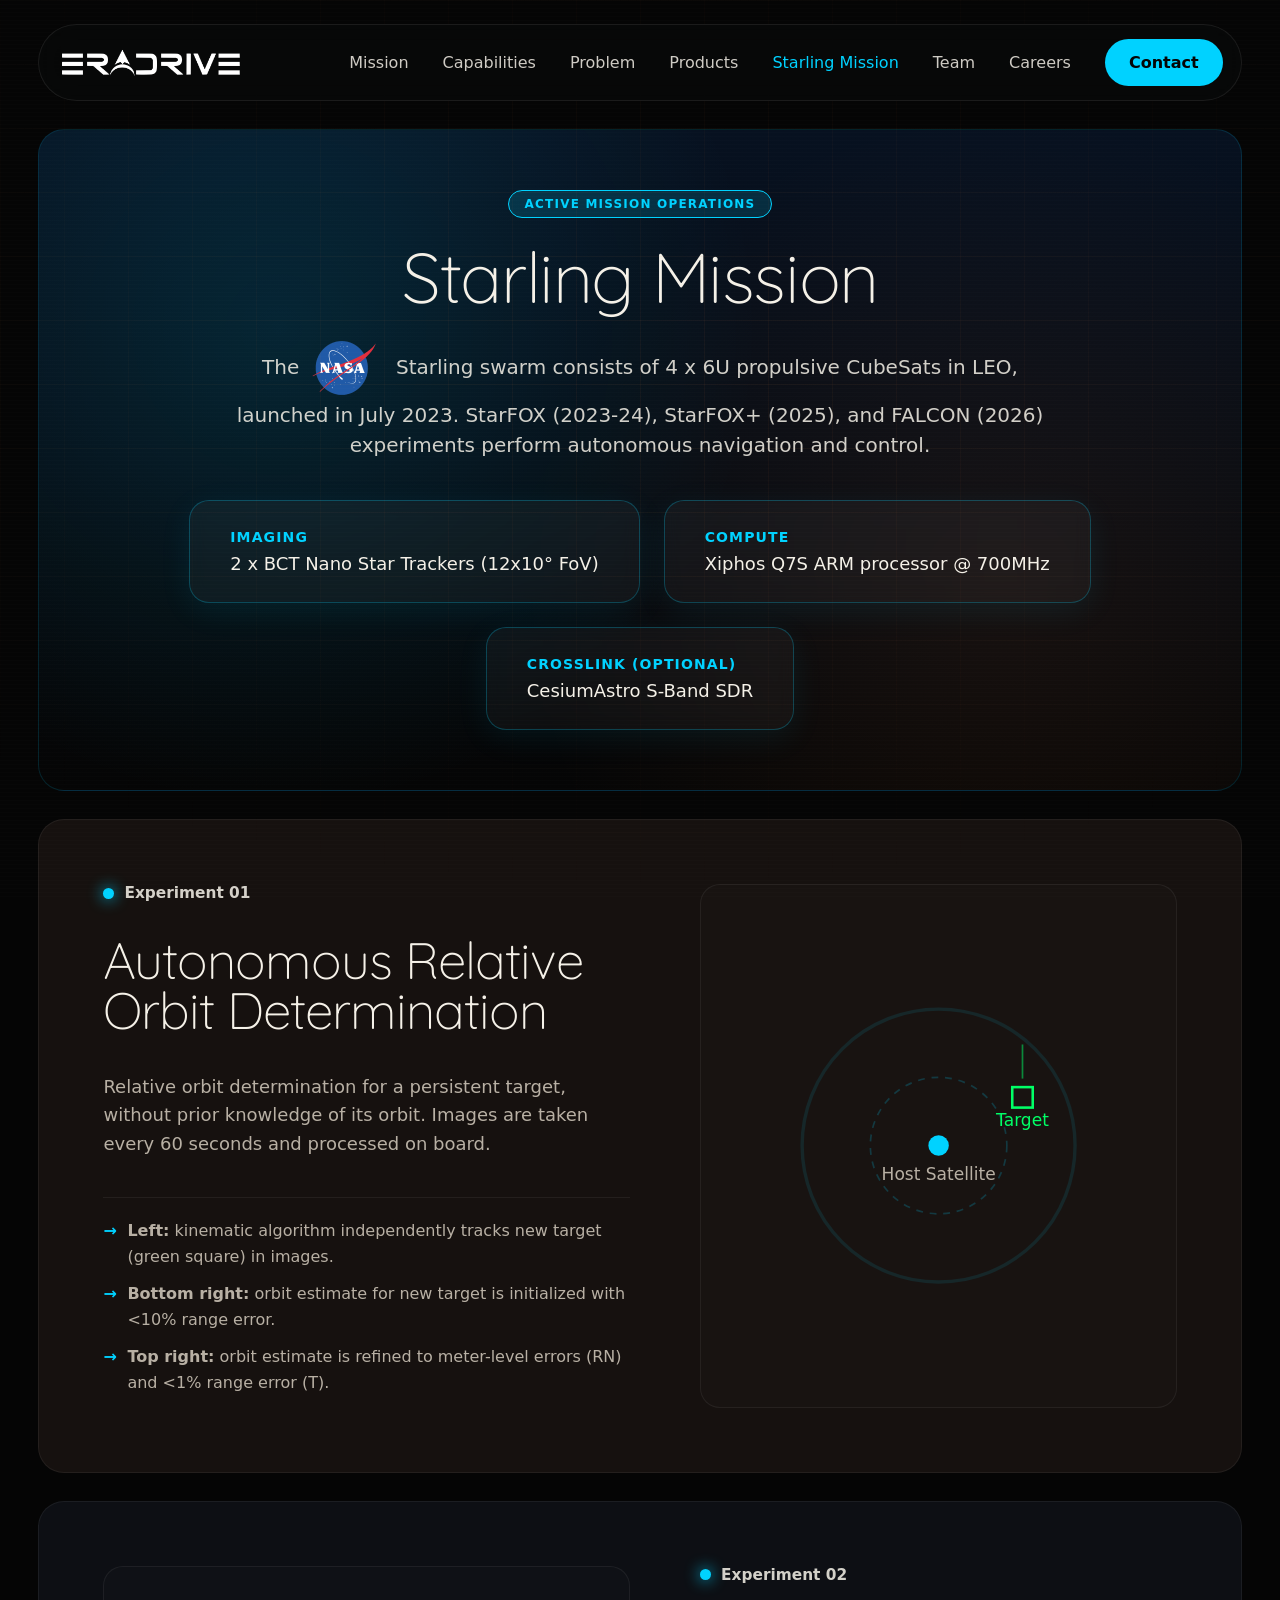
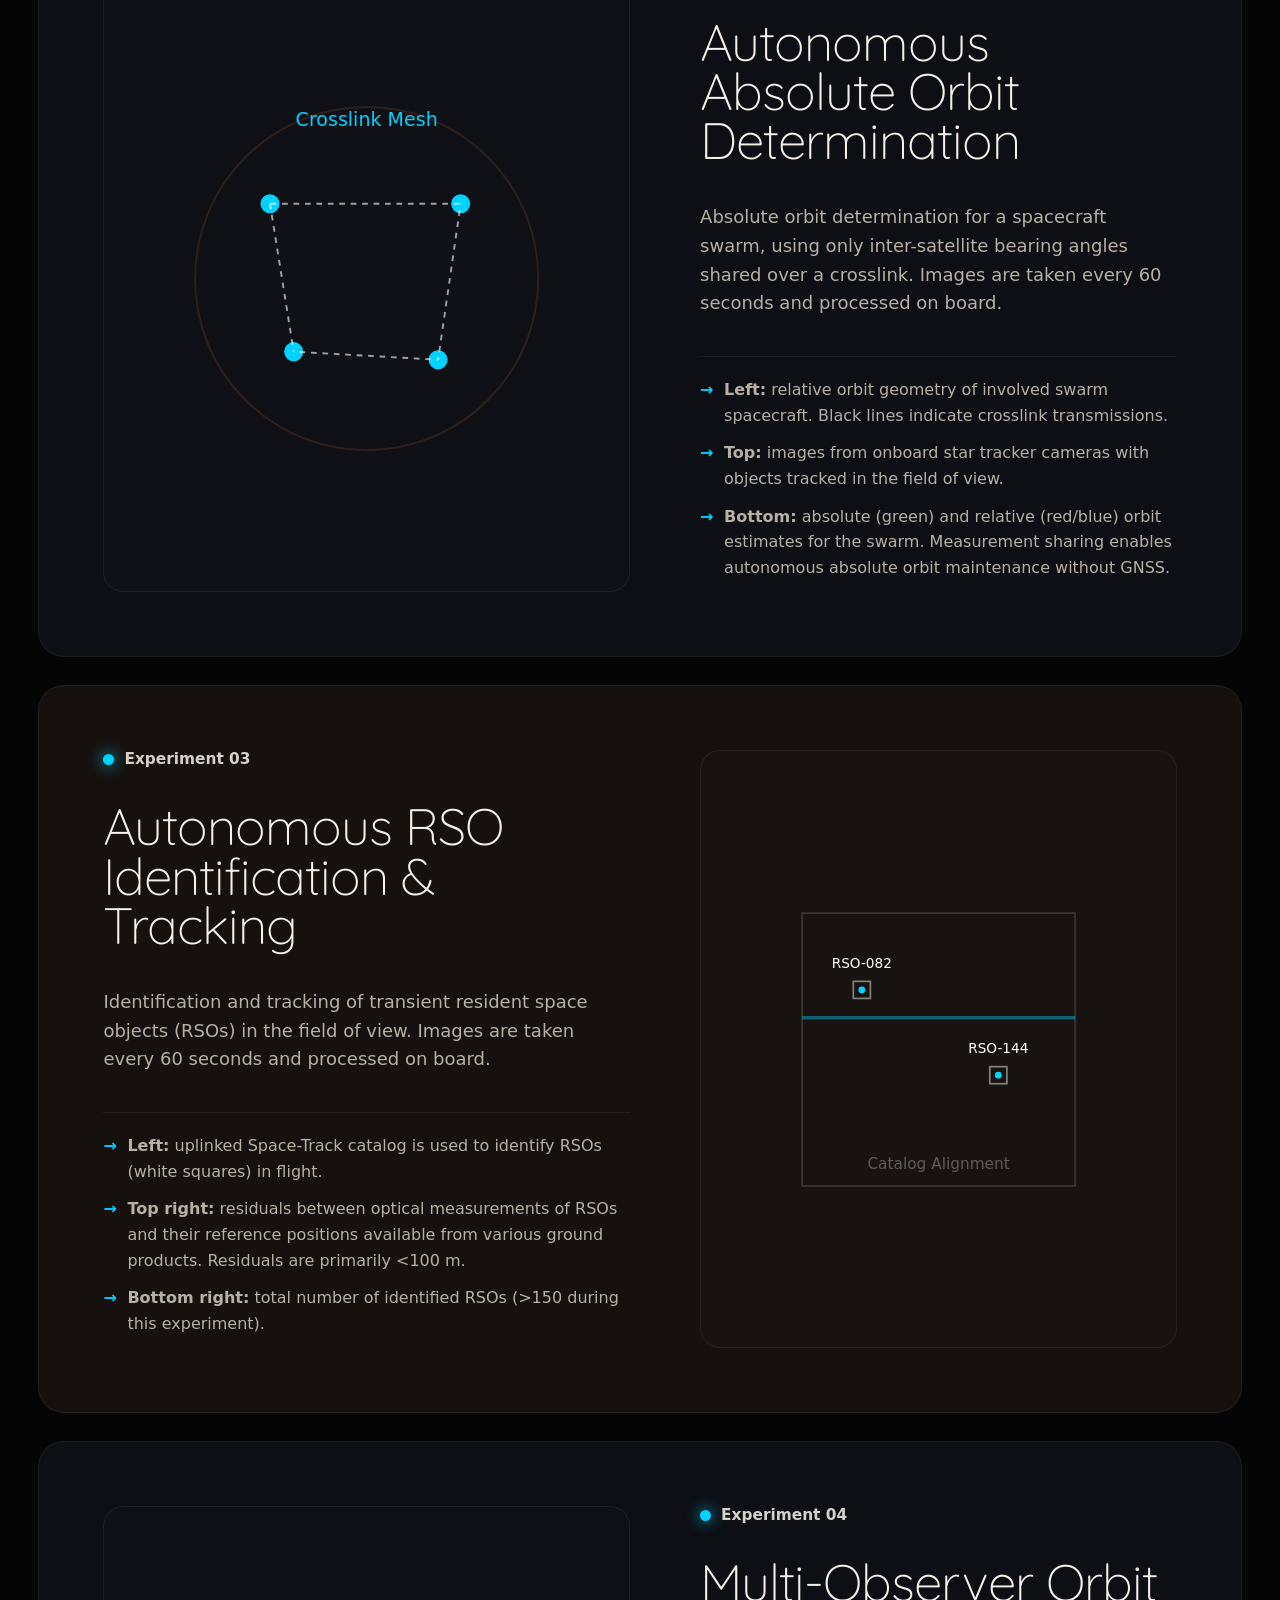
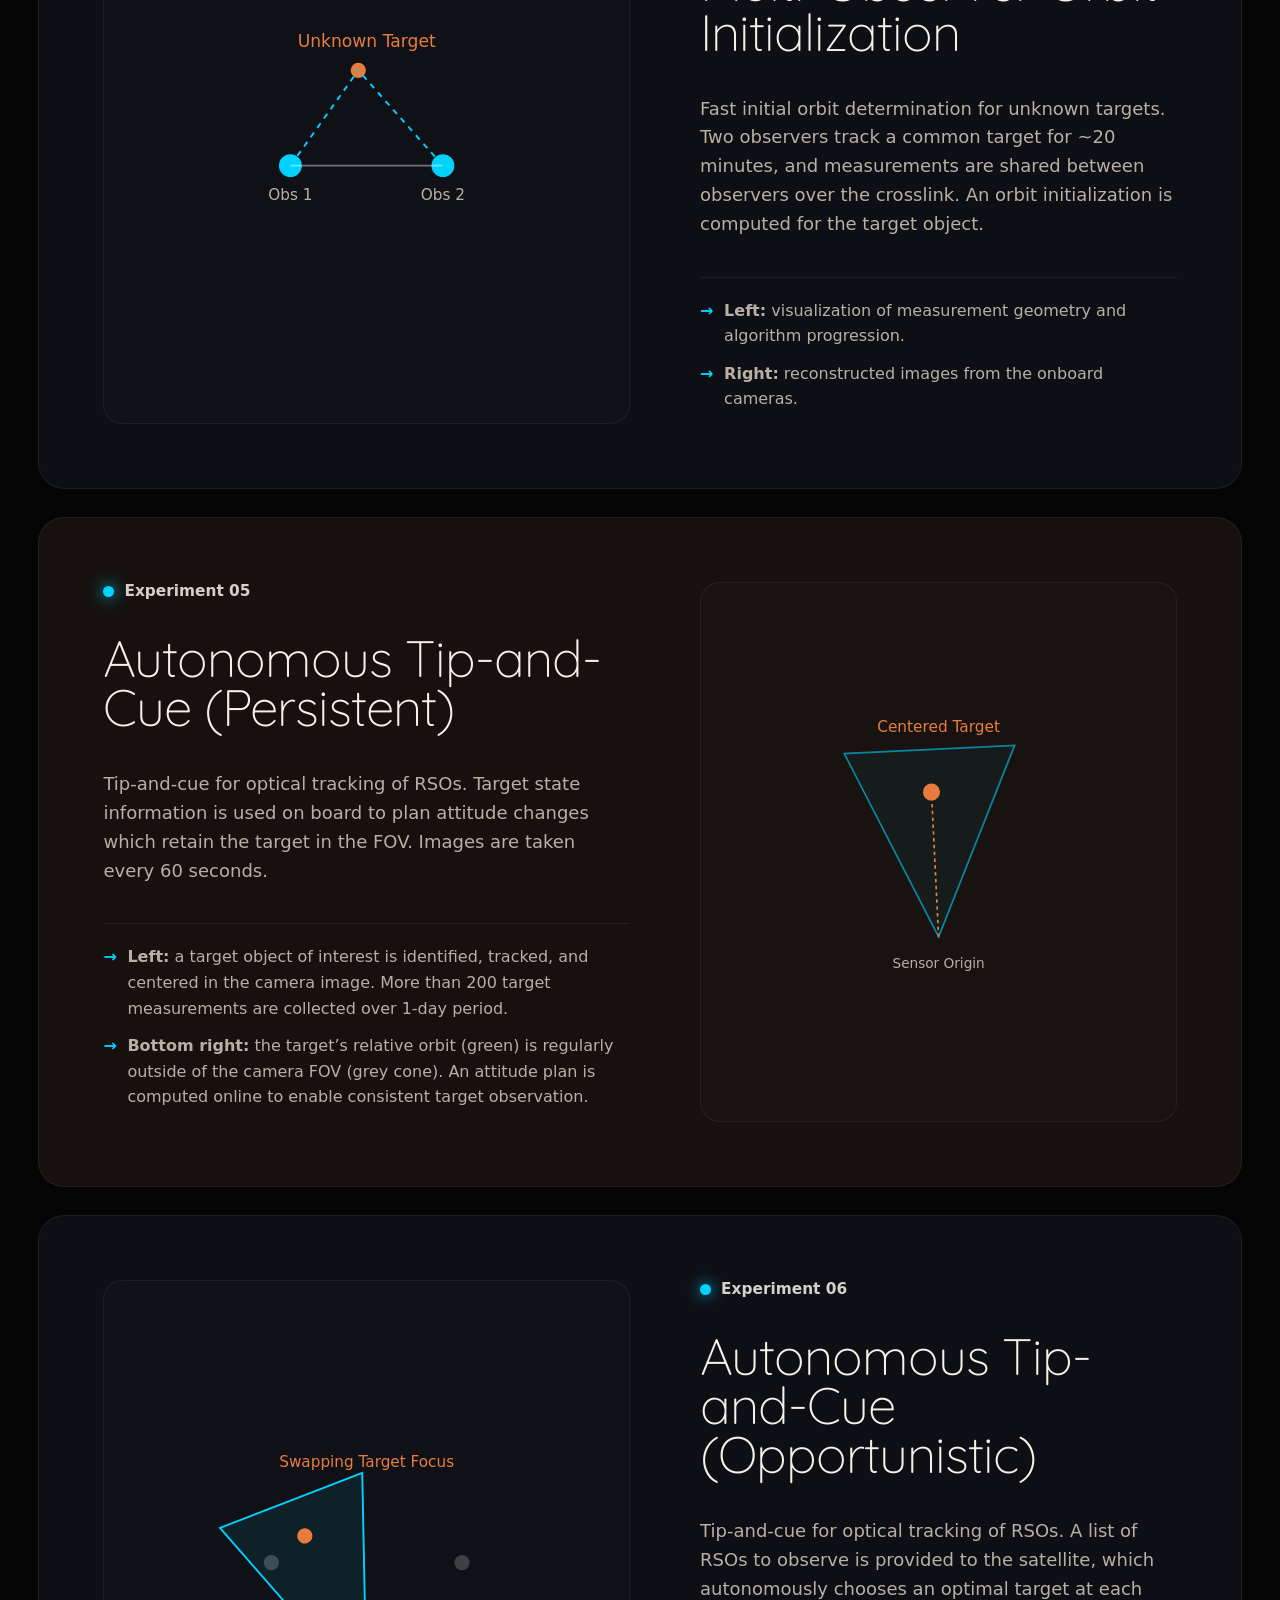
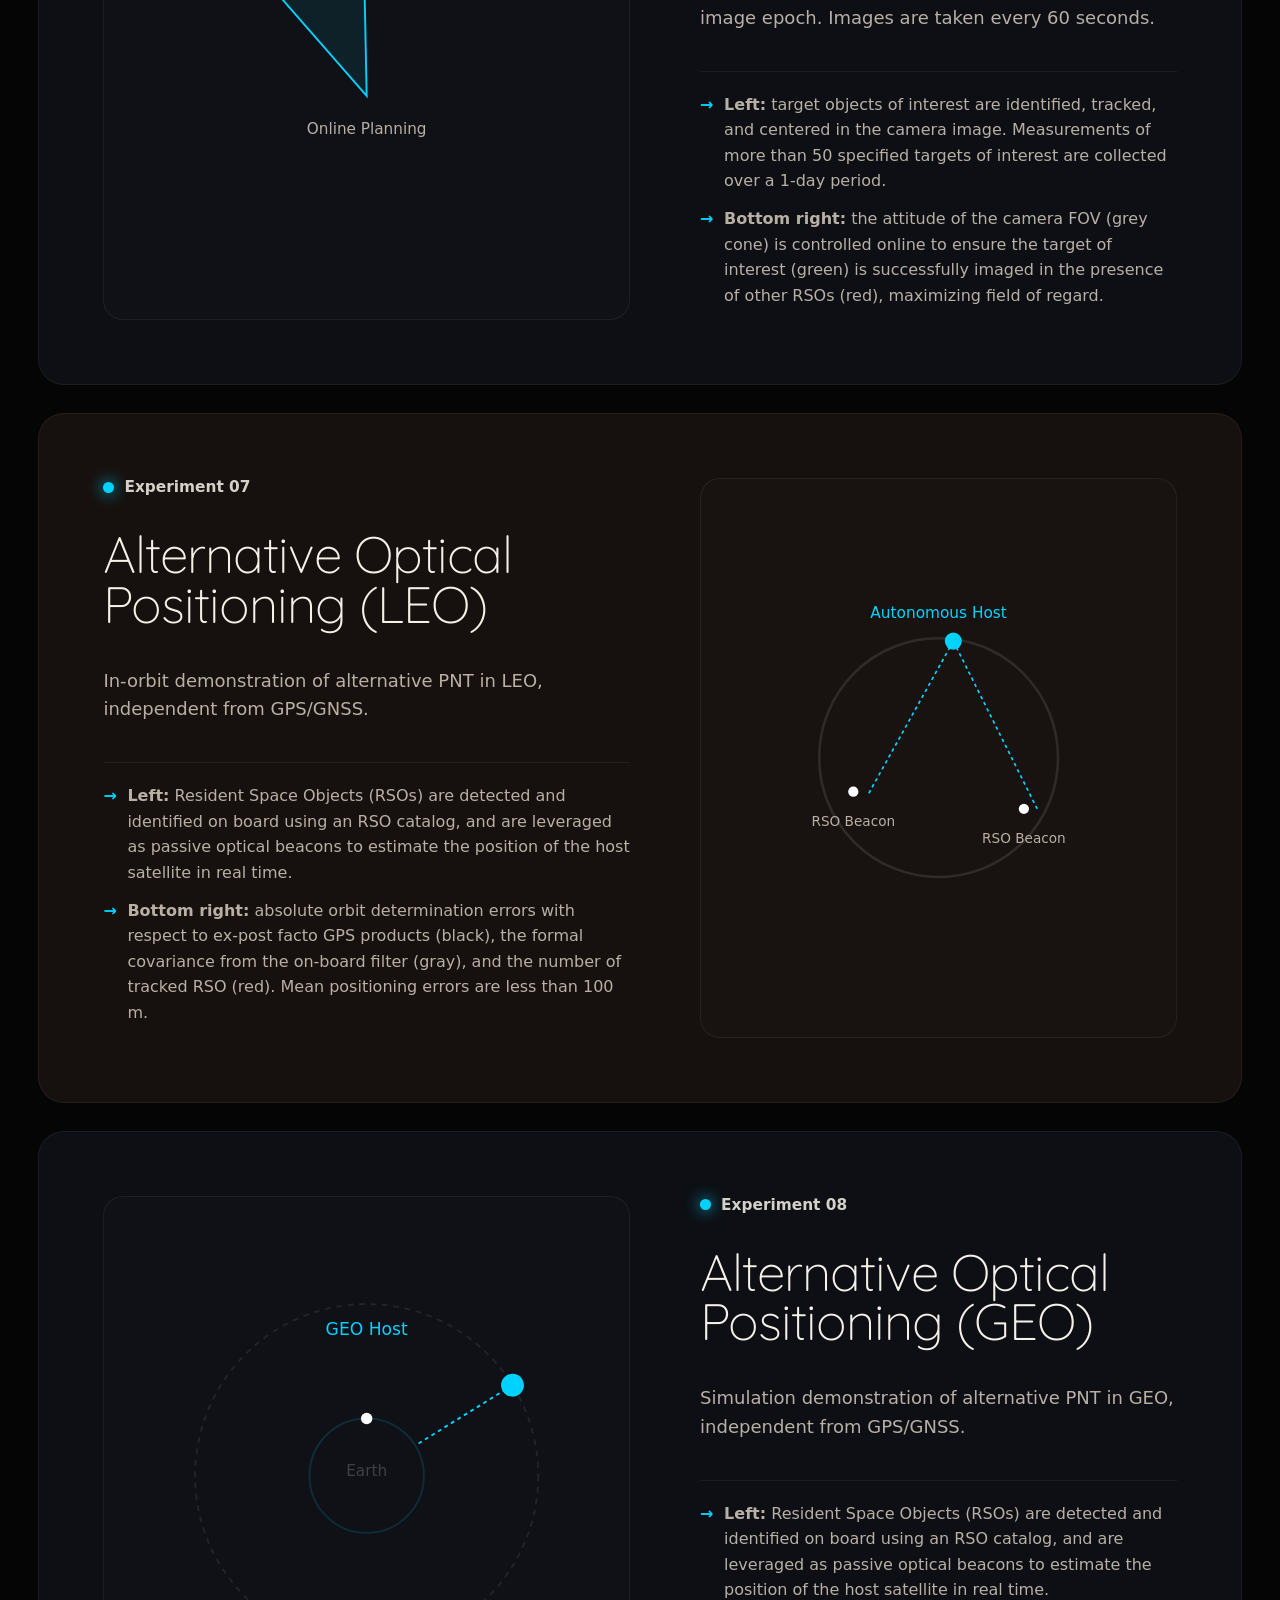
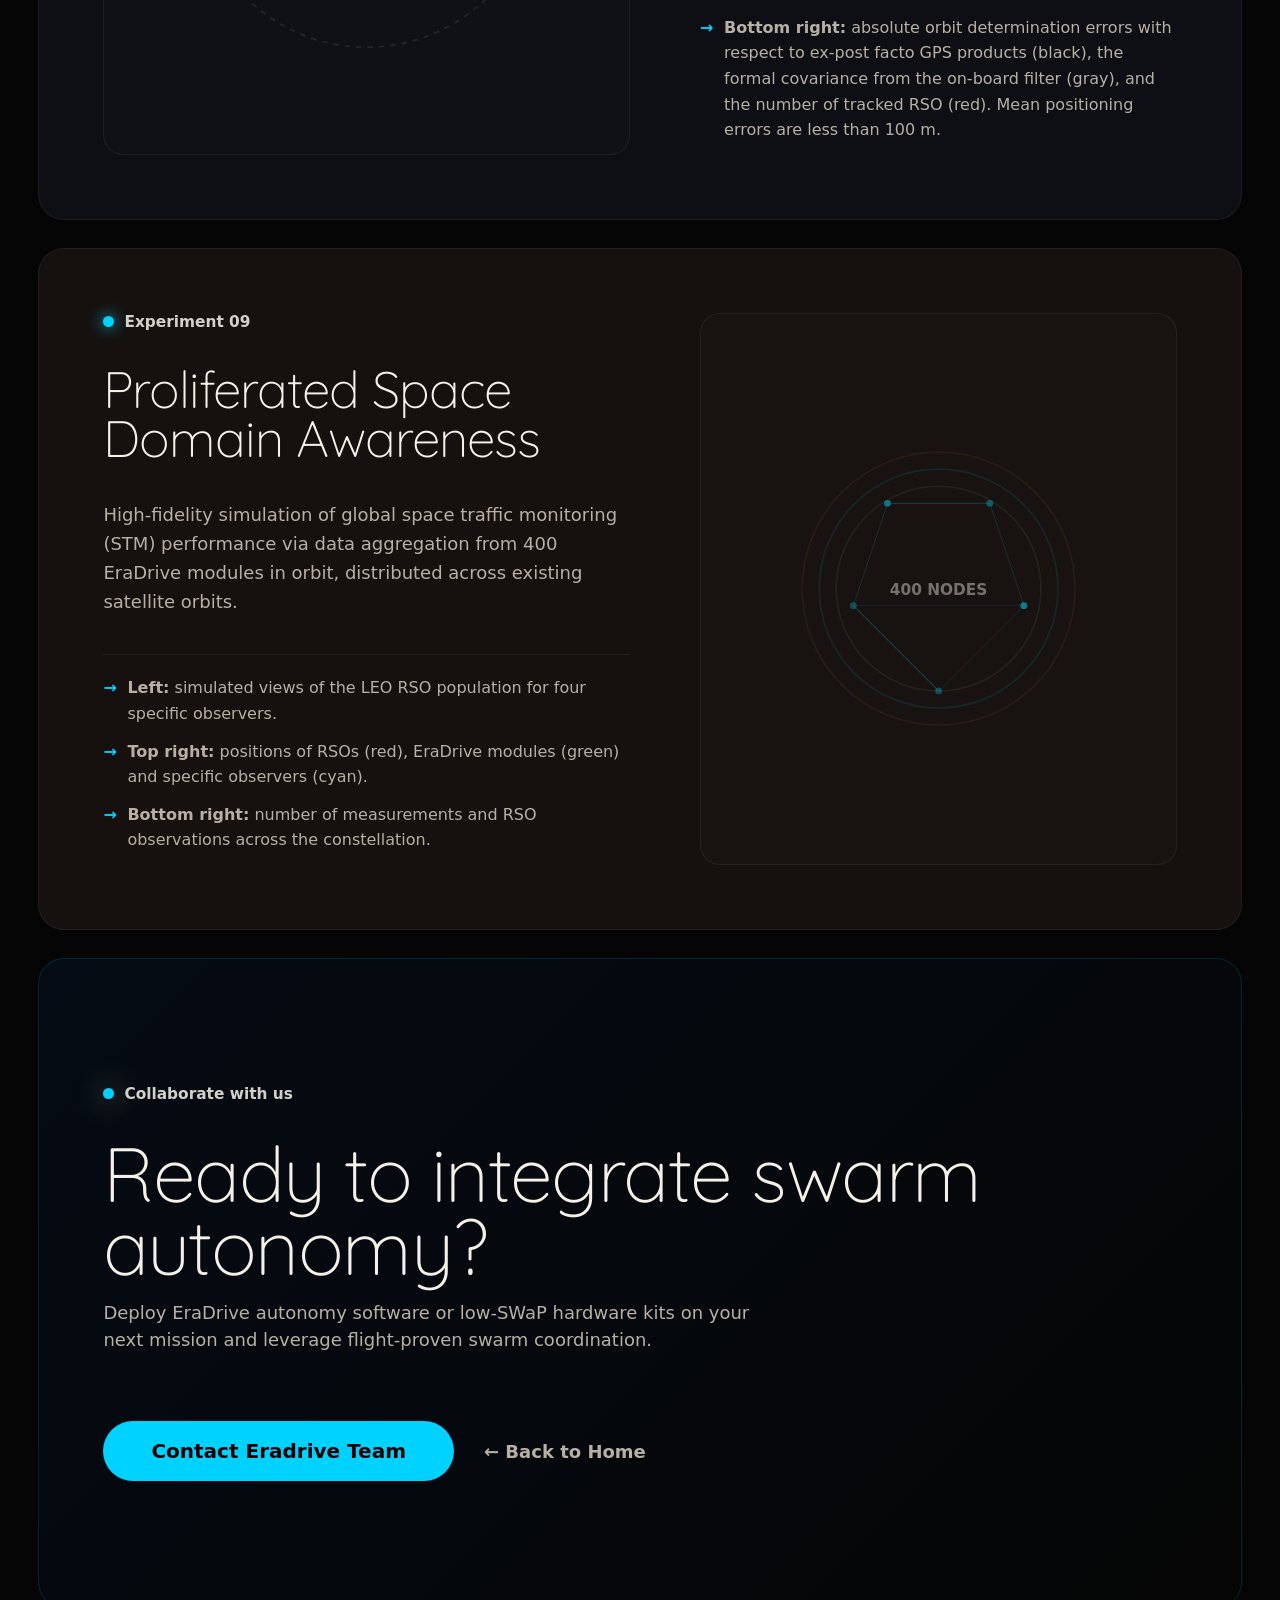
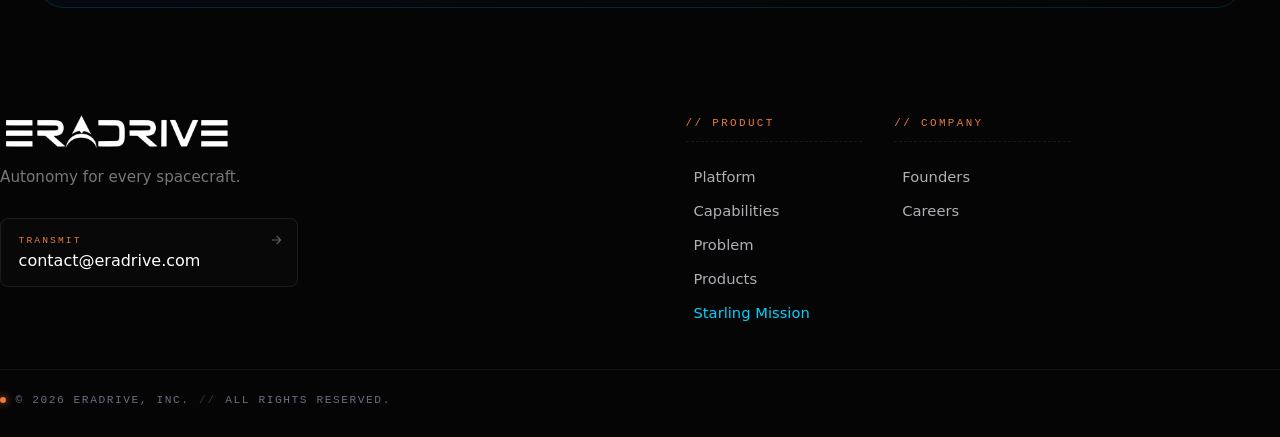
==== html/starling_mission.html @ fcd1969d "feat: Add Starling Mission section and page with animated SVGs and NASA logo" ====
<!doctype html>
<html lang="it">
<head>
  <meta charset="utf-8" />
  <meta name="viewport" content="width=device-width, initial-scale=1" />
  <title>Starling Mission — EraDrive</title>
  <link rel="stylesheet" href="../style.css" />
  <style>
    :root {
      --starling-cyan: #00d2ff;
      --starling-glow: rgba(0, 210, 255, 0.15);
      --accent-orange: #e87c3e;
      --card-bg: rgba(255, 255, 255, 0.02);
      --card-border: rgba(255, 255, 255, 0.05);
    }
    
    .starling-hero {
      min-height: 500px;
      position: relative;
      display: grid;
      place-items: center;
      isolation: isolate;
      background: linear-gradient(180deg, #071120 0%, #050505 100%);
      border-radius: 26px;
      overflow: hidden;
      border: 1px solid rgba(0, 210, 255, 0.15);
      margin-top: 28px;
    }
    
    .starling-hero::before {
      content: '';
      position: absolute;
      inset: 0;
      background-image: 
        radial-gradient(circle at 20% 30%, rgba(0, 210, 255, 0.12) 0%, transparent 45%),
        radial-gradient(circle at 80% 70%, rgba(232, 124, 62, 0.08) 0%, transparent 45%);
      pointer-events: none;
      z-index: 1;
    }

    .badge-starling {
      background: var(--starling-glow);
      color: var(--starling-cyan);
      border: 1px solid var(--starling-cyan);
      padding: 6px 16px;
      border-radius: 999px;
      font-size: 12px;
      font-weight: 600;
      letter-spacing: 0.1em;
      text-transform: uppercase;
      display: inline-block;
      margin-bottom: 24px;
    }

    .hardware-spec-list {
      display: flex;
      flex-wrap: wrap;
      gap: 24px;
      margin-top: 40px;
      justify-content: center;
    }

    .hw-badge {
      background: rgba(255, 255, 255, 0.04);
      border: 1px solid rgba(0, 210, 255, 0.25);
      padding: 28px 40px;
      border-radius: 20px;
      font-size: 18px;
      text-align: left;
      font-family: var(--sans);
      min-width: 280px;
      box-shadow: 0 8px 32px rgba(0, 210, 255, 0.08);
      backdrop-filter: blur(8px);
      transition: all 0.3s ease;
    }

    .hw-badge:hover {
      border-color: var(--starling-cyan);
      background: rgba(255, 255, 255, 0.06);
      transform: translateY(-2px);
      box-shadow: 0 12px 40px rgba(0, 210, 255, 0.15);
    }

    .hw-badge strong {
      color: var(--starling-cyan);
      display: block;
      margin-bottom: 8px;
      font-size: 14px;
      letter-spacing: 0.08em;
      text-transform: uppercase;
    }

    .exp-bullets {
      border-top: 1px solid rgba(255, 255, 255, 0.06);
      padding-top: 20px;
      margin-top: 20px;
    }

    .exp-bullet {
      font-size: 16px;
      line-height: 1.6;
      color: var(--muted);
      margin-bottom: 12px;
      position: relative;
      padding-left: 24px;
    }

    .exp-bullet::before {
      content: '→';
      position: absolute;
      left: 0;
      color: var(--starling-cyan);
      font-weight: bold;
    }

    .exp-visual-box {
      border-radius: 20px;
      border: 1px solid rgba(255, 255, 255, 0.06);
      background: rgba(255, 255, 255, 0.01);
      display: flex;
      align-items: center;
      justify-content: center;
      min-height: 280px;
      padding: 24px;
      position: relative;
      overflow: hidden;
    }
    
    /* Scroll Reveal & Page load transitions */
    .reveal {
      opacity: 0;
      transform: translateY(20px);
      transition: opacity 0.8s cubic-bezier(0.16, 1, 0.3, 1), transform 0.8s cubic-bezier(0.16, 1, 0.3, 1);
    }
    .reveal.active {
      opacity: 1;
      transform: translateY(0);
    }
  </style>
</head>
<body>
  <header class="site-header">
    <a class="brand" href="../index.html">
      <img src="../data/logo.png" alt="EraDrive Logo" style="height: 32px; width: auto; display: block;">
    </a>
    <button class="menu-toggle" aria-label="Toggle Menu">
      <span></span>
      <span></span>
      <span></span>
    </button>
    <nav class="nav" aria-label="Main Navigation">
      <a href="../index.html#intro">Mission</a>
      <a href="../index.html#sistema">Capabilities</a>
      <a href="../index.html#lavorazioni">Problem</a>
      <a href="../index.html#products">Products</a>
      <a href="#" class="active" style="color: var(--starling-cyan);">Starling Mission</a>
      <a href="../index.html#team">Team</a>
      <a href="../index.html#careers">Careers</a>
      <a href="../index.html#contatti" class="nav-cta" style="background: var(--starling-cyan);">Contact</a>
    </nav>
  </header>

  <main>
    <!-- HERO -->
    <section class="starling-hero">
      <div class="hero-content" style="position: relative; z-index: 2; max-width: 1000px; padding: 60px 24px;">
        <span class="badge-starling">Active Mission Operations</span>
        <h1 style="color: var(--text); font-family: 'Quicksand', sans-serif;">Starling Mission</h1>
        <p class="hero-text" style="color: rgba(245,241,232,0.85); font-size: 20px; max-width: 820px; margin: 24px auto 0; line-height: 1.5;">
          The <img src="../data/nasa.png" alt="NASA" style="height: 64px; vertical-align: middle; margin: 0 14px 0 6px; display: inline-block;"> Starling swarm consists of 4 x 6U propulsive CubeSats in LEO, launched in July 2023. StarFOX (2023-24), StarFOX+ (2025), and FALCON (2026) experiments perform autonomous navigation and control.
        </p>
        
        <div class="hardware-spec-list">
          <div class="hw-badge">
            <strong>Imaging</strong>
            2 x BCT Nano Star Trackers (12x10° FoV)
          </div>
          <div class="hw-badge">
            <strong>Compute</strong>
            Xiphos Q7S ARM processor @ 700MHz
          </div>
          <div class="hw-badge">
            <strong>Crosslink (optional)</strong>
            CesiumAstro S-Band SDR
          </div>
        </div>
      </div>
    </section>

    <!-- SECTION 1: Relative Orbit Determination -->
    <section class="split-card section-card" style="background: var(--panel); margin-top: 28px;">
      <div style="display: flex; flex-direction: column; justify-content: center;">
        <p class="eyebrow"><span style="background: var(--starling-cyan); box-shadow: 0 0 15px var(--starling-cyan);"></span>Experiment 01</p>
        <h2 style="font-size: clamp(32px, 4vw, 54px); margin-bottom: 20px;">Autonomous Relative Orbit Determination</h2>
        <p style="font-size: 18px; color: var(--muted); line-height: 1.6;">
          Relative orbit determination for a persistent target, without prior knowledge of its orbit. Images are taken every 60 seconds and processed on board.
        </p>
        <div class="exp-bullets">
          <div class="exp-bullet"><strong>Left:</strong> kinematic algorithm independently tracks new target (green square) in images.</div>
          <div class="exp-bullet"><strong>Bottom right:</strong> orbit estimate for new target is initialized with &lt;10% range error.</div>
          <div class="exp-bullet"><strong>Top right:</strong> orbit estimate is refined to meter-level errors (RN) and &lt;1% range error (T).</div>
        </div>
      </div>
      <div class="exp-visual-box">
        <svg viewBox="0 0 200 200" style="width: 80%; height: auto;">
          <circle cx="100" cy="100" r="80" fill="none" stroke="rgba(0,210,255,0.1)" stroke-width="2"/>
          <circle cx="100" cy="100" r="40" fill="none" stroke="rgba(0,210,255,0.2)" stroke-dasharray="4,4"/>
          <!-- Target Tracker Graphic (Animated drift) -->
          <g>
            <animateTransform attributeName="transform" type="translate" values="0,0; 12,-8; -6,-14; 0,0" dur="8s" repeatCount="indefinite"/>
            <rect x="135" y="75" width="12" height="12" fill="none" stroke="#00ff66" stroke-width="1.5" />
            <line x1="141" y1="50" x2="141" y2="70" stroke="#00ff66" stroke-width="1" opacity="0.5"/>
            <text x="141" y="98" fill="#00ff66" font-size="10" text-anchor="middle">Target</text>
          </g>
          <circle cx="100" cy="100" r="6" fill="var(--starling-cyan)"/>
          <text x="100" y="120" fill="var(--muted)" font-size="10" text-anchor="middle">Host Satellite</text>
        </svg>
      </div>
    </section>

    <!-- SECTION 2: Absolute Orbit Determination -->
    <section class="split-card section-card" style="background: #0d0f14; margin-top: 28px;">
      <div class="exp-visual-box">
        <svg viewBox="0 0 200 200" style="width: 80%; height: auto;">
          <!-- 4 Swarm Satellites sharing paths (Animated drift and crosslinks) -->
          <g>
            <!-- Satellites -->
            <circle cx="50" cy="60" r="5" fill="var(--starling-cyan)">
              <animate attributeName="cx" values="50;53;47;50" dur="6s" repeatCount="indefinite"/>
              <animate attributeName="cy" values="60;57;63;60" dur="6s" repeatCount="indefinite"/>
            </circle>
            <circle cx="150" cy="60" r="5" fill="var(--starling-cyan)">
              <animate attributeName="cx" values="150;147;153;150" dur="7s" repeatCount="indefinite"/>
              <animate attributeName="cy" values="60;63;57;60" dur="7s" repeatCount="indefinite"/>
            </circle>
            <circle cx="60" cy="140" r="5" fill="var(--starling-cyan)">
              <animate attributeName="cx" values="60;63;57;60" dur="8s" repeatCount="indefinite"/>
              <animate attributeName="cy" values="140;137;143;140" dur="8s" repeatCount="indefinite"/>
            </circle>
            <circle cx="140" cy="140" r="5" fill="var(--starling-cyan)">
              <animate attributeName="cx" values="140;137;143;140" dur="9s" repeatCount="indefinite"/>
              <animate attributeName="cy" values="140;143;137;140" dur="9s" repeatCount="indefinite"/>
            </circle>
            
            <!-- Crosslinks with data flow -->
            <line x1="50" y1="60" x2="150" y2="60" stroke="#fff" stroke-width="1" stroke-dasharray="3,3" opacity="0.6">
              <animate attributeName="x1" values="50;53;47;50" dur="6s" repeatCount="indefinite"/>
              <animate attributeName="y1" values="60;57;63;60" dur="6s" repeatCount="indefinite"/>
              <animate attributeName="x2" values="150;147;153;150" dur="7s" repeatCount="indefinite"/>
              <animate attributeName="y2" values="60;63;57;60" dur="7s" repeatCount="indefinite"/>
              <animate attributeName="stroke-dashoffset" values="0;-20" dur="2s" repeatCount="indefinite"/>
            </line>
            <line x1="50" y1="60" x2="60" y2="140" stroke="#fff" stroke-width="1" stroke-dasharray="3,3" opacity="0.6">
              <animate attributeName="x1" values="50;53;47;50" dur="6s" repeatCount="indefinite"/>
              <animate attributeName="y1" values="60;57;63;60" dur="6s" repeatCount="indefinite"/>
              <animate attributeName="x2" values="60;63;57;60" dur="8s" repeatCount="indefinite"/>
              <animate attributeName="y2" values="140;137;143;140" dur="8s" repeatCount="indefinite"/>
              <animate attributeName="stroke-dashoffset" values="0;-20" dur="2.5s" repeatCount="indefinite"/>
            </line>
            <line x1="150" y1="60" x2="140" y2="140" stroke="#fff" stroke-width="1" stroke-dasharray="3,3" opacity="0.6">
              <animate attributeName="x1" values="150;147;153;150" dur="7s" repeatCount="indefinite"/>
              <animate attributeName="y1" values="60;63;57;60" dur="7s" repeatCount="indefinite"/>
              <animate attributeName="x2" values="140;137;143;140" dur="9s" repeatCount="indefinite"/>
              <animate attributeName="y2" values="140;143;137;140" dur="9s" repeatCount="indefinite"/>
              <animate attributeName="stroke-dashoffset" values="0;-20" dur="2.2s" repeatCount="indefinite"/>
            </line>
            <line x1="60" y1="140" x2="140" y2="140" stroke="#fff" stroke-width="1" stroke-dasharray="3,3" opacity="0.6">
              <animate attributeName="x1" values="60;63;57;60" dur="8s" repeatCount="indefinite"/>
              <animate attributeName="y1" values="140;137;143;140" dur="8s" repeatCount="indefinite"/>
              <animate attributeName="x2" values="140;137;143;140" dur="9s" repeatCount="indefinite"/>
              <animate attributeName="y2" values="140;143;137;140" dur="9s" repeatCount="indefinite"/>
              <animate attributeName="stroke-dashoffset" values="0;-20" dur="2.8s" repeatCount="indefinite"/>
            </line>
            
            <circle cx="100" cy="100" r="90" fill="none" stroke="rgba(232, 124, 62, 0.15)" stroke-width="1"/>
          </g>
          <text x="100" y="20" fill="var(--starling-cyan)" font-size="10" text-anchor="middle">Crosslink Mesh</text>
        </svg>
      </div>
      <div style="display: flex; flex-direction: column; justify-content: center;">
        <p class="eyebrow"><span style="background: var(--starling-cyan); box-shadow: 0 0 15px var(--starling-cyan);"></span>Experiment 02</p>
        <h2 style="font-size: clamp(32px, 4vw, 54px); margin-bottom: 20px;">Autonomous Absolute Orbit Determination</h2>
        <p style="font-size: 18px; color: var(--muted); line-height: 1.6;">
          Absolute orbit determination for a spacecraft swarm, using only inter-satellite bearing angles shared over a crosslink. Images are taken every 60 seconds and processed on board.
        </p>
        <div class="exp-bullets">
          <div class="exp-bullet"><strong>Left:</strong> relative orbit geometry of involved swarm spacecraft. Black lines indicate crosslink transmissions.</div>
          <div class="exp-bullet"><strong>Top:</strong> images from onboard star tracker cameras with objects tracked in the field of view.</div>
          <div class="exp-bullet"><strong>Bottom:</strong> absolute (green) and relative (red/blue) orbit estimates for the swarm. Measurement sharing enables autonomous absolute orbit maintenance without GNSS.</div>
        </div>
      </div>
    </section>

    <!-- SECTION 3: RSO Identification & Tracking -->
    <section class="split-card section-card" style="background: var(--panel); margin-top: 28px;">
      <div style="display: flex; flex-direction: column; justify-content: center;">
        <p class="eyebrow"><span style="background: var(--starling-cyan); box-shadow: 0 0 15px var(--starling-cyan);"></span>Experiment 03</p>
        <h2 style="font-size: clamp(32px, 4vw, 54px); margin-bottom: 20px;">Autonomous RSO Identification & Tracking</h2>
        <p style="font-size: 18px; color: var(--muted); line-height: 1.6;">
          Identification and tracking of transient resident space objects (RSOs) in the field of view. Images are taken every 60 seconds and processed on board.
        </p>
        <div class="exp-bullets">
          <div class="exp-bullet"><strong>Left:</strong> uplinked Space-Track catalog is used to identify RSOs (white squares) in flight.</div>
          <div class="exp-bullet"><strong>Top right:</strong> residuals between optical measurements of RSOs and their reference positions available from various ground products. Residuals are primarily &lt;100 m.</div>
          <div class="exp-bullet"><strong>Bottom right:</strong> total number of identified RSOs (&gt;150 during this experiment).</div>
        </div>
      </div>
      <div class="exp-visual-box">
        <svg viewBox="0 0 200 200" style="width: 80%; height: auto;">
          <!-- Camera Feed representation -->
          <rect x="20" y="20" width="160" height="160" fill="none" stroke="rgba(255,255,255,0.15)" stroke-width="1"/>
          
          <!-- Scanning Sweep line -->
          <line x1="20" y1="20" x2="180" y2="20" stroke="rgba(0, 210, 255, 0.4)" stroke-width="2">
            <animate attributeName="y1" values="20;180;20" dur="4s" repeatCount="indefinite"/>
            <animate attributeName="y2" values="20;180;20" dur="4s" repeatCount="indefinite"/>
          </line>
          
          <!-- RSO highlights (Blinking) -->
          <g>
            <animate attributeName="opacity" values="1;0.3;1" dur="2s" repeatCount="indefinite"/>
            <rect x="50" y="60" width="10" height="10" fill="none" stroke="#fff" stroke-width="1"/>
            <rect x="130" y="110" width="10" height="10" fill="none" stroke="#fff" stroke-width="1"/>
          </g>
          <circle cx="55" cy="65" r="2" fill="var(--starling-cyan)"/>
          <circle cx="135" cy="115" r="2" fill="var(--starling-cyan)"/>
          
          <text x="55" y="52" fill="#fff" font-size="8" text-anchor="middle">RSO-082</text>
          <text x="135" y="102" fill="#fff" font-size="8" text-anchor="middle">RSO-144</text>
          <text x="100" y="170" fill="rgba(255,255,255,0.3)" font-size="9" text-anchor="middle">Catalog Alignment</text>
        </svg>
      </div>
    </section>

    <!-- SECTION 4: Multi-Observer Orbit Initialization -->
    <section class="split-card section-card" style="background: #0d0f14; margin-top: 28px;">
      <div class="exp-visual-box">
        <svg viewBox="0 0 200 200" style="width: 80%; height: auto;">
          <circle cx="60" cy="100" r="6" fill="var(--starling-cyan)"/>
          <circle cx="140" cy="100" r="6" fill="var(--starling-cyan)"/>
          <!-- target drifting -->
          <circle cx="100" cy="50" r="4" fill="var(--accent-orange)">
            <animate attributeName="cx" values="100;105;95;100" dur="5s" repeatCount="indefinite"/>
          </circle>
          
          <!-- Sight lines tracking -->
          <line x1="60" y1="100" x2="100" y2="50" stroke="var(--starling-cyan)" stroke-width="1" stroke-dasharray="3,3">
            <animate attributeName="x2" values="100;105;95;100" dur="5s" repeatCount="indefinite"/>
            <animate attributeName="stroke-dashoffset" values="0;-20" dur="2s" repeatCount="indefinite"/>
          </line>
          <line x1="140" y1="100" x2="100" y2="50" stroke="var(--starling-cyan)" stroke-width="1" stroke-dasharray="3,3">
            <animate attributeName="x2" values="100;105;95;100" dur="5s" repeatCount="indefinite"/>
            <animate attributeName="stroke-dashoffset" values="0;-20" dur="2s" repeatCount="indefinite"/>
          </line>
          <line x1="60" y1="100" x2="140" y2="100" stroke="#fff" stroke-width="1" opacity="0.4">
            <animate attributeName="stroke-dashoffset" values="0;20" stroke-dasharray="2,2" dur="3s" repeatCount="indefinite"/>
          </line>
          
          <text x="100" y="38" fill="var(--accent-orange)" font-size="9" text-anchor="middle">Unknown Target</text>
          <text x="60" y="118" fill="var(--muted)" font-size="8" text-anchor="middle">Obs 1</text>
          <text x="140" y="118" fill="var(--muted)" font-size="8" text-anchor="middle">Obs 2</text>
        </svg>
      </div>
      <div style="display: flex; flex-direction: column; justify-content: center;">
        <p class="eyebrow"><span style="background: var(--starling-cyan); box-shadow: 0 0 15px var(--starling-cyan);"></span>Experiment 04</p>
        <h2 style="font-size: clamp(32px, 4vw, 54px); margin-bottom: 20px;">Multi-Observer Orbit Initialization</h2>
        <p style="font-size: 18px; color: var(--muted); line-height: 1.6;">
          Fast initial orbit determination for unknown targets. Two observers track a common target for ~20 minutes, and measurements are shared between observers over the crosslink. An orbit initialization is computed for the target object.
        </p>
        <div class="exp-bullets">
          <div class="exp-bullet"><strong>Left:</strong> visualization of measurement geometry and algorithm progression.</div>
          <div class="exp-bullet"><strong>Right:</strong> reconstructed images from the onboard cameras.</div>
        </div>
      </div>
    </section>

    <!-- SECTION 5: Tip-and-Cue (Persistent) -->
    <section class="split-card section-card" style="background: var(--panel); margin-top: 28px;">
      <div style="display: flex; flex-direction: column; justify-content: center;">
        <p class="eyebrow"><span style="background: var(--starling-cyan); box-shadow: 0 0 15px var(--starling-cyan);"></span>Experiment 05</p>
        <h2 style="font-size: clamp(32px, 4vw, 54px); margin-bottom: 20px;">Autonomous Tip-and-Cue (Persistent)</h2>
        <p style="font-size: 18px; color: var(--muted); line-height: 1.6;">
          Tip-and-cue for optical tracking of RSOs. Target state information is used on board to plan attitude changes which retain the target in the FOV. Images are taken every 60 seconds.
        </p>
        <div class="exp-bullets">
          <div class="exp-bullet"><strong>Left:</strong> a target object of interest is identified, tracked, and centered in the camera image. More than 200 target measurements are collected over 1-day period.</div>
          <div class="exp-bullet"><strong>Bottom right:</strong> the target’s relative orbit (green) is regularly outside of the camera FOV (grey cone). An attitude plan is computed online to enable consistent target observation.</div>
        </div>
      </div>
      <div class="exp-visual-box">
        <svg viewBox="0 0 200 200" style="width: 80%; height: auto;">
          <!-- Field of View Cone (Sweeping left and right) -->
          <g>
            <animateTransform attributeName="transform" type="rotate" values="0 100 150; 12 100 150; -12 100 150; 0 100 150" dur="6s" repeatCount="indefinite"/>
            <path d="M 100 150 L 50 40 L 150 40 Z" fill="rgba(0, 210, 255, 0.08)" stroke="var(--starling-cyan)" stroke-width="1" opacity="0.6"/>
            <circle cx="100" cy="65" r="5" fill="var(--accent-orange)"/>
            <line x1="100" y1="150" x2="100" y2="65" stroke="var(--accent-orange)" stroke-width="1" stroke-dasharray="2,2"/>
          </g>
          <text x="100" y="30" fill="var(--accent-orange)" font-size="9" text-anchor="middle">Centered Target</text>
          <text x="100" y="168" fill="var(--muted)" font-size="8" text-anchor="middle">Sensor Origin</text>
        </svg>
      </div>
    </section>

    <!-- SECTION 6: Tip-and-Cue (Opportunistic) -->
    <section class="split-card section-card" style="background: #0d0f14; margin-top: 28px;">
      <div class="exp-visual-box">
        <svg viewBox="0 0 200 200" style="width: 80%; height: auto;">
          <!-- Cone switches targets dynamically -->
          <g>
            <animateTransform attributeName="transform" type="rotate" values="0 100 150; -25 100 150; 25 100 150; 0 100 150" dur="9s" repeatCount="indefinite"/>
            <path d="M 100 150 L 60 40 L 140 40 Z" fill="rgba(0, 210, 255, 0.08)" stroke="var(--starling-cyan)" stroke-width="1"/>
            <circle cx="100" cy="60" r="4" fill="var(--accent-orange)"/>
          </g>
          <circle cx="50" cy="80" r="4" fill="rgba(255,255,255,0.2)"/>
          <circle cx="150" cy="80" r="4" fill="rgba(255,255,255,0.2)"/>
          <text x="100" y="30" fill="var(--accent-orange)" font-size="8" text-anchor="middle">Swapping Target Focus</text>
          <text x="100" y="170" fill="var(--muted)" font-size="8" text-anchor="middle">Online Planning</text>
        </svg>
      </div>
      <div style="display: flex; flex-direction: column; justify-content: center;">
        <p class="eyebrow"><span style="background: var(--starling-cyan); box-shadow: 0 0 15px var(--starling-cyan);"></span>Experiment 06</p>
        <h2 style="font-size: clamp(32px, 4vw, 54px); margin-bottom: 20px;">Autonomous Tip-and-Cue (Opportunistic)</h2>
        <p style="font-size: 18px; color: var(--muted); line-height: 1.6;">
          Tip-and-cue for optical tracking of RSOs. A list of RSOs to observe is provided to the satellite, which autonomously chooses an optimal target at each image epoch. Images are taken every 60 seconds.
        </p>
        <div class="exp-bullets">
          <div class="exp-bullet"><strong>Left:</strong> target objects of interest are identified, tracked, and centered in the camera image. Measurements of more than 50 specified targets of interest are collected over a 1-day period.</div>
          <div class="exp-bullet"><strong>Bottom right:</strong> the attitude of the camera FOV (grey cone) is controlled online to ensure the target of interest (green) is successfully imaged in the presence of other RSOs (red), maximizing field of regard.</div>
        </div>
      </div>
    </section>

    <!-- SECTION 7: Alternative Optical Positioning (LEO) -->
    <section class="split-card section-card" style="background: var(--panel); margin-top: 28px;">
      <div style="display: flex; flex-direction: column; justify-content: center;">
        <p class="eyebrow"><span style="background: var(--starling-cyan); box-shadow: 0 0 15px var(--starling-cyan);"></span>Experiment 07</p>
        <h2 style="font-size: clamp(32px, 4vw, 54px); margin-bottom: 20px;">Alternative Optical Positioning (LEO)</h2>
        <p style="font-size: 18px; color: var(--muted); line-height: 1.6;">
          In-orbit demonstration of alternative PNT in LEO, independent from GPS/GNSS.
        </p>
        <div class="exp-bullets">
          <div class="exp-bullet"><strong>Left:</strong> Resident Space Objects (RSOs) are detected and identified on board using an RSO catalog, and are leveraged as passive optical beacons to estimate the position of the host satellite in real time.</div>
          <div class="exp-bullet"><strong>Bottom right:</strong> absolute orbit determination errors with respect to ex-post facto GPS products (black), the formal covariance from the on-board filter (gray), and the number of tracked RSO (red). Mean positioning errors are less than 100 m.</div>
        </div>
      </div>
      <div class="exp-visual-box">
        <svg viewBox="0 0 200 200" style="width: 80%; height: auto;">
          <circle cx="100" cy="100" r="70" fill="none" stroke="rgba(255,255,255,0.1)" stroke-width="1.5"/>
          <!-- Satellite in orbit using stars/RSOs as beacons (Drifting host) -->
          <g>
            <animateTransform attributeName="transform" type="translate" values="0,0; 15,3; -15,-3; 0,0" dur="8s" repeatCount="indefinite"/>
            <circle cx="100" cy="30" r="5" fill="var(--starling-cyan)"/>
            <line x1="100" y1="30" x2="50" y2="120" stroke="var(--starling-cyan)" stroke-width="1" stroke-dasharray="2,2"/>
            <line x1="100" y1="30" x2="150" y2="130" stroke="var(--starling-cyan)" stroke-width="1" stroke-dasharray="2,2"/>
          </g>
          <circle cx="50" cy="120" r="3" fill="#fff"/>
          <circle cx="150" cy="130" r="3" fill="#fff"/>
          <text x="50" y="140" fill="var(--muted)" font-size="8" text-anchor="middle">RSO Beacon</text>
          <text x="150" y="150" fill="var(--muted)" font-size="8" text-anchor="middle">RSO Beacon</text>
          <text x="100" y="18" fill="var(--starling-cyan)" font-size="9" text-anchor="middle">Autonomous Host</text>
        </svg>
      </div>
    </section>

    <!-- SECTION 8: Alternative Optical Positioning (GEO) -->
    <section class="split-card section-card" style="background: #0d0f14; margin-top: 28px;">
      <div class="exp-visual-box">
        <svg viewBox="0 0 200 200" style="width: 80%; height: auto;">
          <circle cx="100" cy="100" r="90" fill="none" stroke="rgba(255,255,255,0.08)" stroke-dasharray="3,3"/>
          <circle cx="100" cy="100" r="30" fill="none" stroke="rgba(0, 210, 255, 0.15)"/>
          
          <!-- GEO Position rotating around the Earth -->
          <g>
            <animateTransform attributeName="transform" type="rotate" from="0 100 100" to="360 100 100" dur="20s" repeatCount="indefinite"/>
            <circle cx="100" cy="10" r="6" fill="var(--starling-cyan)"/>
            <line x1="100" y1="10" x2="100" y2="70" stroke="var(--starling-cyan)" stroke-width="1" stroke-dasharray="2,2"/>
          </g>
          <circle cx="100" cy="70" r="3" fill="#fff"/>
          <text x="100" y="100" fill="rgba(255,255,255,0.2)" font-size="8" text-anchor="middle">Earth</text>
          <text x="100" y="26" fill="var(--starling-cyan)" font-size="9" text-anchor="middle">GEO Host</text>
        </svg>
      </div>
      <div style="display: flex; flex-direction: column; justify-content: center;">
        <p class="eyebrow"><span style="background: var(--starling-cyan); box-shadow: 0 0 15px var(--starling-cyan);"></span>Experiment 08</p>
        <h2 style="font-size: clamp(32px, 4vw, 54px); margin-bottom: 20px;">Alternative Optical Positioning (GEO)</h2>
        <p style="font-size: 18px; color: var(--muted); line-height: 1.6;">
          Simulation demonstration of alternative PNT in GEO, independent from GPS/GNSS.
        </p>
        <div class="exp-bullets">
          <div class="exp-bullet"><strong>Left:</strong> Resident Space Objects (RSOs) are detected and identified on board using an RSO catalog, and are leveraged as passive optical beacons to estimate the position of the host satellite in real time.</div>
          <div class="exp-bullet"><strong>Bottom right:</strong> absolute orbit determination errors with respect to ex-post facto GPS products (black), the formal covariance from the on-board filter (gray), and the number of tracked RSO (red). Mean positioning errors are less than 100 m.</div>
        </div>
      </div>
    </section>

    <!-- SECTION 9: Proliferated Space Domain Awareness -->
    <section class="split-card section-card" style="background: var(--panel); margin-top: 28px;">
      <div style="display: flex; flex-direction: column; justify-content: center;">
        <p class="eyebrow"><span style="background: var(--starling-cyan); box-shadow: 0 0 15px var(--starling-cyan);"></span>Experiment 09</p>
        <h2 style="font-size: clamp(32px, 4vw, 54px); margin-bottom: 20px;">Proliferated Space Domain Awareness</h2>
        <p style="font-size: 18px; color: var(--muted); line-height: 1.6;">
          High-fidelity simulation of global space traffic monitoring (STM) performance via data aggregation from 400 EraDrive modules in orbit, distributed across existing satellite orbits.
        </p>
        <div class="exp-bullets">
          <div class="exp-bullet"><strong>Left:</strong> simulated views of the LEO RSO population for four specific observers.</div>
          <div class="exp-bullet"><strong>Top right:</strong> positions of RSOs (red), EraDrive modules (green) and specific observers (cyan).</div>
          <div class="exp-bullet"><strong>Bottom right:</strong> number of measurements and RSO observations across the constellation.</div>
        </div>
      </div>
      <div class="exp-visual-box">
        <svg viewBox="0 0 200 200" style="width: 80%; height: auto;">
          <circle cx="100" cy="100" r="60" fill="none" stroke="rgba(255,255,255,0.06)"/>
          <circle cx="100" cy="100" r="70" fill="none" stroke="rgba(0, 210, 255, 0.1)"/>
          <circle cx="100" cy="100" r="80" fill="none" stroke="rgba(232, 124, 62, 0.08)"/>
          
          <!-- Flashing Network mesh -->
          <g opacity="0.6">
            <circle cx="70" cy="50" r="2" fill="var(--starling-cyan)">
              <animate attributeName="opacity" values="0.3;1;0.3" dur="2s" repeatCount="indefinite"/>
            </circle>
            <circle cx="130" cy="50" r="2" fill="var(--starling-cyan)">
              <animate attributeName="opacity" values="1;0.3;1" dur="2.5s" repeatCount="indefinite"/>
            </circle>
            <circle cx="50" cy="110" r="2" fill="var(--starling-cyan)">
              <animate attributeName="opacity" values="0.4;1;0.4" dur="3s" repeatCount="indefinite"/>
            </circle>
            <circle cx="150" cy="110" r="2" fill="var(--starling-cyan)">
              <animate attributeName="opacity" values="1;0.4;1" dur="3.5s" repeatCount="indefinite"/>
            </circle>
            <circle cx="100" cy="160" r="2" fill="var(--starling-cyan)">
              <animate attributeName="opacity" values="0.2;1;0.2" dur="4s" repeatCount="indefinite"/>
            </circle>
            
            <!-- Dynamic pulsing connection paths -->
            <line x1="70" y1="50" x2="130" y2="50" stroke="var(--starling-cyan)" stroke-width="0.5" opacity="0.3">
              <animate attributeName="opacity" values="0.1;0.6;0.1" dur="2s" repeatCount="indefinite"/>
            </line>
            <line x1="50" y1="110" x2="150" y2="110" stroke="var(--starling-cyan)" stroke-width="0.5" opacity="0.3">
              <animate attributeName="opacity" values="0.1;0.6;0.1" dur="3s" repeatCount="indefinite"/>
            </line>
            <line x1="70" y1="50" x2="50" y2="110" stroke="var(--starling-cyan)" stroke-width="0.5" opacity="0.3">
              <animate attributeName="opacity" values="0.6;0.1;0.6" dur="2.5s" repeatCount="indefinite"/>
            </line>
            <line x1="130" y1="50" x2="150" y2="110" stroke="var(--starling-cyan)" stroke-width="0.5" opacity="0.3">
              <animate attributeName="opacity" values="0.1;0.7;0.1" dur="2.8s" repeatCount="indefinite"/>
            </line>
            <line x1="50" y1="110" x2="100" y2="160" stroke="var(--starling-cyan)" stroke-width="0.5" opacity="0.3">
              <animate attributeName="opacity" values="0.7;0.1;0.7" dur="3.2s" repeatCount="indefinite"/>
            </line>
            <line x1="150" y1="110" x2="100" y2="160" stroke="var(--starling-cyan)" stroke-width="0.5" opacity="0.3">
              <animate attributeName="opacity" values="0.1;0.7;0.1" dur="3.6s" repeatCount="indefinite"/>
            </line>
          </g>
          <text x="100" y="104" fill="rgba(255,255,255,0.4)" font-size="9" text-anchor="middle" font-weight="bold">400 NODES</text>
        </svg>
      </div>
    </section>

    <!-- CALL TO ACTION -->
    <section class="minimal-section section-card" style="margin-top: 28px; background: linear-gradient(135deg, #050b14 0%, #050505 100%); border: 1px solid rgba(0, 210, 255, 0.15);">
      <p class="eyebrow"><span style="background: var(--starling-cyan);"></span>Collaborate with us</p>
      <h2>Ready to integrate swarm autonomy?</h2>
      <p style="margin-top: 15px; font-size: 18px; color: var(--muted); max-width: 650px; line-height: 1.5;">
        Deploy EraDrive autonomy software or low-SWaP hardware kits on your next mission and leverage flight-proven swarm coordination.
      </p>
      <div class="cta-actions-wrap" style="margin-top: 50px; display: flex; align-items: center; gap: 30px; flex-wrap: wrap;">
        <a href="https://calendly.com/sumant-eradrive/30min" target="_blank" class="button" style="margin: 0; padding: 18px 48px; border-radius: 999px; background: var(--starling-cyan); color: #000;">Contact Eradrive Team</a>
        <a href="../index.html" style="font-family: var(--sans); font-size: 18px; color: var(--muted); font-weight: 600;">&larr; Back to Home</a>
      </div>
    </section>
  </main>

  <!-- ══ FOOTER ══ -->
  <footer id="footer">
    <div class="footer-bg-grid" aria-hidden="true"></div>
    <div class="footer-scanline" aria-hidden="true"></div>

    <div class="footer-main">
      <div class="footer-mark">
        <div class="footer-logo-wrap" style="margin: 0rem 0 1rem; text-align: left;">
          <img src="../data/logo.png" alt="EraDrive Logo" style="height: 40px; width: auto; display: block;">
        </div>
        <p class="mark-tag">Autonomy for every spacecraft.</p>
        <div class="mark-contact">
          <a href="mailto:contact@eradrive.com" class="contact-card">
            <span class="cc-label">TRANSMIT</span>
            <span class="cc-value">contact@eradrive.com</span>
            <svg width="14" height="14" viewBox="0 0 24 24" fill="none" stroke="currentColor" stroke-width="2"><path d="M5 12h14M13 5l7 7-7 7"/></svg>
          </a>
        </div>
      </div>
      <div class="footer-nav-wrap">
        <nav class="fnav-col" aria-label="Product">
          <h4>// PRODUCT</h4>
          <ul>
            <li><a href="../index.html#intro">Platform</a></li>
            <li><a href="../index.html#sistema">Capabilities</a></li>
            <li><a href="../index.html#lavorazioni">Problem</a></li>
            <li><a href="../index.html#products">Products</a></li>
            <li><a href="#" class="active" style="color: var(--starling-cyan);">Starling Mission</a></li>
          </ul>
        </nav>
        <nav class="fnav-col" aria-label="Company">
          <h4>// COMPANY</h4>
          <ul>
            <li><a href="../index.html#team">Founders</a></li>
            <li><a href="../index.html#careers">Careers</a></li>
          </ul>
        </nav>
      </div>
    </div>
    <div class="footer-bottom">
      <div class="fb-left">
        <span class="fb-logo-dot"></span>
        <span>&copy; 2026 ERADRIVE, INC.</span>
        <span class="fb-sep">//</span>
        <span>All rights reserved.</span>
      </div>
    </div>
  </footer>

  <script src="../main.js"></script>
  <script>
    document.addEventListener('DOMContentLoaded', () => {
      // 1. Structure the reveal classes dynamically
      const heroContent = document.querySelector('.hero-content');
      if (heroContent) {
        // Stagger child elements of hero
        Array.from(heroContent.children).forEach((child, index) => {
          child.classList.add('reveal');
          child.style.transitionDelay = `${index * 0.15}s`;
        });
      }

      const hwBadges = document.querySelectorAll('.hw-badge');
      hwBadges.forEach((badge, index) => {
        badge.classList.add('reveal');
        badge.style.transitionDelay = `${(index + 3) * 0.15}s`;
      });

      const sections = document.querySelectorAll('main > section:not(.starling-hero)');
      sections.forEach((section) => {
        // Stagger elements inside each section
        const leftCol = section.children[0];
        const rightCol = section.children[1];
        if (leftCol) {
          Array.from(leftCol.children).forEach((child, index) => {
            child.classList.add('reveal');
            child.style.transition = 'opacity 0.8s cubic-bezier(0.16, 1, 0.3, 1), transform 0.8s cubic-bezier(0.16, 1, 0.3, 1)';
            child.style.transitionDelay = `${index * 0.1}s`;
          });
        }
        if (rightCol) {
          rightCol.classList.add('reveal');
          rightCol.style.transition = 'opacity 0.8s cubic-bezier(0.16, 1, 0.3, 1), transform 0.8s cubic-bezier(0.16, 1, 0.3, 1)';
          rightCol.style.transitionDelay = '0.2s';
        }
      });

      // 2. Setup Intersection Observer to animate them
      const observer = new IntersectionObserver((entries) => {
        entries.forEach(entry => {
          if (entry.isIntersecting) {
            entry.target.classList.add('active');
            observer.unobserve(entry.target);
          }
        });
      }, {
        threshold: 0.15,
        rootMargin: '0px 0px -50px 0px'
      });

      document.querySelectorAll('.reveal').forEach(el => {
        observer.observe(el);
      });
    });
  </script>
</body>
</html>
---- style.css ----
@import url('https://fonts.googleapis.com/css2?family=Quicksand:wght@300;400;500&display=swap');

:root {
  --black: #050505;
  --charcoal: #0f0d0c;
  --deep: #1a1210;
  --panel: #16110f;
  --panel-soft: #231a17;
  --cream: #f5ece3;
  --muted: #b8b0a4;
  --line: rgba(245,236,227,.12);
  --acid: #e87c3e;
  --text: #f5f1e8;
  --serif: Georgia, 'Times New Roman', serif;
  --sans: Inter, ui-sans-serif, system-ui, -apple-system, BlinkMacSystemFont, 'Segoe UI', sans-serif;
}

* { box-sizing: border-box; }
html { scroll-behavior: smooth; }
body {
  margin: 0;
  background: var(--black);
  color: var(--text);
  font-family: var(--sans);
  -webkit-font-smoothing: antialiased;
}

a { color: inherit; text-decoration: none; }

.site-header {
  position: sticky;
  top: 0;
  z-index: 20;
  display: flex;
  align-items: center;
  justify-content: space-between;
  margin: 24px auto 0;
  width: min(94vw, 1680px);
  padding: 14px 18px;
  border: 1px solid rgba(255,255,255,.08);
  border-radius: 999px;
  background: rgba(8, 10, 10, .78);
  backdrop-filter: blur(18px);
}

.brand {
  display: inline-flex;
  align-items: center;
  gap: 12px;
  font-size: 26px;
  font-weight: 650;
  letter-spacing: -.04em;
}

.brand-mark {
  width: 32px;
  height: 32px;
  display: grid;
  grid-template-columns: repeat(3, 1fr);
  gap: 4px;
}
.brand-mark span {
  width: 5px;
  height: 5px;
  border-radius: 50%;
  background: var(--acid);
  opacity: .95;
}
.brand-mark span:nth-child(odd) { background: var(--cream); opacity: .75; }

.nav { display: flex; align-items: center; gap: 34px; font-size: 16px; color: rgba(245,241,232,.84); }
.nav a:not(.nav-cta):hover { color: var(--acid); }
.nav-cta {
  padding: 14px 24px;
  border-radius: 999px;
  color: var(--black);
  background: var(--acid);
  font-weight: 650;
}

main { width: min(94vw, 1680px); margin: 18px auto 0; }
.section-card, .feature-section, .cards-section, .mission-banner {
  border-radius: 26px;
  overflow: hidden;
  border: 1px solid rgba(255,255,255,.06);
}

.hero {
  min-height: 780px;
  position: relative;
  display: grid;
  place-items: center;
  isolation: isolate;
  background: #111;
}
.hero-bg {
  position: absolute;
  inset: 0;
  background:
    linear-gradient(to bottom, rgba(5,6,6,.08), rgba(5,6,6,.35) 45%, rgba(5,6,6,.8)),
    radial-gradient(circle at 76% 13%, rgba(232,124,62,.55), transparent 10%),
    linear-gradient(135deg, #191412 0%, #382824 48%, #100d0c 100%);
}
.hero-bg::after {
  content: '';
  position: absolute;
  inset: 0;
  background-image:
    radial-gradient(circle at 20% 28%, rgba(255,255,255,.28) 0 1px, transparent 2px),
    radial-gradient(circle at 70% 20%, rgba(232,124,62,.25) 0 1px, transparent 2px),
    radial-gradient(circle at 48% 68%, rgba(255,255,255,.22) 0 1px, transparent 2px);
  background-size: 70px 70px, 120px 120px, 90px 90px;
  opacity: .45;
}
.hero-content {
  position: relative;
  text-align: center;
  max-width: 1120px;
  padding: 110px 24px;
}
.eyebrow {
  display: flex;
  align-items: center;
  gap: 10px;
  margin: 0 0 34px;
  color: rgba(245,241,232,.86);
  font-size: clamp(15px, 1.2vw, 21px);
  font-weight: 560;
}
.hero .eyebrow { justify-content: center; }
.eyebrow span {
  width: 11px;
  height: 11px;
  border-radius: 50%;
  background: var(--acid);
  box-shadow: 0 0 30px rgba(223,255,188,.75);
}
h1, h2, h3 { margin: 0; font-family: 'Quicksand', sans-serif; font-weight: 300; letter-spacing: -.02em; }
h1 { font-size: clamp(54px, 5.5vw, 110px); line-height: 1.0; }
h2 { font-size: clamp(50px, 6vw, 104px); line-height: .96; }
h3 { font-size: clamp(42px, 3.8vw, 72px); line-height: .96; }
.hero-text {
  width: min(820px, 90vw);
  margin: 34px auto 0;
  color: rgba(245,241,232,.82);
  font-size: clamp(20px, 1.7vw, 30px);
  line-height: 1.38;
}
.scroll-dot {
  position: absolute;
  bottom: 28px;
  left: 50%;
  transform: translateX(-50%);
  width: 42px;
  height: 42px;
  display: grid;
  place-items: center;
  border-radius: 50%;
  background: rgba(255,255,255,.10);
  color: var(--acid);
}

.split-card {
  position: relative;
  min-height: 430px;
  margin-top: 28px;
  padding: clamp(36px, 5vw, 78px);
  display: grid;
  grid-template-columns: 1.05fr .95fr;
  gap: 70px;
  background: var(--panel);
}
.text-columns {
  display: grid;
  gap: 44px;
  align-content: center;
  font-size: clamp(22px, 1.7vw, 30px);
  line-height: 1.48;
  color: rgba(245,241,232,.82);
}
.glow {
  position: absolute;
  width: 380px;
  height: 190px;
  border-radius: 50%;
  background: radial-gradient(circle, rgba(232,124,62,.4), transparent 65%);
  filter: blur(24px);
  pointer-events: none;
}
.glow-left { left: -50px; bottom: -80px; }

/* Founders Section */
.founders-section {
  padding: 100px 0;
  border-bottom: 1px solid var(--border-color);
}

.founders-intro {
  margin-bottom: 50px;
  max-width: 800px;
}

.founders-grid {
  display: grid;
  grid-template-columns: repeat(3, 1fr);
  gap: 24px;
}

.founder-card {
  position: relative;
  aspect-ratio: 0.95 / 1.1;
  border-radius: 24px;
  overflow: hidden;
  border: 1px solid var(--border-color);
  display: flex;
  flex-direction: column;
  justify-content: flex-end;
  transition: transform 0.6s cubic-bezier(0.16, 1, 0.3, 1), border-color 0.4s ease, box-shadow 0.6s ease;
  cursor: pointer;
  background-color: var(--charcoal);
}

.founder-img {
  position: absolute;
  inset: -15%;
  background-size: cover;
  background-position: center;
  z-index: 0;
  transition: transform 0.15s ease-out;
  will-change: transform;
}

.founder-card::before {
  content: '';
  position: absolute;
  inset: 0;
  background: linear-gradient(to top, rgba(0, 0, 0, 0.92) 0%, rgba(0, 0, 0, 0.3) 55%, rgba(0, 0, 0, 0) 100%);
  z-index: 1;
  transition: opacity 0.4s ease;
}

.founder-card:hover {
  border-color: var(--border-highlight);
  transform: translateY(-14px);
  box-shadow: 0 20px 40px rgba(232, 124, 62, 0.22);
}

.founder-card-content {
  position: relative;
  z-index: 2;
  padding: 32px;
  display: flex;
  justify-content: space-between;
  align-items: flex-end;
  width: 100%;
}

.founder-meta {
  max-width: 75%;
}

.founder-card h3 {
  font-size: clamp(20px, 1.8vw, 28px);
  color: var(--text);
  margin: 0 0 6px 0;
  letter-spacing: -0.03em;
  font-style: normal;
}

.founder-card p {
  font-family: var(--sans);
  font-size: 15px;
  color: var(--muted);
  margin: 0;
  line-height: 1.4;
}

.founder-plus-btn {
  width: 44px;
  height: 44px;
  border-radius: 50%;
  background-color: var(--text);
  color: var(--black);
  display: grid;
  place-items: center;
  font-size: 24px;
  font-weight: 300;
  transition: var(--transition-smooth);
}

.founder-card:hover .founder-plus-btn {
  background-color: var(--acid);
  color: var(--black);
  transform: rotate(90deg);
}

.feature-section {
  margin-top: 28px;
  padding: clamp(36px, 5vw, 78px);
  display: grid;
  grid-template-columns: .95fr 1fr;
  gap: 90px;
  background: #0a0c0c;
}
.accordion-list { margin-top: 40px; }
.accordion-item {
  border-bottom: 1px solid var(--line);
}
.accordion-trigger {
  width: 100%;
  display: flex;
  justify-content: space-between;
  align-items: center;
  padding: 24px 0;
  border: 0;
  background: transparent;
  color: var(--text);
  font: 500 clamp(18px, 1.4vw, 24px)/1.2 var(--sans);
  text-align: left;
  cursor: pointer;
  outline: none;
  transition: color 0.3s ease;
}
.accordion-trigger:hover {
  color: var(--acid);
}
.accordion-icon {
  width: 36px;
  height: 36px;
  display: grid;
  place-items: center;
  border-radius: 50%;
  background: rgba(245,241,232,.08);
  color: var(--acid);
  font-size: 24px;
  font-weight: 300;
  transition: all 0.3s ease;
}
.accordion-content {
  max-height: 0;
  overflow: hidden;
  transition: max-height 0.4s cubic-bezier(0.16, 1, 0.3, 1), opacity 0.3s ease;
  opacity: 0;
}
.accordion-item.active .accordion-content {
  max-height: 120px;
  opacity: 1;
  padding-bottom: 24px;
}
.accordion-content p {
  color: var(--muted);
  font-size: 16px;
  line-height: 1.5;
  margin: 0;
}
.media-card {
  margin: 0;
  border-radius: 24px;
  overflow: hidden;
  background: #f7f2e8;
  align-self: start;
}
.media-placeholder {
  aspect-ratio: 1.12 / .78;
  display: grid;
  place-items: center;
  background:
    radial-gradient(circle at 28% 35%, rgba(223,255,188,.25), transparent 22%),
    linear-gradient(145deg, #171b1c, #314448 48%, #0c0f0f 100%);
  color: rgba(245,241,232,.74);
  font-family: var(--serif);
  font-size: clamp(50px, 6vw, 98px);
  letter-spacing: -.06em;
}
.media-card figcaption {
  padding: 12px 18px 16px;
  color: #0b2428;
  font-size: 15px;
}

.cards-section {
  margin-top: 28px;
  padding: clamp(36px, 5vw, 78px);
  background: var(--deep);
}
.section-lead {
  max-width: 760px;
  margin: 28px 0 82px;
  font-size: clamp(20px, 1.5vw, 28px);
  line-height: 1.42;
  color: rgba(245,241,232,.78);
}
.cards-grid {
  display: grid;
  grid-template-columns: repeat(3, 1fr);
  gap: 18px;
}
.service-card {
  min-height: 420px;
  position: relative;
  padding: 42px;
  border-radius: 18px;
  background: rgba(245,241,232,.10);
  border: 1px solid rgba(245,241,232,.08);
}
.card-number { color: rgba(245,241,232,.8); font-size: 20px; font-weight: 700; }
.service-card h3 { margin-top: 122px; }
.service-card p { color: rgba(245,241,232,.76); font-size: 18px; line-height: 1.46; max-width: 390px; }

.product-badge {
  position: absolute;
  top: 42px;
  right: 42px;
  font-family: var(--sans);
  font-size: 14px;
  font-weight: 600;
  color: var(--acid);
  letter-spacing: 0.1em;
  text-transform: uppercase;
}

.service-card.offboard-card {
  background: var(--cream);
  border-color: rgba(3, 6, 14, 0.12);
  color: var(--black);
}
.service-card.offboard-card .card-number {
  color: rgba(3, 6, 14, 0.55);
}
.service-card.offboard-card h3 {
  color: var(--black);
}
.service-card.offboard-card p {
  color: rgba(3, 6, 14, 0.7);
}
.service-card.offboard-card .product-badge {
  color: var(--black);
}
.line-icon {
  position: absolute;
  top: 50px;
  right: 42px;
  width: 120px;
  height: 120px;
  opacity: .85;
}
.atom {
  animation: pulseIcon 3s ease-in-out infinite;
}
.atom::before, .rings::before, .nodes::before {
  content: '';
  position: absolute;
  inset: 12px;
  border: 1px solid rgba(245,241,232,.72);
  border-radius: 50%;
}
.atom::after {
  content: '';
  position: absolute;
  inset: 34px;
  border-radius: 50%;
  background: var(--acid);
  box-shadow: 0 0 0 12px rgba(255,255,255,.75) inset;
}
.rings::before { 
  box-shadow: 0 0 0 8px rgba(245,241,232,.18), 0 0 0 18px rgba(245,241,232,.14), 0 0 0 30px rgba(245,241,232,.10);
  animation: cycleRings 4s linear infinite;
}
.rings::after {
  content: '';
  position: absolute;
  inset: 46px;
  border-radius: 50%;
  background: var(--acid);
}
.nodes::after {
  content: '';
  position: absolute;
  width: 18px;
  height: 18px;
  border-radius: 50%;
  background: var(--cream);
  box-shadow: 78px 52px 0 var(--cream), 20px 92px 0 var(--cream);
  animation: moveDots 6s ease-in-out infinite;
}

@keyframes pulseIcon {
  0%, 100% { transform: scale(1); filter: brightness(1); }
  50% { transform: scale(1.08); filter: brightness(1.2); }
}

@keyframes cycleRings {
  0% {
    box-shadow: 0 0 0 8px rgba(245,241,232,.18), 0 0 0 18px rgba(245,241,232,.14), 0 0 0 30px rgba(245,241,232,.10);
  }
  33% {
    box-shadow: 0 0 0 12px rgba(245,241,232,.10), 0 0 0 22px rgba(245,241,232,.18), 0 0 0 34px rgba(245,241,232,.14);
  }
  66% {
    box-shadow: 0 0 0 16px rgba(245,241,232,.14), 0 0 0 26px rgba(245,241,232,.10), 0 0 0 38px rgba(245,241,232,.18);
  }
  100% {
    box-shadow: 0 0 0 8px rgba(245,241,232,.18), 0 0 0 18px rgba(245,241,232,.14), 0 0 0 30px rgba(245,241,232,.10);
  }
}

@keyframes moveDots {
  0%, 100% {
    transform: translate(0, 0);
    box-shadow: 78px 52px 0 var(--cream), 20px 92px 0 var(--cream);
  }
  33% {
    transform: translate(3px, -2px);
    box-shadow: 74px 54px 0 var(--cream), 22px 90px 0 var(--cream);
  }
  66% {
    transform: translate(-2px, 3px);
    box-shadow: 80px 50px 0 var(--cream), 18px 94px 0 var(--cream);
  }
}

.minimal-section {
  min-height: 650px;
  margin-top: 28px;
  position: relative;
  padding: clamp(36px, 5vw, 78px);
  display: flex;
  flex-direction: column;
  justify-content: center;
  background: #0b0b0b;
}
.minimal-section h2 { max-width: 900px; }
.orb {
  position: absolute;
  right: 10%;
  top: 50%;
  transform: translateY(-50%);
  width: 260px;
  height: 260px;
  border-radius: 50%;
  background: radial-gradient(circle, rgba(232,124,62,.22), rgba(232,124,62,.06) 58%, transparent 70%);
  box-shadow: 0 0 90px rgba(232,124,62,.22);
}

.mission-banner {
  min-height: 430px;
  margin-top: 28px;
  position: relative;
  display: grid;
  grid-template-columns: .35fr .65fr;
  gap: 40px;
  padding: clamp(36px, 5vw, 78px);
  background: var(--deep);
}
.mission-copy { position: relative; z-index: 2; }
.mission-copy h2 { font-size: clamp(42px, 4.4vw, 78px); max-width: 980px; }
.button {
  display: inline-flex;
  margin-top: 84px;
  padding: 22px 54px;
  border-radius: 999px;
  background: var(--acid);
  color: #091416;
  font-weight: 650;
  font-size: 20px;
}
.moon-shape {
  position: absolute;
  left: -95px;
  bottom: -140px;
  width: 360px;
  height: 360px;
  border-radius: 50%;
  background: rgba(245,241,232,.08);
  box-shadow: 0 0 120px rgba(245,241,232,.08);
}

.footer {
  width: min(94vw, 1680px);
  margin: 38px auto;
  display: flex;
  justify-content: space-between;
  gap: 24px;
  color: rgba(245,241,232,.64);
}
.footer a { color: var(--acid); }

.careers-grid-new {
  display: grid;
  grid-template-columns: repeat(3, 1fr);
  gap: 24px;
}

/* Mobile Menu Toggle Button */
.menu-toggle {
  display: none;
  flex-direction: column;
  justify-content: space-between;
  width: 26px;
  height: 18px;
  background: transparent;
  border: none;
  cursor: pointer;
  padding: 0;
  z-index: 30;
}
.menu-toggle span {
  width: 100%;
  height: 2px;
  background-color: var(--text);
  transition: all 0.3s ease;
  border-radius: 2px;
}

@media (max-width: 980px) {
  .menu-toggle {
    display: flex;
  }
  
  .nav {
    display: none;
    position: absolute;
    top: 100%;
    left: 0;
    right: 0;
    margin-top: 12px;
    background: rgba(8, 10, 10, 0.94);
    backdrop-filter: blur(20px);
    border: 1px solid rgba(255, 255, 255, 0.08);
    border-radius: 20px;
    padding: 24px;
    flex-direction: column;
    align-items: center;
    gap: 20px;
    z-index: 25;
  }
  
  .nav.active {
    display: flex;
  }

  .nav a:not(.nav-cta) {
    display: block !important;
    font-size: 18px;
    font-weight: 550;
    color: var(--text);
  }
  
  .nav-cta {
    width: 100%;
    text-align: center;
  }
  
  .menu-toggle.active span:nth-child(1) {
    transform: translateY(8px) rotate(45deg);
  }
  .menu-toggle.active span:nth-child(2) {
    opacity: 0;
  }
  .menu-toggle.active span:nth-child(3) {
    transform: translateY(-8px) rotate(-45deg);
  }

  .hero { min-height: 640px; }
  .split-card, .feature-section, .mission-banner { grid-template-columns: 1fr; }
  .cards-grid, .founders-grid, .careers-grid-new { grid-template-columns: 1fr; }
  .service-card h3 { margin-top: 90px; }
  .orb { opacity: .4; right: -60px; }
  .text-columns { font-size: 17px !important; line-height: 1.55 !important; gap: 24px !important; }
}

@media (max-width: 640px) {
  .site-header { margin-top: 12px; width: 94vw; padding: 10px 14px; }
  .brand { font-size: 18px; }
  .brand img { height: 22px !important; }
  .nav-cta { padding: 8px 14px; font-size: 13px; }
  h1 { font-size: clamp(28px, 8vw, 38px) !important; line-height: 1.1 !important; }
  h2 { font-size: 46px; }
  .text-columns { font-size: 14px !important; line-height: 1.5 !important; gap: 14px !important; }
  .hero { min-height: 500px; }
  .hero-content { padding: 60px 16px !important; }
  .hero-logo-wrap { margin-bottom: 1.5rem !important; }
  .hero-logo-wrap img { height: 45px !important; width: auto !important; }
  .hero .button { font-size: 15px !important; padding: 14px 32px !important; margin-top: 2rem !important; }
  .split-card, .feature-section, .cards-section, .minimal-section, .mission-banner { padding: 30px 22px; border-radius: 18px; }
  .service-card { padding: 24px !important; }
  .footer { flex-direction: column; }
  .cta-actions-wrap { flex-direction: column !important; justify-content: center !important; align-items: center !important; text-align: center; gap: 20px !important; }
  .linkedin-cta-link { width: 70px !important; height: 70px !important; }
  .linkedin-cta-link svg { width: 34px !important; height: 34px !important; }
}

/* Lighter Careers Styling */
.careers-section {
  padding: 60px 0;
}
.jobs-list {
  display: flex;
  flex-direction: column;
  gap: 12px;
  margin-top: 30px;
}
.job-row {
  display: flex;
  justify-content: space-between;
  align-items: center;
  padding: 18px 24px;
  border-radius: 16px;
  background: rgba(255, 255, 255, 0.015);
  border: 1px solid rgba(255, 255, 255, 0.03);
  text-decoration: none;
  color: inherit;
  transition: all 0.35s cubic-bezier(0.16, 1, 0.3, 1);
}
.job-row:hover {
  background: rgba(232, 124, 62, 0.03);
  border-color: rgba(232, 124, 62, 0.2);
  transform: translateY(-2px);
}
.job-info {
  display: flex;
  align-items: center;
  gap: 30px;
  flex-wrap: wrap;
}
.job-title {
  font-family: var(--sans);
  font-size: 17px;
  font-weight: 550;
  margin: 0;
  color: var(--text);
  transition: color 0.3s ease;
}
.job-row:hover .job-title {
  color: var(--acid);
}
.job-meta {
  font-family: var(--sans);
  font-size: 14px;
  color: var(--muted);
}
.job-arrow {
  font-size: 18px;
  color: var(--muted);
  transition: all 0.3s ease;
}
.job-row:hover .job-arrow {
  transform: translateX(4px);
  color: var(--acid);
}

/* Product Suite Scroll Container & Custom Scrollbar */
.products-scroll-container {
  scrollbar-color: rgba(232, 124, 62, 0.4) rgba(255, 255, 255, 0.02);
}

.products-scroll-container::-webkit-scrollbar {
  height: 8px;
}

.products-scroll-container::-webkit-scrollbar-track {
  background: rgba(255, 255, 255, 0.02);
  border-radius: 10px;
}

.products-scroll-container::-webkit-scrollbar-thumb {
  background: rgba(232, 124, 62, 0.35);
  border-radius: 10px;
  border: 1px solid rgba(0, 0, 0, 0.2);
  transition: background 0.3s ease;
}

.products-scroll-container::-webkit-scrollbar-thumb:hover {
  background: rgba(232, 124, 62, 0.7);
}

/* ── LATEST NEWS (MISSION LOG) ── */
#news-large {
  position: relative;
  width: 100%;
  background: #000000;
  border-top: 1px solid rgba(255, 255, 255, 0.06);
  padding: 80px 0;
  overflow: hidden;
}

.news-bg-grid {
  position: absolute;
  inset: 0;
  background-image:
    linear-gradient(rgba(232, 124, 62, 0.05) 1px, transparent 1px),
    linear-gradient(90deg, rgba(232, 124, 62, 0.05) 1px, transparent 1px);
  background-size: 72px 72px;
  mask-image: radial-gradient(ellipse 70% 60% at 50% 30%, #000 0%, #000 45%, transparent 100%);
  -webkit-mask-image: radial-gradient(ellipse 70% 60% at 50% 30%, #000 0%, #000 45%, transparent 100%);
  pointer-events: none;
  z-index: 0;
}

.news-inner {
  position: relative;
  z-index: 1;
  max-width: 1400px;
  margin: 0 auto;
}

.news-header { margin-bottom: 3rem; }

.news-eyebrow {
  display: inline-flex;
  align-items: center;
  gap: 0.9rem;
  margin-bottom: 1rem;
}

#news-large .section-title {
  font-size: clamp(2.2rem, 4vw, 3.2rem);
  font-weight: 700;
  letter-spacing: -0.02em;
  color: var(--text);
  margin: 0;
}

.news-index {
  font-family: 'JetBrains Mono', ui-monospace, monospace;
  font-size: 0.75rem;
  letter-spacing: 0.2em;
  color: var(--acid);
  text-decoration: none;
  padding: 0.7rem 1.1rem;
  border: 1px solid rgba(232, 124, 62, 0.3);
  border-radius: 4px;
  transition: all 0.3s ease;
}
.news-index:hover {
  background: rgba(232, 124, 62, 0.08);
  border-color: var(--acid);
}
.news-index span { margin-left: 0.4rem; transition: transform 0.3s; display: inline-block; }
.news-index:hover span { transform: translateX(4px); }

/* Grid — 3 equal columns for editorial look */
.news-grid {
  display: grid;
  grid-template-columns: repeat(3, 1fr);
  gap: 2.2rem;
  align-items: stretch;
}

.ncard {
  display: flex;
  flex-direction: column;
  background: transparent !important;
  border: none !important;
  border-radius: 14px !important;
  box-shadow: none !important;
  text-decoration: none;
  color: inherit;
  transition: transform 0.4s cubic-bezier(0.16, 1, 0.3, 1);
  overflow: hidden;
}

.ncard:hover {
  transform: translateY(-4px);
}

/* Media - perfectly square image! */
.ncard-media {
  position: relative;
  aspect-ratio: 1 / 1 !important;
  overflow: hidden;
  background: #000;
  width: 100%;
  border-radius: 14px;
}

.ncard-img {
  position: absolute;
  inset: -15%;
  background-size: cover;
  background-position: center;
  transition: transform 0.15s ease-out;
  will-change: transform;
}

.ncard:hover .ncard-img {
  /* scale is combined in js or handled directly */
}

/* Body */
.ncard-body {
  padding: 1.2rem 0 0 0 !important;
  display: flex;
  flex-direction: column;
  gap: 0.6rem;
  flex: 1;
}

.ncard-body::before {
  display: none !important;
}

.ncard-meta-row {
  display: flex;
  align-items: center;
  gap: 0.5rem;
  font-family: 'JetBrains Mono', monospace;
  font-size: 0.72rem;
  font-weight: 600;
  letter-spacing: 0.08em;
  color: var(--muted);
  margin-bottom: 0.2rem;
}

.ncard-meta-tag {
  color: #fff;
  opacity: 0.85;
}

.ncard-meta-dot {
  width: 6px;
  height: 6px;
  background-color: var(--acid); /* Orange square! */
  display: inline-block;
  flex-shrink: 0;
}

.ncard-meta-date {
  color: var(--muted);
}

.ncard h3 {
  font-size: 1.3rem !important;
  font-weight: 300;
  color: var(--text);
  line-height: 1.3;
  letter-spacing: -0.015em;
  margin: 0;
  transition: color 0.3s;
}

.ncard:hover h3 {
  color: var(--acid) !important;
}

.ncard-body p {
  font-size: 0.92rem;
  color: rgba(255, 255, 255, 0.6);
  line-height: 1.55;
  margin: 0;
  display: -webkit-box;
  -webkit-line-clamp: 2;
  -webkit-box-orient: vertical;
  overflow: hidden;
  text-overflow: ellipsis;
}

@media (max-width: 1000px) {
  .news-grid {
    grid-template-columns: 1fr !important;
    gap: 3rem !important;
  }
}

@media (max-width: 980px) {
  #news-large {
    padding: 4rem 0 !important;
  }
  #news-large .news-inner {
    padding: 0 20px !important;
    max-width: 100% !important;
    width: 100% !important;
  }
  .news-grid {
    grid-template-columns: 1fr !important;
    gap: 20px !important;
  }
  .ncard {
    width: 100% !important;
    max-width: 100% !important;
    margin: 0 !important;
  }
}

/* ── NEWS MODAL POPUP (Cosmic Mode) ── */
.news-modal {
  position: fixed;
  inset: 0;
  z-index: 1000;
  display: flex;
  align-items: center;
  justify-content: center;
  opacity: 0;
  pointer-events: none;
  transition: opacity 0.4s cubic-bezier(0.16, 1, 0.3, 1);
}

.news-modal.active {
  opacity: 1;
  pointer-events: auto;
}

.news-modal-overlay {
  position: absolute;
  inset: 0;
  background: rgba(4, 5, 8, 0.85);
  backdrop-filter: blur(16px);
  -webkit-backdrop-filter: blur(16px);
}

.news-modal-container {
  position: relative;
  width: 90%;
  max-width: 680px;
  background: #0b0d16;
  border: 1px solid rgba(255, 255, 255, 0.08);
  border-radius: 20px;
  overflow: hidden;
  z-index: 2;
  transform: scale(0.95) translateY(20px);
  transition: transform 0.4s cubic-bezier(0.16, 1, 0.3, 1);
  box-shadow: 0 30px 80px rgba(0, 0, 0, 0.75), inset 0 1px 0 rgba(255, 255, 255, 0.05);
}

.news-modal.active .news-modal-container {
  transform: scale(1) translateY(0);
}

.news-modal-close {
  position: absolute;
  top: 1.25rem;
  right: 1.25rem;
  background: rgba(13, 16, 27, 0.7);
  border: 1px solid rgba(255, 255, 255, 0.1);
  color: var(--muted);
  width: 34px;
  height: 34px;
  border-radius: 50%;
  font-size: 1.6rem;
  display: flex;
  align-items: center;
  justify-content: center;
  cursor: pointer;
  z-index: 10;
  transition: all 0.3s cubic-bezier(0.16, 1, 0.3, 1);
  line-height: 1;
  padding-bottom: 3px;
}

.news-modal-close:hover {
  color: #fff;
  border-color: var(--acid);
  background: rgba(232, 124, 62, 0.12);
  transform: rotate(90deg);
}

.news-modal-media {
  width: 100%;
  aspect-ratio: 16 / 9;
  background: #000;
  overflow: hidden;
  position: relative;
  border-bottom: 1px solid rgba(255, 255, 255, 0.05);
}

.news-modal-img {
  width: 100%;
  height: 100%;
  background-size: cover;
  background-position: center;
}

.news-modal-body {
  padding: 2.5rem;
  max-height: 45vh;
  overflow-y: auto;
}

.news-modal-body::-webkit-scrollbar {
  width: 5px;
}
.news-modal-body::-webkit-scrollbar-track {
  background: transparent;
}
.news-modal-body::-webkit-scrollbar-thumb {
  background: rgba(255, 255, 255, 0.08);
  border-radius: 3px;
}

.news-modal-meta {
  display: flex;
  align-items: center;
  gap: 0.5rem;
  font-family: 'JetBrains Mono', monospace;
  font-size: 0.72rem;
  font-weight: 600;
  letter-spacing: 0.08em;
  margin-bottom: 1rem;
}

.news-modal-tag {
  color: var(--text);
  opacity: 0.85;
}

.news-modal-dot {
  width: 6px;
  height: 6px;
  background-color: var(--acid);
}

.news-modal-date {
  color: var(--muted);
}

.news-modal-title {
  font-size: 1.55rem;
  font-weight: 700;
  color: #fff;
  line-height: 1.35;
  letter-spacing: -0.01em;
  margin: 0 0 1.2rem;
}

.news-modal-text {
  font-size: 0.95rem;
  line-height: 1.6;
  color: rgba(255, 255, 255, 0.65);
  margin: 0;
}

/* ── LINKEDIN SECTION ── */
#linkedin {
  padding: 80px 0;
  border-top: 1px solid rgba(255, 255, 255, 0.06);
  position: relative;
  overflow: hidden;
}

.linkedin-inner {
  max-width: 1400px;
  margin: 0 auto;
}

/* ── NEWS CAROUSEL (LINKEDIN EMBEDS) ── */
.news-carousel-viewport {
  overflow: hidden;
  width: 100%;
  position: relative;
  margin-top: 2rem;
}

.news-carousel-track {
  display: flex;
  gap: 24px;
  transition: transform 0.6s cubic-bezier(0.16, 1, 0.3, 1);
  will-change: transform;
}

.news-slide {
  flex: 0 0 calc((100% - 48px) / 3);
  box-sizing: border-box;
  height: 560px;
  background: #ffffff;
  border: 1px solid rgba(255, 255, 255, 0.1);
  border-radius: 20px;
  overflow: hidden;
  box-shadow: 0 20px 45px rgba(0, 0, 0, 0.3);
  transition: transform 0.3s cubic-bezier(0.16, 1, 0.3, 1), border-color 0.3s ease;
}

.news-slide:hover {
  transform: translateY(-3px);
  border-color: var(--acid);
}

.news-slide iframe {
  width: 100% !important;
  height: 100% !important;
  border: none;
  display: block;
}

.carousel-controls {
  display: flex;
  align-items: center;
  justify-content: center;
  gap: 1.5rem;
  margin-top: 2.5rem;
}

.carousel-btn {
  width: 44px;
  height: 44px;
  border-radius: 50%;
  background: rgba(255, 255, 255, 0.02);
  border: 1px solid rgba(255, 255, 255, 0.08);
  color: var(--text);
  font-size: 1.5rem;
  display: flex;
  align-items: center;
  justify-content: center;
  cursor: pointer;
  transition: all 0.3s cubic-bezier(0.16, 1, 0.3, 1);
  line-height: 1;
  padding-bottom: 3px;
}

.carousel-btn:hover {
  background: rgba(232, 124, 62, 0.12);
  border-color: var(--acid);
  color: var(--acid);
  transform: scale(1.05);
}

.carousel-indicators {
  display: flex;
  gap: 8px;
  align-items: center;
}

.carousel-dot {
  width: 8px;
  height: 8px;
  border-radius: 50%;
  background: rgba(255, 255, 255, 0.2);
  border: none;
  padding: 0;
  cursor: pointer;
  transition: width 0.3s, background 0.3s, border-radius 0.3s;
}

.carousel-dot.active {
  width: 22px;
  border-radius: 4px;
  background: var(--acid);
}

@media (max-width: 1024px) {
  .news-slide {
    flex: 0 0 calc((100% - 24px) / 2);
  }
}

@media (max-width: 768px) {
  .news-slide {
    flex: 0 0 100%;
  }
}

}

/* ── COSMIC FOOTER ── */
#footer {
  position: relative;
  background: #000;
  border-top: 1px solid rgba(255, 255, 255, 0.05);
  padding: 0 2rem;
  overflow: hidden;
}

.footer-bg-grid {
  position: absolute;
  inset: 0;
  background-image:
    linear-gradient(rgba(232, 124, 62, 0.06) 1px, transparent 1px),
    linear-gradient(90deg, rgba(232, 124, 62, 0.06) 1px, transparent 1px);
  background-size: 64px 64px;
  mask-image: radial-gradient(ellipse 80% 60% at 50% 40%, #000 0%, transparent 100%);
  -webkit-mask-image: radial-gradient(ellipse 80% 60% at 50% 40%, #000 0%, transparent 100%);
  pointer-events: none;
  z-index: 0;
}
.footer-scanline {
  position: absolute;
  inset: 0;
  background: repeating-linear-gradient(
    0deg,
    transparent 0,
    transparent 3px,
    rgba(255,255,255,0.01) 3px,
    rgba(255,255,255,0.01) 4px
  );
  pointer-events: none;
  z-index: 0;
}

/* Top telemetry strip */
.footer-telem {
  position: relative;
  z-index: 1;
  display: flex;
  flex-wrap: wrap;
  gap: 2rem;
  padding: 1rem 0;
  border-bottom: 1px solid rgba(255,255,255,0.05);
  font-family: 'JetBrains Mono', ui-monospace, monospace;
  font-size: 0.68rem;
  letter-spacing: 0.14em;
  max-width: 1400px;
  margin: 0 auto;
}
.telem-item { display: inline-flex; align-items: center; gap: 0.6rem; }
.telem-push { margin-left: auto; }
.telem-k { color: rgba(122, 128, 153, 0.8); }
.telem-v { color: #ffffff; }
.telem-dot {
  width: 7px; height: 7px;
  border-radius: 50%;
  background: #7dd3a7;
  box-shadow: 0 0 8px #7dd3a7, 0 0 0 3px rgba(125, 211, 167, 0.15);
  animation: telemPulse 2s ease-in-out infinite;
}
@keyframes telemPulse {
  0%, 100% { opacity: 1; }
  50% { opacity: 0.4; }
}

/* Main grid */
.footer-main {
  position: relative;
  z-index: 1;
  max-width: 1400px;
  margin: 0 auto;
  padding: 6.5rem 0 3rem;
  display: grid;
  grid-template-columns: 1.15fr 1.1fr;
  gap: 4rem;
}

/* Brand mark column */
.mark-eyebrow {
  display: inline-flex;
  align-items: center;
  gap: 0.9rem;
  font-family: 'JetBrains Mono', ui-monospace, monospace;
  font-size: 0.68rem;
  letter-spacing: 0.22em;
  color: var(--acid);
  margin-bottom: 1rem;
}

.mark-word {
  display: grid;
  grid-template-columns: repeat(8, minmax(0,1fr));
  gap: 2px;
  margin: 0 0 1.2rem;
  font-family: 'JetBrains Mono', ui-monospace, monospace;
  font-weight: 700;
  line-height: 0.95;
  letter-spacing: 0;
  font-size: clamp(2.8rem, 6.2vw, 5.4rem);
  color: #ffffff;
}
.mark-word span {
  display: grid;
  place-items: center;
  padding: 0.25em 0;
  border: 1px solid rgba(255,255,255,0.06);
  border-radius: 2px;
  background:
    linear-gradient(180deg, rgba(232, 124, 62,0.04), transparent 60%),
    rgba(255,255,255,0.015);
  transition: background 0.4s, color 0.4s, border-color 0.4s, transform 0.4s;
}
.mark-word span:hover {
  color: var(--acid);
  border-color: rgba(232, 124, 62,0.4);
  background: rgba(232, 124, 62,0.08);
  transform: translateY(-2px);
}

.mark-tag {
  font-size: 0.95rem;
  color: rgba(232, 234, 240, 0.5);
  margin: 0 0 2rem;
  max-width: 40ch;
}

.mark-contact {
  display: grid;
  grid-template-columns: 1.2fr 1fr;
  gap: 0.8rem;
  max-width: 560px;
}
.contact-card {
  position: relative;
  display: flex;
  flex-direction: column;
  gap: 0.35rem;
  padding: 1rem 1.1rem;
  border: 1px solid rgba(255,255,255,0.08);
  border-radius: 8px;
  background: rgba(255,255,255,0.015);
  text-decoration: none;
  transition: border-color 0.3s, background 0.3s, transform 0.3s;
}
a.contact-card:hover {
  border-color: rgba(232, 124, 62,0.4);
  background: rgba(232, 124, 62,0.04);
}
.contact-card .cc-label {
  font-family: 'JetBrains Mono', ui-monospace, monospace;
  font-size: 0.6rem;
  letter-spacing: 0.22em;
  color: var(--acid);
}
.contact-card .cc-value {
  font-size: 1rem;
  font-weight: 500;
  color: #ffffff;
}
.contact-card .cc-sub {
  font-family: 'JetBrains Mono', ui-monospace, monospace;
  font-size: 0.6rem;
  letter-spacing: 0.16em;
  color: rgba(122, 128, 153, 0.8);
}
.contact-card svg {
  position: absolute;
  top: 0.9rem;
  right: 0.9rem;
  color: rgba(232, 234, 240, 0.4);
  transition: transform 0.3s, color 0.3s;
}
a.contact-card:hover svg { transform: translate(2px,-2px); color: var(--acid); }

/* Nav grid */
.footer-nav-wrap {
  display: grid;
  grid-template-columns: repeat(3, 1fr);
  gap: 2rem;
  padding-top: 0.3rem;
}
.fnav-col h4 {
  font-family: 'JetBrains Mono', ui-monospace, monospace;
  font-size: 0.68rem;
  letter-spacing: 0.22em;
  color: var(--acid);
  margin: 0 0 1.2rem;
  padding-bottom: 0.8rem;
  border-bottom: 1px dashed rgba(255,255,255,0.08);
  font-weight: 500;
}
.fnav-col ul { list-style: none; padding: 0; margin: 0; display: flex; flex-direction: column; gap: 0.7rem; }
.fnav-col a {
  display: inline-flex;
  align-items: center;
  gap: 0.5rem;
  font-size: 0.92rem;
  color: rgba(232, 234, 240, 0.75);
  text-decoration: none;
  transition: color 0.25s, transform 0.25s, padding-left 0.25s;
  position: relative;
}
.fnav-col a::before {
  content: '';
  width: 0;
  height: 1px;
  background: var(--acid);
  transition: width 0.3s ease;
}
.fnav-col a:hover { color: #ffffff; }
.fnav-col a:hover::before { width: 14px; margin-right: 0.1rem; }
.fnav-col a i, .fnav-col a em {
  font-style: normal;
  font-family: 'JetBrains Mono', ui-monospace, monospace;
  font-size: 0.58rem;
  letter-spacing: 0.12em;
  padding: 0.15rem 0.4rem;
  border-radius: 3px;
  background: rgba(232, 124, 62, 0.1);
  color: var(--acid);
  border: 1px solid rgba(232, 124, 62, 0.25);
}
.fnav-col a em {
  background: rgba(125, 211, 167, 0.1);
  color: #7dd3a7;
  border-color: rgba(125, 211, 167, 0.25);
}
.fnav-col a .ext {
  font-family: 'JetBrains Mono', ui-monospace, monospace;
  font-size: 0.75rem;
  color: rgba(122, 128, 153, 0.6);
  margin-left: 0.2rem;
  transition: transform 0.3s, color 0.3s;
}
.fnav-col a:hover .ext { transform: translate(2px,-2px); color: var(--acid); }

/* Giant wordmark separator */
.footer-wordmark {
  position: relative;
  z-index: 1;
  max-width: 1400px;
  margin: 0 auto;
  padding: 0.5rem 0 0;
  opacity: 0.8;
  line-height: 0;
}
.footer-wordmark svg {
  width: 100%;
  height: auto;
  display: block;
}

/* Bottom */
.footer-bottom {
  position: relative;
  z-index: 1;
  max-width: 1400px;
  margin: 0 auto;
  padding: 1.5rem 0 1.8rem;
  display: flex;
  justify-content: space-between;
  align-items: center;
  gap: 1rem;
  border-top: 1px solid rgba(255,255,255,0.05);
  font-family: 'JetBrains Mono', ui-monospace, monospace;
  font-size: 0.7rem;
  letter-spacing: 0.14em;
  color: rgba(122, 128, 153, 0.85);
  text-transform: uppercase;
  flex-wrap: wrap;
}
.fb-left, .fb-right { display: inline-flex; align-items: center; gap: 0.6rem; flex-wrap: wrap; }
.fb-sep { color: rgba(122, 128, 153, 0.4); }
.fb-logo-dot {
  width: 6px; height: 6px;
  border-radius: 50%;
  background: var(--acid);
  box-shadow: 0 0 8px var(--acid);
}
.footer-bottom a {
  color: rgba(232, 234, 240, 0.7);
  text-decoration: none;
  transition: color 0.2s;
}
.footer-bottom a:hover { color: var(--acid); }

@media (max-width: 1000px) {
  #footer { padding: 0 1.5rem; }
  .footer-main { grid-template-columns: 1fr; gap: 3rem; padding: 3rem 0 2rem; }
  .footer-nav-wrap { grid-template-columns: repeat(3, 1fr); }
  .mark-contact { grid-template-columns: 1fr; }
  .footer-telem { gap: 1.2rem; font-size: 0.6rem; }
  .telem-push { margin-left: 0; }
}

@media (max-width: 768px) {
  .footer-logo-wrap {
    display: block !important;
    visibility: visible !important;
    opacity: 1 !important;
    text-align: center !important;
    margin: 2rem 0 !important;
    width: 100% !important;
  }
  .footer-logo-wrap img {
    margin: 0 auto !important;
    max-width: 180px !important;
    height: auto !important;
    display: block !important;
  }
  .footer-main {
    display: flex !important;
    flex-direction: column !important;
    align-items: center !important;
    text-align: center !important;
    gap: 3rem !important;
    width: 100% !important;
  }
  .footer-mark {
    width: 100% !important;
    display: flex !important;
    flex-direction: column !important;
    align-items: center !important;
    text-align: center !important;
  }
  .mark-contact {
    width: 100% !important;
    align-items: center !important;
  }
  .contact-card {
    width: 100% !important;
    max-width: 320px !important;
  }
  .footer-nav-wrap {
    width: 100% !important;
    display: grid !important;
    grid-template-columns: repeat(3, 1fr) !important;
    gap: 1rem !important;
    text-align: center !important;
  }
}

@media (max-width: 640px) {
  .footer-nav-wrap { grid-template-columns: repeat(3, 1fr) !important; gap: 0.5rem !important; }
  .footer-bottom { flex-direction: column; align-items: flex-start; font-size: 0.62rem; }
}

#intro {
  padding-bottom: clamp(100px, 12vw, 160px) !important;
}
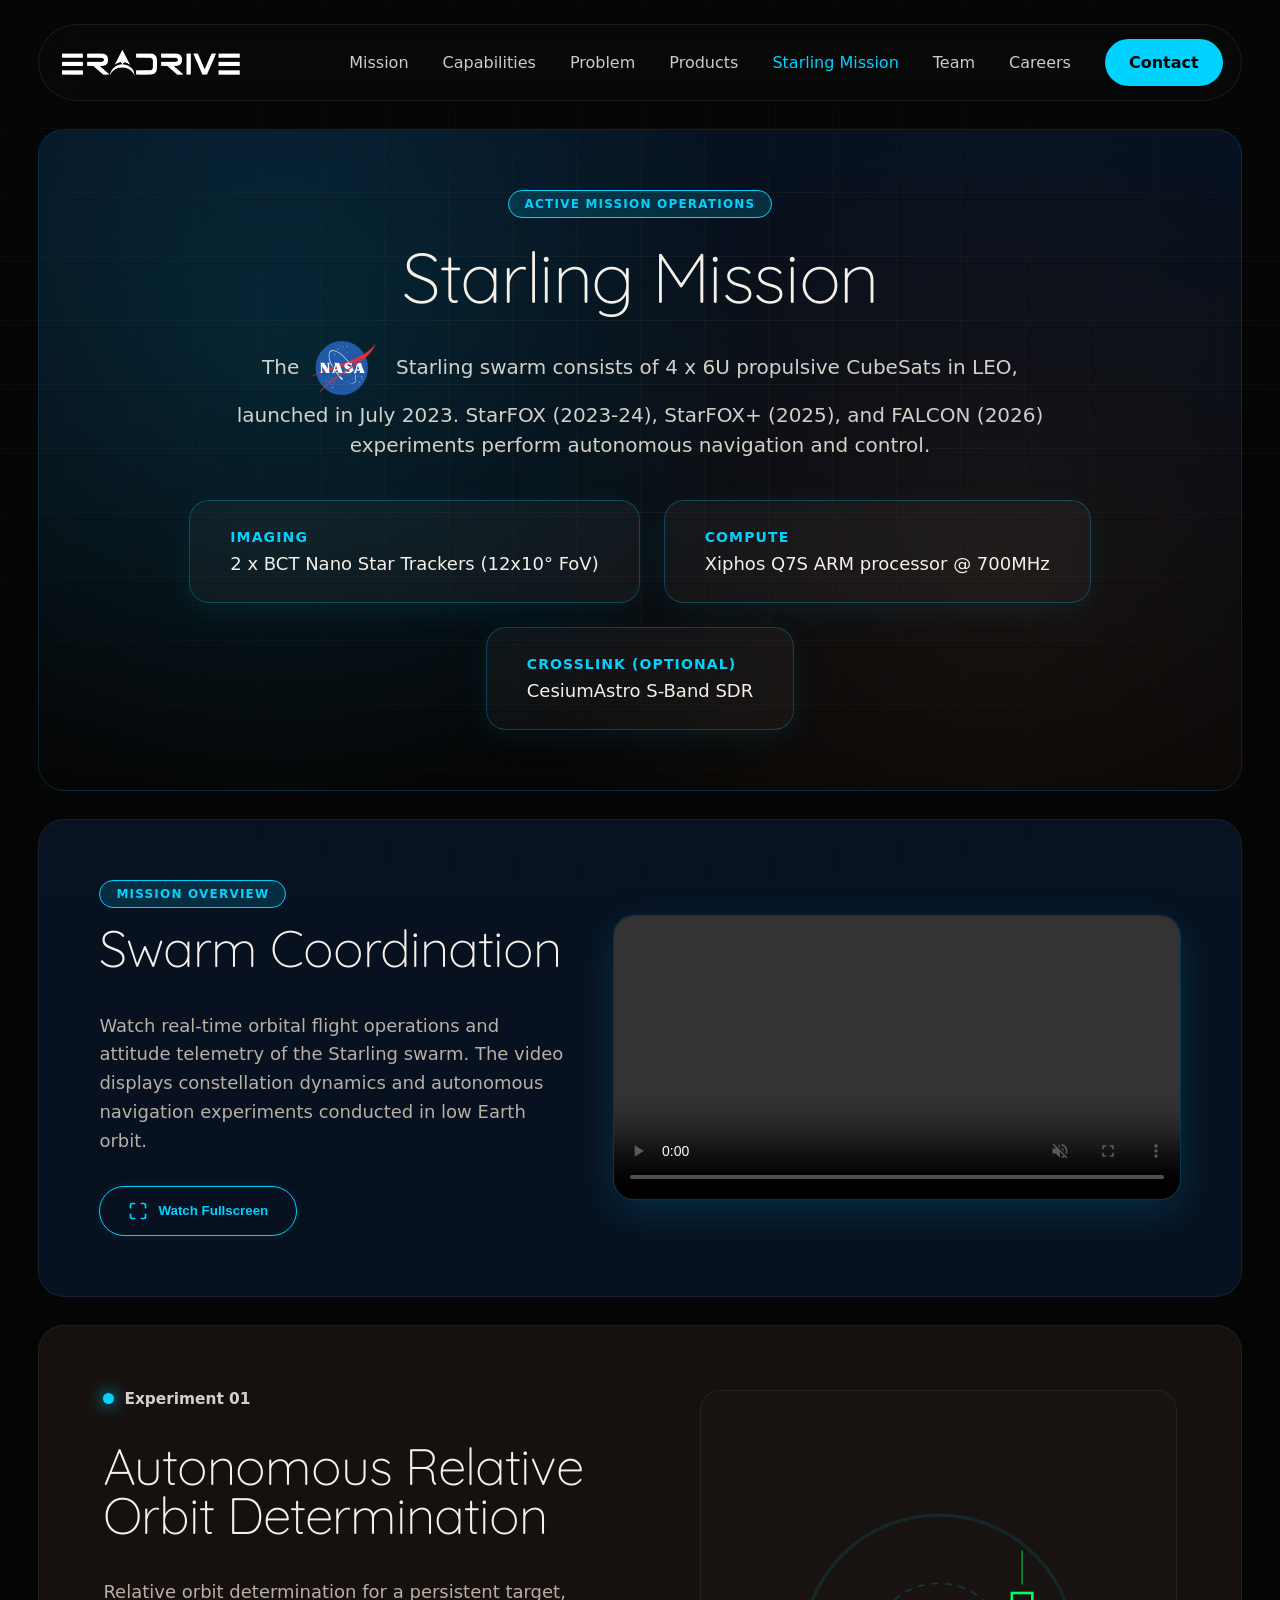
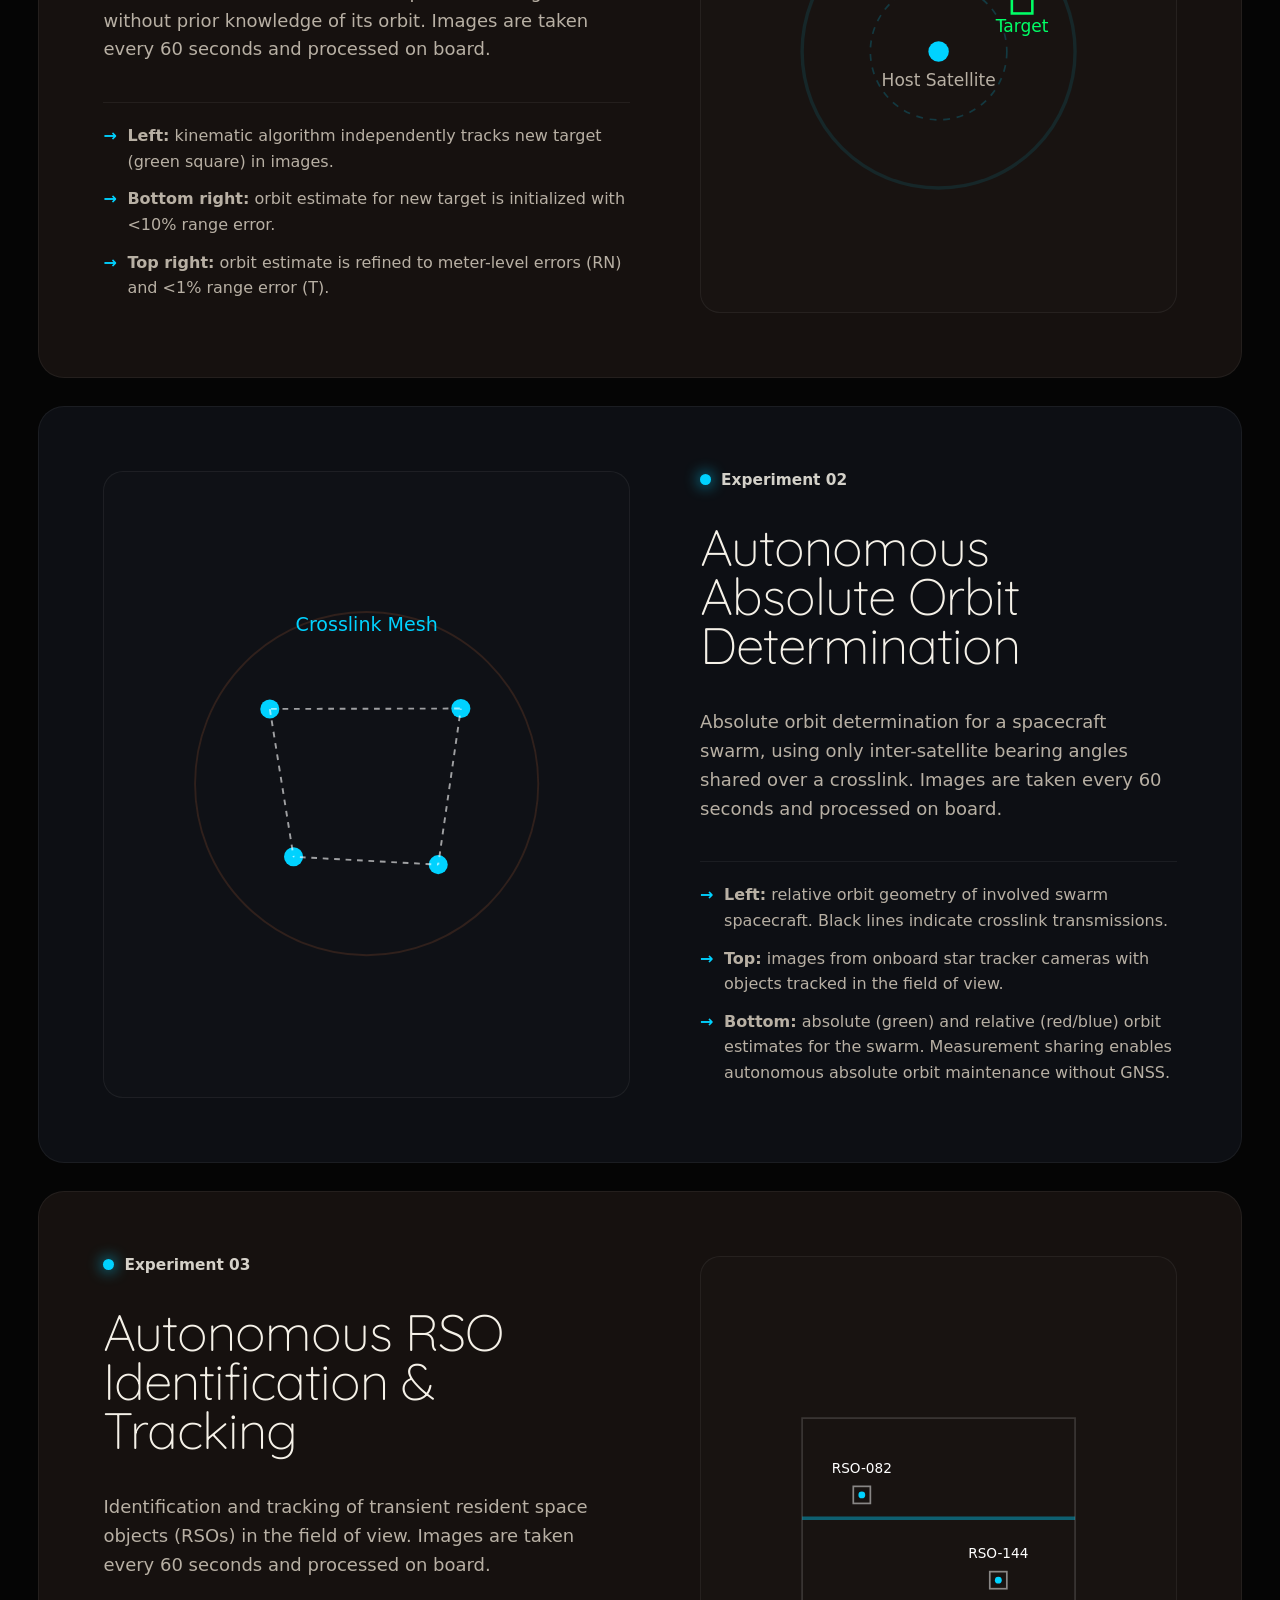
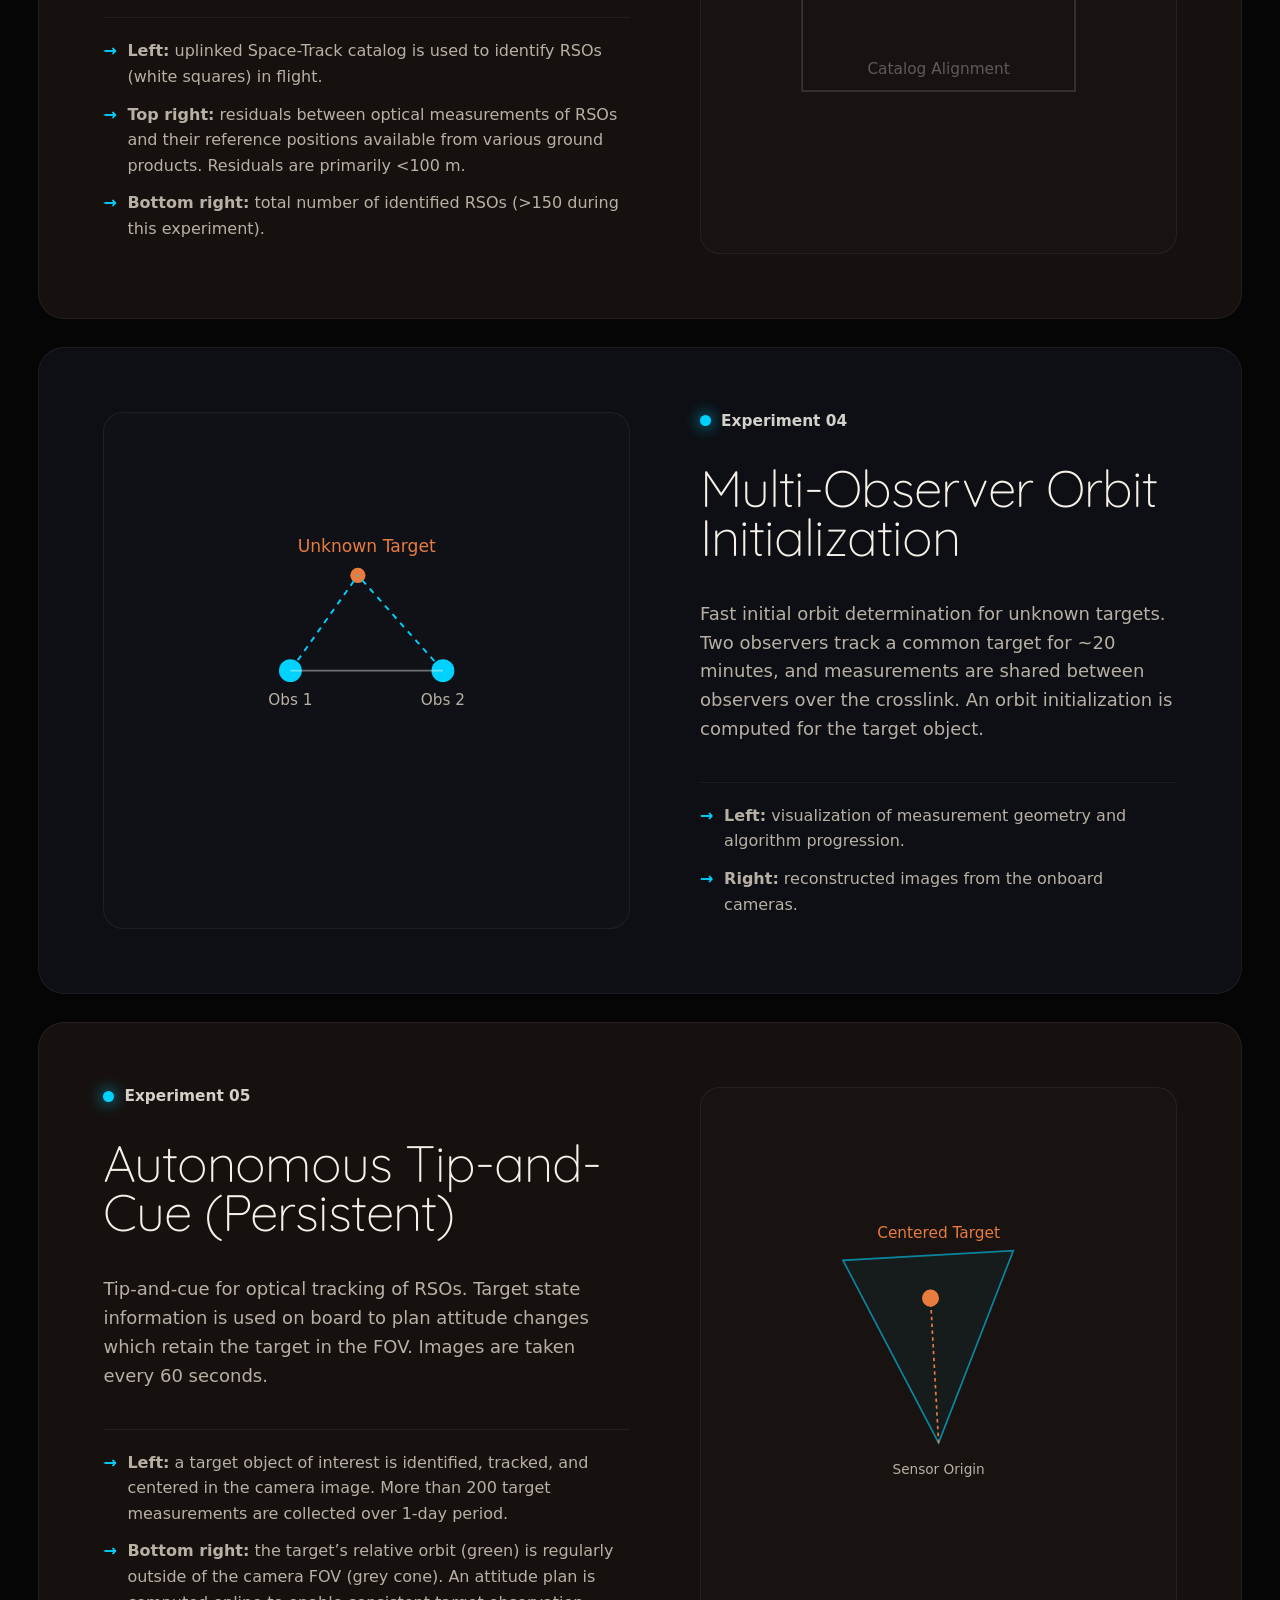
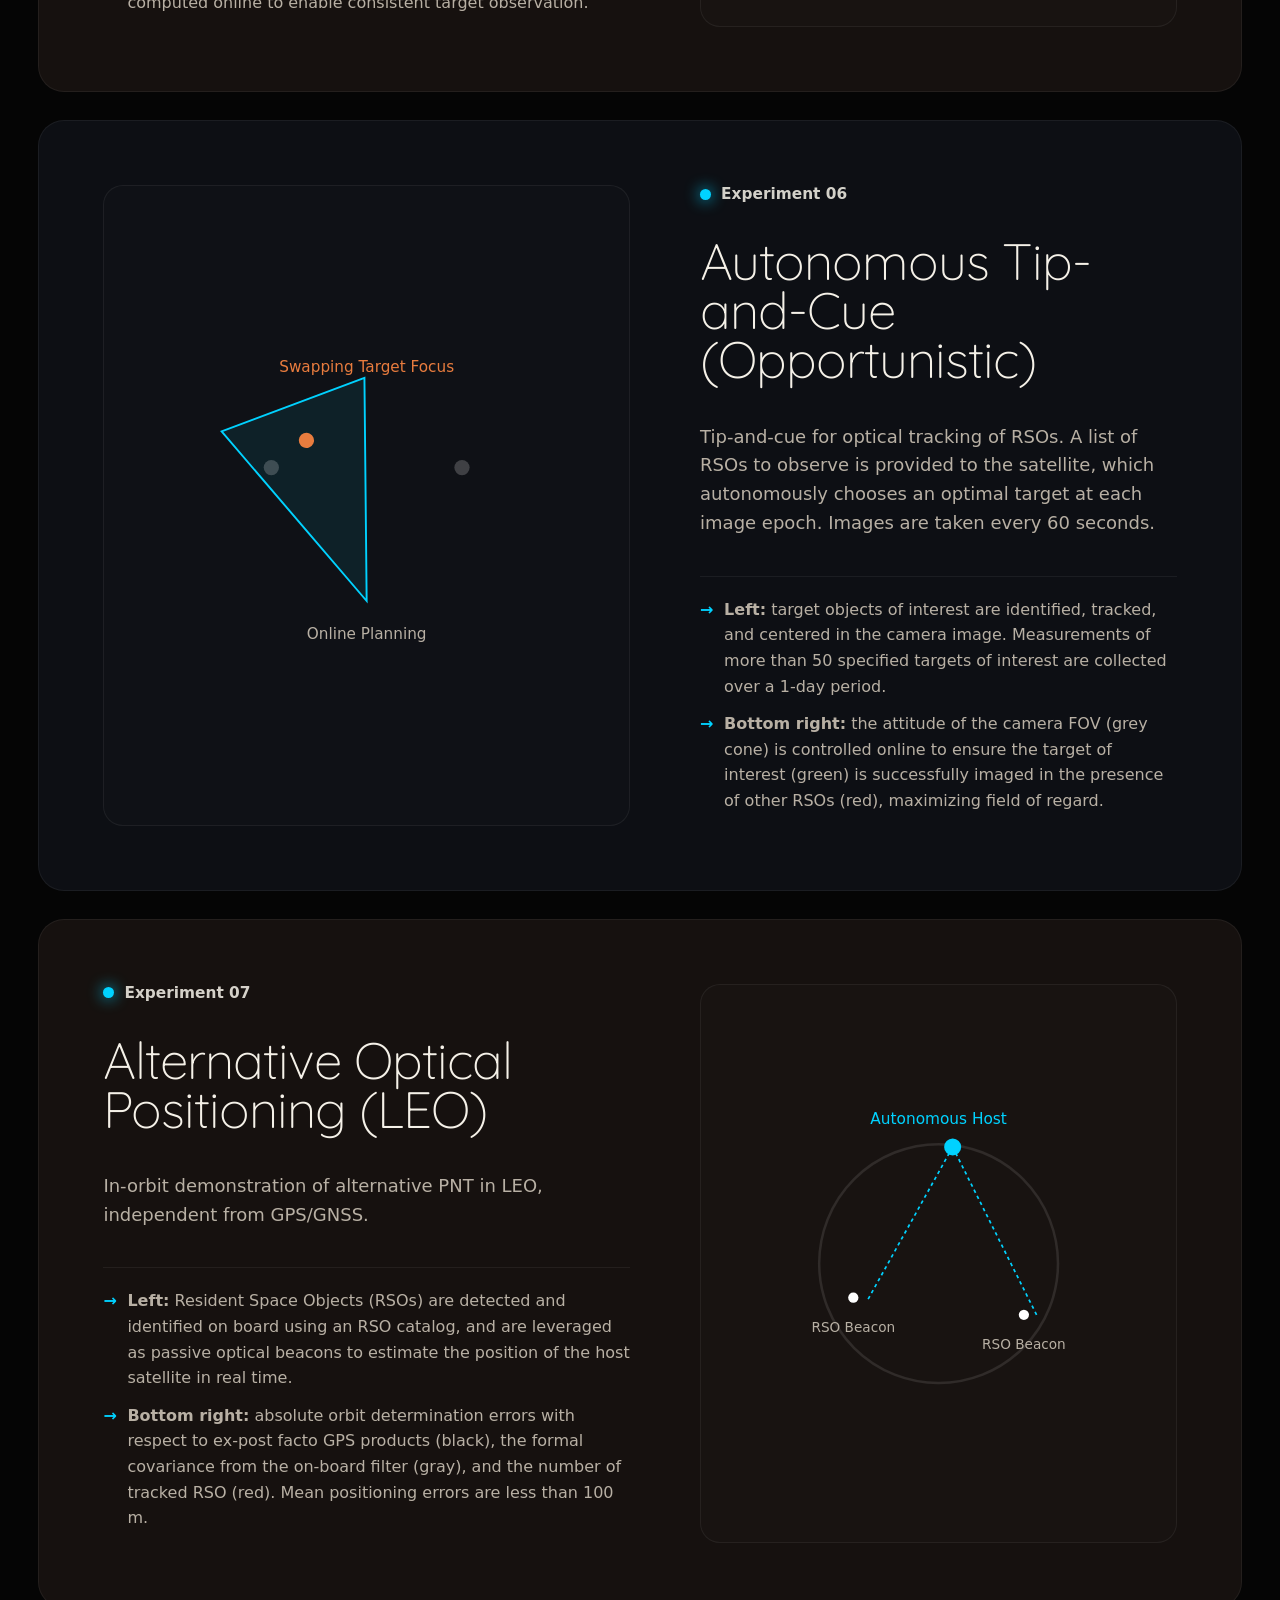
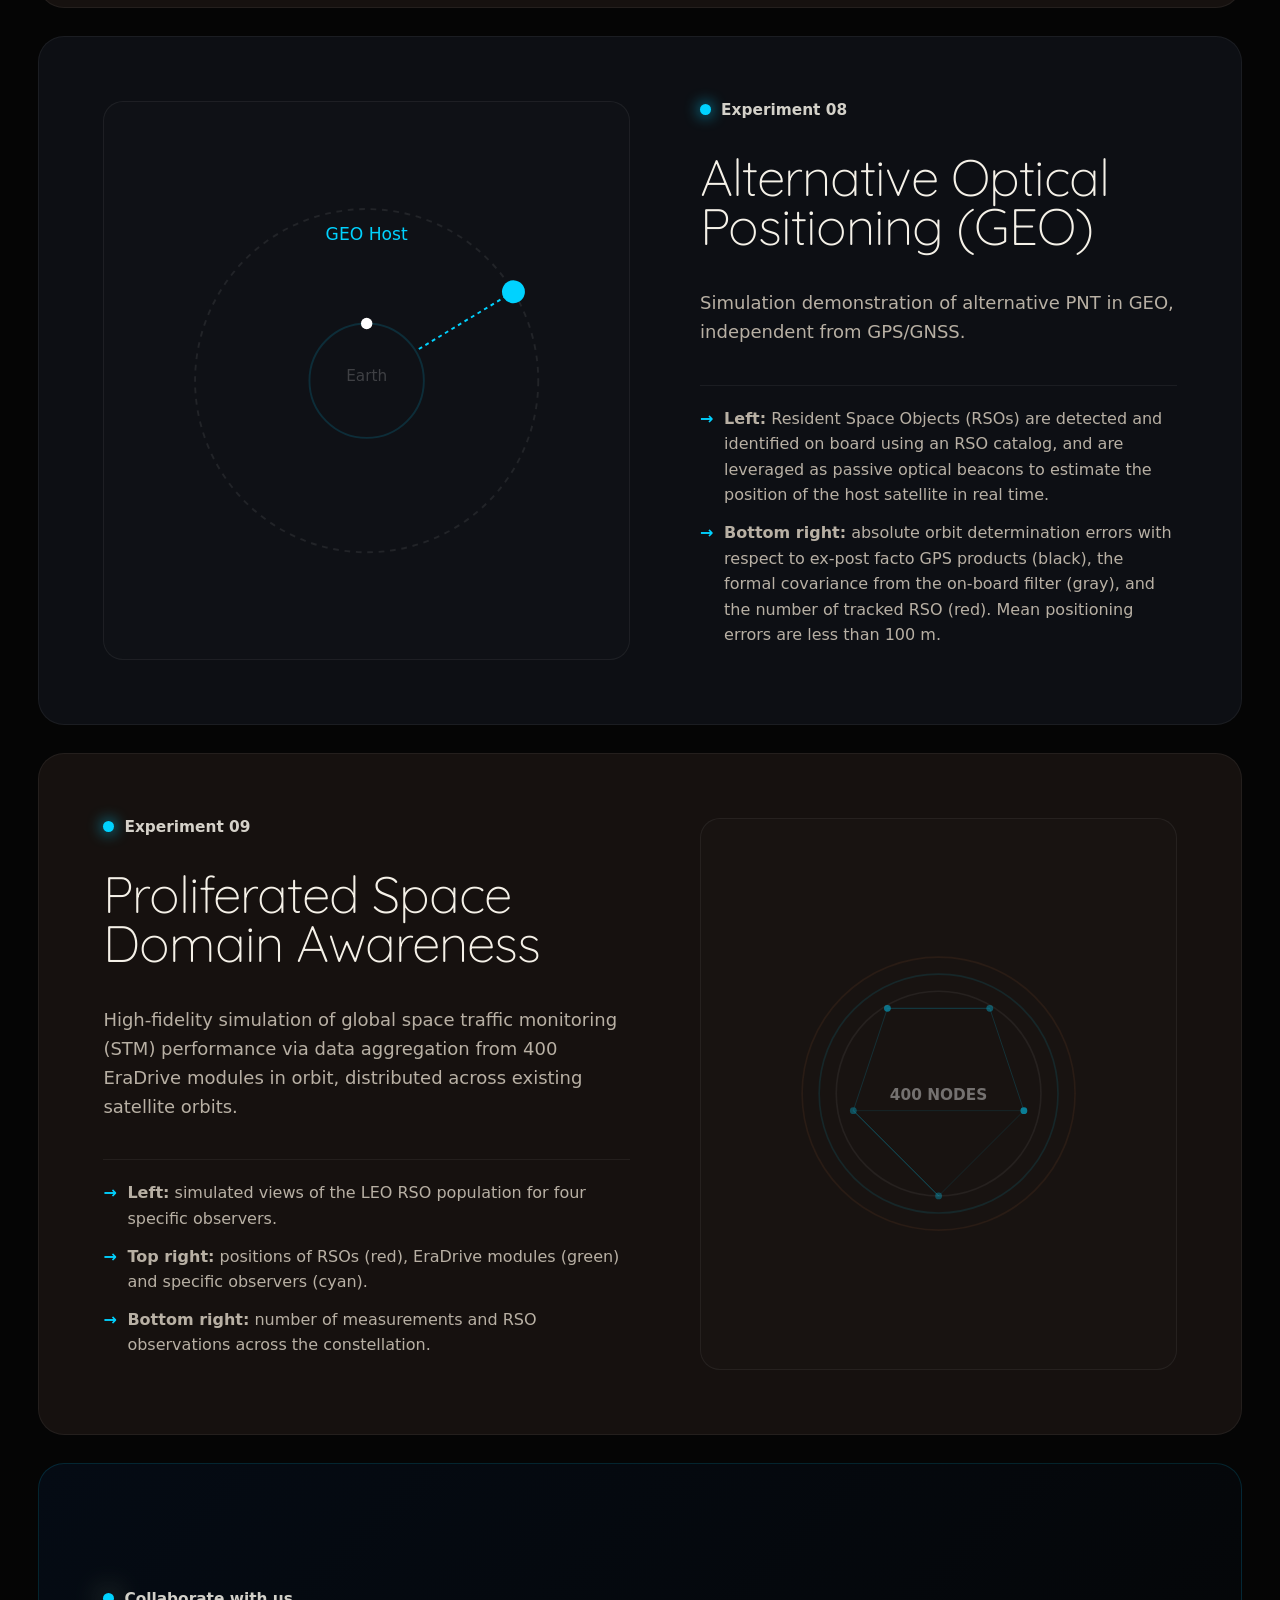
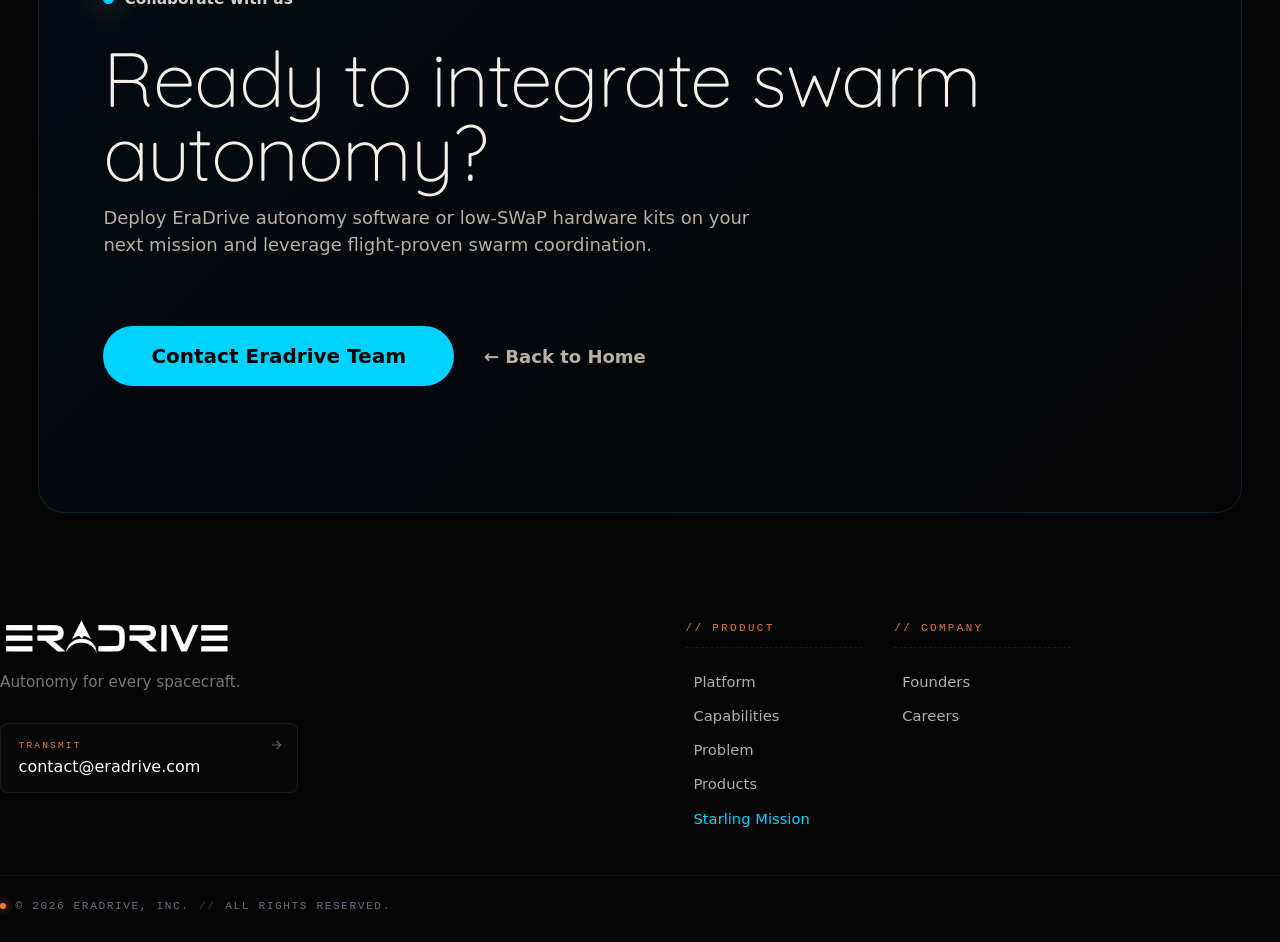
==== commit b478bbfa: "Add starling_mid video section to starling mission page" ====
--- a/html/starling_mission.html
+++ b/html/starling_mission.html
@@ -135,6 +135,56 @@
     .reveal.active {
       opacity: 1;
       transform: translateY(0);
+    }
+
+    .starling-video-card {
+      background: #071120;
+      margin-top: 28px;
+      position: relative;
+      padding: clamp(30px, 5vw, 60px);
+      display: grid;
+      grid-template-columns: 1fr 1.2fr;
+      gap: 40px;
+      align-items: center;
+    }
+    
+    .video-cta-btn {
+      background: transparent;
+      border: 1px solid var(--starling-cyan);
+      color: var(--starling-cyan);
+      padding: 14px 28px;
+      border-radius: 999px;
+      font-weight: 600;
+      cursor: pointer;
+      display: inline-flex;
+      align-items: center;
+      gap: 10px;
+      width: fit-content;
+      transition: all 0.3s ease;
+      box-shadow: 0 0 10px rgba(0, 210, 255, 0.1);
+    }
+    
+    .video-cta-btn:hover {
+      background: var(--starling-cyan);
+      color: #000;
+      box-shadow: 0 0 20px var(--starling-cyan);
+      transform: translateY(-2px);
+    }
+    
+    .video-container {
+      position: relative;
+      border-radius: 20px;
+      overflow: hidden;
+      border: 1px solid rgba(0, 210, 255, 0.2);
+      box-shadow: 0 12px 40px rgba(0, 210, 255, 0.15);
+      line-height: 0;
+    }
+
+    @media (max-width: 980px) {
+      .starling-video-card {
+        grid-template-columns: 1fr;
+        gap: 30px;
+      }
     }
   </style>
 </head>
@@ -187,6 +237,29 @@
       </div>
     </section>
 
+    <!-- VIDEO SECTION -->
+    <section class="section-card starling-video-card">
+      <div style="display: flex; flex-direction: column; justify-content: center; z-index: 2;">
+        <span class="badge-starling" style="margin-bottom: 16px; width: fit-content;">Mission Overview</span>
+        <h2 style="font-size: clamp(32px, 4vw, 54px); margin-bottom: 20px; color: var(--text);">Swarm Coordination</h2>
+        <p style="font-size: 18px; color: var(--muted); line-height: 1.6; margin-bottom: 30px;">
+          Watch real-time orbital flight operations and attitude telemetry of the Starling swarm. The video displays constellation dynamics and autonomous navigation experiments conducted in low Earth orbit.
+        </p>
+        <button id="fullscreen-video-btn" class="video-cta-btn">
+          <svg width="20" height="20" viewBox="0 0 24 24" fill="none" stroke="currentColor" stroke-width="2" stroke-linecap="round" stroke-linejoin="round">
+            <path d="M8 3H5a2 2 0 0 0-2 2v3m18 0V5a2 2 0 0 0-2-2h-3m0 18h3a2 2 0 0 0 2-2v-3M3 16v3a2 2 0 0 0 2 2h3"/>
+          </svg>
+          Watch Fullscreen
+        </button>
+      </div>
+      <div class="video-container">
+        <video id="starling-video" autoplay loop muted playsinline controls style="width: 100%; height: auto; display: block; border-radius: 20px; object-fit: cover;">
+          <source src="../data/starling_mid.mp4" type="video/mp4">
+          Your browser does not support the video tag.
+        </video>
+      </div>
+    </section>
+
     <!-- SECTION 1: Relative Orbit Determination -->
     <section class="split-card section-card" style="background: var(--panel); margin-top: 28px;">
       <div style="display: flex; flex-direction: column; justify-content: center;">
@@ -674,6 +747,21 @@
       document.querySelectorAll('.reveal').forEach(el => {
         observer.observe(el);
       });
+
+      // 3. Fullscreen video handler
+      const videoBtn = document.getElementById('fullscreen-video-btn');
+      const videoEl = document.getElementById('starling-video');
+      if (videoBtn && videoEl) {
+        videoBtn.addEventListener('click', () => {
+          if (videoEl.requestFullscreen) {
+            videoEl.requestFullscreen();
+          } else if (videoEl.webkitRequestFullscreen) { /* Safari */
+            videoEl.webkitRequestFullscreen();
+          } else if (videoEl.msRequestFullscreen) { /* IE11 */
+            videoEl.msRequestFullscreen();
+          }
+        });
+      }
     });
   </script>
 </body>
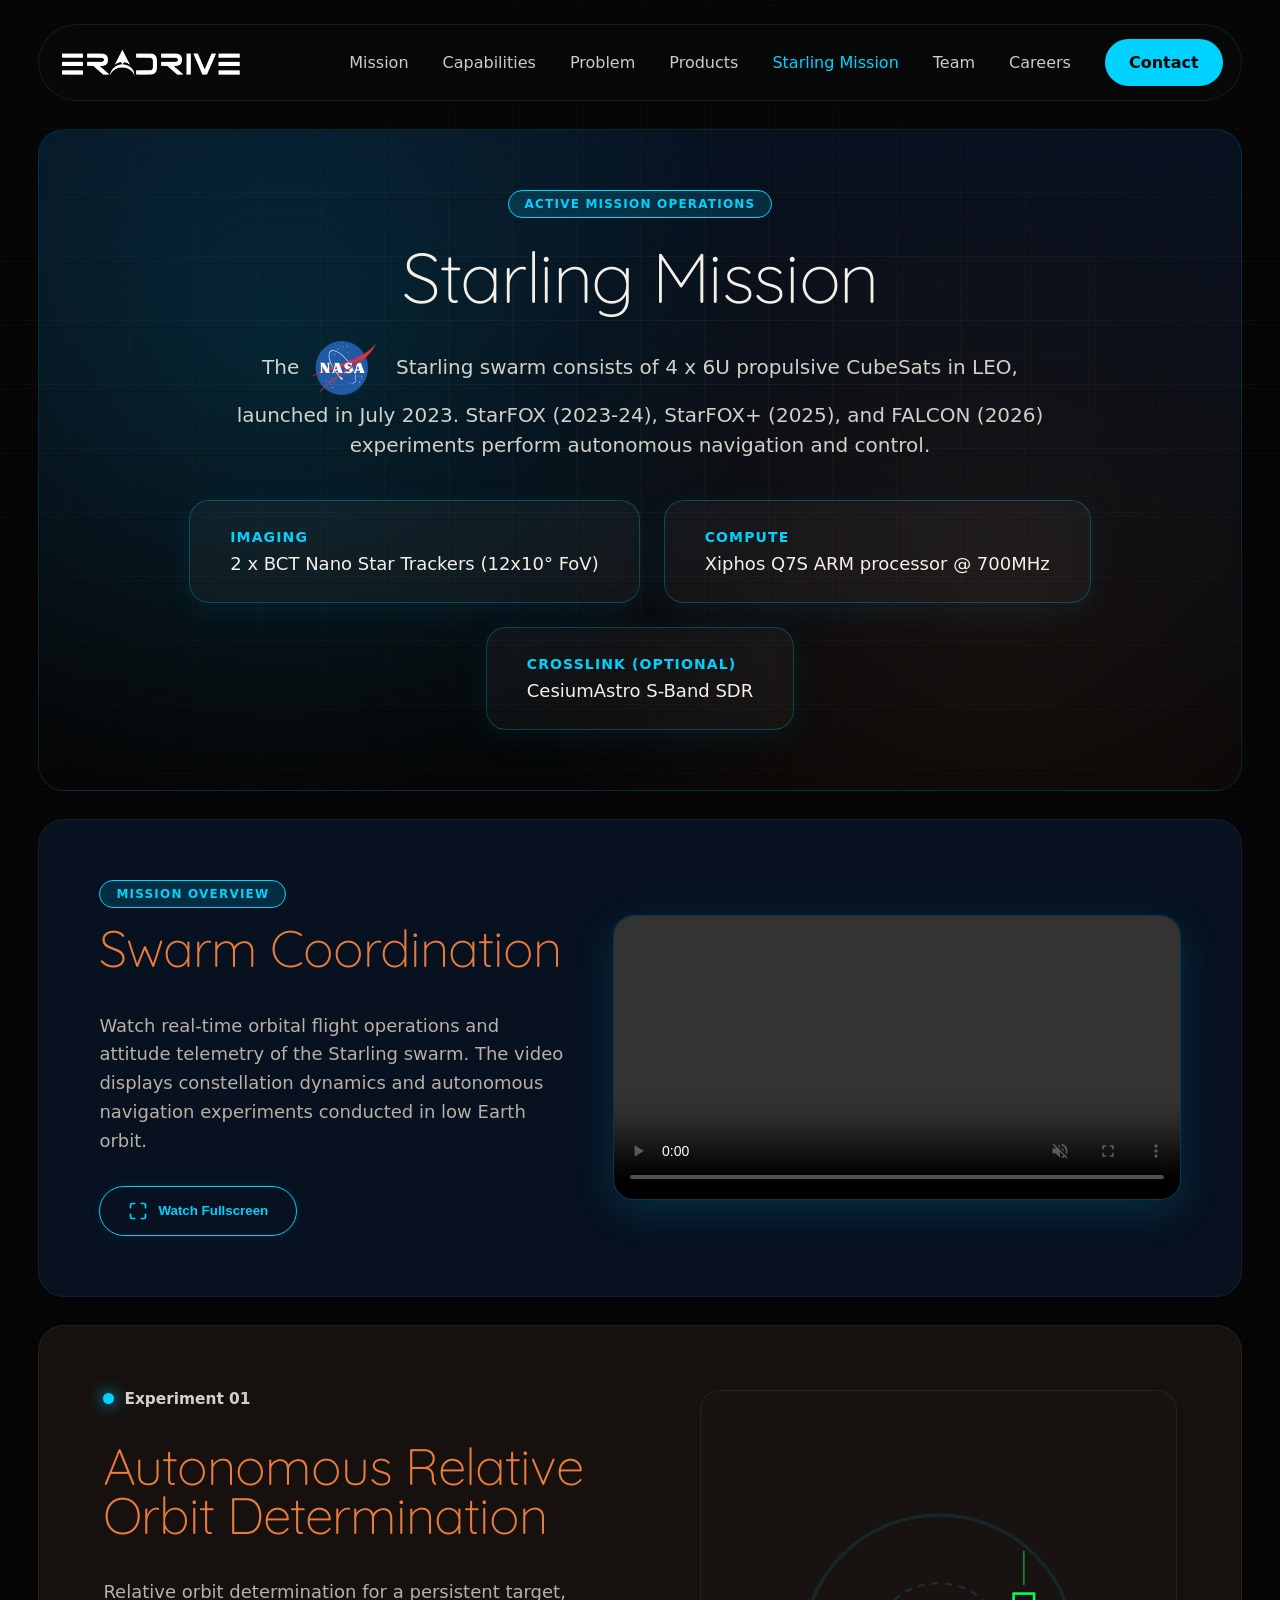
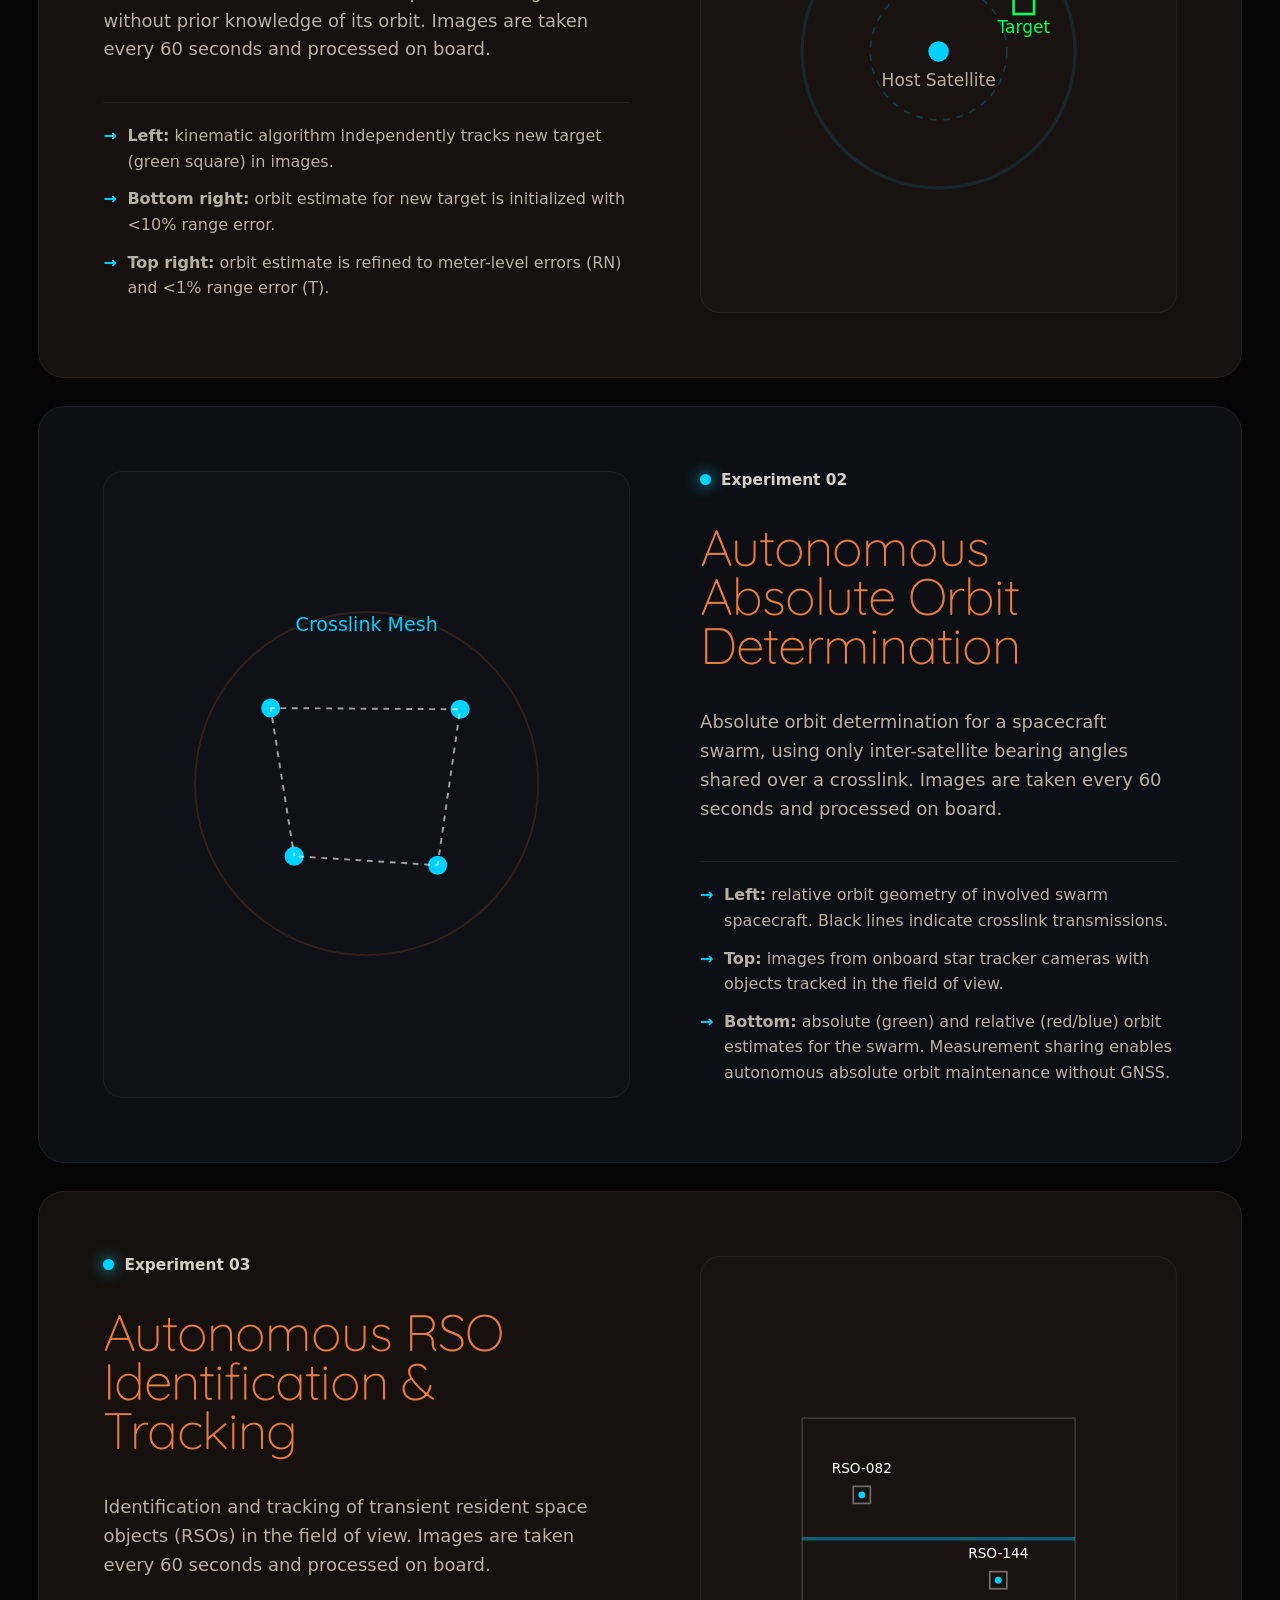
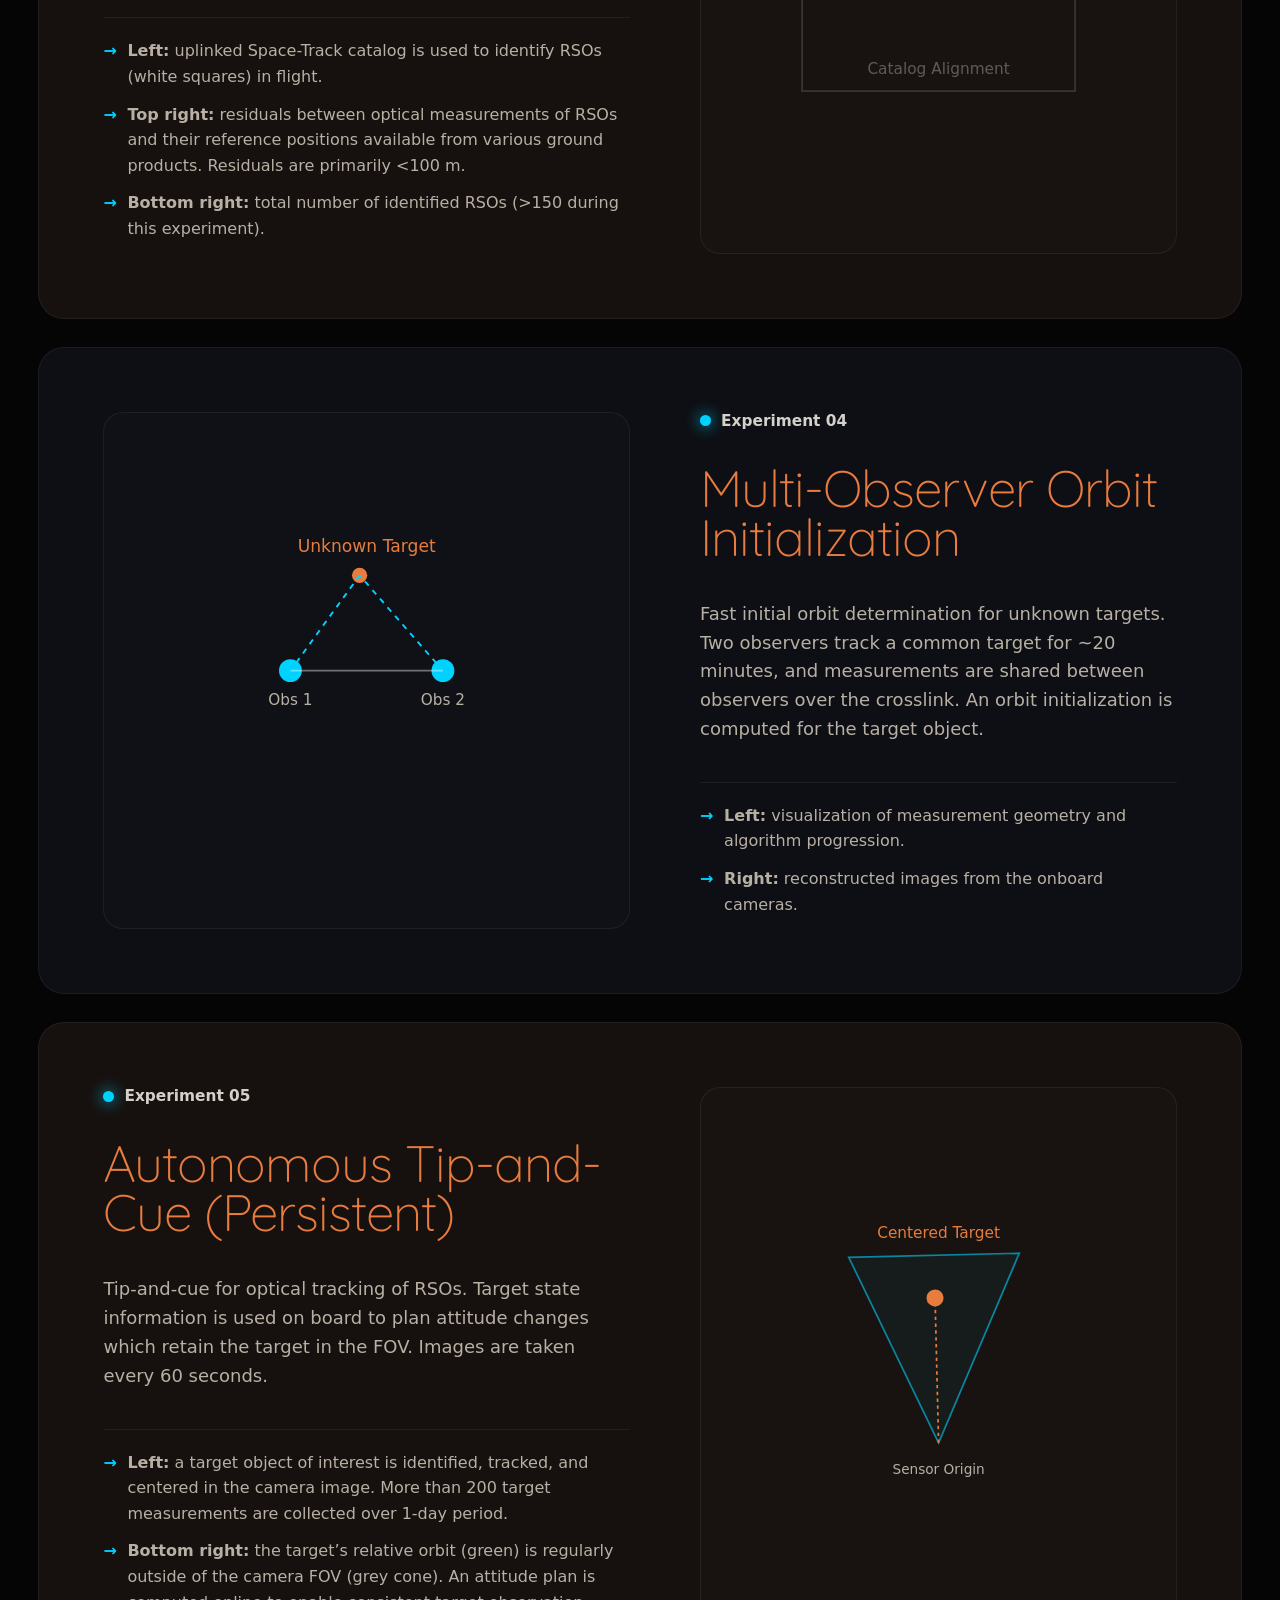
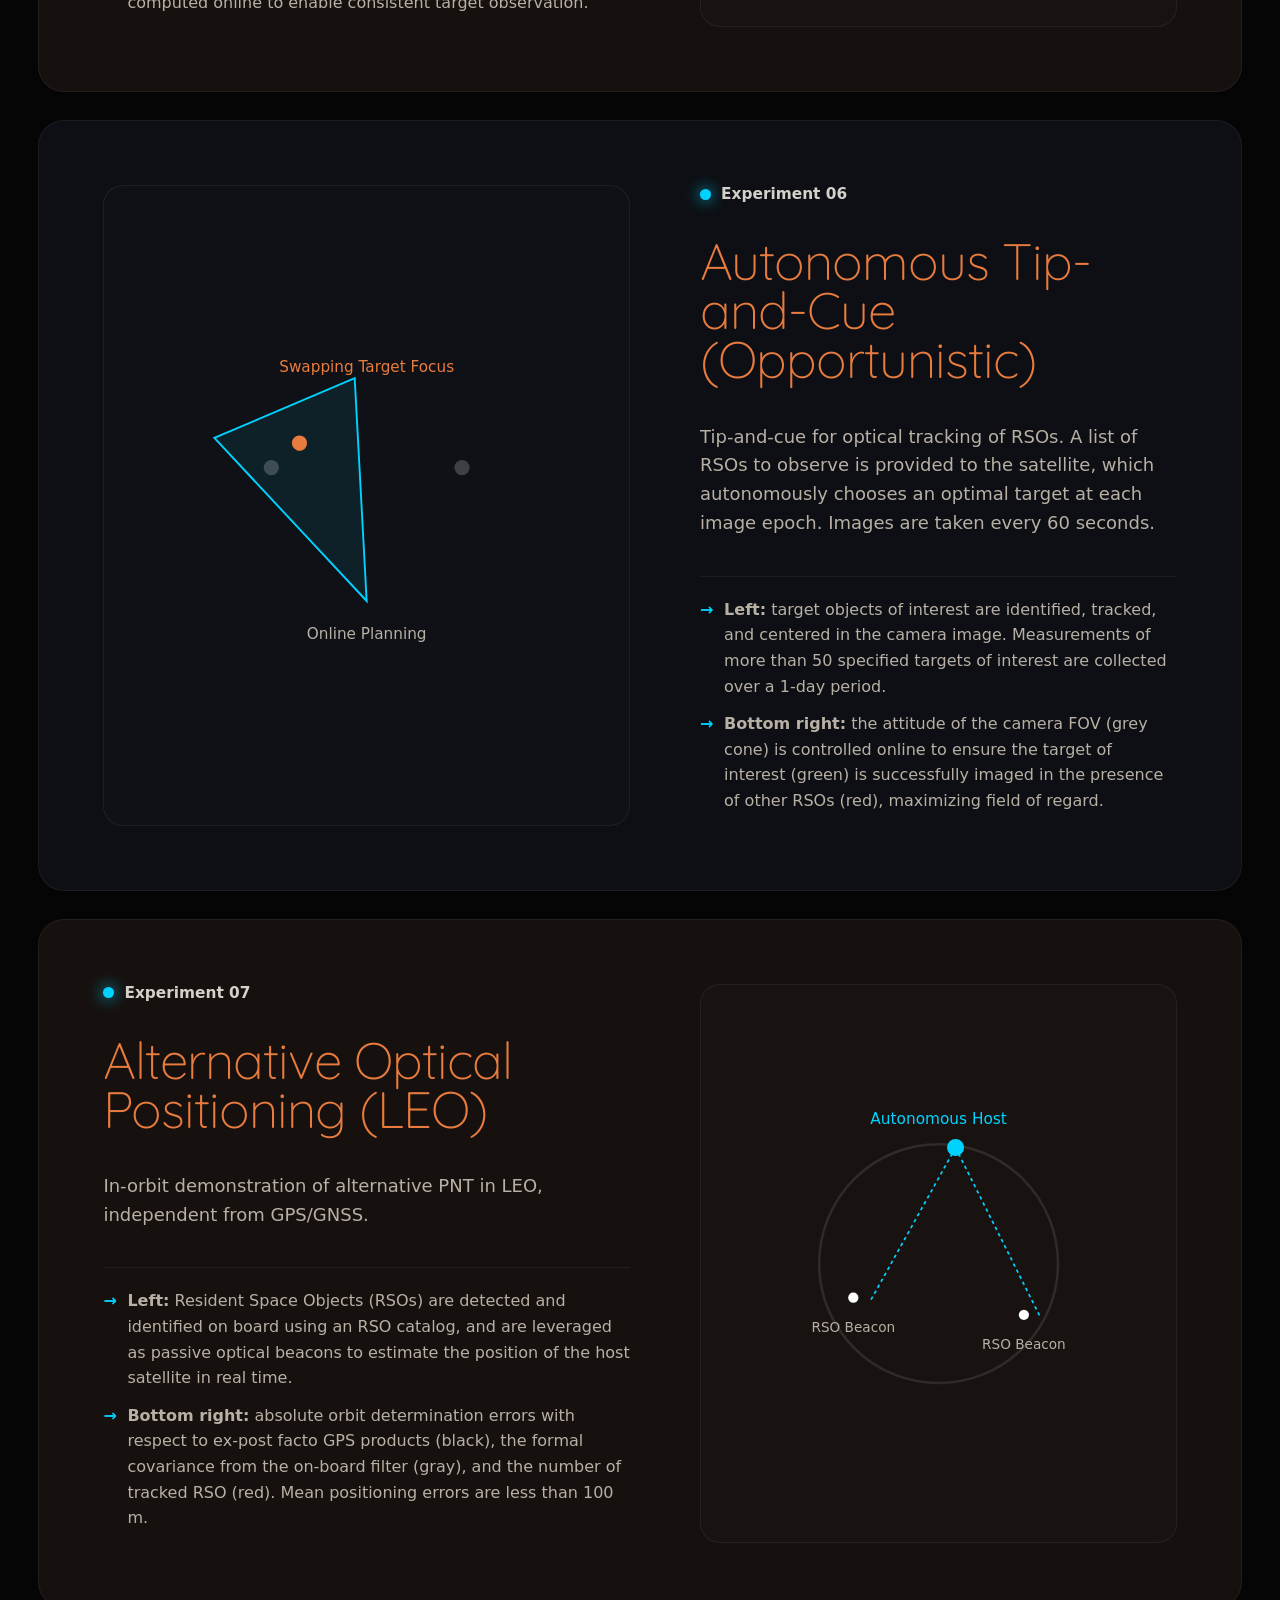
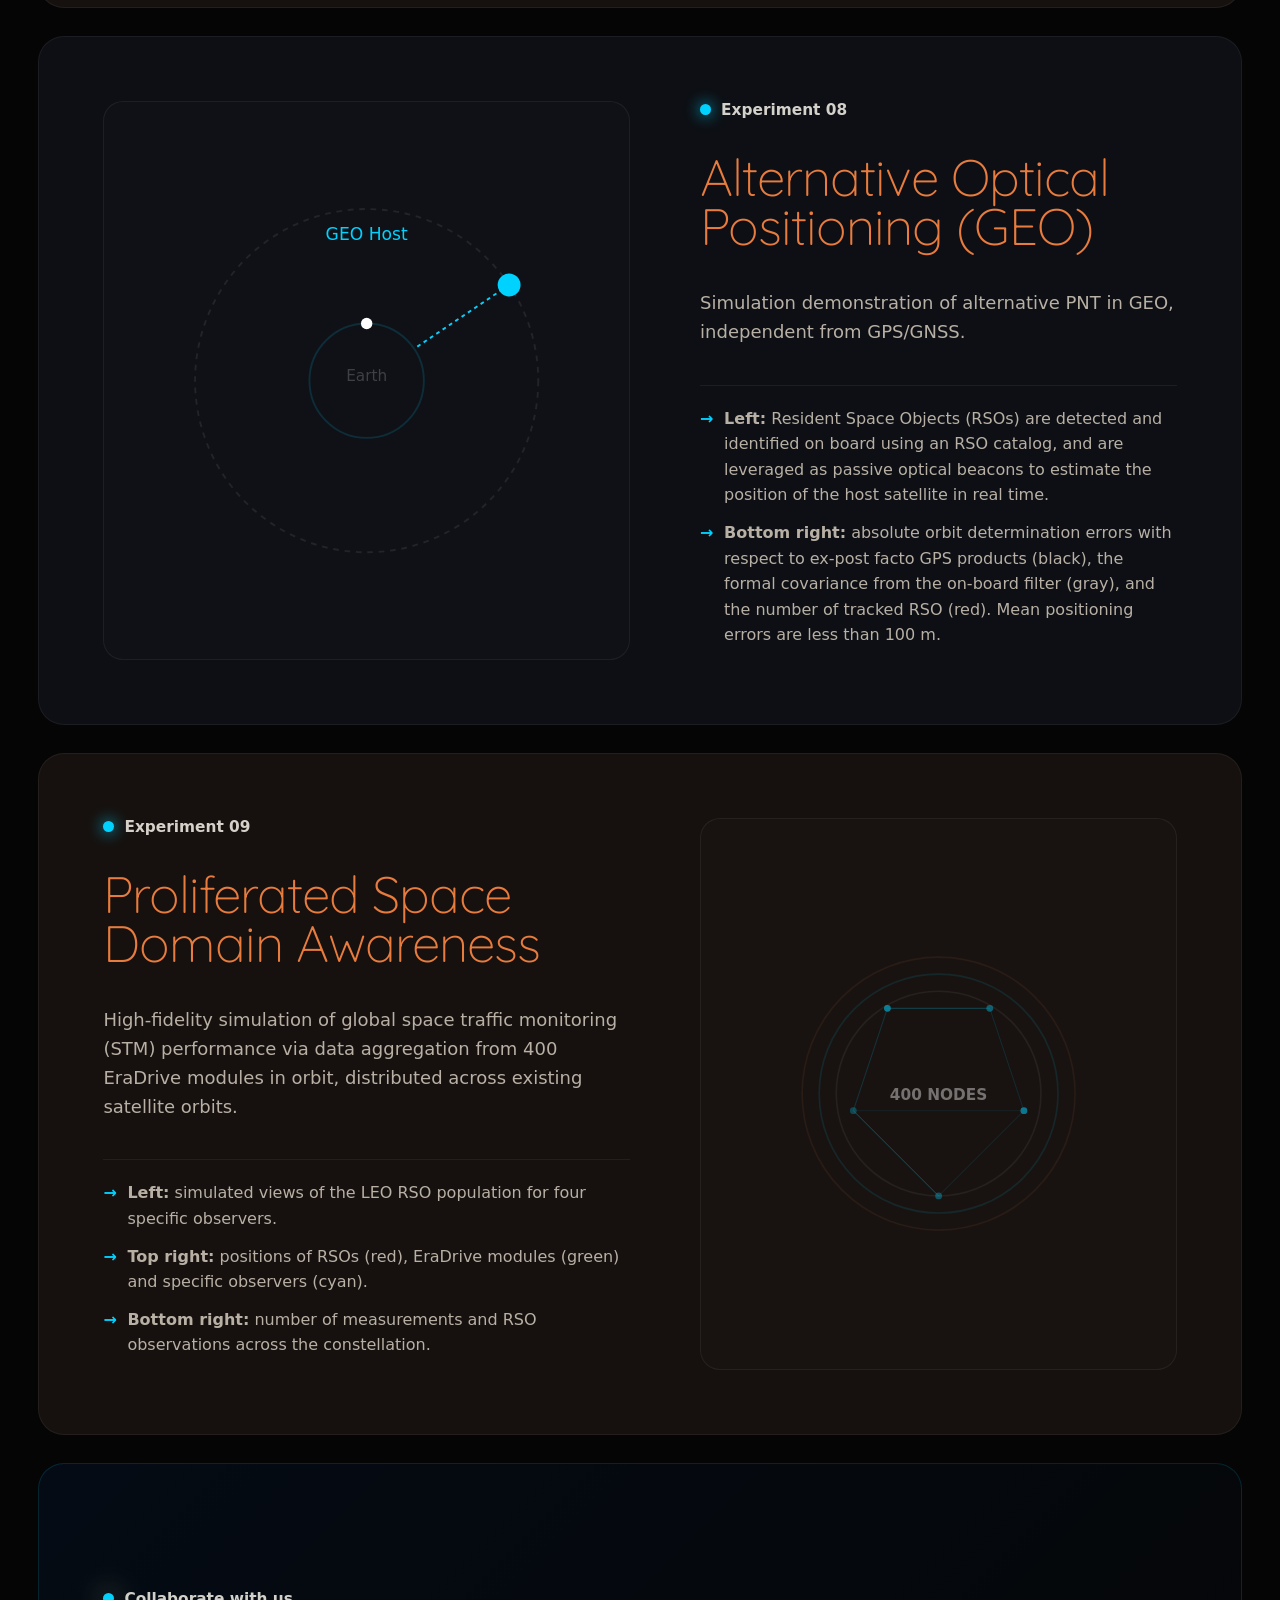
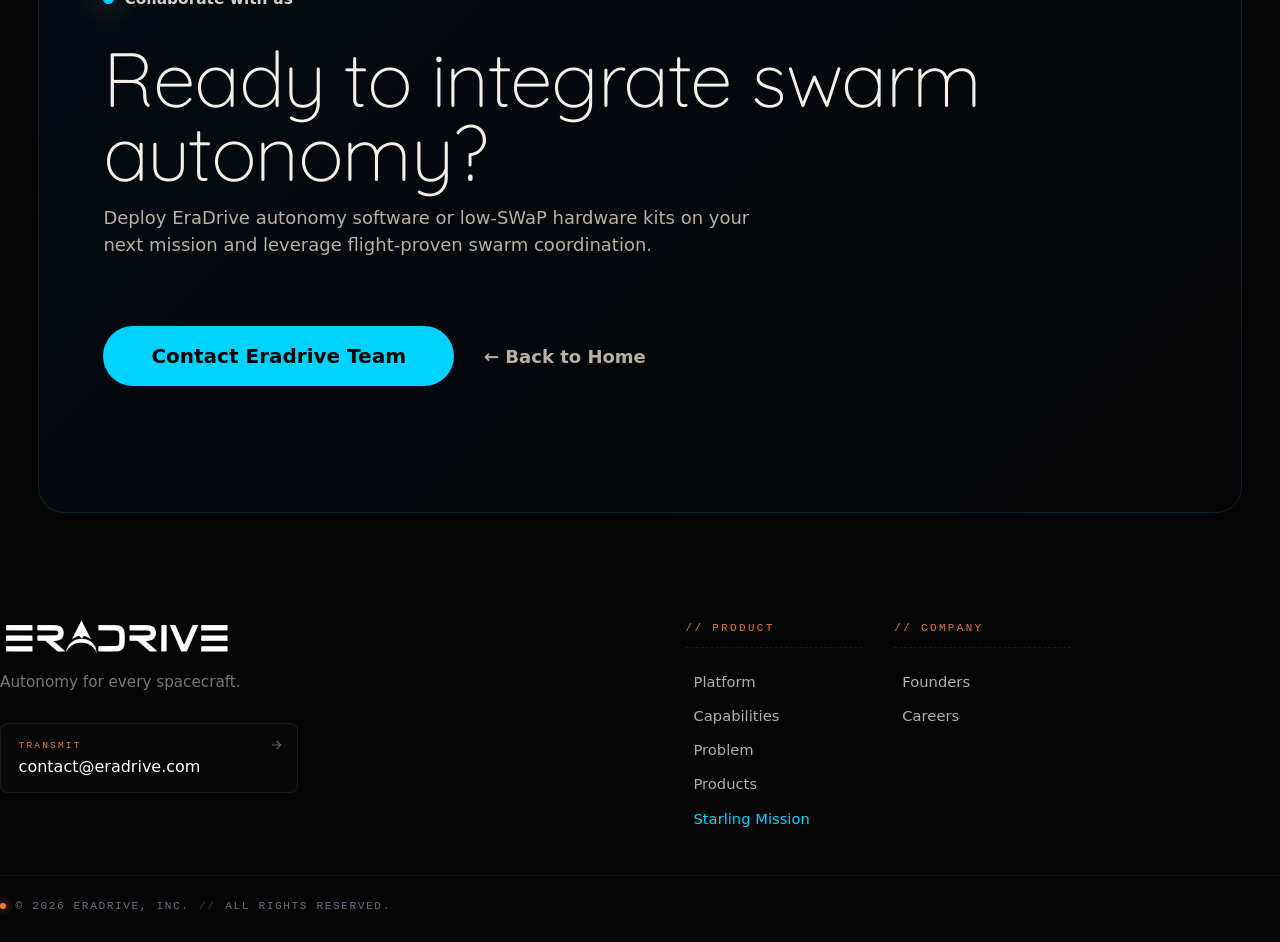
==== commit 563edfbd: "Style section h2 headings orange on starling page" ====
--- a/html/starling_mission.html
+++ b/html/starling_mission.html
@@ -185,6 +185,13 @@
         grid-template-columns: 1fr;
         gap: 30px;
       }
+    }
+
+    main section h2 {
+      color: var(--accent-orange);
+    }
+    main section.minimal-section h2 {
+      color: var(--text);
     }
   </style>
 </head>
@@ -241,7 +248,7 @@
     <section class="section-card starling-video-card">
       <div style="display: flex; flex-direction: column; justify-content: center; z-index: 2;">
         <span class="badge-starling" style="margin-bottom: 16px; width: fit-content;">Mission Overview</span>
-        <h2 style="font-size: clamp(32px, 4vw, 54px); margin-bottom: 20px; color: var(--text);">Swarm Coordination</h2>
+        <h2 style="font-size: clamp(32px, 4vw, 54px); margin-bottom: 20px;">Swarm Coordination</h2>
         <p style="font-size: 18px; color: var(--muted); line-height: 1.6; margin-bottom: 30px;">
           Watch real-time orbital flight operations and attitude telemetry of the Starling swarm. The video displays constellation dynamics and autonomous navigation experiments conducted in low Earth orbit.
         </p>
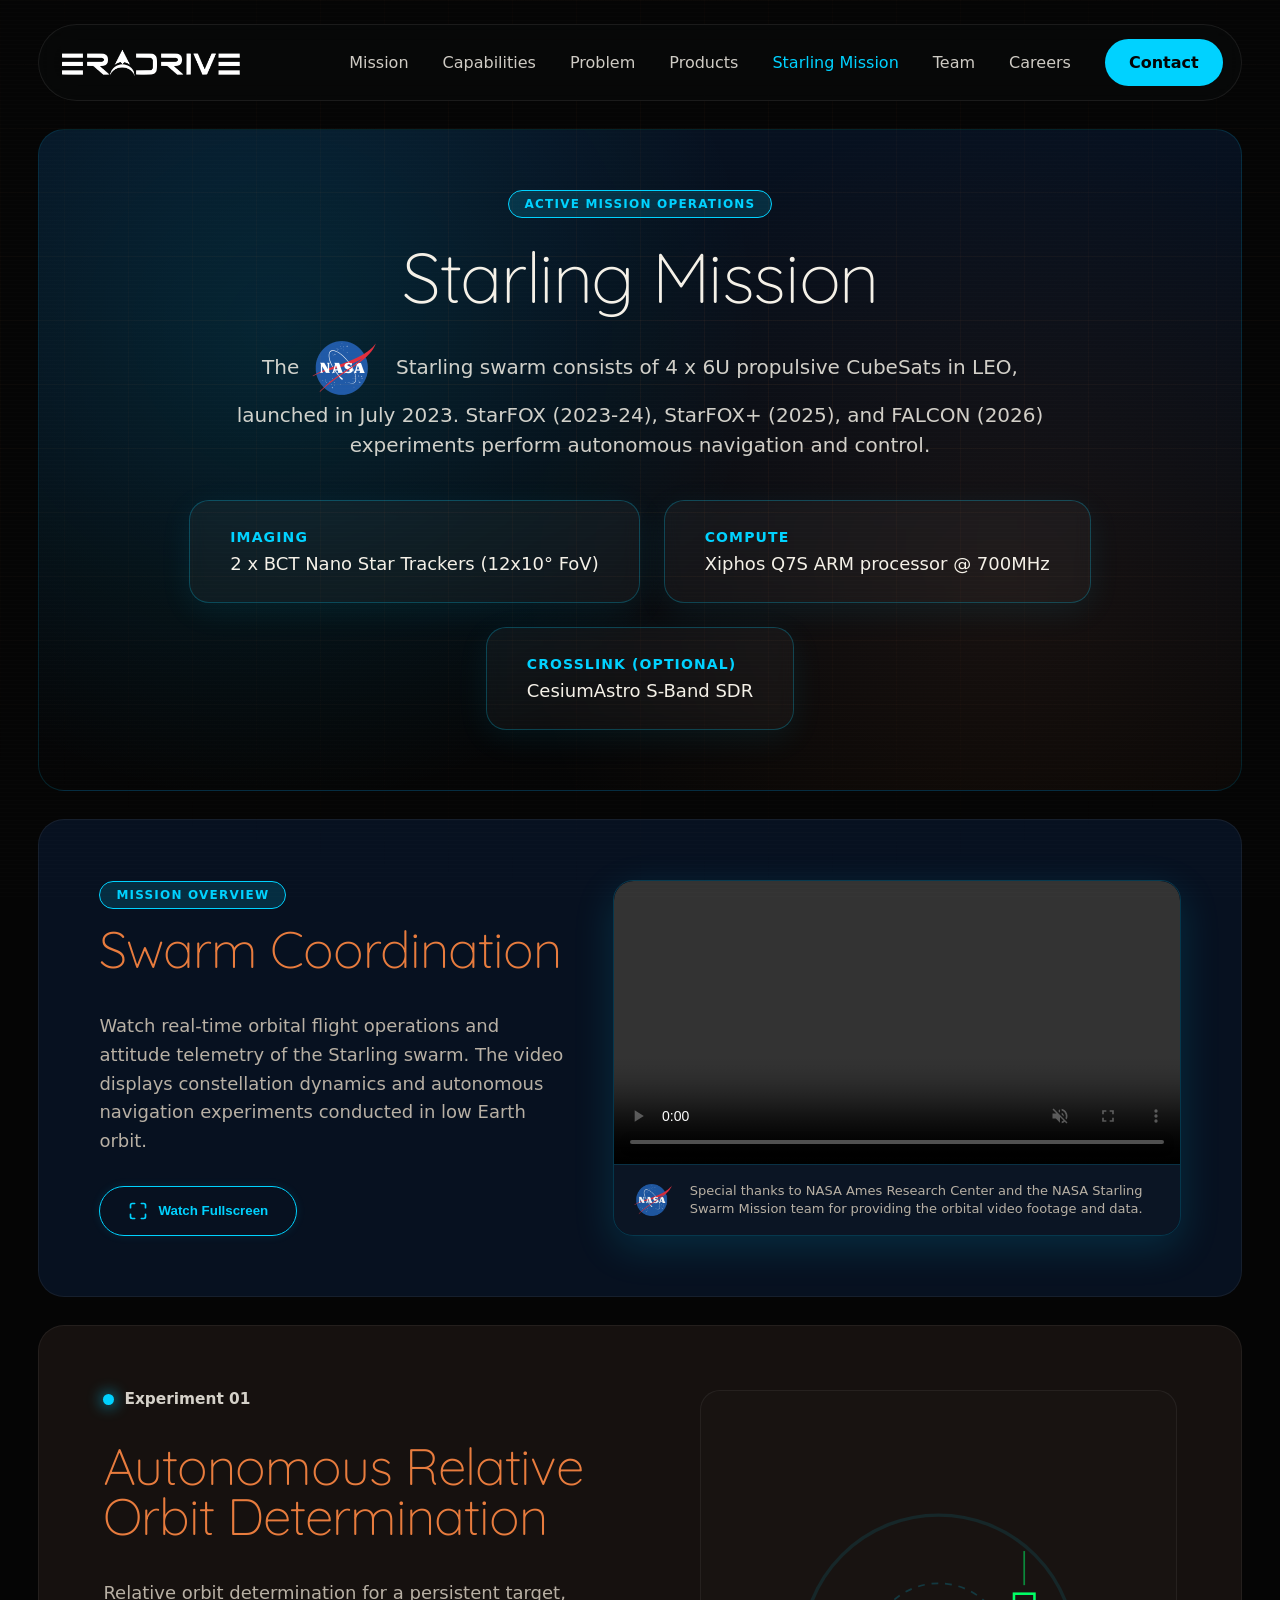
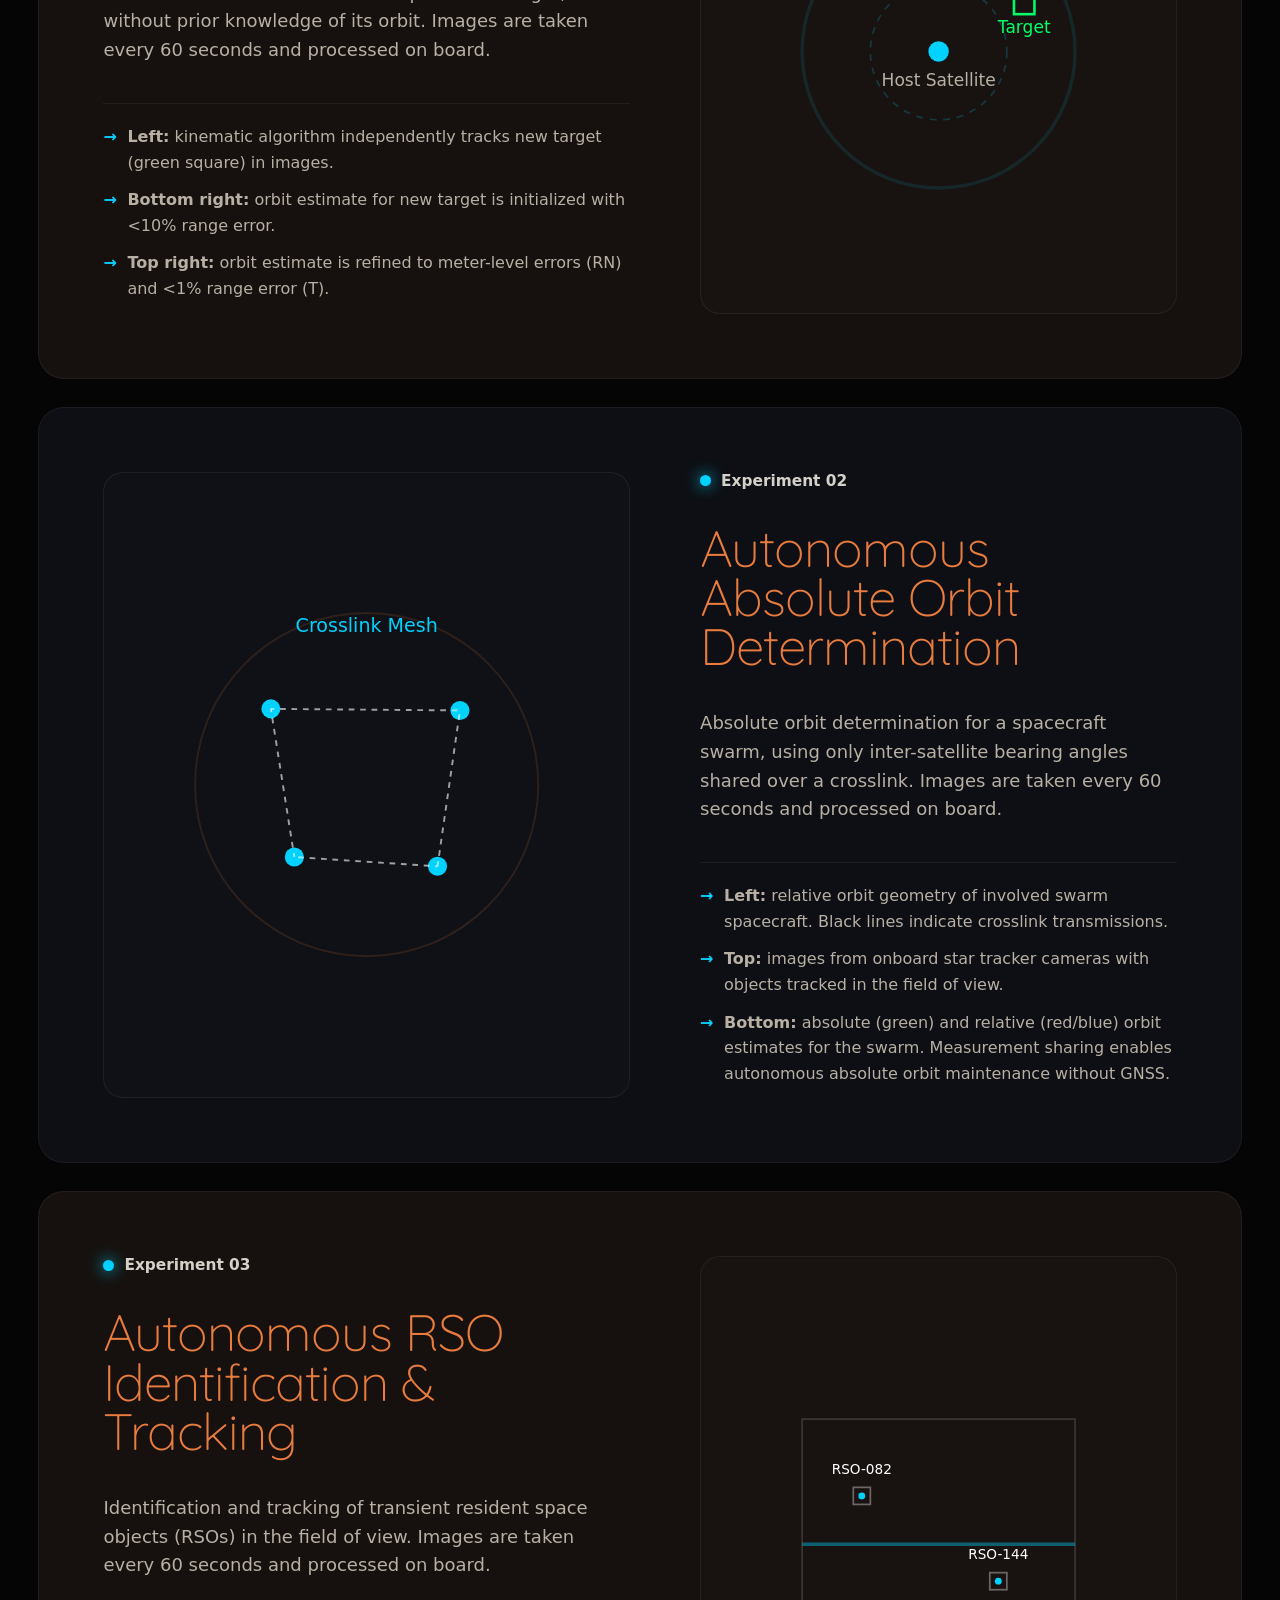
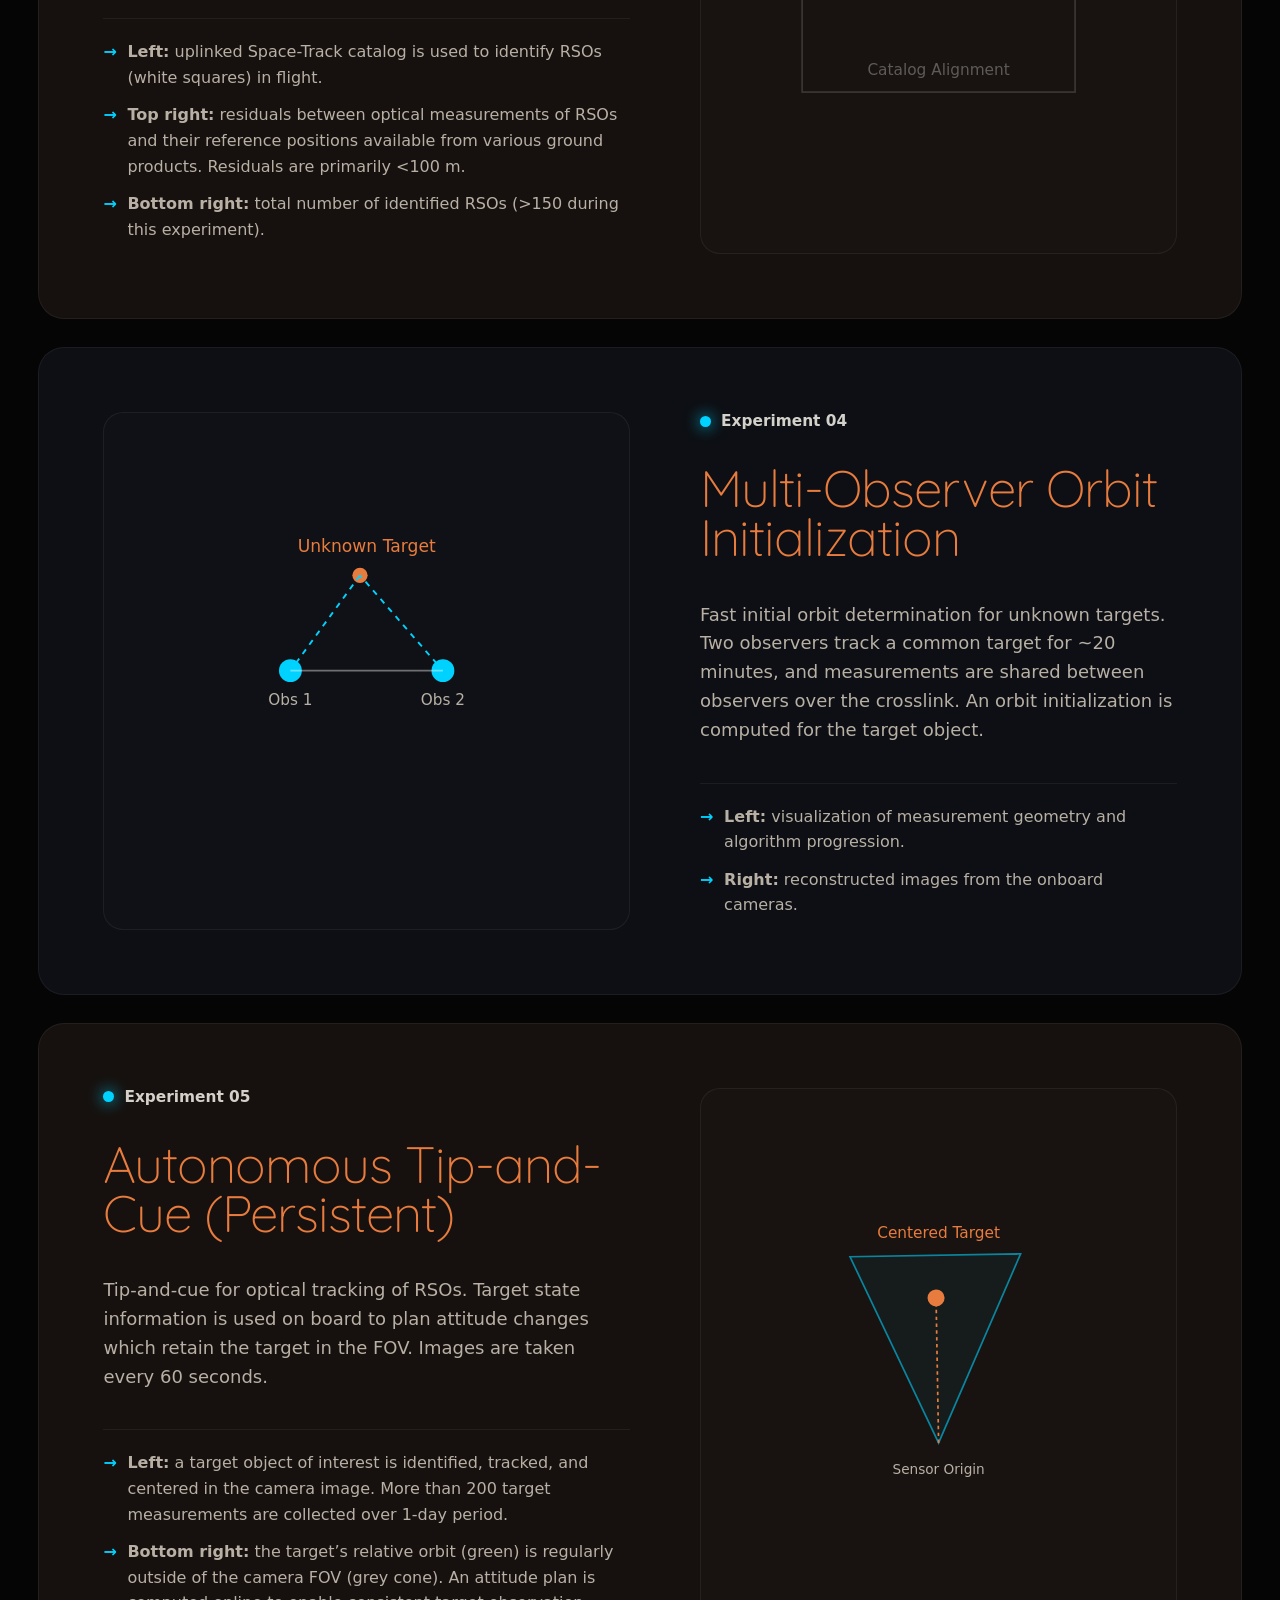
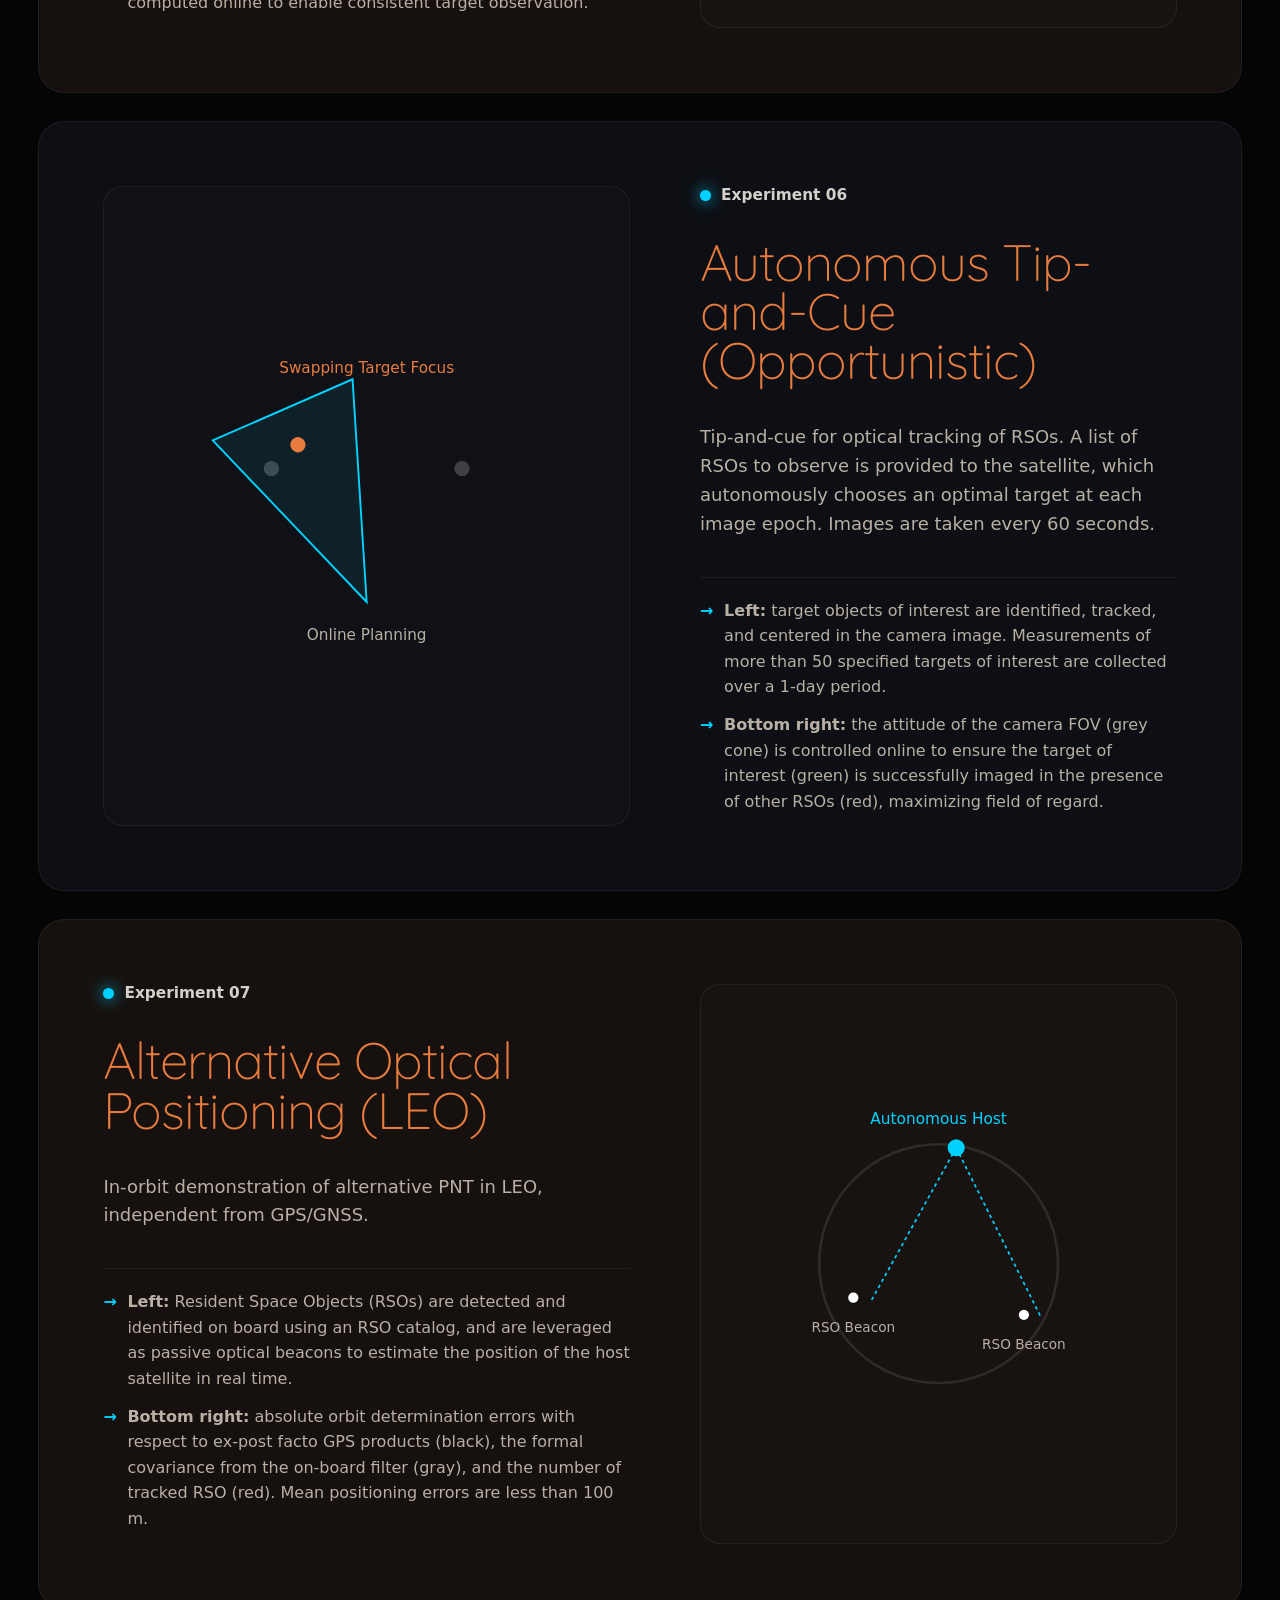
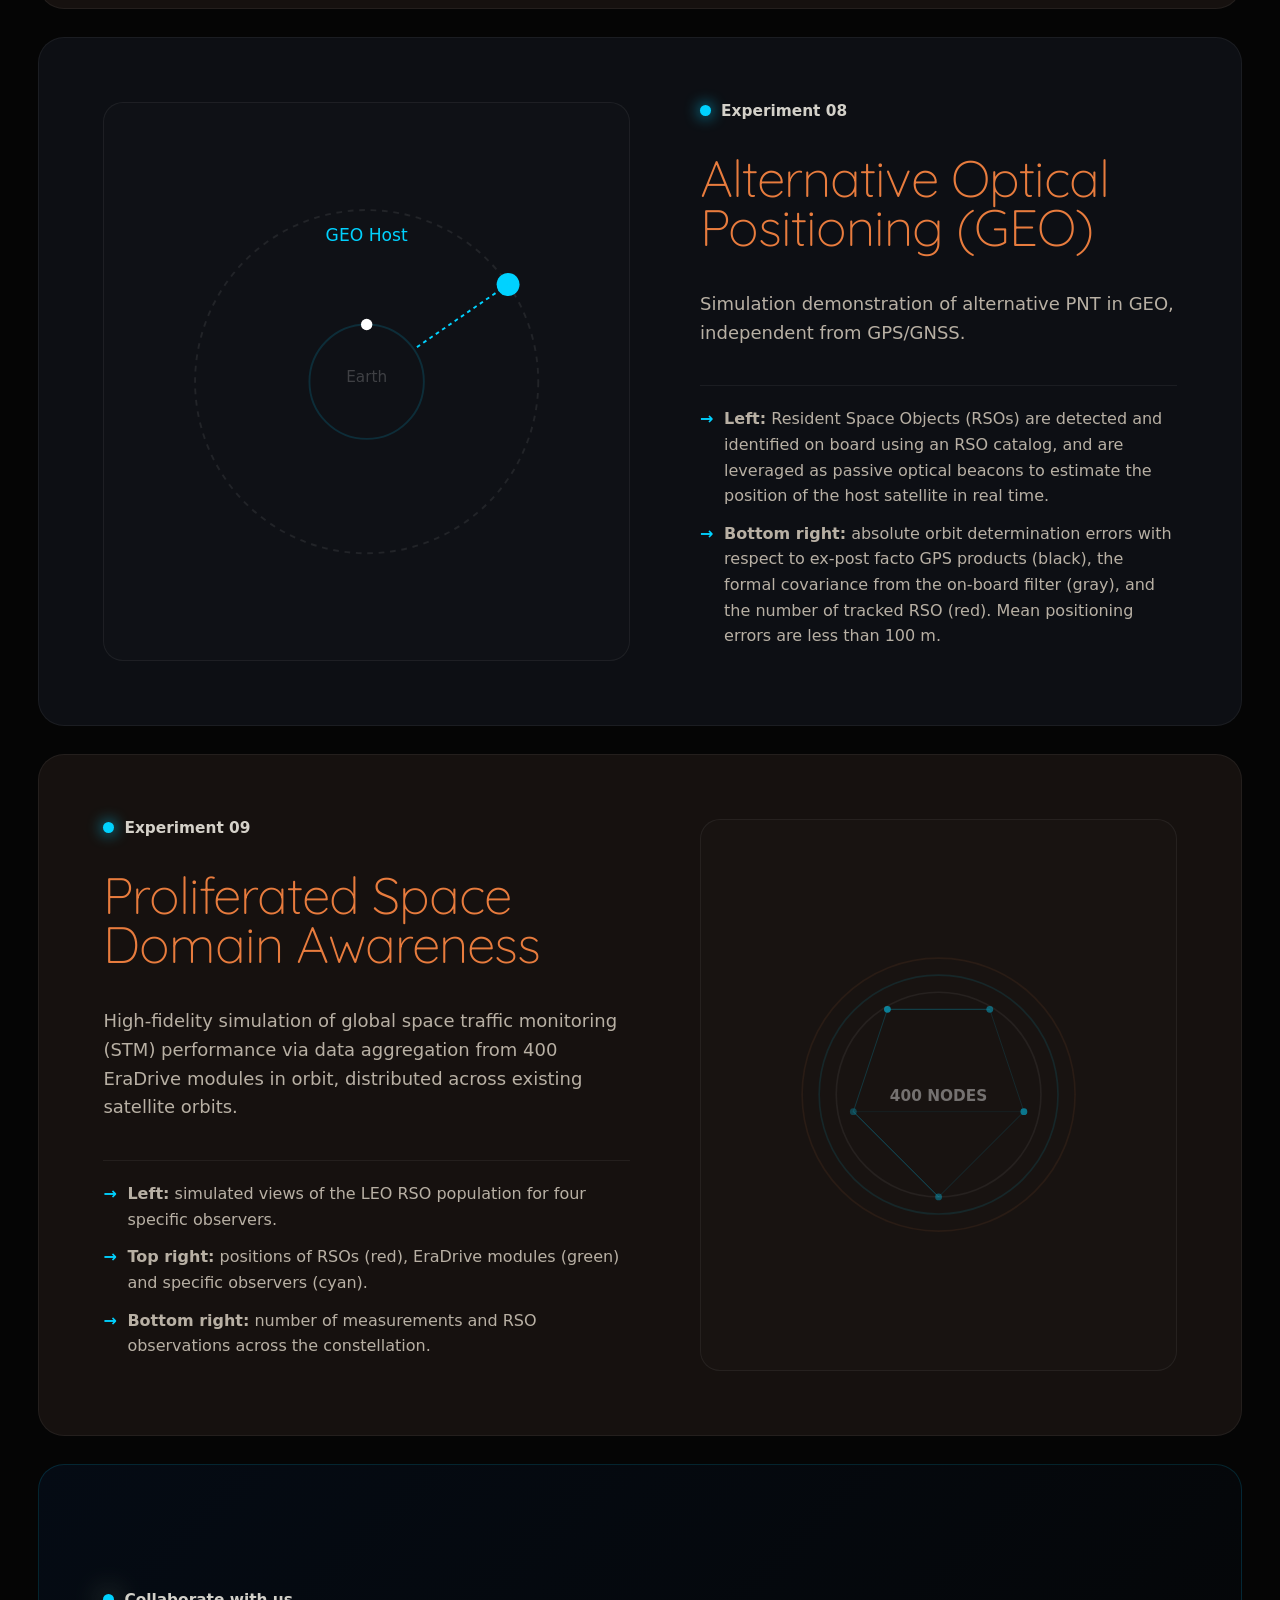
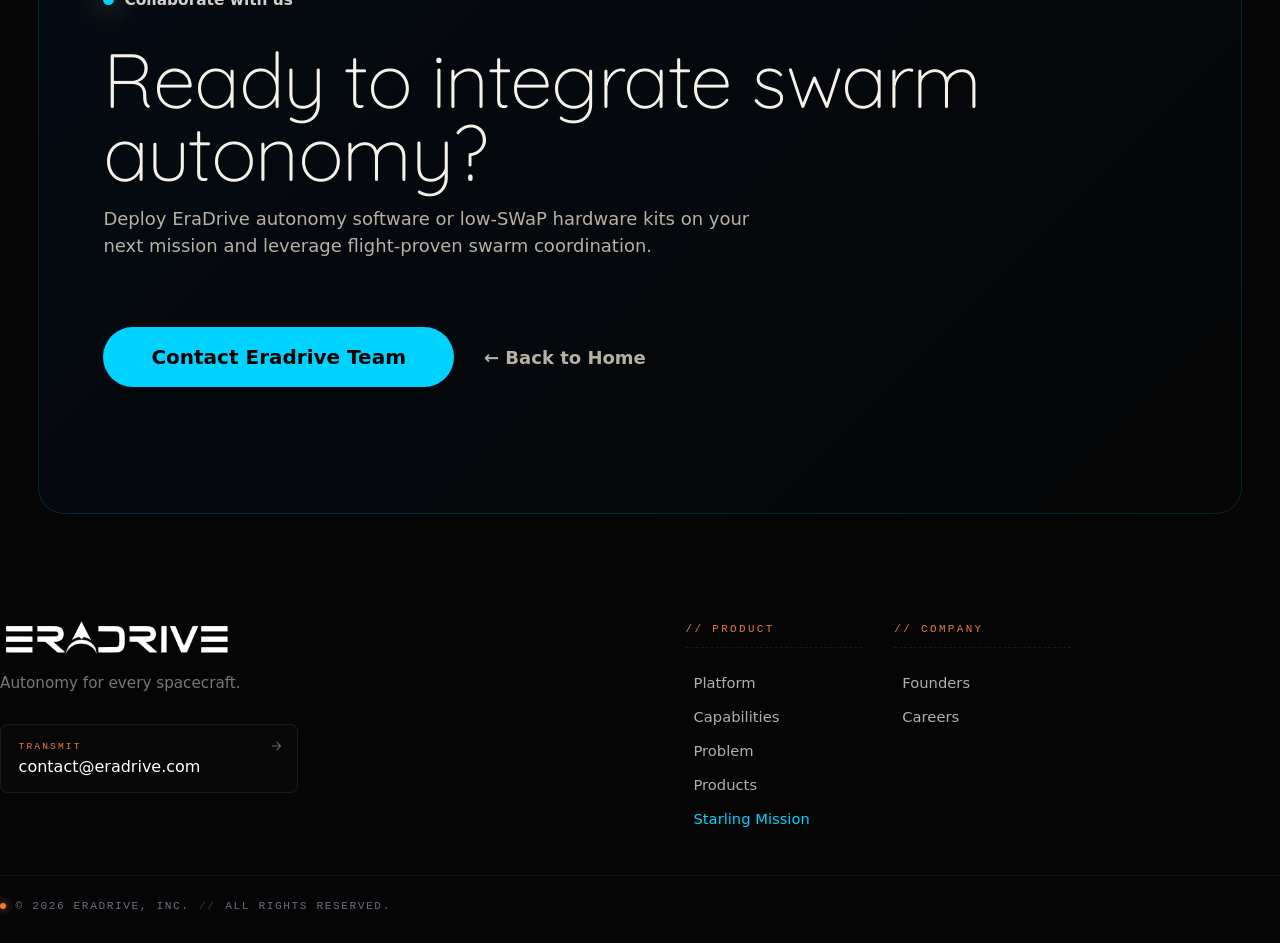
==== commit 1cb4eecd: "Add NASA logo and credits under the starling video player" ====
--- a/html/starling_mission.html
+++ b/html/starling_mission.html
@@ -260,10 +260,16 @@
         </button>
       </div>
       <div class="video-container">
-        <video id="starling-video" autoplay loop muted playsinline controls style="width: 100%; height: auto; display: block; border-radius: 20px; object-fit: cover;">
+        <video id="starling-video" autoplay loop muted playsinline controls style="width: 100%; height: auto; display: block; border-radius: 20px 20px 0 0; object-fit: cover;">
           <source src="../data/starling_mid.mp4" type="video/mp4">
           Your browser does not support the video tag.
         </video>
+        <div class="video-credit" style="background: rgba(255, 255, 255, 0.015); padding: 16px 20px; display: flex; align-items: center; gap: 18px; border-top: 1px solid rgba(0, 210, 255, 0.15);">
+          <img src="../data/nasa.png" alt="NASA Logo" style="height: 38px; width: auto; opacity: 0.95; flex-shrink: 0;">
+          <p style="margin: 0; font-size: 13px; color: var(--muted); line-height: 1.45; font-family: var(--sans);">
+            Special thanks to NASA Ames Research Center and the NASA Starling Swarm Mission team for providing the orbital video footage and data.
+          </p>
+        </div>
       </div>
     </section>
 
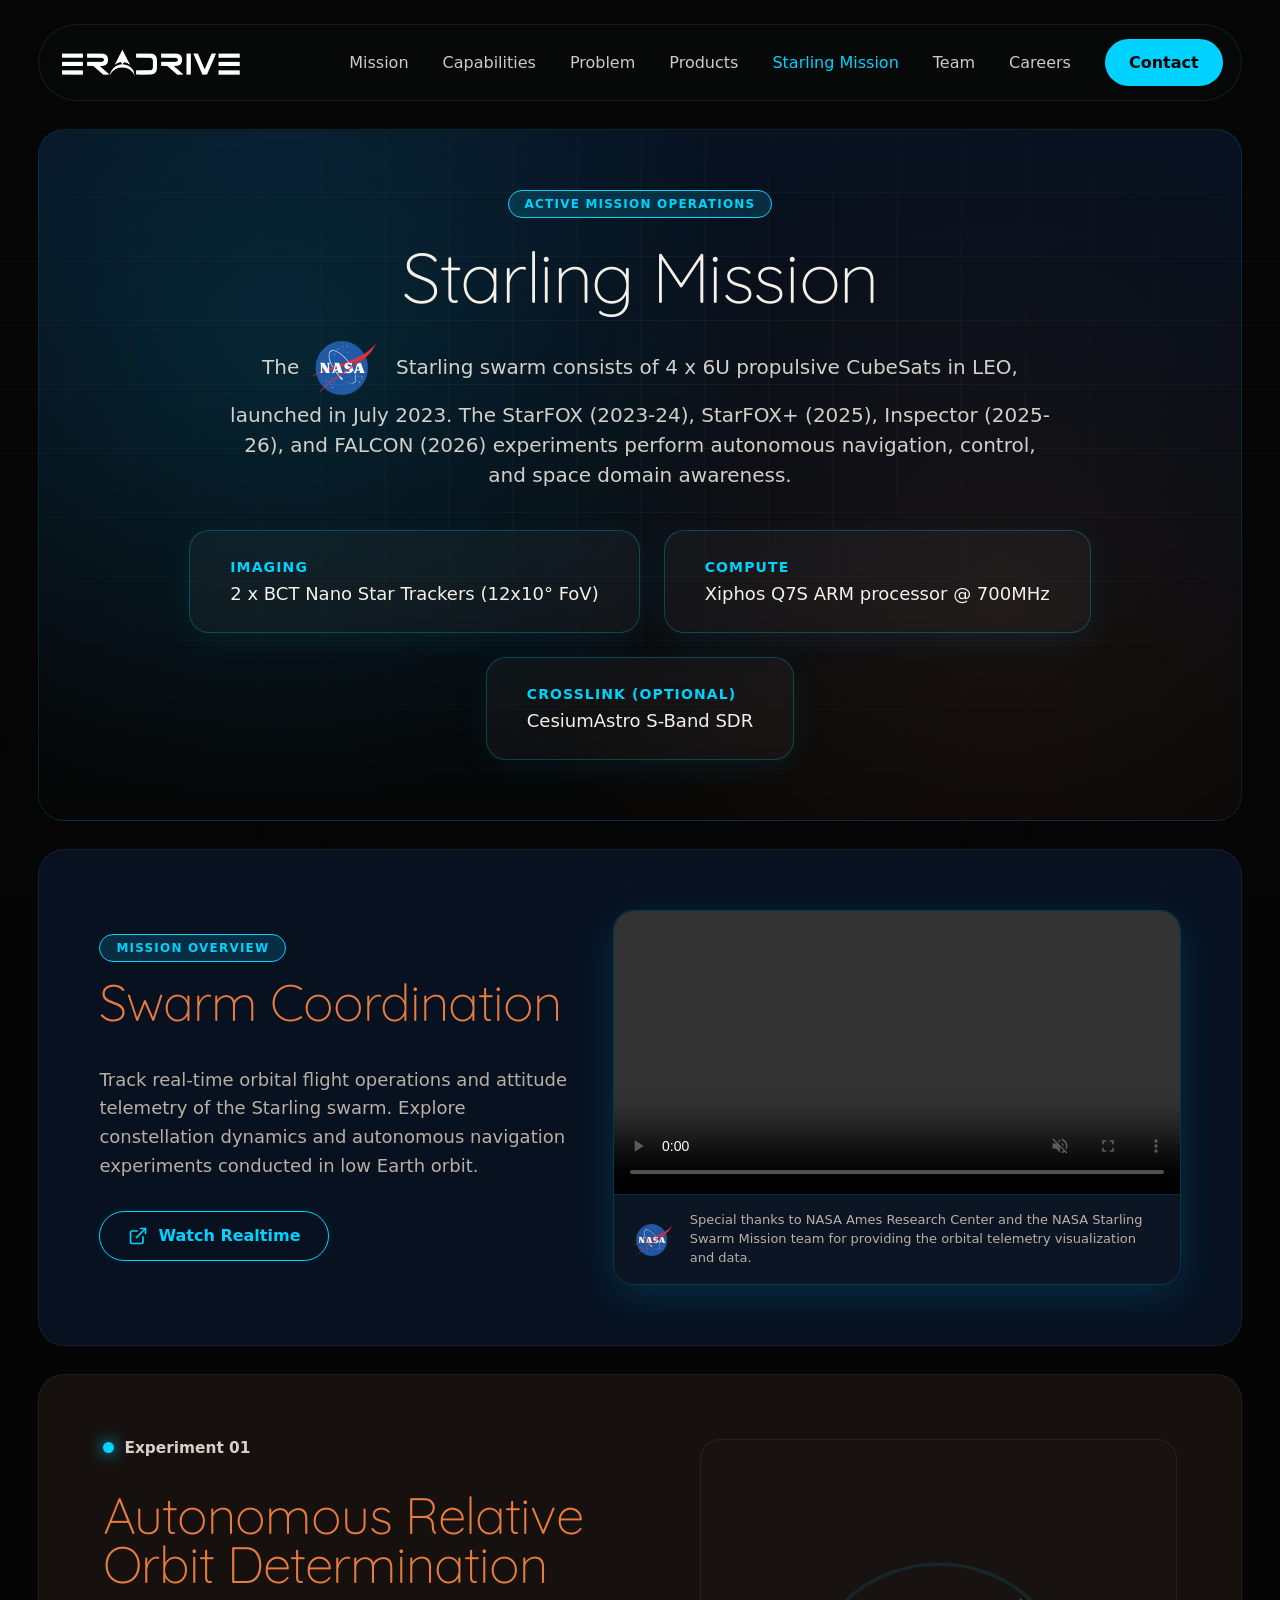
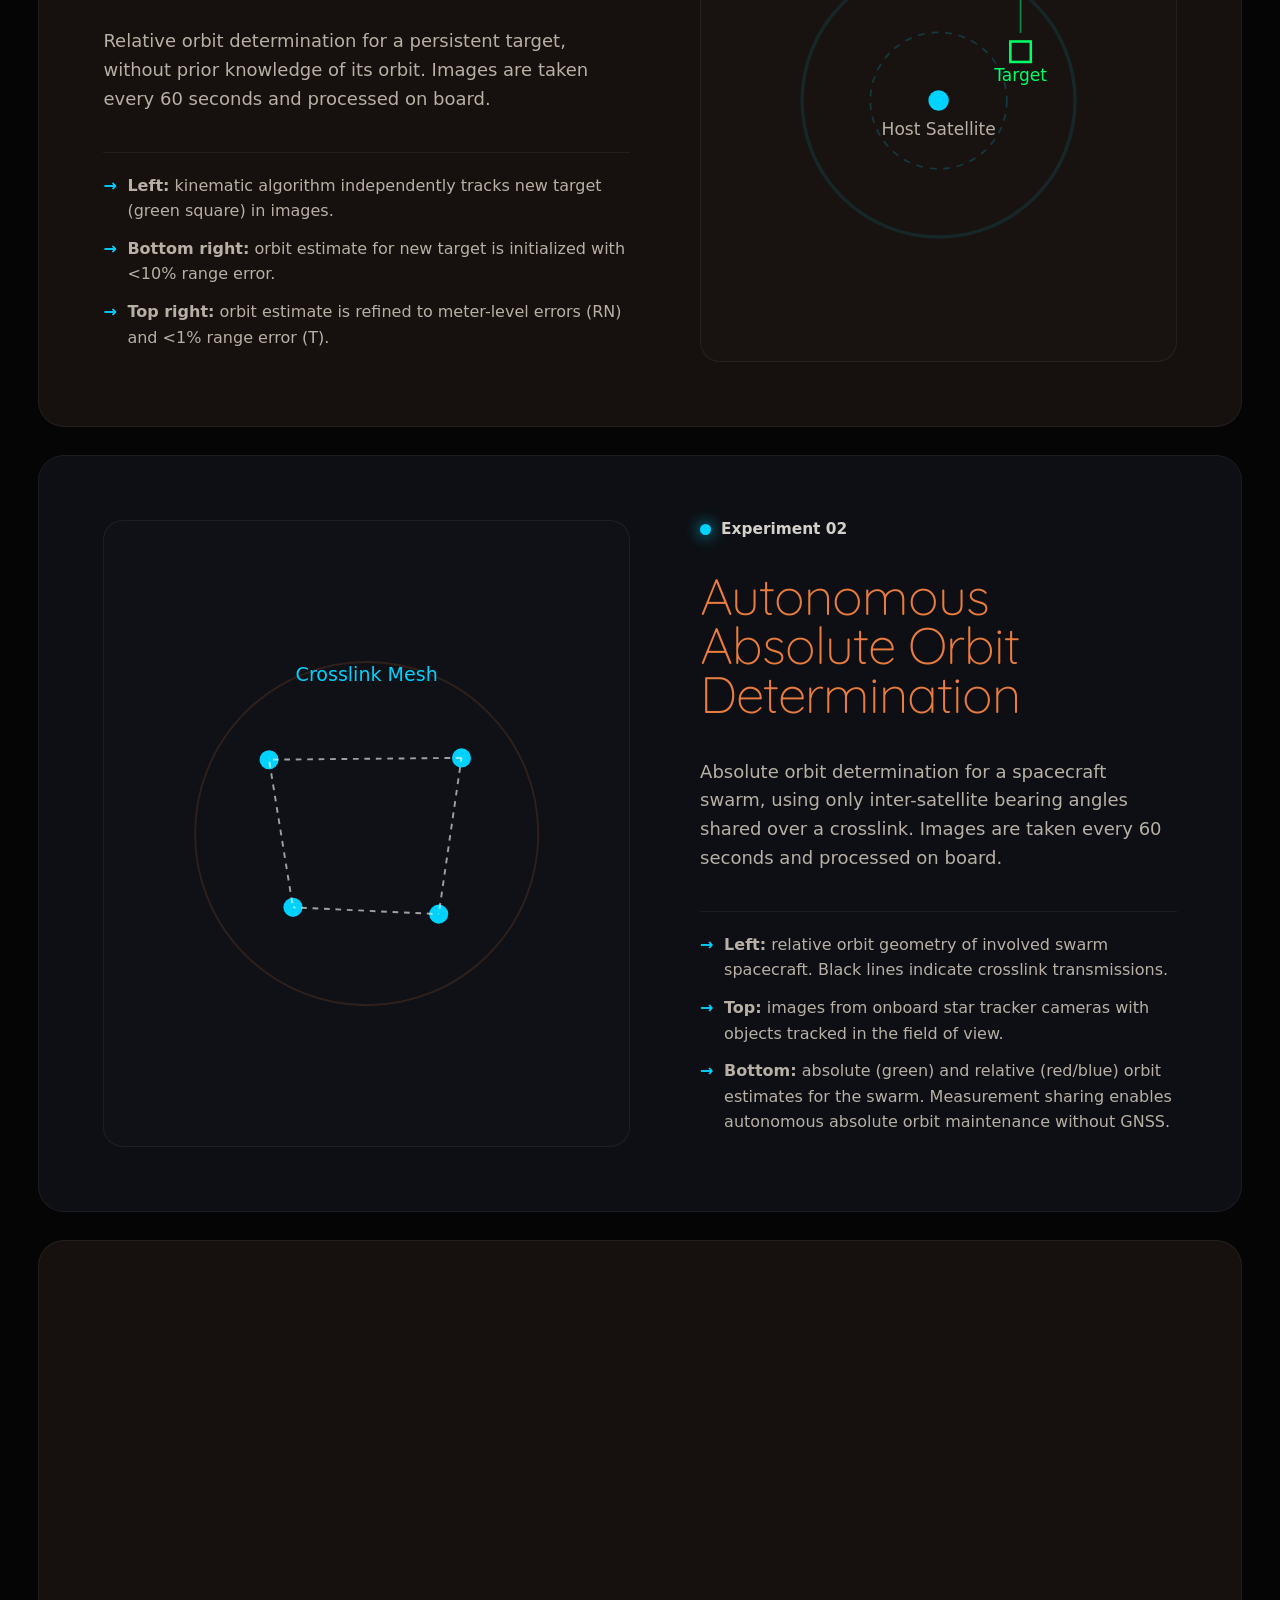
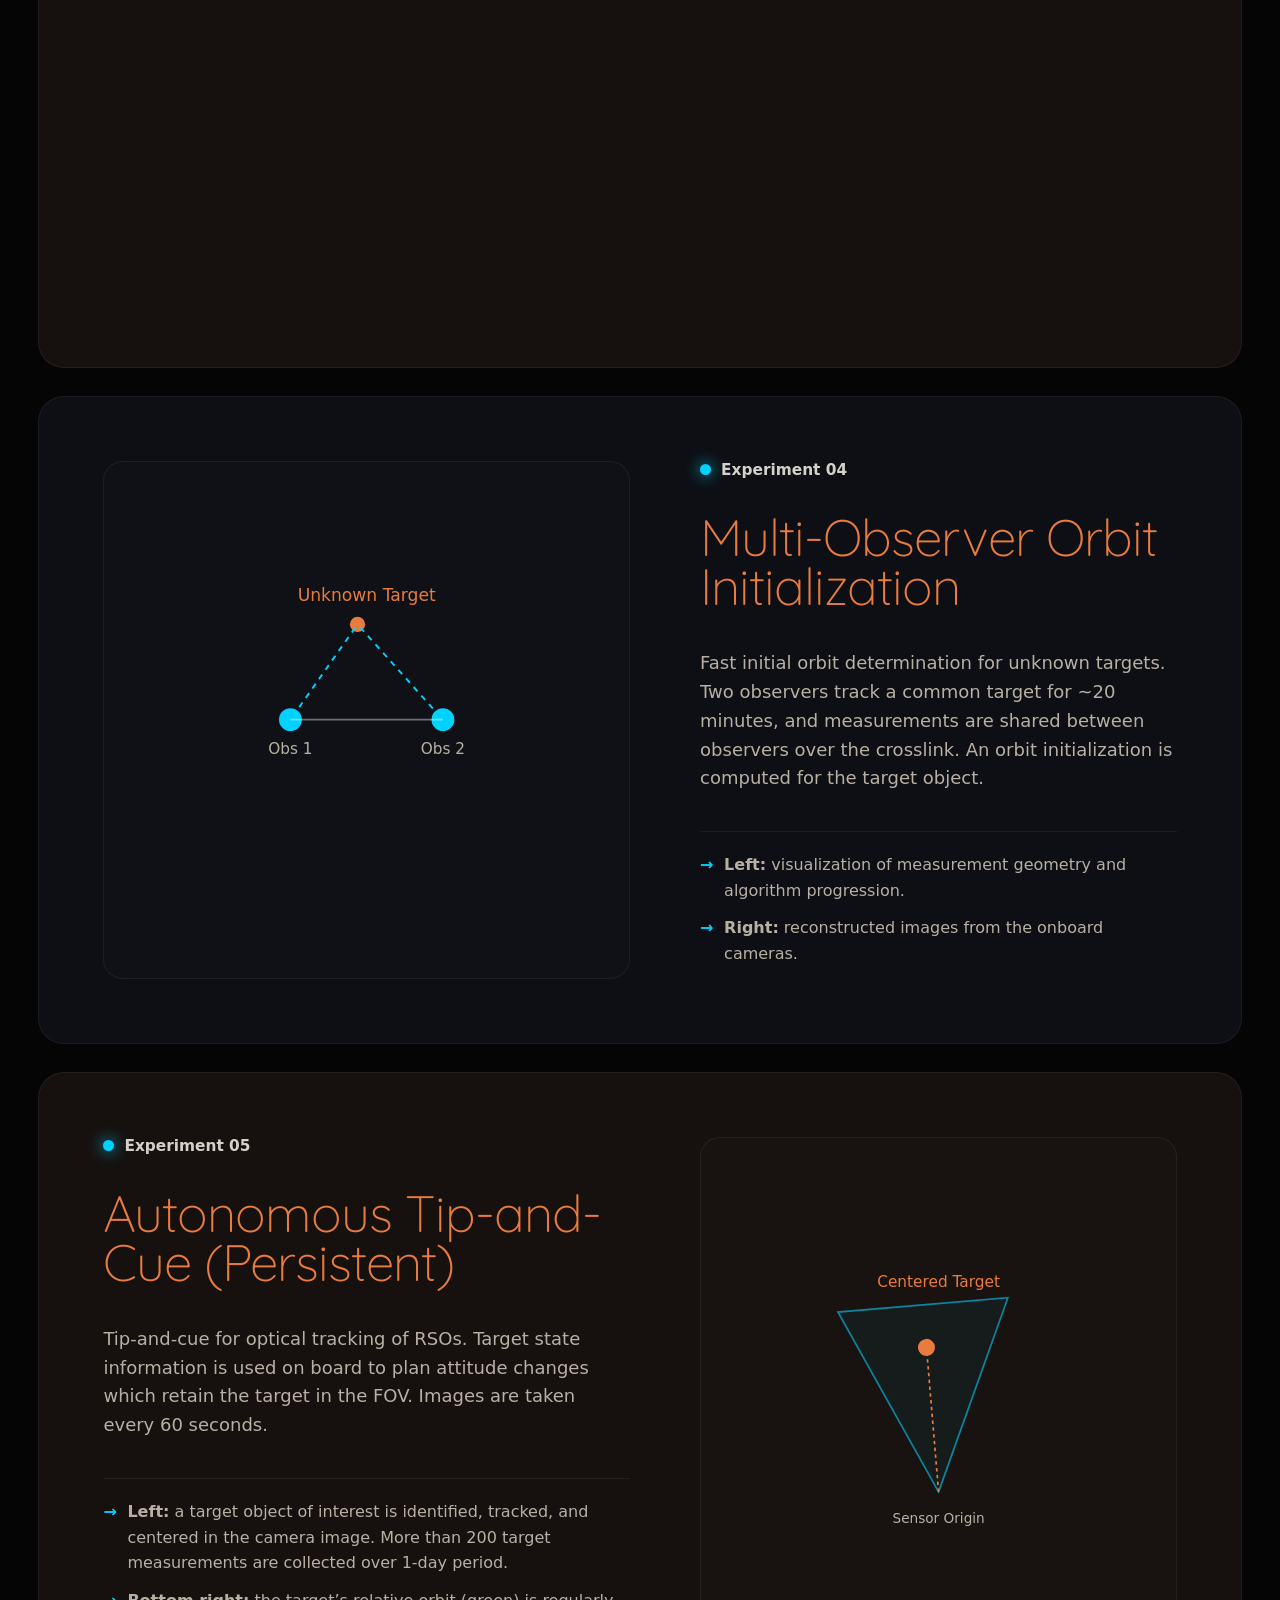
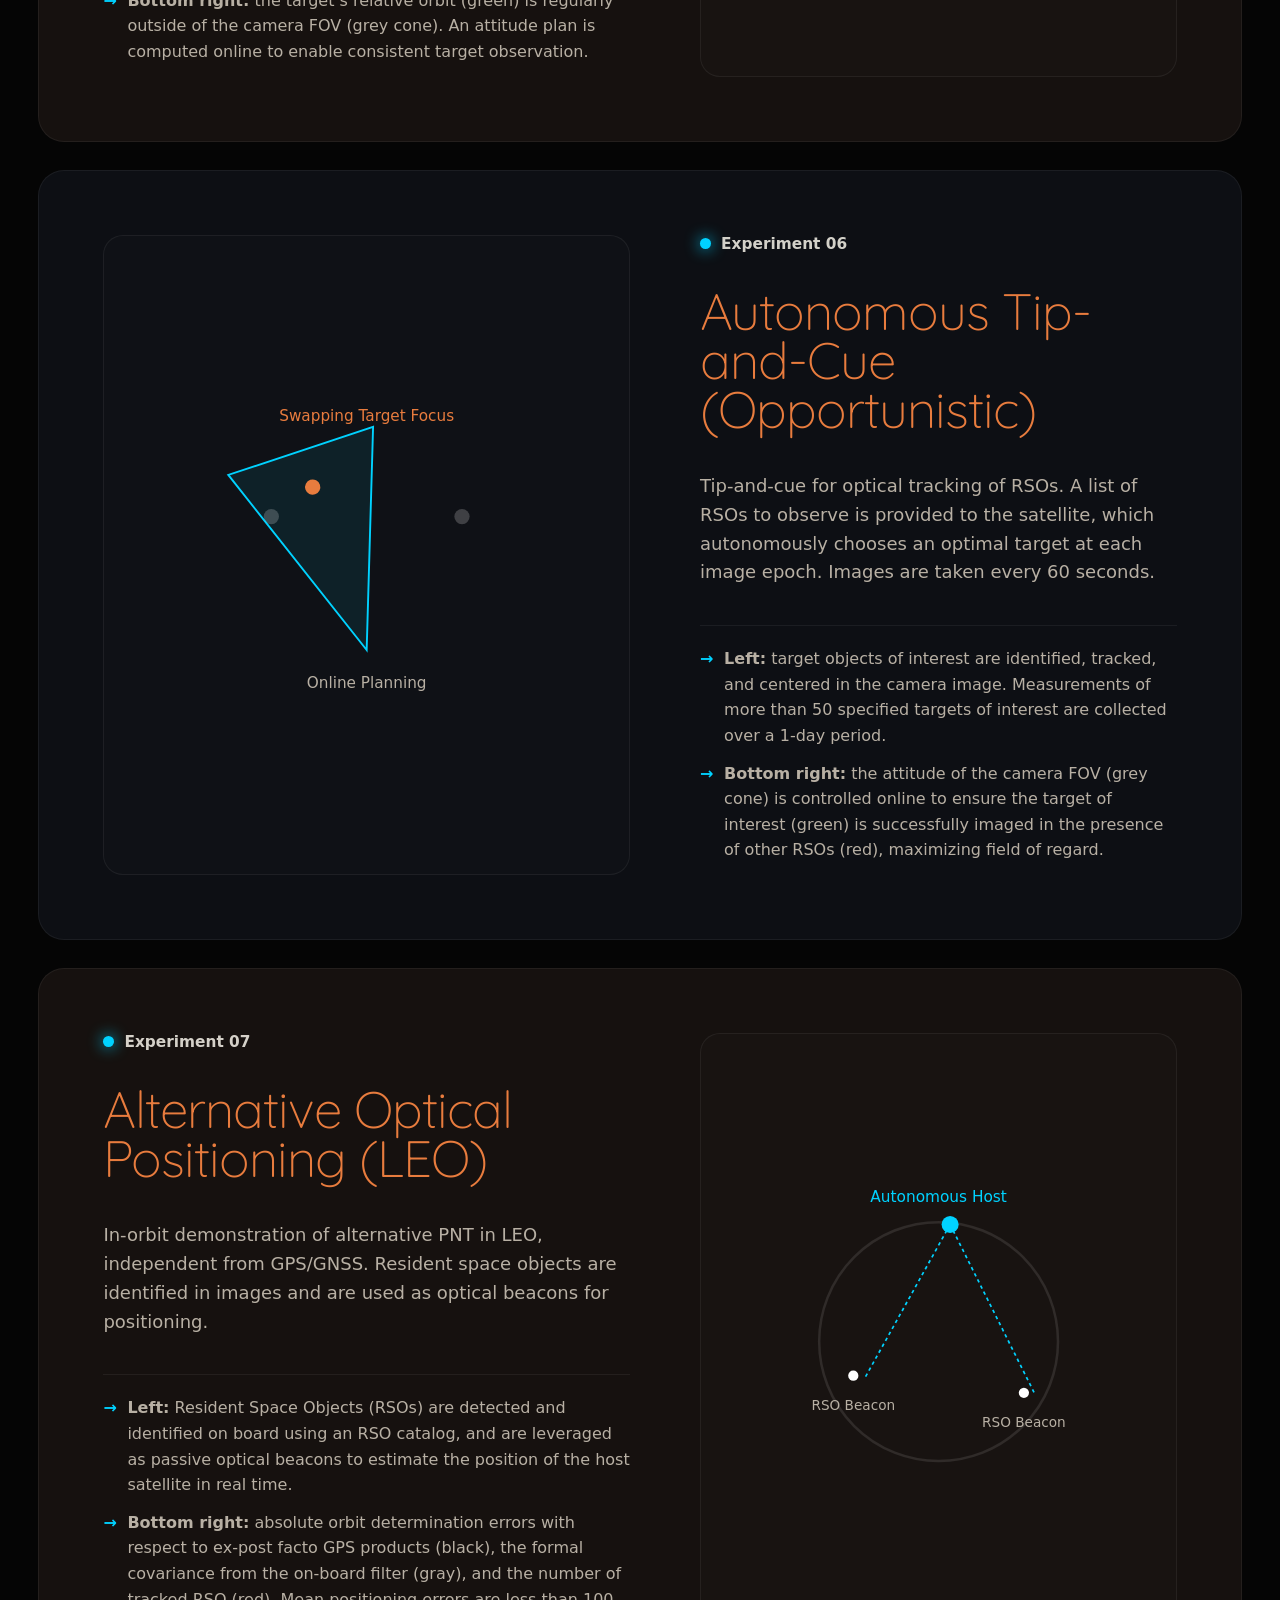
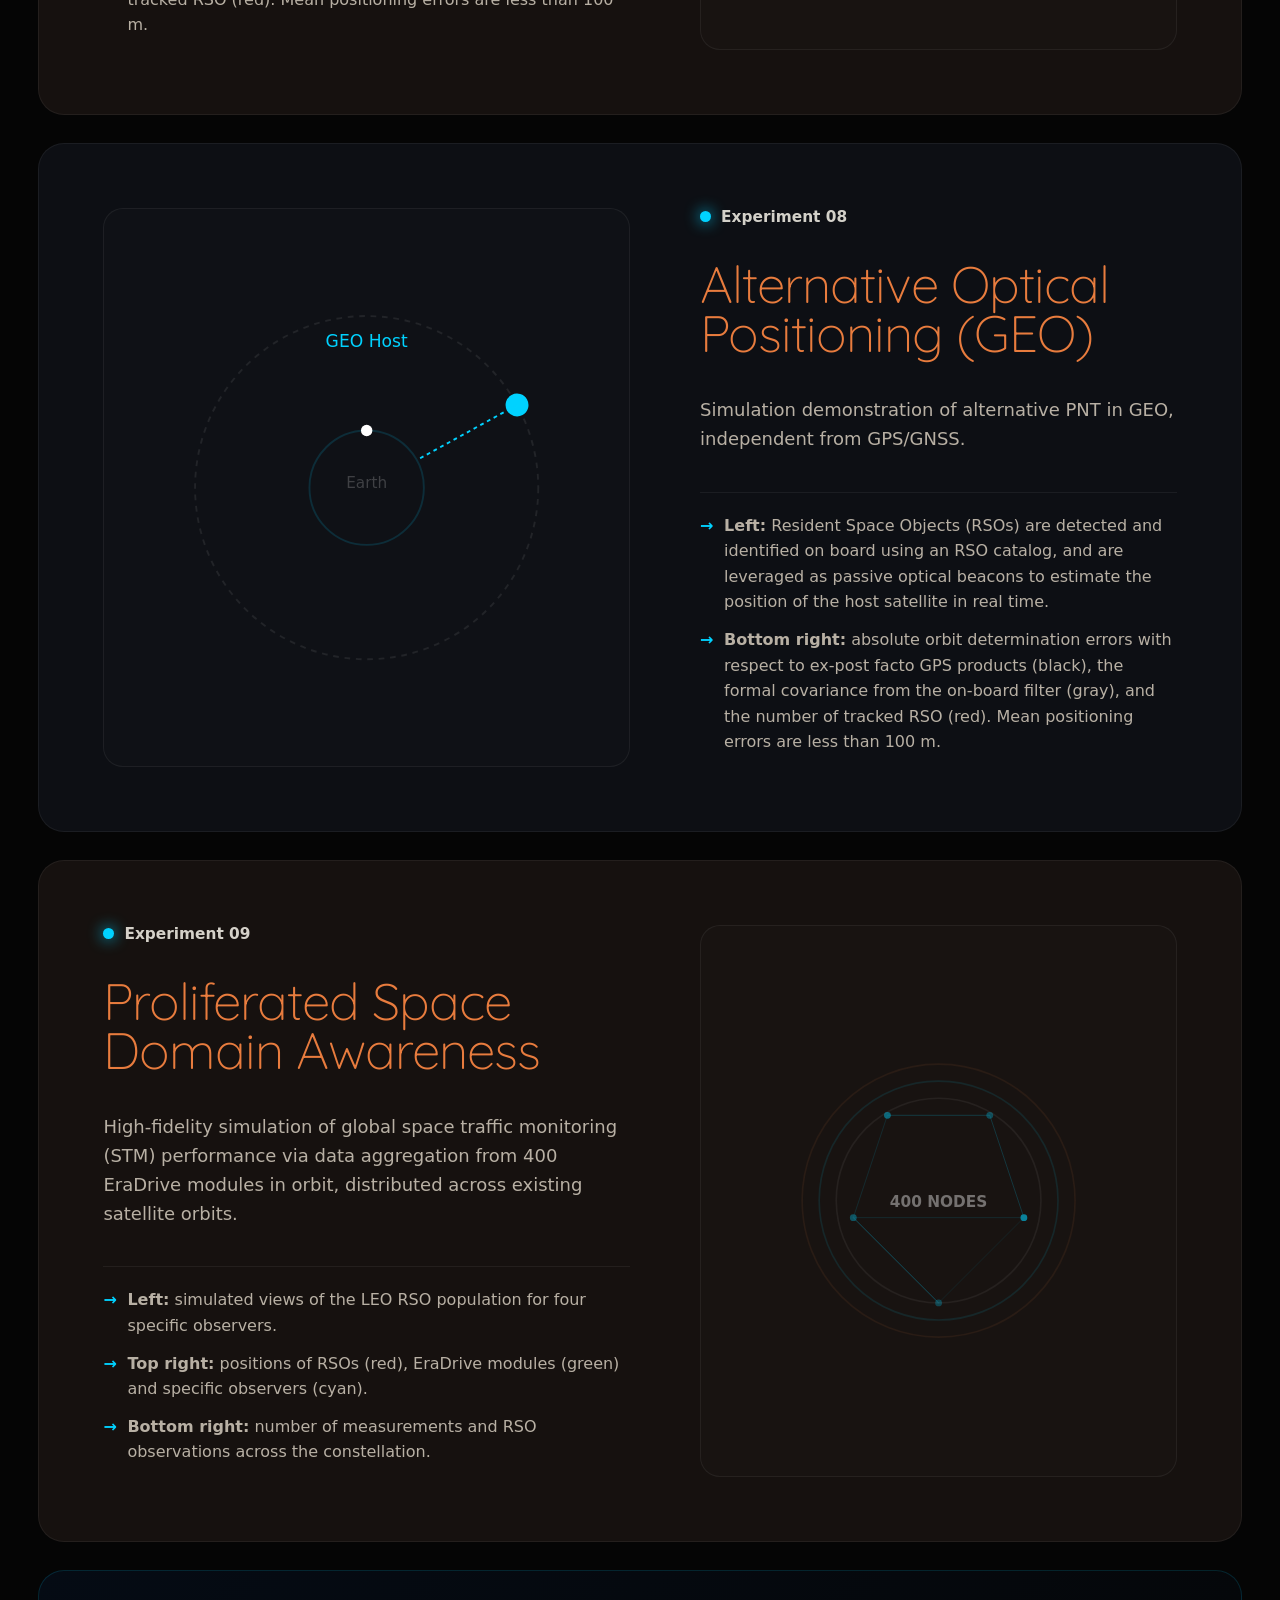
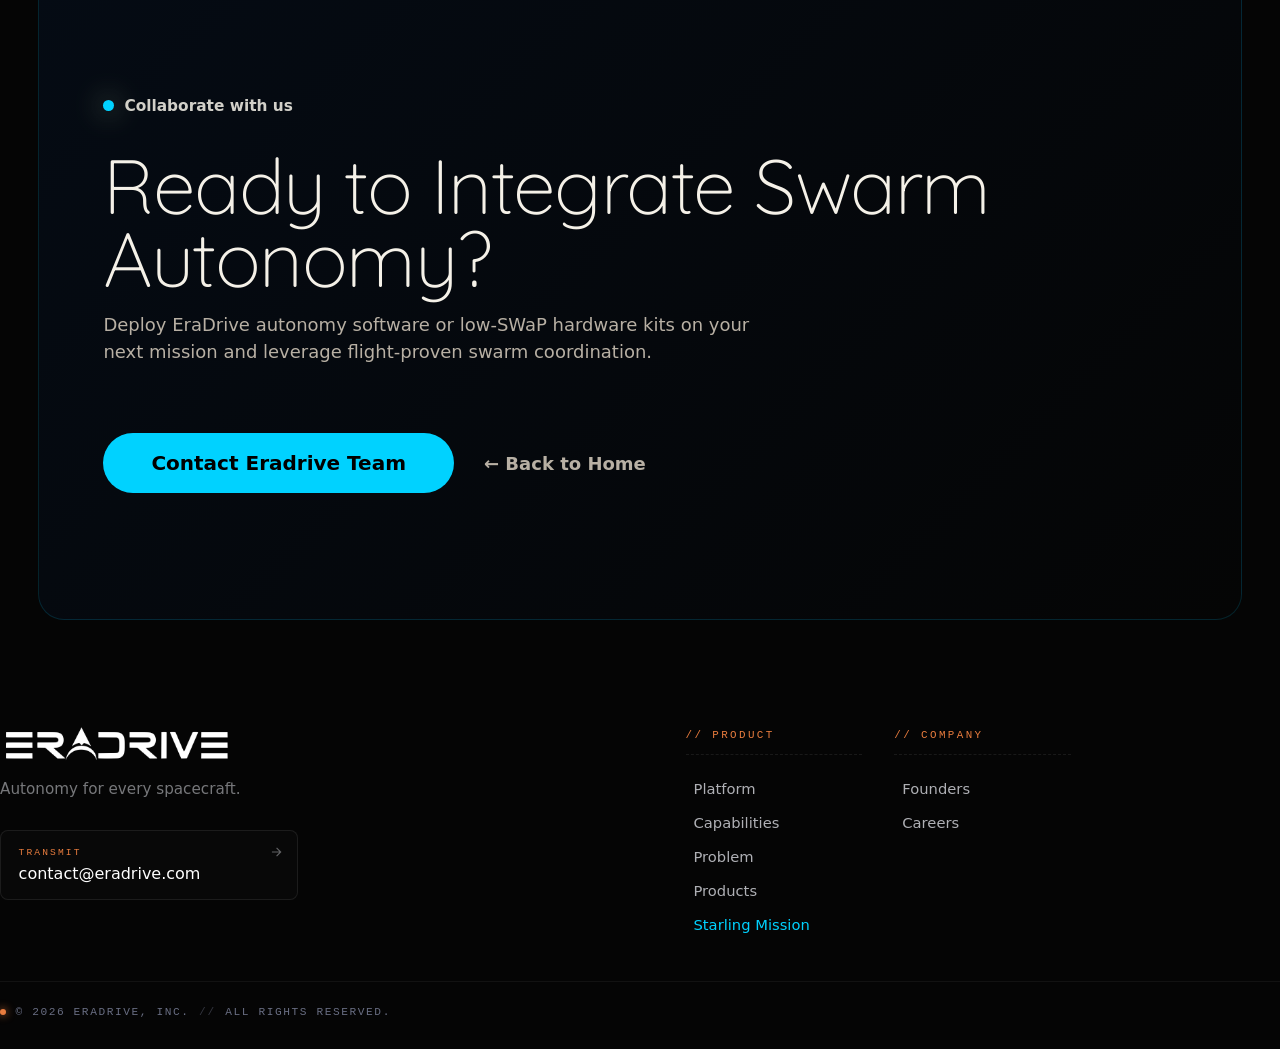
==== commit fbe488bf: "Update website content and photos" ====
--- a/html/starling_mission.html
+++ b/html/starling_mission.html
@@ -1,781 +1,770 @@
-<!doctype html>
-<html lang="it">
-<head>
-  <meta charset="utf-8" />
-  <meta name="viewport" content="width=device-width, initial-scale=1" />
-  <title>Starling Mission — EraDrive</title>
-  <link rel="stylesheet" href="../style.css" />
-  <style>
-    :root {
-      --starling-cyan: #00d2ff;
-      --starling-glow: rgba(0, 210, 255, 0.15);
-      --accent-orange: #e87c3e;
-      --card-bg: rgba(255, 255, 255, 0.02);
-      --card-border: rgba(255, 255, 255, 0.05);
-    }
-    
-    .starling-hero {
-      min-height: 500px;
-      position: relative;
-      display: grid;
-      place-items: center;
-      isolation: isolate;
-      background: linear-gradient(180deg, #071120 0%, #050505 100%);
-      border-radius: 26px;
-      overflow: hidden;
-      border: 1px solid rgba(0, 210, 255, 0.15);
-      margin-top: 28px;
-    }
-    
-    .starling-hero::before {
-      content: '';
-      position: absolute;
-      inset: 0;
-      background-image: 
-        radial-gradient(circle at 20% 30%, rgba(0, 210, 255, 0.12) 0%, transparent 45%),
-        radial-gradient(circle at 80% 70%, rgba(232, 124, 62, 0.08) 0%, transparent 45%);
-      pointer-events: none;
-      z-index: 1;
-    }
-
-    .badge-starling {
-      background: var(--starling-glow);
-      color: var(--starling-cyan);
-      border: 1px solid var(--starling-cyan);
-      padding: 6px 16px;
-      border-radius: 999px;
-      font-size: 12px;
-      font-weight: 600;
-      letter-spacing: 0.1em;
-      text-transform: uppercase;
-      display: inline-block;
-      margin-bottom: 24px;
-    }
-
-    .hardware-spec-list {
-      display: flex;
-      flex-wrap: wrap;
-      gap: 24px;
-      margin-top: 40px;
-      justify-content: center;
-    }
-
-    .hw-badge {
-      background: rgba(255, 255, 255, 0.04);
-      border: 1px solid rgba(0, 210, 255, 0.25);
-      padding: 28px 40px;
-      border-radius: 20px;
-      font-size: 18px;
-      text-align: left;
-      font-family: var(--sans);
-      min-width: 280px;
-      box-shadow: 0 8px 32px rgba(0, 210, 255, 0.08);
-      backdrop-filter: blur(8px);
-      transition: all 0.3s ease;
-    }
-
-    .hw-badge:hover {
-      border-color: var(--starling-cyan);
-      background: rgba(255, 255, 255, 0.06);
-      transform: translateY(-2px);
-      box-shadow: 0 12px 40px rgba(0, 210, 255, 0.15);
-    }
-
-    .hw-badge strong {
-      color: var(--starling-cyan);
-      display: block;
-      margin-bottom: 8px;
-      font-size: 14px;
-      letter-spacing: 0.08em;
-      text-transform: uppercase;
-    }
-
-    .exp-bullets {
-      border-top: 1px solid rgba(255, 255, 255, 0.06);
-      padding-top: 20px;
-      margin-top: 20px;
-    }
-
-    .exp-bullet {
-      font-size: 16px;
-      line-height: 1.6;
-      color: var(--muted);
-      margin-bottom: 12px;
-      position: relative;
-      padding-left: 24px;
-    }
-
-    .exp-bullet::before {
-      content: '→';
-      position: absolute;
-      left: 0;
-      color: var(--starling-cyan);
-      font-weight: bold;
-    }
-
-    .exp-visual-box {
-      border-radius: 20px;
-      border: 1px solid rgba(255, 255, 255, 0.06);
-      background: rgba(255, 255, 255, 0.01);
-      display: flex;
-      align-items: center;
-      justify-content: center;
-      min-height: 280px;
-      padding: 24px;
-      position: relative;
-      overflow: hidden;
-    }
-    
-    /* Scroll Reveal & Page load transitions */
-    .reveal {
-      opacity: 0;
-      transform: translateY(20px);
-      transition: opacity 0.8s cubic-bezier(0.16, 1, 0.3, 1), transform 0.8s cubic-bezier(0.16, 1, 0.3, 1);
-    }
-    .reveal.active {
-      opacity: 1;
-      transform: translateY(0);
-    }
-
-    .starling-video-card {
-      background: #071120;
-      margin-top: 28px;
-      position: relative;
-      padding: clamp(30px, 5vw, 60px);
-      display: grid;
-      grid-template-columns: 1fr 1.2fr;
-      gap: 40px;
-      align-items: center;
-    }
-    
-    .video-cta-btn {
-      background: transparent;
-      border: 1px solid var(--starling-cyan);
-      color: var(--starling-cyan);
-      padding: 14px 28px;
-      border-radius: 999px;
-      font-weight: 600;
-      cursor: pointer;
-      display: inline-flex;
-      align-items: center;
-      gap: 10px;
-      width: fit-content;
-      transition: all 0.3s ease;
-      box-shadow: 0 0 10px rgba(0, 210, 255, 0.1);
-    }
-    
-    .video-cta-btn:hover {
-      background: var(--starling-cyan);
-      color: #000;
-      box-shadow: 0 0 20px var(--starling-cyan);
-      transform: translateY(-2px);
-    }
-    
-    .video-container {
-      position: relative;
-      border-radius: 20px;
-      overflow: hidden;
-      border: 1px solid rgba(0, 210, 255, 0.2);
-      box-shadow: 0 12px 40px rgba(0, 210, 255, 0.15);
-      line-height: 0;
-    }
-
-    @media (max-width: 980px) {
-      .starling-video-card {
-        grid-template-columns: 1fr;
-        gap: 30px;
-      }
-    }
-
-    main section h2 {
-      color: var(--accent-orange);
-    }
-    main section.minimal-section h2 {
-      color: var(--text);
-    }
-  </style>
-</head>
-<body>
-  <header class="site-header">
-    <a class="brand" href="../index.html">
-      <img src="../data/logo.png" alt="EraDrive Logo" style="height: 32px; width: auto; display: block;">
-    </a>
-    <button class="menu-toggle" aria-label="Toggle Menu">
-      <span></span>
-      <span></span>
-      <span></span>
-    </button>
-    <nav class="nav" aria-label="Main Navigation">
-      <a href="../index.html#intro">Mission</a>
-      <a href="../index.html#sistema">Capabilities</a>
-      <a href="../index.html#lavorazioni">Problem</a>
-      <a href="../index.html#products">Products</a>
-      <a href="#" class="active" style="color: var(--starling-cyan);">Starling Mission</a>
-      <a href="../index.html#team">Team</a>
-      <a href="../index.html#careers">Careers</a>
-      <a href="../index.html#contatti" class="nav-cta" style="background: var(--starling-cyan);">Contact</a>
-    </nav>
-  </header>
-
-  <main>
-    <!-- HERO -->
-    <section class="starling-hero">
-      <div class="hero-content" style="position: relative; z-index: 2; max-width: 1000px; padding: 60px 24px;">
-        <span class="badge-starling">Active Mission Operations</span>
-        <h1 style="color: var(--text); font-family: 'Quicksand', sans-serif;">Starling Mission</h1>
-        <p class="hero-text" style="color: rgba(245,241,232,0.85); font-size: 20px; max-width: 820px; margin: 24px auto 0; line-height: 1.5;">
-          The <img src="../data/nasa.png" alt="NASA" style="height: 64px; vertical-align: middle; margin: 0 14px 0 6px; display: inline-block;"> Starling swarm consists of 4 x 6U propulsive CubeSats in LEO, launched in July 2023. StarFOX (2023-24), StarFOX+ (2025), and FALCON (2026) experiments perform autonomous navigation and control.
-        </p>
-        
-        <div class="hardware-spec-list">
-          <div class="hw-badge">
-            <strong>Imaging</strong>
-            2 x BCT Nano Star Trackers (12x10° FoV)
-          </div>
-          <div class="hw-badge">
-            <strong>Compute</strong>
-            Xiphos Q7S ARM processor @ 700MHz
-          </div>
-          <div class="hw-badge">
-            <strong>Crosslink (optional)</strong>
-            CesiumAstro S-Band SDR
-          </div>
-        </div>
-      </div>
-    </section>
-
-    <!-- VIDEO SECTION -->
-    <section class="section-card starling-video-card">
-      <div style="display: flex; flex-direction: column; justify-content: center; z-index: 2;">
-        <span class="badge-starling" style="margin-bottom: 16px; width: fit-content;">Mission Overview</span>
-        <h2 style="font-size: clamp(32px, 4vw, 54px); margin-bottom: 20px;">Swarm Coordination</h2>
-        <p style="font-size: 18px; color: var(--muted); line-height: 1.6; margin-bottom: 30px;">
-          Watch real-time orbital flight operations and attitude telemetry of the Starling swarm. The video displays constellation dynamics and autonomous navigation experiments conducted in low Earth orbit.
-        </p>
-        <button id="fullscreen-video-btn" class="video-cta-btn">
-          <svg width="20" height="20" viewBox="0 0 24 24" fill="none" stroke="currentColor" stroke-width="2" stroke-linecap="round" stroke-linejoin="round">
-            <path d="M8 3H5a2 2 0 0 0-2 2v3m18 0V5a2 2 0 0 0-2-2h-3m0 18h3a2 2 0 0 0 2-2v-3M3 16v3a2 2 0 0 0 2 2h3"/>
-          </svg>
-          Watch Fullscreen
-        </button>
-      </div>
-      <div class="video-container">
-        <video id="starling-video" autoplay loop muted playsinline controls style="width: 100%; height: auto; display: block; border-radius: 20px 20px 0 0; object-fit: cover;">
-          <source src="../data/starling_mid.mp4" type="video/mp4">
-          Your browser does not support the video tag.
-        </video>
-        <div class="video-credit" style="background: rgba(255, 255, 255, 0.015); padding: 16px 20px; display: flex; align-items: center; gap: 18px; border-top: 1px solid rgba(0, 210, 255, 0.15);">
-          <img src="../data/nasa.png" alt="NASA Logo" style="height: 38px; width: auto; opacity: 0.95; flex-shrink: 0;">
-          <p style="margin: 0; font-size: 13px; color: var(--muted); line-height: 1.45; font-family: var(--sans);">
-            Special thanks to NASA Ames Research Center and the NASA Starling Swarm Mission team for providing the orbital video footage and data.
-          </p>
-        </div>
-      </div>
-    </section>
-
-    <!-- SECTION 1: Relative Orbit Determination -->
-    <section class="split-card section-card" style="background: var(--panel); margin-top: 28px;">
-      <div style="display: flex; flex-direction: column; justify-content: center;">
-        <p class="eyebrow"><span style="background: var(--starling-cyan); box-shadow: 0 0 15px var(--starling-cyan);"></span>Experiment 01</p>
-        <h2 style="font-size: clamp(32px, 4vw, 54px); margin-bottom: 20px;">Autonomous Relative Orbit Determination</h2>
-        <p style="font-size: 18px; color: var(--muted); line-height: 1.6;">
-          Relative orbit determination for a persistent target, without prior knowledge of its orbit. Images are taken every 60 seconds and processed on board.
-        </p>
-        <div class="exp-bullets">
-          <div class="exp-bullet"><strong>Left:</strong> kinematic algorithm independently tracks new target (green square) in images.</div>
-          <div class="exp-bullet"><strong>Bottom right:</strong> orbit estimate for new target is initialized with &lt;10% range error.</div>
-          <div class="exp-bullet"><strong>Top right:</strong> orbit estimate is refined to meter-level errors (RN) and &lt;1% range error (T).</div>
-        </div>
-      </div>
-      <div class="exp-visual-box">
-        <svg viewBox="0 0 200 200" style="width: 80%; height: auto;">
-          <circle cx="100" cy="100" r="80" fill="none" stroke="rgba(0,210,255,0.1)" stroke-width="2"/>
-          <circle cx="100" cy="100" r="40" fill="none" stroke="rgba(0,210,255,0.2)" stroke-dasharray="4,4"/>
-          <!-- Target Tracker Graphic (Animated drift) -->
-          <g>
-            <animateTransform attributeName="transform" type="translate" values="0,0; 12,-8; -6,-14; 0,0" dur="8s" repeatCount="indefinite"/>
-            <rect x="135" y="75" width="12" height="12" fill="none" stroke="#00ff66" stroke-width="1.5" />
-            <line x1="141" y1="50" x2="141" y2="70" stroke="#00ff66" stroke-width="1" opacity="0.5"/>
-            <text x="141" y="98" fill="#00ff66" font-size="10" text-anchor="middle">Target</text>
-          </g>
-          <circle cx="100" cy="100" r="6" fill="var(--starling-cyan)"/>
-          <text x="100" y="120" fill="var(--muted)" font-size="10" text-anchor="middle">Host Satellite</text>
-        </svg>
-      </div>
-    </section>
-
-    <!-- SECTION 2: Absolute Orbit Determination -->
-    <section class="split-card section-card" style="background: #0d0f14; margin-top: 28px;">
-      <div class="exp-visual-box">
-        <svg viewBox="0 0 200 200" style="width: 80%; height: auto;">
-          <!-- 4 Swarm Satellites sharing paths (Animated drift and crosslinks) -->
-          <g>
-            <!-- Satellites -->
-            <circle cx="50" cy="60" r="5" fill="var(--starling-cyan)">
-              <animate attributeName="cx" values="50;53;47;50" dur="6s" repeatCount="indefinite"/>
-              <animate attributeName="cy" values="60;57;63;60" dur="6s" repeatCount="indefinite"/>
-            </circle>
-            <circle cx="150" cy="60" r="5" fill="var(--starling-cyan)">
-              <animate attributeName="cx" values="150;147;153;150" dur="7s" repeatCount="indefinite"/>
-              <animate attributeName="cy" values="60;63;57;60" dur="7s" repeatCount="indefinite"/>
-            </circle>
-            <circle cx="60" cy="140" r="5" fill="var(--starling-cyan)">
-              <animate attributeName="cx" values="60;63;57;60" dur="8s" repeatCount="indefinite"/>
-              <animate attributeName="cy" values="140;137;143;140" dur="8s" repeatCount="indefinite"/>
-            </circle>
-            <circle cx="140" cy="140" r="5" fill="var(--starling-cyan)">
-              <animate attributeName="cx" values="140;137;143;140" dur="9s" repeatCount="indefinite"/>
-              <animate attributeName="cy" values="140;143;137;140" dur="9s" repeatCount="indefinite"/>
-            </circle>
-            
-            <!-- Crosslinks with data flow -->
-            <line x1="50" y1="60" x2="150" y2="60" stroke="#fff" stroke-width="1" stroke-dasharray="3,3" opacity="0.6">
-              <animate attributeName="x1" values="50;53;47;50" dur="6s" repeatCount="indefinite"/>
-              <animate attributeName="y1" values="60;57;63;60" dur="6s" repeatCount="indefinite"/>
-              <animate attributeName="x2" values="150;147;153;150" dur="7s" repeatCount="indefinite"/>
-              <animate attributeName="y2" values="60;63;57;60" dur="7s" repeatCount="indefinite"/>
-              <animate attributeName="stroke-dashoffset" values="0;-20" dur="2s" repeatCount="indefinite"/>
-            </line>
-            <line x1="50" y1="60" x2="60" y2="140" stroke="#fff" stroke-width="1" stroke-dasharray="3,3" opacity="0.6">
-              <animate attributeName="x1" values="50;53;47;50" dur="6s" repeatCount="indefinite"/>
-              <animate attributeName="y1" values="60;57;63;60" dur="6s" repeatCount="indefinite"/>
-              <animate attributeName="x2" values="60;63;57;60" dur="8s" repeatCount="indefinite"/>
-              <animate attributeName="y2" values="140;137;143;140" dur="8s" repeatCount="indefinite"/>
-              <animate attributeName="stroke-dashoffset" values="0;-20" dur="2.5s" repeatCount="indefinite"/>
-            </line>
-            <line x1="150" y1="60" x2="140" y2="140" stroke="#fff" stroke-width="1" stroke-dasharray="3,3" opacity="0.6">
-              <animate attributeName="x1" values="150;147;153;150" dur="7s" repeatCount="indefinite"/>
-              <animate attributeName="y1" values="60;63;57;60" dur="7s" repeatCount="indefinite"/>
-              <animate attributeName="x2" values="140;137;143;140" dur="9s" repeatCount="indefinite"/>
-              <animate attributeName="y2" values="140;143;137;140" dur="9s" repeatCount="indefinite"/>
-              <animate attributeName="stroke-dashoffset" values="0;-20" dur="2.2s" repeatCount="indefinite"/>
-            </line>
-            <line x1="60" y1="140" x2="140" y2="140" stroke="#fff" stroke-width="1" stroke-dasharray="3,3" opacity="0.6">
-              <animate attributeName="x1" values="60;63;57;60" dur="8s" repeatCount="indefinite"/>
-              <animate attributeName="y1" values="140;137;143;140" dur="8s" repeatCount="indefinite"/>
-              <animate attributeName="x2" values="140;137;143;140" dur="9s" repeatCount="indefinite"/>
-              <animate attributeName="y2" values="140;143;137;140" dur="9s" repeatCount="indefinite"/>
-              <animate attributeName="stroke-dashoffset" values="0;-20" dur="2.8s" repeatCount="indefinite"/>
-            </line>
-            
-            <circle cx="100" cy="100" r="90" fill="none" stroke="rgba(232, 124, 62, 0.15)" stroke-width="1"/>
-          </g>
-          <text x="100" y="20" fill="var(--starling-cyan)" font-size="10" text-anchor="middle">Crosslink Mesh</text>
-        </svg>
-      </div>
-      <div style="display: flex; flex-direction: column; justify-content: center;">
-        <p class="eyebrow"><span style="background: var(--starling-cyan); box-shadow: 0 0 15px var(--starling-cyan);"></span>Experiment 02</p>
-        <h2 style="font-size: clamp(32px, 4vw, 54px); margin-bottom: 20px;">Autonomous Absolute Orbit Determination</h2>
-        <p style="font-size: 18px; color: var(--muted); line-height: 1.6;">
-          Absolute orbit determination for a spacecraft swarm, using only inter-satellite bearing angles shared over a crosslink. Images are taken every 60 seconds and processed on board.
-        </p>
-        <div class="exp-bullets">
-          <div class="exp-bullet"><strong>Left:</strong> relative orbit geometry of involved swarm spacecraft. Black lines indicate crosslink transmissions.</div>
-          <div class="exp-bullet"><strong>Top:</strong> images from onboard star tracker cameras with objects tracked in the field of view.</div>
-          <div class="exp-bullet"><strong>Bottom:</strong> absolute (green) and relative (red/blue) orbit estimates for the swarm. Measurement sharing enables autonomous absolute orbit maintenance without GNSS.</div>
-        </div>
-      </div>
-    </section>
-
-    <!-- SECTION 3: RSO Identification & Tracking -->
-    <section class="split-card section-card" style="background: var(--panel); margin-top: 28px;">
-      <div style="display: flex; flex-direction: column; justify-content: center;">
-        <p class="eyebrow"><span style="background: var(--starling-cyan); box-shadow: 0 0 15px var(--starling-cyan);"></span>Experiment 03</p>
-        <h2 style="font-size: clamp(32px, 4vw, 54px); margin-bottom: 20px;">Autonomous RSO Identification & Tracking</h2>
-        <p style="font-size: 18px; color: var(--muted); line-height: 1.6;">
-          Identification and tracking of transient resident space objects (RSOs) in the field of view. Images are taken every 60 seconds and processed on board.
-        </p>
-        <div class="exp-bullets">
-          <div class="exp-bullet"><strong>Left:</strong> uplinked Space-Track catalog is used to identify RSOs (white squares) in flight.</div>
-          <div class="exp-bullet"><strong>Top right:</strong> residuals between optical measurements of RSOs and their reference positions available from various ground products. Residuals are primarily &lt;100 m.</div>
-          <div class="exp-bullet"><strong>Bottom right:</strong> total number of identified RSOs (&gt;150 during this experiment).</div>
-        </div>
-      </div>
-      <div class="exp-visual-box">
-        <svg viewBox="0 0 200 200" style="width: 80%; height: auto;">
-          <!-- Camera Feed representation -->
-          <rect x="20" y="20" width="160" height="160" fill="none" stroke="rgba(255,255,255,0.15)" stroke-width="1"/>
-          
-          <!-- Scanning Sweep line -->
-          <line x1="20" y1="20" x2="180" y2="20" stroke="rgba(0, 210, 255, 0.4)" stroke-width="2">
-            <animate attributeName="y1" values="20;180;20" dur="4s" repeatCount="indefinite"/>
-            <animate attributeName="y2" values="20;180;20" dur="4s" repeatCount="indefinite"/>
-          </line>
-          
-          <!-- RSO highlights (Blinking) -->
-          <g>
-            <animate attributeName="opacity" values="1;0.3;1" dur="2s" repeatCount="indefinite"/>
-            <rect x="50" y="60" width="10" height="10" fill="none" stroke="#fff" stroke-width="1"/>
-            <rect x="130" y="110" width="10" height="10" fill="none" stroke="#fff" stroke-width="1"/>
-          </g>
-          <circle cx="55" cy="65" r="2" fill="var(--starling-cyan)"/>
-          <circle cx="135" cy="115" r="2" fill="var(--starling-cyan)"/>
-          
-          <text x="55" y="52" fill="#fff" font-size="8" text-anchor="middle">RSO-082</text>
-          <text x="135" y="102" fill="#fff" font-size="8" text-anchor="middle">RSO-144</text>
-          <text x="100" y="170" fill="rgba(255,255,255,0.3)" font-size="9" text-anchor="middle">Catalog Alignment</text>
-        </svg>
-      </div>
-    </section>
-
-    <!-- SECTION 4: Multi-Observer Orbit Initialization -->
-    <section class="split-card section-card" style="background: #0d0f14; margin-top: 28px;">
-      <div class="exp-visual-box">
-        <svg viewBox="0 0 200 200" style="width: 80%; height: auto;">
-          <circle cx="60" cy="100" r="6" fill="var(--starling-cyan)"/>
-          <circle cx="140" cy="100" r="6" fill="var(--starling-cyan)"/>
-          <!-- target drifting -->
-          <circle cx="100" cy="50" r="4" fill="var(--accent-orange)">
-            <animate attributeName="cx" values="100;105;95;100" dur="5s" repeatCount="indefinite"/>
-          </circle>
-          
-          <!-- Sight lines tracking -->
-          <line x1="60" y1="100" x2="100" y2="50" stroke="var(--starling-cyan)" stroke-width="1" stroke-dasharray="3,3">
-            <animate attributeName="x2" values="100;105;95;100" dur="5s" repeatCount="indefinite"/>
-            <animate attributeName="stroke-dashoffset" values="0;-20" dur="2s" repeatCount="indefinite"/>
-          </line>
-          <line x1="140" y1="100" x2="100" y2="50" stroke="var(--starling-cyan)" stroke-width="1" stroke-dasharray="3,3">
-            <animate attributeName="x2" values="100;105;95;100" dur="5s" repeatCount="indefinite"/>
-            <animate attributeName="stroke-dashoffset" values="0;-20" dur="2s" repeatCount="indefinite"/>
-          </line>
-          <line x1="60" y1="100" x2="140" y2="100" stroke="#fff" stroke-width="1" opacity="0.4">
-            <animate attributeName="stroke-dashoffset" values="0;20" stroke-dasharray="2,2" dur="3s" repeatCount="indefinite"/>
-          </line>
-          
-          <text x="100" y="38" fill="var(--accent-orange)" font-size="9" text-anchor="middle">Unknown Target</text>
-          <text x="60" y="118" fill="var(--muted)" font-size="8" text-anchor="middle">Obs 1</text>
-          <text x="140" y="118" fill="var(--muted)" font-size="8" text-anchor="middle">Obs 2</text>
-        </svg>
-      </div>
-      <div style="display: flex; flex-direction: column; justify-content: center;">
-        <p class="eyebrow"><span style="background: var(--starling-cyan); box-shadow: 0 0 15px var(--starling-cyan);"></span>Experiment 04</p>
-        <h2 style="font-size: clamp(32px, 4vw, 54px); margin-bottom: 20px;">Multi-Observer Orbit Initialization</h2>
-        <p style="font-size: 18px; color: var(--muted); line-height: 1.6;">
-          Fast initial orbit determination for unknown targets. Two observers track a common target for ~20 minutes, and measurements are shared between observers over the crosslink. An orbit initialization is computed for the target object.
-        </p>
-        <div class="exp-bullets">
-          <div class="exp-bullet"><strong>Left:</strong> visualization of measurement geometry and algorithm progression.</div>
-          <div class="exp-bullet"><strong>Right:</strong> reconstructed images from the onboard cameras.</div>
-        </div>
-      </div>
-    </section>
-
-    <!-- SECTION 5: Tip-and-Cue (Persistent) -->
-    <section class="split-card section-card" style="background: var(--panel); margin-top: 28px;">
-      <div style="display: flex; flex-direction: column; justify-content: center;">
-        <p class="eyebrow"><span style="background: var(--starling-cyan); box-shadow: 0 0 15px var(--starling-cyan);"></span>Experiment 05</p>
-        <h2 style="font-size: clamp(32px, 4vw, 54px); margin-bottom: 20px;">Autonomous Tip-and-Cue (Persistent)</h2>
-        <p style="font-size: 18px; color: var(--muted); line-height: 1.6;">
-          Tip-and-cue for optical tracking of RSOs. Target state information is used on board to plan attitude changes which retain the target in the FOV. Images are taken every 60 seconds.
-        </p>
-        <div class="exp-bullets">
-          <div class="exp-bullet"><strong>Left:</strong> a target object of interest is identified, tracked, and centered in the camera image. More than 200 target measurements are collected over 1-day period.</div>
-          <div class="exp-bullet"><strong>Bottom right:</strong> the target’s relative orbit (green) is regularly outside of the camera FOV (grey cone). An attitude plan is computed online to enable consistent target observation.</div>
-        </div>
-      </div>
-      <div class="exp-visual-box">
-        <svg viewBox="0 0 200 200" style="width: 80%; height: auto;">
-          <!-- Field of View Cone (Sweeping left and right) -->
-          <g>
-            <animateTransform attributeName="transform" type="rotate" values="0 100 150; 12 100 150; -12 100 150; 0 100 150" dur="6s" repeatCount="indefinite"/>
-            <path d="M 100 150 L 50 40 L 150 40 Z" fill="rgba(0, 210, 255, 0.08)" stroke="var(--starling-cyan)" stroke-width="1" opacity="0.6"/>
-            <circle cx="100" cy="65" r="5" fill="var(--accent-orange)"/>
-            <line x1="100" y1="150" x2="100" y2="65" stroke="var(--accent-orange)" stroke-width="1" stroke-dasharray="2,2"/>
-          </g>
-          <text x="100" y="30" fill="var(--accent-orange)" font-size="9" text-anchor="middle">Centered Target</text>
-          <text x="100" y="168" fill="var(--muted)" font-size="8" text-anchor="middle">Sensor Origin</text>
-        </svg>
-      </div>
-    </section>
-
-    <!-- SECTION 6: Tip-and-Cue (Opportunistic) -->
-    <section class="split-card section-card" style="background: #0d0f14; margin-top: 28px;">
-      <div class="exp-visual-box">
-        <svg viewBox="0 0 200 200" style="width: 80%; height: auto;">
-          <!-- Cone switches targets dynamically -->
-          <g>
-            <animateTransform attributeName="transform" type="rotate" values="0 100 150; -25 100 150; 25 100 150; 0 100 150" dur="9s" repeatCount="indefinite"/>
-            <path d="M 100 150 L 60 40 L 140 40 Z" fill="rgba(0, 210, 255, 0.08)" stroke="var(--starling-cyan)" stroke-width="1"/>
-            <circle cx="100" cy="60" r="4" fill="var(--accent-orange)"/>
-          </g>
-          <circle cx="50" cy="80" r="4" fill="rgba(255,255,255,0.2)"/>
-          <circle cx="150" cy="80" r="4" fill="rgba(255,255,255,0.2)"/>
-          <text x="100" y="30" fill="var(--accent-orange)" font-size="8" text-anchor="middle">Swapping Target Focus</text>
-          <text x="100" y="170" fill="var(--muted)" font-size="8" text-anchor="middle">Online Planning</text>
-        </svg>
-      </div>
-      <div style="display: flex; flex-direction: column; justify-content: center;">
-        <p class="eyebrow"><span style="background: var(--starling-cyan); box-shadow: 0 0 15px var(--starling-cyan);"></span>Experiment 06</p>
-        <h2 style="font-size: clamp(32px, 4vw, 54px); margin-bottom: 20px;">Autonomous Tip-and-Cue (Opportunistic)</h2>
-        <p style="font-size: 18px; color: var(--muted); line-height: 1.6;">
-          Tip-and-cue for optical tracking of RSOs. A list of RSOs to observe is provided to the satellite, which autonomously chooses an optimal target at each image epoch. Images are taken every 60 seconds.
-        </p>
-        <div class="exp-bullets">
-          <div class="exp-bullet"><strong>Left:</strong> target objects of interest are identified, tracked, and centered in the camera image. Measurements of more than 50 specified targets of interest are collected over a 1-day period.</div>
-          <div class="exp-bullet"><strong>Bottom right:</strong> the attitude of the camera FOV (grey cone) is controlled online to ensure the target of interest (green) is successfully imaged in the presence of other RSOs (red), maximizing field of regard.</div>
-        </div>
-      </div>
-    </section>
-
-    <!-- SECTION 7: Alternative Optical Positioning (LEO) -->
-    <section class="split-card section-card" style="background: var(--panel); margin-top: 28px;">
-      <div style="display: flex; flex-direction: column; justify-content: center;">
-        <p class="eyebrow"><span style="background: var(--starling-cyan); box-shadow: 0 0 15px var(--starling-cyan);"></span>Experiment 07</p>
-        <h2 style="font-size: clamp(32px, 4vw, 54px); margin-bottom: 20px;">Alternative Optical Positioning (LEO)</h2>
-        <p style="font-size: 18px; color: var(--muted); line-height: 1.6;">
-          In-orbit demonstration of alternative PNT in LEO, independent from GPS/GNSS.
-        </p>
-        <div class="exp-bullets">
-          <div class="exp-bullet"><strong>Left:</strong> Resident Space Objects (RSOs) are detected and identified on board using an RSO catalog, and are leveraged as passive optical beacons to estimate the position of the host satellite in real time.</div>
-          <div class="exp-bullet"><strong>Bottom right:</strong> absolute orbit determination errors with respect to ex-post facto GPS products (black), the formal covariance from the on-board filter (gray), and the number of tracked RSO (red). Mean positioning errors are less than 100 m.</div>
-        </div>
-      </div>
-      <div class="exp-visual-box">
-        <svg viewBox="0 0 200 200" style="width: 80%; height: auto;">
-          <circle cx="100" cy="100" r="70" fill="none" stroke="rgba(255,255,255,0.1)" stroke-width="1.5"/>
-          <!-- Satellite in orbit using stars/RSOs as beacons (Drifting host) -->
-          <g>
-            <animateTransform attributeName="transform" type="translate" values="0,0; 15,3; -15,-3; 0,0" dur="8s" repeatCount="indefinite"/>
-            <circle cx="100" cy="30" r="5" fill="var(--starling-cyan)"/>
-            <line x1="100" y1="30" x2="50" y2="120" stroke="var(--starling-cyan)" stroke-width="1" stroke-dasharray="2,2"/>
-            <line x1="100" y1="30" x2="150" y2="130" stroke="var(--starling-cyan)" stroke-width="1" stroke-dasharray="2,2"/>
-          </g>
-          <circle cx="50" cy="120" r="3" fill="#fff"/>
-          <circle cx="150" cy="130" r="3" fill="#fff"/>
-          <text x="50" y="140" fill="var(--muted)" font-size="8" text-anchor="middle">RSO Beacon</text>
-          <text x="150" y="150" fill="var(--muted)" font-size="8" text-anchor="middle">RSO Beacon</text>
-          <text x="100" y="18" fill="var(--starling-cyan)" font-size="9" text-anchor="middle">Autonomous Host</text>
-        </svg>
-      </div>
-    </section>
-
-    <!-- SECTION 8: Alternative Optical Positioning (GEO) -->
-    <section class="split-card section-card" style="background: #0d0f14; margin-top: 28px;">
-      <div class="exp-visual-box">
-        <svg viewBox="0 0 200 200" style="width: 80%; height: auto;">
-          <circle cx="100" cy="100" r="90" fill="none" stroke="rgba(255,255,255,0.08)" stroke-dasharray="3,3"/>
-          <circle cx="100" cy="100" r="30" fill="none" stroke="rgba(0, 210, 255, 0.15)"/>
-          
-          <!-- GEO Position rotating around the Earth -->
-          <g>
-            <animateTransform attributeName="transform" type="rotate" from="0 100 100" to="360 100 100" dur="20s" repeatCount="indefinite"/>
-            <circle cx="100" cy="10" r="6" fill="var(--starling-cyan)"/>
-            <line x1="100" y1="10" x2="100" y2="70" stroke="var(--starling-cyan)" stroke-width="1" stroke-dasharray="2,2"/>
-          </g>
-          <circle cx="100" cy="70" r="3" fill="#fff"/>
-          <text x="100" y="100" fill="rgba(255,255,255,0.2)" font-size="8" text-anchor="middle">Earth</text>
-          <text x="100" y="26" fill="var(--starling-cyan)" font-size="9" text-anchor="middle">GEO Host</text>
-        </svg>
-      </div>
-      <div style="display: flex; flex-direction: column; justify-content: center;">
-        <p class="eyebrow"><span style="background: var(--starling-cyan); box-shadow: 0 0 15px var(--starling-cyan);"></span>Experiment 08</p>
-        <h2 style="font-size: clamp(32px, 4vw, 54px); margin-bottom: 20px;">Alternative Optical Positioning (GEO)</h2>
-        <p style="font-size: 18px; color: var(--muted); line-height: 1.6;">
-          Simulation demonstration of alternative PNT in GEO, independent from GPS/GNSS.
-        </p>
-        <div class="exp-bullets">
-          <div class="exp-bullet"><strong>Left:</strong> Resident Space Objects (RSOs) are detected and identified on board using an RSO catalog, and are leveraged as passive optical beacons to estimate the position of the host satellite in real time.</div>
-          <div class="exp-bullet"><strong>Bottom right:</strong> absolute orbit determination errors with respect to ex-post facto GPS products (black), the formal covariance from the on-board filter (gray), and the number of tracked RSO (red). Mean positioning errors are less than 100 m.</div>
-        </div>
-      </div>
-    </section>
-
-    <!-- SECTION 9: Proliferated Space Domain Awareness -->
-    <section class="split-card section-card" style="background: var(--panel); margin-top: 28px;">
-      <div style="display: flex; flex-direction: column; justify-content: center;">
-        <p class="eyebrow"><span style="background: var(--starling-cyan); box-shadow: 0 0 15px var(--starling-cyan);"></span>Experiment 09</p>
-        <h2 style="font-size: clamp(32px, 4vw, 54px); margin-bottom: 20px;">Proliferated Space Domain Awareness</h2>
-        <p style="font-size: 18px; color: var(--muted); line-height: 1.6;">
-          High-fidelity simulation of global space traffic monitoring (STM) performance via data aggregation from 400 EraDrive modules in orbit, distributed across existing satellite orbits.
-        </p>
-        <div class="exp-bullets">
-          <div class="exp-bullet"><strong>Left:</strong> simulated views of the LEO RSO population for four specific observers.</div>
-          <div class="exp-bullet"><strong>Top right:</strong> positions of RSOs (red), EraDrive modules (green) and specific observers (cyan).</div>
-          <div class="exp-bullet"><strong>Bottom right:</strong> number of measurements and RSO observations across the constellation.</div>
-        </div>
-      </div>
-      <div class="exp-visual-box">
-        <svg viewBox="0 0 200 200" style="width: 80%; height: auto;">
-          <circle cx="100" cy="100" r="60" fill="none" stroke="rgba(255,255,255,0.06)"/>
-          <circle cx="100" cy="100" r="70" fill="none" stroke="rgba(0, 210, 255, 0.1)"/>
-          <circle cx="100" cy="100" r="80" fill="none" stroke="rgba(232, 124, 62, 0.08)"/>
-          
-          <!-- Flashing Network mesh -->
-          <g opacity="0.6">
-            <circle cx="70" cy="50" r="2" fill="var(--starling-cyan)">
-              <animate attributeName="opacity" values="0.3;1;0.3" dur="2s" repeatCount="indefinite"/>
-            </circle>
-            <circle cx="130" cy="50" r="2" fill="var(--starling-cyan)">
-              <animate attributeName="opacity" values="1;0.3;1" dur="2.5s" repeatCount="indefinite"/>
-            </circle>
-            <circle cx="50" cy="110" r="2" fill="var(--starling-cyan)">
-              <animate attributeName="opacity" values="0.4;1;0.4" dur="3s" repeatCount="indefinite"/>
-            </circle>
-            <circle cx="150" cy="110" r="2" fill="var(--starling-cyan)">
-              <animate attributeName="opacity" values="1;0.4;1" dur="3.5s" repeatCount="indefinite"/>
-            </circle>
-            <circle cx="100" cy="160" r="2" fill="var(--starling-cyan)">
-              <animate attributeName="opacity" values="0.2;1;0.2" dur="4s" repeatCount="indefinite"/>
-            </circle>
-            
-            <!-- Dynamic pulsing connection paths -->
-            <line x1="70" y1="50" x2="130" y2="50" stroke="var(--starling-cyan)" stroke-width="0.5" opacity="0.3">
-              <animate attributeName="opacity" values="0.1;0.6;0.1" dur="2s" repeatCount="indefinite"/>
-            </line>
-            <line x1="50" y1="110" x2="150" y2="110" stroke="var(--starling-cyan)" stroke-width="0.5" opacity="0.3">
-              <animate attributeName="opacity" values="0.1;0.6;0.1" dur="3s" repeatCount="indefinite"/>
-            </line>
-            <line x1="70" y1="50" x2="50" y2="110" stroke="var(--starling-cyan)" stroke-width="0.5" opacity="0.3">
-              <animate attributeName="opacity" values="0.6;0.1;0.6" dur="2.5s" repeatCount="indefinite"/>
-            </line>
-            <line x1="130" y1="50" x2="150" y2="110" stroke="var(--starling-cyan)" stroke-width="0.5" opacity="0.3">
-              <animate attributeName="opacity" values="0.1;0.7;0.1" dur="2.8s" repeatCount="indefinite"/>
-            </line>
-            <line x1="50" y1="110" x2="100" y2="160" stroke="var(--starling-cyan)" stroke-width="0.5" opacity="0.3">
-              <animate attributeName="opacity" values="0.7;0.1;0.7" dur="3.2s" repeatCount="indefinite"/>
-            </line>
-            <line x1="150" y1="110" x2="100" y2="160" stroke="var(--starling-cyan)" stroke-width="0.5" opacity="0.3">
-              <animate attributeName="opacity" values="0.1;0.7;0.1" dur="3.6s" repeatCount="indefinite"/>
-            </line>
-          </g>
-          <text x="100" y="104" fill="rgba(255,255,255,0.4)" font-size="9" text-anchor="middle" font-weight="bold">400 NODES</text>
-        </svg>
-      </div>
-    </section>
-
-    <!-- CALL TO ACTION -->
-    <section class="minimal-section section-card" style="margin-top: 28px; background: linear-gradient(135deg, #050b14 0%, #050505 100%); border: 1px solid rgba(0, 210, 255, 0.15);">
-      <p class="eyebrow"><span style="background: var(--starling-cyan);"></span>Collaborate with us</p>
-      <h2>Ready to integrate swarm autonomy?</h2>
-      <p style="margin-top: 15px; font-size: 18px; color: var(--muted); max-width: 650px; line-height: 1.5;">
-        Deploy EraDrive autonomy software or low-SWaP hardware kits on your next mission and leverage flight-proven swarm coordination.
-      </p>
-      <div class="cta-actions-wrap" style="margin-top: 50px; display: flex; align-items: center; gap: 30px; flex-wrap: wrap;">
-        <a href="https://calendly.com/sumant-eradrive/30min" target="_blank" class="button" style="margin: 0; padding: 18px 48px; border-radius: 999px; background: var(--starling-cyan); color: #000;">Contact Eradrive Team</a>
-        <a href="../index.html" style="font-family: var(--sans); font-size: 18px; color: var(--muted); font-weight: 600;">&larr; Back to Home</a>
-      </div>
-    </section>
-  </main>
-
-  <!-- ══ FOOTER ══ -->
-  <footer id="footer">
-    <div class="footer-bg-grid" aria-hidden="true"></div>
-    <div class="footer-scanline" aria-hidden="true"></div>
-
-    <div class="footer-main">
-      <div class="footer-mark">
-        <div class="footer-logo-wrap" style="margin: 0rem 0 1rem; text-align: left;">
-          <img src="../data/logo.png" alt="EraDrive Logo" style="height: 40px; width: auto; display: block;">
-        </div>
-        <p class="mark-tag">Autonomy for every spacecraft.</p>
-        <div class="mark-contact">
-          <a href="mailto:contact@eradrive.com" class="contact-card">
-            <span class="cc-label">TRANSMIT</span>
-            <span class="cc-value">contact@eradrive.com</span>
-            <svg width="14" height="14" viewBox="0 0 24 24" fill="none" stroke="currentColor" stroke-width="2"><path d="M5 12h14M13 5l7 7-7 7"/></svg>
-          </a>
-        </div>
-      </div>
-      <div class="footer-nav-wrap">
-        <nav class="fnav-col" aria-label="Product">
-          <h4>// PRODUCT</h4>
-          <ul>
-            <li><a href="../index.html#intro">Platform</a></li>
-            <li><a href="../index.html#sistema">Capabilities</a></li>
-            <li><a href="../index.html#lavorazioni">Problem</a></li>
-            <li><a href="../index.html#products">Products</a></li>
-            <li><a href="#" class="active" style="color: var(--starling-cyan);">Starling Mission</a></li>
-          </ul>
-        </nav>
-        <nav class="fnav-col" aria-label="Company">
-          <h4>// COMPANY</h4>
-          <ul>
-            <li><a href="../index.html#team">Founders</a></li>
-            <li><a href="../index.html#careers">Careers</a></li>
-          </ul>
-        </nav>
-      </div>
-    </div>
-    <div class="footer-bottom">
-      <div class="fb-left">
-        <span class="fb-logo-dot"></span>
-        <span>&copy; 2026 ERADRIVE, INC.</span>
-        <span class="fb-sep">//</span>
-        <span>All rights reserved.</span>
-      </div>
-    </div>
-  </footer>
-
-  <script src="../main.js"></script>
-  <script>
-    document.addEventListener('DOMContentLoaded', () => {
-      // 1. Structure the reveal classes dynamically
-      const heroContent = document.querySelector('.hero-content');
-      if (heroContent) {
-        // Stagger child elements of hero
-        Array.from(heroContent.children).forEach((child, index) => {
-          child.classList.add('reveal');
-          child.style.transitionDelay = `${index * 0.15}s`;
-        });
-      }
-
-      const hwBadges = document.querySelectorAll('.hw-badge');
-      hwBadges.forEach((badge, index) => {
-        badge.classList.add('reveal');
-        badge.style.transitionDelay = `${(index + 3) * 0.15}s`;
-      });
-
-      const sections = document.querySelectorAll('main > section:not(.starling-hero)');
-      sections.forEach((section) => {
-        // Stagger elements inside each section
-        const leftCol = section.children[0];
-        const rightCol = section.children[1];
-        if (leftCol) {
-          Array.from(leftCol.children).forEach((child, index) => {
-            child.classList.add('reveal');
-            child.style.transition = 'opacity 0.8s cubic-bezier(0.16, 1, 0.3, 1), transform 0.8s cubic-bezier(0.16, 1, 0.3, 1)';
-            child.style.transitionDelay = `${index * 0.1}s`;
-          });
-        }
-        if (rightCol) {
-          rightCol.classList.add('reveal');
-          rightCol.style.transition = 'opacity 0.8s cubic-bezier(0.16, 1, 0.3, 1), transform 0.8s cubic-bezier(0.16, 1, 0.3, 1)';
-          rightCol.style.transitionDelay = '0.2s';
-        }
-      });
-
-      // 2. Setup Intersection Observer to animate them
-      const observer = new IntersectionObserver((entries) => {
-        entries.forEach(entry => {
-          if (entry.isIntersecting) {
-            entry.target.classList.add('active');
-            observer.unobserve(entry.target);
-          }
-        });
-      }, {
-        threshold: 0.15,
-        rootMargin: '0px 0px -50px 0px'
-      });
-
-      document.querySelectorAll('.reveal').forEach(el => {
-        observer.observe(el);
-      });
-
-      // 3. Fullscreen video handler
-      const videoBtn = document.getElementById('fullscreen-video-btn');
-      const videoEl = document.getElementById('starling-video');
-      if (videoBtn && videoEl) {
-        videoBtn.addEventListener('click', () => {
-          if (videoEl.requestFullscreen) {
-            videoEl.requestFullscreen();
-          } else if (videoEl.webkitRequestFullscreen) { /* Safari */
-            videoEl.webkitRequestFullscreen();
-          } else if (videoEl.msRequestFullscreen) { /* IE11 */
-            videoEl.msRequestFullscreen();
-          }
-        });
-      }
-    });
-  </script>
-</body>
-</html>
+<!doctype html>
+<html lang="it">
+<head>
+  <meta charset="utf-8" />
+  <meta name="viewport" content="width=device-width, initial-scale=1" />
+  <title>Starling Mission — EraDrive</title>
+  <link rel="stylesheet" href="../style.css" />
+  <style>
+    :root {
+      --starling-cyan: #00d2ff;
+      --starling-glow: rgba(0, 210, 255, 0.15);
+      --accent-orange: #e87c3e;
+      --card-bg: rgba(255, 255, 255, 0.02);
+      --card-border: rgba(255, 255, 255, 0.05);
+    }
+    
+    .starling-hero {
+      min-height: 500px;
+      position: relative;
+      display: grid;
+      place-items: center;
+      isolation: isolate;
+      background: linear-gradient(180deg, #071120 0%, #050505 100%);
+      border-radius: 26px;
+      overflow: hidden;
+      border: 1px solid rgba(0, 210, 255, 0.15);
+      margin-top: 28px;
+    }
+    
+    .starling-hero::before {
+      content: '';
+      position: absolute;
+      inset: 0;
+      background-image: 
+        radial-gradient(circle at 20% 30%, rgba(0, 210, 255, 0.12) 0%, transparent 45%),
+        radial-gradient(circle at 80% 70%, rgba(232, 124, 62, 0.08) 0%, transparent 45%);
+      pointer-events: none;
+      z-index: 1;
+    }
+
+    .badge-starling {
+      background: var(--starling-glow);
+      color: var(--starling-cyan);
+      border: 1px solid var(--starling-cyan);
+      padding: 6px 16px;
+      border-radius: 999px;
+      font-size: 12px;
+      font-weight: 600;
+      letter-spacing: 0.1em;
+      text-transform: uppercase;
+      display: inline-block;
+      margin-bottom: 24px;
+    }
+
+    .hardware-spec-list {
+      display: flex;
+      flex-wrap: wrap;
+      gap: 24px;
+      margin-top: 40px;
+      justify-content: center;
+    }
+
+    .hw-badge {
+      background: rgba(255, 255, 255, 0.04);
+      border: 1px solid rgba(0, 210, 255, 0.25);
+      padding: 28px 40px;
+      border-radius: 20px;
+      font-size: 18px;
+      text-align: left;
+      font-family: var(--sans);
+      min-width: 280px;
+      box-shadow: 0 8px 32px rgba(0, 210, 255, 0.08);
+      backdrop-filter: blur(8px);
+      transition: all 0.3s ease;
+    }
+
+    .hw-badge:hover {
+      border-color: var(--starling-cyan);
+      background: rgba(255, 255, 255, 0.06);
+      transform: translateY(-2px);
+      box-shadow: 0 12px 40px rgba(0, 210, 255, 0.15);
+    }
+
+    .hw-badge strong {
+      color: var(--starling-cyan);
+      display: block;
+      margin-bottom: 8px;
+      font-size: 14px;
+      letter-spacing: 0.08em;
+      text-transform: uppercase;
+    }
+
+    .exp-bullets {
+      border-top: 1px solid rgba(255, 255, 255, 0.06);
+      padding-top: 20px;
+      margin-top: 20px;
+    }
+
+    .exp-bullet {
+      font-size: 16px;
+      line-height: 1.6;
+      color: var(--muted);
+      margin-bottom: 12px;
+      position: relative;
+      padding-left: 24px;
+    }
+
+    .exp-bullet::before {
+      content: '→';
+      position: absolute;
+      left: 0;
+      color: var(--starling-cyan);
+      font-weight: bold;
+    }
+
+    .exp-visual-box {
+      border-radius: 20px;
+      border: 1px solid rgba(255, 255, 255, 0.06);
+      background: rgba(255, 255, 255, 0.01);
+      display: flex;
+      align-items: center;
+      justify-content: center;
+      min-height: 280px;
+      padding: 24px;
+      position: relative;
+      overflow: hidden;
+    }
+    
+    /* Scroll Reveal & Page load transitions */
+    .reveal {
+      opacity: 0;
+      transform: translateY(20px);
+      transition: opacity 0.8s cubic-bezier(0.16, 1, 0.3, 1), transform 0.8s cubic-bezier(0.16, 1, 0.3, 1);
+    }
+    .reveal.active {
+      opacity: 1;
+      transform: translateY(0);
+    }
+
+    .starling-video-card {
+      background: #071120;
+      margin-top: 28px;
+      position: relative;
+      padding: clamp(30px, 5vw, 60px);
+      display: grid;
+      grid-template-columns: 1fr 1.2fr;
+      gap: 40px;
+      align-items: center;
+    }
+    
+    .video-cta-btn {
+      background: transparent;
+      border: 1px solid var(--starling-cyan);
+      color: var(--starling-cyan);
+      padding: 14px 28px;
+      border-radius: 999px;
+      font-weight: 600;
+      cursor: pointer;
+      display: inline-flex;
+      align-items: center;
+      gap: 10px;
+      width: fit-content;
+      transition: all 0.3s ease;
+      box-shadow: 0 0 10px rgba(0, 210, 255, 0.1);
+    }
+    
+    .video-cta-btn:hover {
+      background: var(--starling-cyan);
+      color: #000;
+      box-shadow: 0 0 20px var(--starling-cyan);
+      transform: translateY(-2px);
+    }
+    
+    .video-container {
+      position: relative;
+      border-radius: 20px;
+      overflow: hidden;
+      border: 1px solid rgba(0, 210, 255, 0.2);
+      box-shadow: 0 12px 40px rgba(0, 210, 255, 0.15);
+      line-height: 0;
+    }
+
+    @media (max-width: 980px) {
+      .starling-video-card {
+        grid-template-columns: 1fr;
+        gap: 30px;
+      }
+    }
+
+    main section h2 {
+      color: var(--accent-orange);
+    }
+    main section.minimal-section h2 {
+      color: var(--text);
+    }
+  </style>
+</head>
+<body>
+  <header class="site-header">
+    <a class="brand" href="../index.html">
+      <img src="../data/logo.png" alt="EraDrive Logo" style="height: 32px; width: auto; display: block;">
+    </a>
+    <button class="menu-toggle" aria-label="Toggle Menu">
+      <span></span>
+      <span></span>
+      <span></span>
+    </button>
+    <nav class="nav" aria-label="Main Navigation">
+      <a href="../index.html#intro">Mission</a>
+      <a href="../index.html#sistema">Capabilities</a>
+      <a href="../index.html#lavorazioni">Problem</a>
+      <a href="../index.html#products">Products</a>
+      <a href="#" class="active" style="color: var(--starling-cyan);">Starling Mission</a>
+      <a href="../index.html#team">Team</a>
+      <a href="../index.html#careers">Careers</a>
+      <a href="../index.html#contatti" class="nav-cta" style="background: var(--starling-cyan);">Contact</a>
+    </nav>
+  </header>
+
+  <main>
+    <!-- HERO -->
+    <section class="starling-hero">
+      <div class="hero-content" style="position: relative; z-index: 2; max-width: 1000px; padding: 60px 24px;">
+        <span class="badge-starling">Active Mission Operations</span>
+        <h1 style="color: var(--text); font-family: 'Quicksand', sans-serif;">Starling Mission</h1>
+        <p class="hero-text" style="color: rgba(245,241,232,0.85); font-size: 20px; max-width: 820px; margin: 24px auto 0; line-height: 1.5;">
+          The <img src="../data/nasa.png" alt="NASA" style="height: 64px; vertical-align: middle; margin: 0 14px 0 6px; display: inline-block;"> Starling swarm consists of 4 x 6U propulsive CubeSats in LEO, launched in July 2023. The StarFOX (2023-24), StarFOX+ (2025), Inspector (2025-26), and FALCON (2026) experiments perform autonomous navigation, control, and space domain awareness.
+        </p>
+        
+        <div class="hardware-spec-list">
+          <div class="hw-badge">
+            <strong>Imaging</strong>
+            2 x BCT Nano Star Trackers (12x10° FoV)
+          </div>
+          <div class="hw-badge">
+            <strong>Compute</strong>
+            Xiphos Q7S ARM processor @ 700MHz
+          </div>
+          <div class="hw-badge">
+            <strong>Crosslink (optional)</strong>
+            CesiumAstro S-Band SDR
+          </div>
+        </div>
+      </div>
+    </section>
+
+    <!-- VIDEO SECTION -->
+    <section class="section-card starling-video-card">
+      <div style="display: flex; flex-direction: column; justify-content: center; z-index: 2;">
+        <span class="badge-starling" style="margin-bottom: 16px; width: fit-content;">Mission Overview</span>
+        <h2 style="font-size: clamp(32px, 4vw, 54px); margin-bottom: 20px;">Swarm Coordination</h2>
+        <p style="font-size: 18px; color: var(--muted); line-height: 1.6; margin-bottom: 30px;">
+          Track real-time orbital flight operations and attitude telemetry of the Starling swarm. Explore constellation dynamics and autonomous navigation experiments conducted in low Earth orbit.
+        </p>
+        <a href="https://eyes.nasa.gov/apps/solar-system/#/sc_starling_1" target="_blank" class="video-cta-btn" style="text-decoration: none;">
+          <svg width="20" height="20" viewBox="0 0 24 24" fill="none" stroke="currentColor" stroke-width="2" stroke-linecap="round" stroke-linejoin="round">
+            <path d="M18 13v6a2 2 0 0 1-2 2H5a2 2 0 0 1-2-2V8a2 2 0 0 1 2-2h6"></path>
+            <polyline points="15 3 21 3 21 9"></polyline>
+            <line x1="10" y1="14" x2="21" y2="3"></line>
+          </svg>
+          Watch Realtime
+        </a>
+      </div>
+      <div class="video-container">
+        <video id="starling-video" autoplay loop muted playsinline controls style="width: 100%; height: auto; display: block; border-radius: 20px 20px 0 0; object-fit: cover;">
+          <source src="../data/starling_mid.mp4" type="video/mp4">
+          Your browser does not support the video tag.
+        </video>
+        <div class="video-credit" style="background: rgba(255, 255, 255, 0.015); padding: 16px 20px; display: flex; align-items: center; gap: 18px; border-top: 1px solid rgba(0, 210, 255, 0.15);">
+          <img src="../data/nasa.png" alt="NASA Logo" style="height: 38px; width: auto; opacity: 0.95; flex-shrink: 0;">
+          <p style="margin: 0; font-size: 13px; color: var(--muted); line-height: 1.45; font-family: var(--sans);">
+            Special thanks to NASA Ames Research Center and the NASA Starling Swarm Mission team for providing the orbital telemetry visualization and data.
+          </p>
+        </div>
+      </div>
+    </section>
+
+    <!-- SECTION 1: Relative Orbit Determination -->
+    <section class="split-card section-card" style="background: var(--panel); margin-top: 28px;">
+      <div style="display: flex; flex-direction: column; justify-content: center;">
+        <p class="eyebrow"><span style="background: var(--starling-cyan); box-shadow: 0 0 15px var(--starling-cyan);"></span>Experiment 01</p>
+        <h2 style="font-size: clamp(32px, 4vw, 54px); margin-bottom: 20px;">Autonomous Relative Orbit Determination</h2>
+        <p style="font-size: 18px; color: var(--muted); line-height: 1.6;">
+          Relative orbit determination for a persistent target, without prior knowledge of its orbit. Images are taken every 60 seconds and processed on board.
+        </p>
+        <div class="exp-bullets">
+          <div class="exp-bullet"><strong>Left:</strong> kinematic algorithm independently tracks new target (green square) in images.</div>
+          <div class="exp-bullet"><strong>Bottom right:</strong> orbit estimate for new target is initialized with &lt;10% range error.</div>
+          <div class="exp-bullet"><strong>Top right:</strong> orbit estimate is refined to meter-level errors (RN) and &lt;1% range error (T).</div>
+        </div>
+      </div>
+      <div class="exp-visual-box">
+        <svg viewBox="0 0 200 200" style="width: 80%; height: auto;">
+          <circle cx="100" cy="100" r="80" fill="none" stroke="rgba(0,210,255,0.1)" stroke-width="2"/>
+          <circle cx="100" cy="100" r="40" fill="none" stroke="rgba(0,210,255,0.2)" stroke-dasharray="4,4"/>
+          <!-- Target Tracker Graphic (Animated drift) -->
+          <g>
+            <animateTransform attributeName="transform" type="translate" values="0,0; 12,-8; -6,-14; 0,0" dur="8s" repeatCount="indefinite"/>
+            <rect x="135" y="75" width="12" height="12" fill="none" stroke="#00ff66" stroke-width="1.5" />
+            <line x1="141" y1="50" x2="141" y2="70" stroke="#00ff66" stroke-width="1" opacity="0.5"/>
+            <text x="141" y="98" fill="#00ff66" font-size="10" text-anchor="middle">Target</text>
+          </g>
+          <circle cx="100" cy="100" r="6" fill="var(--starling-cyan)"/>
+          <text x="100" y="120" fill="var(--muted)" font-size="10" text-anchor="middle">Host Satellite</text>
+        </svg>
+      </div>
+    </section>
+
+    <!-- SECTION 2: Absolute Orbit Determination -->
+    <section class="split-card section-card" style="background: #0d0f14; margin-top: 28px;">
+      <div class="exp-visual-box">
+        <svg viewBox="0 0 200 200" style="width: 80%; height: auto;">
+          <!-- 4 Swarm Satellites sharing paths (Animated drift and crosslinks) -->
+          <g>
+            <!-- Satellites -->
+            <circle cx="50" cy="60" r="5" fill="var(--starling-cyan)">
+              <animate attributeName="cx" values="50;53;47;50" dur="6s" repeatCount="indefinite"/>
+              <animate attributeName="cy" values="60;57;63;60" dur="6s" repeatCount="indefinite"/>
+            </circle>
+            <circle cx="150" cy="60" r="5" fill="var(--starling-cyan)">
+              <animate attributeName="cx" values="150;147;153;150" dur="7s" repeatCount="indefinite"/>
+              <animate attributeName="cy" values="60;63;57;60" dur="7s" repeatCount="indefinite"/>
+            </circle>
+            <circle cx="60" cy="140" r="5" fill="var(--starling-cyan)">
+              <animate attributeName="cx" values="60;63;57;60" dur="8s" repeatCount="indefinite"/>
+              <animate attributeName="cy" values="140;137;143;140" dur="8s" repeatCount="indefinite"/>
+            </circle>
+            <circle cx="140" cy="140" r="5" fill="var(--starling-cyan)">
+              <animate attributeName="cx" values="140;137;143;140" dur="9s" repeatCount="indefinite"/>
+              <animate attributeName="cy" values="140;143;137;140" dur="9s" repeatCount="indefinite"/>
+            </circle>
+            
+            <!-- Crosslinks with data flow -->
+            <line x1="50" y1="60" x2="150" y2="60" stroke="#fff" stroke-width="1" stroke-dasharray="3,3" opacity="0.6">
+              <animate attributeName="x1" values="50;53;47;50" dur="6s" repeatCount="indefinite"/>
+              <animate attributeName="y1" values="60;57;63;60" dur="6s" repeatCount="indefinite"/>
+              <animate attributeName="x2" values="150;147;153;150" dur="7s" repeatCount="indefinite"/>
+              <animate attributeName="y2" values="60;63;57;60" dur="7s" repeatCount="indefinite"/>
+              <animate attributeName="stroke-dashoffset" values="0;-20" dur="2s" repeatCount="indefinite"/>
+            </line>
+            <line x1="50" y1="60" x2="60" y2="140" stroke="#fff" stroke-width="1" stroke-dasharray="3,3" opacity="0.6">
+              <animate attributeName="x1" values="50;53;47;50" dur="6s" repeatCount="indefinite"/>
+              <animate attributeName="y1" values="60;57;63;60" dur="6s" repeatCount="indefinite"/>
+              <animate attributeName="x2" values="60;63;57;60" dur="8s" repeatCount="indefinite"/>
+              <animate attributeName="y2" values="140;137;143;140" dur="8s" repeatCount="indefinite"/>
+              <animate attributeName="stroke-dashoffset" values="0;-20" dur="2.5s" repeatCount="indefinite"/>
+            </line>
+            <line x1="150" y1="60" x2="140" y2="140" stroke="#fff" stroke-width="1" stroke-dasharray="3,3" opacity="0.6">
+              <animate attributeName="x1" values="150;147;153;150" dur="7s" repeatCount="indefinite"/>
+              <animate attributeName="y1" values="60;63;57;60" dur="7s" repeatCount="indefinite"/>
+              <animate attributeName="x2" values="140;137;143;140" dur="9s" repeatCount="indefinite"/>
+              <animate attributeName="y2" values="140;143;137;140" dur="9s" repeatCount="indefinite"/>
+              <animate attributeName="stroke-dashoffset" values="0;-20" dur="2.2s" repeatCount="indefinite"/>
+            </line>
+            <line x1="60" y1="140" x2="140" y2="140" stroke="#fff" stroke-width="1" stroke-dasharray="3,3" opacity="0.6">
+              <animate attributeName="x1" values="60;63;57;60" dur="8s" repeatCount="indefinite"/>
+              <animate attributeName="y1" values="140;137;143;140" dur="8s" repeatCount="indefinite"/>
+              <animate attributeName="x2" values="140;137;143;140" dur="9s" repeatCount="indefinite"/>
+              <animate attributeName="y2" values="140;143;137;140" dur="9s" repeatCount="indefinite"/>
+              <animate attributeName="stroke-dashoffset" values="0;-20" dur="2.8s" repeatCount="indefinite"/>
+            </line>
+            
+            <circle cx="100" cy="100" r="90" fill="none" stroke="rgba(232, 124, 62, 0.15)" stroke-width="1"/>
+          </g>
+          <text x="100" y="20" fill="var(--starling-cyan)" font-size="10" text-anchor="middle">Crosslink Mesh</text>
+        </svg>
+      </div>
+      <div style="display: flex; flex-direction: column; justify-content: center;">
+        <p class="eyebrow"><span style="background: var(--starling-cyan); box-shadow: 0 0 15px var(--starling-cyan);"></span>Experiment 02</p>
+        <h2 style="font-size: clamp(32px, 4vw, 54px); margin-bottom: 20px;">Autonomous Absolute Orbit Determination</h2>
+        <p style="font-size: 18px; color: var(--muted); line-height: 1.6;">
+          Absolute orbit determination for a spacecraft swarm, using only inter-satellite bearing angles shared over a crosslink. Images are taken every 60 seconds and processed on board.
+        </p>
+        <div class="exp-bullets">
+          <div class="exp-bullet"><strong>Left:</strong> relative orbit geometry of involved swarm spacecraft. Black lines indicate crosslink transmissions.</div>
+          <div class="exp-bullet"><strong>Top:</strong> images from onboard star tracker cameras with objects tracked in the field of view.</div>
+          <div class="exp-bullet"><strong>Bottom:</strong> absolute (green) and relative (red/blue) orbit estimates for the swarm. Measurement sharing enables autonomous absolute orbit maintenance without GNSS.</div>
+        </div>
+      </div>
+    </section>
+
+    <!-- SECTION 3: RSO Identification & Tracking -->
+    <section class="split-card section-card" style="background: var(--panel); margin-top: 28px;">
+      <div style="display: flex; flex-direction: column; justify-content: center;">
+        <p class="eyebrow"><span style="background: var(--starling-cyan); box-shadow: 0 0 15px var(--starling-cyan);"></span>Experiment 03</p>
+        <h2 style="font-size: clamp(32px, 4vw, 54px); margin-bottom: 20px;">Autonomous RSO Identification & Tracking</h2>
+        <p style="font-size: 18px; color: var(--muted); line-height: 1.6;">
+          Identification and tracking of transient resident space objects (RSOs) in the field of view. Images are taken every 60 seconds and processed on board.
+        </p>
+        <div class="exp-bullets">
+          <div class="exp-bullet"><strong>Left:</strong> uplinked Space-Track catalog is used to identify RSOs (white squares) in flight.</div>
+          <div class="exp-bullet"><strong>Top right:</strong> residuals between optical measurements of RSOs and their reference positions available from various ground products. Residuals are primarily &lt;100 m.</div>
+          <div class="exp-bullet"><strong>Bottom right:</strong> total number of identified RSOs (&gt;150 during this experiment).</div>
+        </div>
+      </div>
+      <div class="exp-visual-box">
+        <svg viewBox="0 0 200 200" style="width: 80%; height: auto;">
+          <!-- Camera Feed representation -->
+          <rect x="20" y="20" width="160" height="160" fill="none" stroke="rgba(255,255,255,0.15)" stroke-width="1"/>
+          
+          <!-- Scanning Sweep line -->
+          <line x1="20" y1="20" x2="180" y2="20" stroke="rgba(0, 210, 255, 0.4)" stroke-width="2">
+            <animate attributeName="y1" values="20;180;20" dur="4s" repeatCount="indefinite"/>
+            <animate attributeName="y2" values="20;180;20" dur="4s" repeatCount="indefinite"/>
+          </line>
+          
+          <!-- RSO highlights (Blinking) -->
+          <g>
+            <animate attributeName="opacity" values="1;0.3;1" dur="2s" repeatCount="indefinite"/>
+            <rect x="50" y="60" width="10" height="10" fill="none" stroke="#fff" stroke-width="1"/>
+            <rect x="130" y="110" width="10" height="10" fill="none" stroke="#fff" stroke-width="1"/>
+          </g>
+          <circle cx="55" cy="65" r="2" fill="var(--starling-cyan)"/>
+          <circle cx="135" cy="115" r="2" fill="var(--starling-cyan)"/>
+          
+          <text x="55" y="52" fill="#fff" font-size="8" text-anchor="middle">RSO-082</text>
+          <text x="135" y="102" fill="#fff" font-size="8" text-anchor="middle">RSO-144</text>
+          <text x="100" y="170" fill="rgba(255,255,255,0.3)" font-size="9" text-anchor="middle">Catalog Alignment</text>
+        </svg>
+      </div>
+    </section>
+
+    <!-- SECTION 4: Multi-Observer Orbit Initialization -->
+    <section class="split-card section-card" style="background: #0d0f14; margin-top: 28px;">
+      <div class="exp-visual-box">
+        <svg viewBox="0 0 200 200" style="width: 80%; height: auto;">
+          <circle cx="60" cy="100" r="6" fill="var(--starling-cyan)"/>
+          <circle cx="140" cy="100" r="6" fill="var(--starling-cyan)"/>
+          <!-- target drifting -->
+          <circle cx="100" cy="50" r="4" fill="var(--accent-orange)">
+            <animate attributeName="cx" values="100;105;95;100" dur="5s" repeatCount="indefinite"/>
+          </circle>
+          
+          <!-- Sight lines tracking -->
+          <line x1="60" y1="100" x2="100" y2="50" stroke="var(--starling-cyan)" stroke-width="1" stroke-dasharray="3,3">
+            <animate attributeName="x2" values="100;105;95;100" dur="5s" repeatCount="indefinite"/>
+            <animate attributeName="stroke-dashoffset" values="0;-20" dur="2s" repeatCount="indefinite"/>
+          </line>
+          <line x1="140" y1="100" x2="100" y2="50" stroke="var(--starling-cyan)" stroke-width="1" stroke-dasharray="3,3">
+            <animate attributeName="x2" values="100;105;95;100" dur="5s" repeatCount="indefinite"/>
+            <animate attributeName="stroke-dashoffset" values="0;-20" dur="2s" repeatCount="indefinite"/>
+          </line>
+          <line x1="60" y1="100" x2="140" y2="100" stroke="#fff" stroke-width="1" opacity="0.4">
+            <animate attributeName="stroke-dashoffset" values="0;20" stroke-dasharray="2,2" dur="3s" repeatCount="indefinite"/>
+          </line>
+          
+          <text x="100" y="38" fill="var(--accent-orange)" font-size="9" text-anchor="middle">Unknown Target</text>
+          <text x="60" y="118" fill="var(--muted)" font-size="8" text-anchor="middle">Obs 1</text>
+          <text x="140" y="118" fill="var(--muted)" font-size="8" text-anchor="middle">Obs 2</text>
+        </svg>
+      </div>
+      <div style="display: flex; flex-direction: column; justify-content: center;">
+        <p class="eyebrow"><span style="background: var(--starling-cyan); box-shadow: 0 0 15px var(--starling-cyan);"></span>Experiment 04</p>
+        <h2 style="font-size: clamp(32px, 4vw, 54px); margin-bottom: 20px;">Multi-Observer Orbit Initialization</h2>
+        <p style="font-size: 18px; color: var(--muted); line-height: 1.6;">
+          Fast initial orbit determination for unknown targets. Two observers track a common target for ~20 minutes, and measurements are shared between observers over the crosslink. An orbit initialization is computed for the target object.
+        </p>
+        <div class="exp-bullets">
+          <div class="exp-bullet"><strong>Left:</strong> visualization of measurement geometry and algorithm progression.</div>
+          <div class="exp-bullet"><strong>Right:</strong> reconstructed images from the onboard cameras.</div>
+        </div>
+      </div>
+    </section>
+
+    <!-- SECTION 5: Tip-and-Cue (Persistent) -->
+    <section class="split-card section-card" style="background: var(--panel); margin-top: 28px;">
+      <div style="display: flex; flex-direction: column; justify-content: center;">
+        <p class="eyebrow"><span style="background: var(--starling-cyan); box-shadow: 0 0 15px var(--starling-cyan);"></span>Experiment 05</p>
+        <h2 style="font-size: clamp(32px, 4vw, 54px); margin-bottom: 20px;">Autonomous Tip-and-Cue (Persistent)</h2>
+        <p style="font-size: 18px; color: var(--muted); line-height: 1.6;">
+          Tip-and-cue for optical tracking of RSOs. Target state information is used on board to plan attitude changes which retain the target in the FOV. Images are taken every 60 seconds.
+        </p>
+        <div class="exp-bullets">
+          <div class="exp-bullet"><strong>Left:</strong> a target object of interest is identified, tracked, and centered in the camera image. More than 200 target measurements are collected over 1-day period.</div>
+          <div class="exp-bullet"><strong>Bottom right:</strong> the target’s relative orbit (green) is regularly outside of the camera FOV (grey cone). An attitude plan is computed online to enable consistent target observation.</div>
+        </div>
+      </div>
+      <div class="exp-visual-box">
+        <svg viewBox="0 0 200 200" style="width: 80%; height: auto;">
+          <!-- Field of View Cone (Sweeping left and right) -->
+          <g>
+            <animateTransform attributeName="transform" type="rotate" values="0 100 150; 12 100 150; -12 100 150; 0 100 150" dur="6s" repeatCount="indefinite"/>
+            <path d="M 100 150 L 50 40 L 150 40 Z" fill="rgba(0, 210, 255, 0.08)" stroke="var(--starling-cyan)" stroke-width="1" opacity="0.6"/>
+            <circle cx="100" cy="65" r="5" fill="var(--accent-orange)"/>
+            <line x1="100" y1="150" x2="100" y2="65" stroke="var(--accent-orange)" stroke-width="1" stroke-dasharray="2,2"/>
+          </g>
+          <text x="100" y="30" fill="var(--accent-orange)" font-size="9" text-anchor="middle">Centered Target</text>
+          <text x="100" y="168" fill="var(--muted)" font-size="8" text-anchor="middle">Sensor Origin</text>
+        </svg>
+      </div>
+    </section>
+
+    <!-- SECTION 6: Tip-and-Cue (Opportunistic) -->
+    <section class="split-card section-card" style="background: #0d0f14; margin-top: 28px;">
+      <div class="exp-visual-box">
+        <svg viewBox="0 0 200 200" style="width: 80%; height: auto;">
+          <!-- Cone switches targets dynamically -->
+          <g>
+            <animateTransform attributeName="transform" type="rotate" values="0 100 150; -25 100 150; 25 100 150; 0 100 150" dur="9s" repeatCount="indefinite"/>
+            <path d="M 100 150 L 60 40 L 140 40 Z" fill="rgba(0, 210, 255, 0.08)" stroke="var(--starling-cyan)" stroke-width="1"/>
+            <circle cx="100" cy="60" r="4" fill="var(--accent-orange)"/>
+          </g>
+          <circle cx="50" cy="80" r="4" fill="rgba(255,255,255,0.2)"/>
+          <circle cx="150" cy="80" r="4" fill="rgba(255,255,255,0.2)"/>
+          <text x="100" y="30" fill="var(--accent-orange)" font-size="8" text-anchor="middle">Swapping Target Focus</text>
+          <text x="100" y="170" fill="var(--muted)" font-size="8" text-anchor="middle">Online Planning</text>
+        </svg>
+      </div>
+      <div style="display: flex; flex-direction: column; justify-content: center;">
+        <p class="eyebrow"><span style="background: var(--starling-cyan); box-shadow: 0 0 15px var(--starling-cyan);"></span>Experiment 06</p>
+        <h2 style="font-size: clamp(32px, 4vw, 54px); margin-bottom: 20px;">Autonomous Tip-and-Cue (Opportunistic)</h2>
+        <p style="font-size: 18px; color: var(--muted); line-height: 1.6;">
+          Tip-and-cue for optical tracking of RSOs. A list of RSOs to observe is provided to the satellite, which autonomously chooses an optimal target at each image epoch. Images are taken every 60 seconds.
+        </p>
+        <div class="exp-bullets">
+          <div class="exp-bullet"><strong>Left:</strong> target objects of interest are identified, tracked, and centered in the camera image. Measurements of more than 50 specified targets of interest are collected over a 1-day period.</div>
+          <div class="exp-bullet"><strong>Bottom right:</strong> the attitude of the camera FOV (grey cone) is controlled online to ensure the target of interest (green) is successfully imaged in the presence of other RSOs (red), maximizing field of regard.</div>
+        </div>
+      </div>
+    </section>
+
+    <!-- SECTION 7: Alternative Optical Positioning (LEO) -->
+    <section class="split-card section-card" style="background: var(--panel); margin-top: 28px;">
+      <div style="display: flex; flex-direction: column; justify-content: center;">
+        <p class="eyebrow"><span style="background: var(--starling-cyan); box-shadow: 0 0 15px var(--starling-cyan);"></span>Experiment 07</p>
+        <h2 style="font-size: clamp(32px, 4vw, 54px); margin-bottom: 20px;">Alternative Optical Positioning (LEO)</h2>
+        <p style="font-size: 18px; color: var(--muted); line-height: 1.6;">
+          In-orbit demonstration of alternative PNT in LEO, independent from GPS/GNSS. Resident space objects are identified in images and are used as optical beacons for positioning.
+        </p>
+        <div class="exp-bullets">
+          <div class="exp-bullet"><strong>Left:</strong> Resident Space Objects (RSOs) are detected and identified on board using an RSO catalog, and are leveraged as passive optical beacons to estimate the position of the host satellite in real time.</div>
+          <div class="exp-bullet"><strong>Bottom right:</strong> absolute orbit determination errors with respect to ex-post facto GPS products (black), the formal covariance from the on-board filter (gray), and the number of tracked RSO (red). Mean positioning errors are less than 100 m.</div>
+        </div>
+      </div>
+      <div class="exp-visual-box">
+        <svg viewBox="0 0 200 200" style="width: 80%; height: auto;">
+          <circle cx="100" cy="100" r="70" fill="none" stroke="rgba(255,255,255,0.1)" stroke-width="1.5"/>
+          <!-- Satellite in orbit using stars/RSOs as beacons (Drifting host) -->
+          <g>
+            <animateTransform attributeName="transform" type="translate" values="0,0; 15,3; -15,-3; 0,0" dur="8s" repeatCount="indefinite"/>
+            <circle cx="100" cy="30" r="5" fill="var(--starling-cyan)"/>
+            <line x1="100" y1="30" x2="50" y2="120" stroke="var(--starling-cyan)" stroke-width="1" stroke-dasharray="2,2"/>
+            <line x1="100" y1="30" x2="150" y2="130" stroke="var(--starling-cyan)" stroke-width="1" stroke-dasharray="2,2"/>
+          </g>
+          <circle cx="50" cy="120" r="3" fill="#fff"/>
+          <circle cx="150" cy="130" r="3" fill="#fff"/>
+          <text x="50" y="140" fill="var(--muted)" font-size="8" text-anchor="middle">RSO Beacon</text>
+          <text x="150" y="150" fill="var(--muted)" font-size="8" text-anchor="middle">RSO Beacon</text>
+          <text x="100" y="18" fill="var(--starling-cyan)" font-size="9" text-anchor="middle">Autonomous Host</text>
+        </svg>
+      </div>
+    </section>
+
+    <!-- SECTION 8: Alternative Optical Positioning (GEO) -->
+    <section class="split-card section-card" style="background: #0d0f14; margin-top: 28px;">
+      <div class="exp-visual-box">
+        <svg viewBox="0 0 200 200" style="width: 80%; height: auto;">
+          <circle cx="100" cy="100" r="90" fill="none" stroke="rgba(255,255,255,0.08)" stroke-dasharray="3,3"/>
+          <circle cx="100" cy="100" r="30" fill="none" stroke="rgba(0, 210, 255, 0.15)"/>
+          
+          <!-- GEO Position rotating around the Earth -->
+          <g>
+            <animateTransform attributeName="transform" type="rotate" from="0 100 100" to="360 100 100" dur="20s" repeatCount="indefinite"/>
+            <circle cx="100" cy="10" r="6" fill="var(--starling-cyan)"/>
+            <line x1="100" y1="10" x2="100" y2="70" stroke="var(--starling-cyan)" stroke-width="1" stroke-dasharray="2,2"/>
+          </g>
+          <circle cx="100" cy="70" r="3" fill="#fff"/>
+          <text x="100" y="100" fill="rgba(255,255,255,0.2)" font-size="8" text-anchor="middle">Earth</text>
+          <text x="100" y="26" fill="var(--starling-cyan)" font-size="9" text-anchor="middle">GEO Host</text>
+        </svg>
+      </div>
+      <div style="display: flex; flex-direction: column; justify-content: center;">
+        <p class="eyebrow"><span style="background: var(--starling-cyan); box-shadow: 0 0 15px var(--starling-cyan);"></span>Experiment 08</p>
+        <h2 style="font-size: clamp(32px, 4vw, 54px); margin-bottom: 20px;">Alternative Optical Positioning (GEO)</h2>
+        <p style="font-size: 18px; color: var(--muted); line-height: 1.6;">
+          Simulation demonstration of alternative PNT in GEO, independent from GPS/GNSS.
+        </p>
+        <div class="exp-bullets">
+          <div class="exp-bullet"><strong>Left:</strong> Resident Space Objects (RSOs) are detected and identified on board using an RSO catalog, and are leveraged as passive optical beacons to estimate the position of the host satellite in real time.</div>
+          <div class="exp-bullet"><strong>Bottom right:</strong> absolute orbit determination errors with respect to ex-post facto GPS products (black), the formal covariance from the on-board filter (gray), and the number of tracked RSO (red). Mean positioning errors are less than 100 m.</div>
+        </div>
+      </div>
+    </section>
+
+    <!-- SECTION 9: Proliferated Space Domain Awareness -->
+    <section class="split-card section-card" style="background: var(--panel); margin-top: 28px;">
+      <div style="display: flex; flex-direction: column; justify-content: center;">
+        <p class="eyebrow"><span style="background: var(--starling-cyan); box-shadow: 0 0 15px var(--starling-cyan);"></span>Experiment 09</p>
+        <h2 style="font-size: clamp(32px, 4vw, 54px); margin-bottom: 20px;">Proliferated Space Domain Awareness</h2>
+        <p style="font-size: 18px; color: var(--muted); line-height: 1.6;">
+          High-fidelity simulation of global space traffic monitoring (STM) performance via data aggregation from 400 EraDrive modules in orbit, distributed across existing satellite orbits.
+        </p>
+        <div class="exp-bullets">
+          <div class="exp-bullet"><strong>Left:</strong> simulated views of the LEO RSO population for four specific observers.</div>
+          <div class="exp-bullet"><strong>Top right:</strong> positions of RSOs (red), EraDrive modules (green) and specific observers (cyan).</div>
+          <div class="exp-bullet"><strong>Bottom right:</strong> number of measurements and RSO observations across the constellation.</div>
+        </div>
+      </div>
+      <div class="exp-visual-box">
+        <svg viewBox="0 0 200 200" style="width: 80%; height: auto;">
+          <circle cx="100" cy="100" r="60" fill="none" stroke="rgba(255,255,255,0.06)"/>
+          <circle cx="100" cy="100" r="70" fill="none" stroke="rgba(0, 210, 255, 0.1)"/>
+          <circle cx="100" cy="100" r="80" fill="none" stroke="rgba(232, 124, 62, 0.08)"/>
+          
+          <!-- Flashing Network mesh -->
+          <g opacity="0.6">
+            <circle cx="70" cy="50" r="2" fill="var(--starling-cyan)">
+              <animate attributeName="opacity" values="0.3;1;0.3" dur="2s" repeatCount="indefinite"/>
+            </circle>
+            <circle cx="130" cy="50" r="2" fill="var(--starling-cyan)">
+              <animate attributeName="opacity" values="1;0.3;1" dur="2.5s" repeatCount="indefinite"/>
+            </circle>
+            <circle cx="50" cy="110" r="2" fill="var(--starling-cyan)">
+              <animate attributeName="opacity" values="0.4;1;0.4" dur="3s" repeatCount="indefinite"/>
+            </circle>
+            <circle cx="150" cy="110" r="2" fill="var(--starling-cyan)">
+              <animate attributeName="opacity" values="1;0.4;1" dur="3.5s" repeatCount="indefinite"/>
+            </circle>
+            <circle cx="100" cy="160" r="2" fill="var(--starling-cyan)">
+              <animate attributeName="opacity" values="0.2;1;0.2" dur="4s" repeatCount="indefinite"/>
+            </circle>
+            
+            <!-- Dynamic pulsing connection paths -->
+            <line x1="70" y1="50" x2="130" y2="50" stroke="var(--starling-cyan)" stroke-width="0.5" opacity="0.3">
+              <animate attributeName="opacity" values="0.1;0.6;0.1" dur="2s" repeatCount="indefinite"/>
+            </line>
+            <line x1="50" y1="110" x2="150" y2="110" stroke="var(--starling-cyan)" stroke-width="0.5" opacity="0.3">
+              <animate attributeName="opacity" values="0.1;0.6;0.1" dur="3s" repeatCount="indefinite"/>
+            </line>
+            <line x1="70" y1="50" x2="50" y2="110" stroke="var(--starling-cyan)" stroke-width="0.5" opacity="0.3">
+              <animate attributeName="opacity" values="0.6;0.1;0.6" dur="2.5s" repeatCount="indefinite"/>
+            </line>
+            <line x1="130" y1="50" x2="150" y2="110" stroke="var(--starling-cyan)" stroke-width="0.5" opacity="0.3">
+              <animate attributeName="opacity" values="0.1;0.7;0.1" dur="2.8s" repeatCount="indefinite"/>
+            </line>
+            <line x1="50" y1="110" x2="100" y2="160" stroke="var(--starling-cyan)" stroke-width="0.5" opacity="0.3">
+              <animate attributeName="opacity" values="0.7;0.1;0.7" dur="3.2s" repeatCount="indefinite"/>
+            </line>
+            <line x1="150" y1="110" x2="100" y2="160" stroke="var(--starling-cyan)" stroke-width="0.5" opacity="0.3">
+              <animate attributeName="opacity" values="0.1;0.7;0.1" dur="3.6s" repeatCount="indefinite"/>
+            </line>
+          </g>
+          <text x="100" y="104" fill="rgba(255,255,255,0.4)" font-size="9" text-anchor="middle" font-weight="bold">400 NODES</text>
+        </svg>
+      </div>
+    </section>
+
+    <!-- CALL TO ACTION -->
+    <section class="minimal-section section-card" style="margin-top: 28px; background: linear-gradient(135deg, #050b14 0%, #050505 100%); border: 1px solid rgba(0, 210, 255, 0.15);">
+      <p class="eyebrow"><span style="background: var(--starling-cyan);"></span>Collaborate with us</p>
+      <h2>Ready to Integrate Swarm Autonomy?</h2>
+      <p style="margin-top: 15px; font-size: 18px; color: var(--muted); max-width: 650px; line-height: 1.5;">
+        Deploy EraDrive autonomy software or low-SWaP hardware kits on your next mission and leverage flight-proven swarm coordination.
+      </p>
+      <div class="cta-actions-wrap" style="margin-top: 50px; display: flex; align-items: center; gap: 30px; flex-wrap: wrap;">
+        <a href="https://calendly.com/sumant-eradrive/30min" target="_blank" class="button" style="margin: 0; padding: 18px 48px; border-radius: 999px; background: var(--starling-cyan); color: #000;">Contact Eradrive Team</a>
+        <a href="../index.html" style="font-family: var(--sans); font-size: 18px; color: var(--muted); font-weight: 600;">&larr; Back to Home</a>
+      </div>
+    </section>
+  </main>
+
+  <!-- ══ FOOTER ══ -->
+  <footer id="footer">
+    <div class="footer-bg-grid" aria-hidden="true"></div>
+    <div class="footer-scanline" aria-hidden="true"></div>
+
+    <div class="footer-main">
+      <div class="footer-mark">
+        <div class="footer-logo-wrap" style="margin: 0rem 0 1rem; text-align: left;">
+          <img src="../data/logo.png" alt="EraDrive Logo" style="height: 40px; width: auto; display: block;">
+        </div>
+        <p class="mark-tag">Autonomy for every spacecraft.</p>
+        <div class="mark-contact">
+          <a href="mailto:contact@eradrive.com" class="contact-card">
+            <span class="cc-label">TRANSMIT</span>
+            <span class="cc-value">contact@eradrive.com</span>
+            <svg width="14" height="14" viewBox="0 0 24 24" fill="none" stroke="currentColor" stroke-width="2"><path d="M5 12h14M13 5l7 7-7 7"/></svg>
+          </a>
+        </div>
+      </div>
+      <div class="footer-nav-wrap">
+        <nav class="fnav-col" aria-label="Product">
+          <h4>// PRODUCT</h4>
+          <ul>
+            <li><a href="../index.html#intro">Platform</a></li>
+            <li><a href="../index.html#sistema">Capabilities</a></li>
+            <li><a href="../index.html#lavorazioni">Problem</a></li>
+            <li><a href="../index.html#products">Products</a></li>
+            <li><a href="#" class="active" style="color: var(--starling-cyan);">Starling Mission</a></li>
+          </ul>
+        </nav>
+        <nav class="fnav-col" aria-label="Company">
+          <h4>// COMPANY</h4>
+          <ul>
+            <li><a href="../index.html#team">Founders</a></li>
+            <li><a href="../index.html#careers">Careers</a></li>
+          </ul>
+        </nav>
+      </div>
+    </div>
+    <div class="footer-bottom">
+      <div class="fb-left">
+        <span class="fb-logo-dot"></span>
+        <span>&copy; 2026 ERADRIVE, INC.</span>
+        <span class="fb-sep">//</span>
+        <span>All rights reserved.</span>
+      </div>
+    </div>
+  </footer>
+
+  <script src="../main.js"></script>
+  <script>
+    document.addEventListener('DOMContentLoaded', () => {
+      // 1. Structure the reveal classes dynamically
+      const heroContent = document.querySelector('.hero-content');
+      if (heroContent) {
+        // Stagger child elements of hero
+        Array.from(heroContent.children).forEach((child, index) => {
+          child.classList.add('reveal');
+          child.style.transitionDelay = `${index * 0.15}s`;
+        });
+      }
+
+      const hwBadges = document.querySelectorAll('.hw-badge');
+      hwBadges.forEach((badge, index) => {
+        badge.classList.add('reveal');
+        badge.style.transitionDelay = `${(index + 3) * 0.15}s`;
+      });
+
+      const sections = document.querySelectorAll('main > section:not(.starling-hero)');
+      sections.forEach((section) => {
+        // Stagger elements inside each section
+        const leftCol = section.children[0];
+        const rightCol = section.children[1];
+        if (leftCol) {
+          Array.from(leftCol.children).forEach((child, index) => {
+            child.classList.add('reveal');
+            child.style.transition = 'opacity 0.8s cubic-bezier(0.16, 1, 0.3, 1), transform 0.8s cubic-bezier(0.16, 1, 0.3, 1)';
+            child.style.transitionDelay = `${index * 0.1}s`;
+          });
+        }
+        if (rightCol) {
+          rightCol.classList.add('reveal');
+          rightCol.style.transition = 'opacity 0.8s cubic-bezier(0.16, 1, 0.3, 1), transform 0.8s cubic-bezier(0.16, 1, 0.3, 1)';
+          rightCol.style.transitionDelay = '0.2s';
+        }
+      });
+
+      // 2. Setup Intersection Observer to animate them
+      const observer = new IntersectionObserver((entries) => {
+        entries.forEach(entry => {
+          if (entry.isIntersecting) {
+            entry.target.classList.add('active');
+            observer.unobserve(entry.target);
+          }
+        });
+      }, {
+        threshold: 0.15,
+        rootMargin: '0px 0px -50px 0px'
+      });
+
+      document.querySelectorAll('.reveal').forEach(el => {
+        observer.observe(el);
+      });
+
+
+    });
+  </script>
+</body>
+</html>
--- a/style.css
+++ b/style.css
@@ -1,1603 +1,1927 @@
-@import url('https://fonts.googleapis.com/css2?family=Quicksand:wght@300;400;500&display=swap');
-
-:root {
-  --black: #050505;
-  --charcoal: #0f0d0c;
-  --deep: #1a1210;
-  --panel: #16110f;
-  --panel-soft: #231a17;
-  --cream: #f5ece3;
-  --muted: #b8b0a4;
-  --line: rgba(245,236,227,.12);
-  --acid: #e87c3e;
-  --text: #f5f1e8;
-  --serif: Georgia, 'Times New Roman', serif;
-  --sans: Inter, ui-sans-serif, system-ui, -apple-system, BlinkMacSystemFont, 'Segoe UI', sans-serif;
-}
-
-* { box-sizing: border-box; }
-html { scroll-behavior: smooth; }
-body {
-  margin: 0;
-  background: var(--black);
-  color: var(--text);
-  font-family: var(--sans);
-  -webkit-font-smoothing: antialiased;
-}
-
-a { color: inherit; text-decoration: none; }
-
-.site-header {
-  position: sticky;
-  top: 0;
-  z-index: 20;
-  display: flex;
-  align-items: center;
-  justify-content: space-between;
-  margin: 24px auto 0;
-  width: min(94vw, 1680px);
-  padding: 14px 18px;
-  border: 1px solid rgba(255,255,255,.08);
-  border-radius: 999px;
-  background: rgba(8, 10, 10, .78);
-  backdrop-filter: blur(18px);
-}
-
-.brand {
-  display: inline-flex;
-  align-items: center;
-  gap: 12px;
-  font-size: 26px;
-  font-weight: 650;
-  letter-spacing: -.04em;
-}
-
-.brand-mark {
-  width: 32px;
-  height: 32px;
-  display: grid;
-  grid-template-columns: repeat(3, 1fr);
-  gap: 4px;
-}
-.brand-mark span {
-  width: 5px;
-  height: 5px;
-  border-radius: 50%;
-  background: var(--acid);
-  opacity: .95;
-}
-.brand-mark span:nth-child(odd) { background: var(--cream); opacity: .75; }
-
-.nav { display: flex; align-items: center; gap: 34px; font-size: 16px; color: rgba(245,241,232,.84); }
-.nav a:not(.nav-cta):hover { color: var(--acid); }
-.nav-cta {
-  padding: 14px 24px;
-  border-radius: 999px;
-  color: var(--black);
-  background: var(--acid);
-  font-weight: 650;
-}
-
-main { width: min(94vw, 1680px); margin: 18px auto 0; }
-.section-card, .feature-section, .cards-section, .mission-banner {
-  border-radius: 26px;
-  overflow: hidden;
-  border: 1px solid rgba(255,255,255,.06);
-}
-
-.hero {
-  min-height: 780px;
-  position: relative;
-  display: grid;
-  place-items: center;
-  isolation: isolate;
-  background: #111;
-}
-.hero-bg {
-  position: absolute;
-  inset: 0;
-  background:
-    linear-gradient(to bottom, rgba(5,6,6,.08), rgba(5,6,6,.35) 45%, rgba(5,6,6,.8)),
-    radial-gradient(circle at 76% 13%, rgba(232,124,62,.55), transparent 10%),
-    linear-gradient(135deg, #191412 0%, #382824 48%, #100d0c 100%);
-}
-.hero-bg::after {
-  content: '';
-  position: absolute;
-  inset: 0;
-  background-image:
-    radial-gradient(circle at 20% 28%, rgba(255,255,255,.28) 0 1px, transparent 2px),
-    radial-gradient(circle at 70% 20%, rgba(232,124,62,.25) 0 1px, transparent 2px),
-    radial-gradient(circle at 48% 68%, rgba(255,255,255,.22) 0 1px, transparent 2px);
-  background-size: 70px 70px, 120px 120px, 90px 90px;
-  opacity: .45;
-}
-.hero-content {
-  position: relative;
-  text-align: center;
-  max-width: 1120px;
-  padding: 110px 24px;
-}
-.eyebrow {
-  display: flex;
-  align-items: center;
-  gap: 10px;
-  margin: 0 0 34px;
-  color: rgba(245,241,232,.86);
-  font-size: clamp(15px, 1.2vw, 21px);
-  font-weight: 560;
-}
-.hero .eyebrow { justify-content: center; }
-.eyebrow span {
-  width: 11px;
-  height: 11px;
-  border-radius: 50%;
-  background: var(--acid);
-  box-shadow: 0 0 30px rgba(223,255,188,.75);
-}
-h1, h2, h3 { margin: 0; font-family: 'Quicksand', sans-serif; font-weight: 300; letter-spacing: -.02em; }
-h1 { font-size: clamp(54px, 5.5vw, 110px); line-height: 1.0; }
-h2 { font-size: clamp(50px, 6vw, 104px); line-height: .96; }
-h3 { font-size: clamp(42px, 3.8vw, 72px); line-height: .96; }
-.hero-text {
-  width: min(820px, 90vw);
-  margin: 34px auto 0;
-  color: rgba(245,241,232,.82);
-  font-size: clamp(20px, 1.7vw, 30px);
-  line-height: 1.38;
-}
-.scroll-dot {
-  position: absolute;
-  bottom: 28px;
-  left: 50%;
-  transform: translateX(-50%);
-  width: 42px;
-  height: 42px;
-  display: grid;
-  place-items: center;
-  border-radius: 50%;
-  background: rgba(255,255,255,.10);
-  color: var(--acid);
-}
-
-.split-card {
-  position: relative;
-  min-height: 430px;
-  margin-top: 28px;
-  padding: clamp(36px, 5vw, 78px);
-  display: grid;
-  grid-template-columns: 1.05fr .95fr;
-  gap: 70px;
-  background: var(--panel);
-}
-.text-columns {
-  display: grid;
-  gap: 44px;
-  align-content: center;
-  font-size: clamp(22px, 1.7vw, 30px);
-  line-height: 1.48;
-  color: rgba(245,241,232,.82);
-}
-.glow {
-  position: absolute;
-  width: 380px;
-  height: 190px;
-  border-radius: 50%;
-  background: radial-gradient(circle, rgba(232,124,62,.4), transparent 65%);
-  filter: blur(24px);
-  pointer-events: none;
-}
-.glow-left { left: -50px; bottom: -80px; }
-
-/* Founders Section */
-.founders-section {
-  padding: 100px 0;
-  border-bottom: 1px solid var(--border-color);
-}
-
-.founders-intro {
-  margin-bottom: 50px;
-  max-width: 800px;
-}
-
-.founders-grid {
-  display: grid;
-  grid-template-columns: repeat(3, 1fr);
-  gap: 24px;
-}
-
-.founder-card {
-  position: relative;
-  aspect-ratio: 0.95 / 1.1;
-  border-radius: 24px;
-  overflow: hidden;
-  border: 1px solid var(--border-color);
-  display: flex;
-  flex-direction: column;
-  justify-content: flex-end;
-  transition: transform 0.6s cubic-bezier(0.16, 1, 0.3, 1), border-color 0.4s ease, box-shadow 0.6s ease;
-  cursor: pointer;
-  background-color: var(--charcoal);
-}
-
-.founder-img {
-  position: absolute;
-  inset: -15%;
-  background-size: cover;
-  background-position: center;
-  z-index: 0;
-  transition: transform 0.15s ease-out;
-  will-change: transform;
-}
-
-.founder-card::before {
-  content: '';
-  position: absolute;
-  inset: 0;
-  background: linear-gradient(to top, rgba(0, 0, 0, 0.92) 0%, rgba(0, 0, 0, 0.3) 55%, rgba(0, 0, 0, 0) 100%);
-  z-index: 1;
-  transition: opacity 0.4s ease;
-}
-
-.founder-card:hover {
-  border-color: var(--border-highlight);
-  transform: translateY(-14px);
-  box-shadow: 0 20px 40px rgba(232, 124, 62, 0.22);
-}
-
-.founder-card-content {
-  position: relative;
-  z-index: 2;
-  padding: 32px;
-  display: flex;
-  justify-content: space-between;
-  align-items: flex-end;
-  width: 100%;
-}
-
-.founder-meta {
-  max-width: 75%;
-}
-
-.founder-card h3 {
-  font-size: clamp(20px, 1.8vw, 28px);
-  color: var(--text);
-  margin: 0 0 6px 0;
-  letter-spacing: -0.03em;
-  font-style: normal;
-}
-
-.founder-card p {
-  font-family: var(--sans);
-  font-size: 15px;
-  color: var(--muted);
-  margin: 0;
-  line-height: 1.4;
-}
-
-.founder-plus-btn {
-  width: 44px;
-  height: 44px;
-  border-radius: 50%;
-  background-color: var(--text);
-  color: var(--black);
-  display: grid;
-  place-items: center;
-  font-size: 24px;
-  font-weight: 300;
-  transition: var(--transition-smooth);
-}
-
-.founder-card:hover .founder-plus-btn {
-  background-color: var(--acid);
-  color: var(--black);
-  transform: rotate(90deg);
-}
-
-.feature-section {
-  margin-top: 28px;
-  padding: clamp(36px, 5vw, 78px);
-  display: grid;
-  grid-template-columns: .95fr 1fr;
-  gap: 90px;
-  background: #0a0c0c;
-}
-.accordion-list { margin-top: 40px; }
-.accordion-item {
-  border-bottom: 1px solid var(--line);
-}
-.accordion-trigger {
-  width: 100%;
-  display: flex;
-  justify-content: space-between;
-  align-items: center;
-  padding: 24px 0;
-  border: 0;
-  background: transparent;
-  color: var(--text);
-  font: 500 clamp(18px, 1.4vw, 24px)/1.2 var(--sans);
-  text-align: left;
-  cursor: pointer;
-  outline: none;
-  transition: color 0.3s ease;
-}
-.accordion-trigger:hover {
-  color: var(--acid);
-}
-.accordion-icon {
-  width: 36px;
-  height: 36px;
-  display: grid;
-  place-items: center;
-  border-radius: 50%;
-  background: rgba(245,241,232,.08);
-  color: var(--acid);
-  font-size: 24px;
-  font-weight: 300;
-  transition: all 0.3s ease;
-}
-.accordion-content {
-  max-height: 0;
-  overflow: hidden;
-  transition: max-height 0.4s cubic-bezier(0.16, 1, 0.3, 1), opacity 0.3s ease;
-  opacity: 0;
-}
-.accordion-item.active .accordion-content {
-  max-height: 120px;
-  opacity: 1;
-  padding-bottom: 24px;
-}
-.accordion-content p {
-  color: var(--muted);
-  font-size: 16px;
-  line-height: 1.5;
-  margin: 0;
-}
-.media-card {
-  margin: 0;
-  border-radius: 24px;
-  overflow: hidden;
-  background: #f7f2e8;
-  align-self: start;
-}
-.media-placeholder {
-  aspect-ratio: 1.12 / .78;
-  display: grid;
-  place-items: center;
-  background:
-    radial-gradient(circle at 28% 35%, rgba(223,255,188,.25), transparent 22%),
-    linear-gradient(145deg, #171b1c, #314448 48%, #0c0f0f 100%);
-  color: rgba(245,241,232,.74);
-  font-family: var(--serif);
-  font-size: clamp(50px, 6vw, 98px);
-  letter-spacing: -.06em;
-}
-.media-card figcaption {
-  padding: 12px 18px 16px;
-  color: #0b2428;
-  font-size: 15px;
-}
-
-.cards-section {
-  margin-top: 28px;
-  padding: clamp(36px, 5vw, 78px);
-  background: var(--deep);
-}
-.section-lead {
-  max-width: 760px;
-  margin: 28px 0 82px;
-  font-size: clamp(20px, 1.5vw, 28px);
-  line-height: 1.42;
-  color: rgba(245,241,232,.78);
-}
-.cards-grid {
-  display: grid;
-  grid-template-columns: repeat(3, 1fr);
-  gap: 18px;
-}
-.service-card {
-  min-height: 420px;
-  position: relative;
-  padding: 42px;
-  border-radius: 18px;
-  background: rgba(245,241,232,.10);
-  border: 1px solid rgba(245,241,232,.08);
-}
-.card-number { color: rgba(245,241,232,.8); font-size: 20px; font-weight: 700; }
-.service-card h3 { margin-top: 122px; }
-.service-card p { color: rgba(245,241,232,.76); font-size: 18px; line-height: 1.46; max-width: 390px; }
-
-.product-badge {
-  position: absolute;
-  top: 42px;
-  right: 42px;
-  font-family: var(--sans);
-  font-size: 14px;
-  font-weight: 600;
-  color: var(--acid);
-  letter-spacing: 0.1em;
-  text-transform: uppercase;
-}
-
-.service-card.offboard-card {
-  background: var(--cream);
-  border-color: rgba(3, 6, 14, 0.12);
-  color: var(--black);
-}
-.service-card.offboard-card .card-number {
-  color: rgba(3, 6, 14, 0.55);
-}
-.service-card.offboard-card h3 {
-  color: var(--black);
-}
-.service-card.offboard-card p {
-  color: rgba(3, 6, 14, 0.7);
-}
-.service-card.offboard-card .product-badge {
-  color: var(--black);
-}
-.line-icon {
-  position: absolute;
-  top: 50px;
-  right: 42px;
-  width: 120px;
-  height: 120px;
-  opacity: .85;
-}
-.atom {
-  animation: pulseIcon 3s ease-in-out infinite;
-}
-.atom::before, .rings::before, .nodes::before {
-  content: '';
-  position: absolute;
-  inset: 12px;
-  border: 1px solid rgba(245,241,232,.72);
-  border-radius: 50%;
-}
-.atom::after {
-  content: '';
-  position: absolute;
-  inset: 34px;
-  border-radius: 50%;
-  background: var(--acid);
-  box-shadow: 0 0 0 12px rgba(255,255,255,.75) inset;
-}
-.rings::before { 
-  box-shadow: 0 0 0 8px rgba(245,241,232,.18), 0 0 0 18px rgba(245,241,232,.14), 0 0 0 30px rgba(245,241,232,.10);
-  animation: cycleRings 4s linear infinite;
-}
-.rings::after {
-  content: '';
-  position: absolute;
-  inset: 46px;
-  border-radius: 50%;
-  background: var(--acid);
-}
-.nodes::after {
-  content: '';
-  position: absolute;
-  width: 18px;
-  height: 18px;
-  border-radius: 50%;
-  background: var(--cream);
-  box-shadow: 78px 52px 0 var(--cream), 20px 92px 0 var(--cream);
-  animation: moveDots 6s ease-in-out infinite;
-}
-
-@keyframes pulseIcon {
-  0%, 100% { transform: scale(1); filter: brightness(1); }
-  50% { transform: scale(1.08); filter: brightness(1.2); }
-}
-
-@keyframes cycleRings {
-  0% {
-    box-shadow: 0 0 0 8px rgba(245,241,232,.18), 0 0 0 18px rgba(245,241,232,.14), 0 0 0 30px rgba(245,241,232,.10);
-  }
-  33% {
-    box-shadow: 0 0 0 12px rgba(245,241,232,.10), 0 0 0 22px rgba(245,241,232,.18), 0 0 0 34px rgba(245,241,232,.14);
-  }
-  66% {
-    box-shadow: 0 0 0 16px rgba(245,241,232,.14), 0 0 0 26px rgba(245,241,232,.10), 0 0 0 38px rgba(245,241,232,.18);
-  }
-  100% {
-    box-shadow: 0 0 0 8px rgba(245,241,232,.18), 0 0 0 18px rgba(245,241,232,.14), 0 0 0 30px rgba(245,241,232,.10);
-  }
-}
-
-@keyframes moveDots {
-  0%, 100% {
-    transform: translate(0, 0);
-    box-shadow: 78px 52px 0 var(--cream), 20px 92px 0 var(--cream);
-  }
-  33% {
-    transform: translate(3px, -2px);
-    box-shadow: 74px 54px 0 var(--cream), 22px 90px 0 var(--cream);
-  }
-  66% {
-    transform: translate(-2px, 3px);
-    box-shadow: 80px 50px 0 var(--cream), 18px 94px 0 var(--cream);
-  }
-}
-
-.minimal-section {
-  min-height: 650px;
-  margin-top: 28px;
-  position: relative;
-  padding: clamp(36px, 5vw, 78px);
-  display: flex;
-  flex-direction: column;
-  justify-content: center;
-  background: #0b0b0b;
-}
-.minimal-section h2 { max-width: 900px; }
-.orb {
-  position: absolute;
-  right: 10%;
-  top: 50%;
-  transform: translateY(-50%);
-  width: 260px;
-  height: 260px;
-  border-radius: 50%;
-  background: radial-gradient(circle, rgba(232,124,62,.22), rgba(232,124,62,.06) 58%, transparent 70%);
-  box-shadow: 0 0 90px rgba(232,124,62,.22);
-}
-
-.mission-banner {
-  min-height: 430px;
-  margin-top: 28px;
-  position: relative;
-  display: grid;
-  grid-template-columns: .35fr .65fr;
-  gap: 40px;
-  padding: clamp(36px, 5vw, 78px);
-  background: var(--deep);
-}
-.mission-copy { position: relative; z-index: 2; }
-.mission-copy h2 { font-size: clamp(42px, 4.4vw, 78px); max-width: 980px; }
-.button {
-  display: inline-flex;
-  margin-top: 84px;
-  padding: 22px 54px;
-  border-radius: 999px;
-  background: var(--acid);
-  color: #091416;
-  font-weight: 650;
-  font-size: 20px;
-}
-.moon-shape {
-  position: absolute;
-  left: -95px;
-  bottom: -140px;
-  width: 360px;
-  height: 360px;
-  border-radius: 50%;
-  background: rgba(245,241,232,.08);
-  box-shadow: 0 0 120px rgba(245,241,232,.08);
-}
-
-.footer {
-  width: min(94vw, 1680px);
-  margin: 38px auto;
-  display: flex;
-  justify-content: space-between;
-  gap: 24px;
-  color: rgba(245,241,232,.64);
-}
-.footer a { color: var(--acid); }
-
-.careers-grid-new {
-  display: grid;
-  grid-template-columns: repeat(3, 1fr);
-  gap: 24px;
-}
-
-/* Mobile Menu Toggle Button */
-.menu-toggle {
-  display: none;
-  flex-direction: column;
-  justify-content: space-between;
-  width: 26px;
-  height: 18px;
-  background: transparent;
-  border: none;
-  cursor: pointer;
-  padding: 0;
-  z-index: 30;
-}
-.menu-toggle span {
-  width: 100%;
-  height: 2px;
-  background-color: var(--text);
-  transition: all 0.3s ease;
-  border-radius: 2px;
-}
-
-@media (max-width: 980px) {
-  .menu-toggle {
-    display: flex;
-  }
-  
-  .nav {
-    display: none;
-    position: absolute;
-    top: 100%;
-    left: 0;
-    right: 0;
-    margin-top: 12px;
-    background: rgba(8, 10, 10, 0.94);
-    backdrop-filter: blur(20px);
-    border: 1px solid rgba(255, 255, 255, 0.08);
-    border-radius: 20px;
-    padding: 24px;
-    flex-direction: column;
-    align-items: center;
-    gap: 20px;
-    z-index: 25;
-  }
-  
-  .nav.active {
-    display: flex;
-  }
-
-  .nav a:not(.nav-cta) {
-    display: block !important;
-    font-size: 18px;
-    font-weight: 550;
-    color: var(--text);
-  }
-  
-  .nav-cta {
-    width: 100%;
-    text-align: center;
-  }
-  
-  .menu-toggle.active span:nth-child(1) {
-    transform: translateY(8px) rotate(45deg);
-  }
-  .menu-toggle.active span:nth-child(2) {
-    opacity: 0;
-  }
-  .menu-toggle.active span:nth-child(3) {
-    transform: translateY(-8px) rotate(-45deg);
-  }
-
-  .hero { min-height: 640px; }
-  .split-card, .feature-section, .mission-banner { grid-template-columns: 1fr; }
-  .cards-grid, .founders-grid, .careers-grid-new { grid-template-columns: 1fr; }
-  .service-card h3 { margin-top: 90px; }
-  .orb { opacity: .4; right: -60px; }
-  .text-columns { font-size: 17px !important; line-height: 1.55 !important; gap: 24px !important; }
-}
-
-@media (max-width: 640px) {
-  .site-header { margin-top: 12px; width: 94vw; padding: 10px 14px; }
-  .brand { font-size: 18px; }
-  .brand img { height: 22px !important; }
-  .nav-cta { padding: 8px 14px; font-size: 13px; }
-  h1 { font-size: clamp(28px, 8vw, 38px) !important; line-height: 1.1 !important; }
-  h2 { font-size: 46px; }
-  .text-columns { font-size: 14px !important; line-height: 1.5 !important; gap: 14px !important; }
-  .hero { min-height: 500px; }
-  .hero-content { padding: 60px 16px !important; }
-  .hero-logo-wrap { margin-bottom: 1.5rem !important; }
-  .hero-logo-wrap img { height: 45px !important; width: auto !important; }
-  .hero .button { font-size: 15px !important; padding: 14px 32px !important; margin-top: 2rem !important; }
-  .split-card, .feature-section, .cards-section, .minimal-section, .mission-banner { padding: 30px 22px; border-radius: 18px; }
-  .service-card { padding: 24px !important; }
-  .footer { flex-direction: column; }
-  .cta-actions-wrap { flex-direction: column !important; justify-content: center !important; align-items: center !important; text-align: center; gap: 20px !important; }
-  .linkedin-cta-link { width: 70px !important; height: 70px !important; }
-  .linkedin-cta-link svg { width: 34px !important; height: 34px !important; }
-}
-
-/* Lighter Careers Styling */
-.careers-section {
-  padding: 60px 0;
-}
-.jobs-list {
-  display: flex;
-  flex-direction: column;
-  gap: 12px;
-  margin-top: 30px;
-}
-.job-row {
-  display: flex;
-  justify-content: space-between;
-  align-items: center;
-  padding: 18px 24px;
-  border-radius: 16px;
-  background: rgba(255, 255, 255, 0.015);
-  border: 1px solid rgba(255, 255, 255, 0.03);
-  text-decoration: none;
-  color: inherit;
-  transition: all 0.35s cubic-bezier(0.16, 1, 0.3, 1);
-}
-.job-row:hover {
-  background: rgba(232, 124, 62, 0.03);
-  border-color: rgba(232, 124, 62, 0.2);
-  transform: translateY(-2px);
-}
-.job-info {
-  display: flex;
-  align-items: center;
-  gap: 30px;
-  flex-wrap: wrap;
-}
-.job-title {
-  font-family: var(--sans);
-  font-size: 17px;
-  font-weight: 550;
-  margin: 0;
-  color: var(--text);
-  transition: color 0.3s ease;
-}
-.job-row:hover .job-title {
-  color: var(--acid);
-}
-.job-meta {
-  font-family: var(--sans);
-  font-size: 14px;
-  color: var(--muted);
-}
-.job-arrow {
-  font-size: 18px;
-  color: var(--muted);
-  transition: all 0.3s ease;
-}
-.job-row:hover .job-arrow {
-  transform: translateX(4px);
-  color: var(--acid);
-}
-
-/* Product Suite Scroll Container & Custom Scrollbar */
-.products-scroll-container {
-  scrollbar-color: rgba(232, 124, 62, 0.4) rgba(255, 255, 255, 0.02);
-}
-
-.products-scroll-container::-webkit-scrollbar {
-  height: 8px;
-}
-
-.products-scroll-container::-webkit-scrollbar-track {
-  background: rgba(255, 255, 255, 0.02);
-  border-radius: 10px;
-}
-
-.products-scroll-container::-webkit-scrollbar-thumb {
-  background: rgba(232, 124, 62, 0.35);
-  border-radius: 10px;
-  border: 1px solid rgba(0, 0, 0, 0.2);
-  transition: background 0.3s ease;
-}
-
-.products-scroll-container::-webkit-scrollbar-thumb:hover {
-  background: rgba(232, 124, 62, 0.7);
-}
-
-/* ── LATEST NEWS (MISSION LOG) ── */
-#news-large {
-  position: relative;
-  width: 100%;
-  background: #000000;
-  border-top: 1px solid rgba(255, 255, 255, 0.06);
-  padding: 80px 0;
-  overflow: hidden;
-}
-
-.news-bg-grid {
-  position: absolute;
-  inset: 0;
-  background-image:
-    linear-gradient(rgba(232, 124, 62, 0.05) 1px, transparent 1px),
-    linear-gradient(90deg, rgba(232, 124, 62, 0.05) 1px, transparent 1px);
-  background-size: 72px 72px;
-  mask-image: radial-gradient(ellipse 70% 60% at 50% 30%, #000 0%, #000 45%, transparent 100%);
-  -webkit-mask-image: radial-gradient(ellipse 70% 60% at 50% 30%, #000 0%, #000 45%, transparent 100%);
-  pointer-events: none;
-  z-index: 0;
-}
-
-.news-inner {
-  position: relative;
-  z-index: 1;
-  max-width: 1400px;
-  margin: 0 auto;
-}
-
-.news-header { margin-bottom: 3rem; }
-
-.news-eyebrow {
-  display: inline-flex;
-  align-items: center;
-  gap: 0.9rem;
-  margin-bottom: 1rem;
-}
-
-#news-large .section-title {
-  font-size: clamp(2.2rem, 4vw, 3.2rem);
-  font-weight: 700;
-  letter-spacing: -0.02em;
-  color: var(--text);
-  margin: 0;
-}
-
-.news-index {
-  font-family: 'JetBrains Mono', ui-monospace, monospace;
-  font-size: 0.75rem;
-  letter-spacing: 0.2em;
-  color: var(--acid);
-  text-decoration: none;
-  padding: 0.7rem 1.1rem;
-  border: 1px solid rgba(232, 124, 62, 0.3);
-  border-radius: 4px;
-  transition: all 0.3s ease;
-}
-.news-index:hover {
-  background: rgba(232, 124, 62, 0.08);
-  border-color: var(--acid);
-}
-.news-index span { margin-left: 0.4rem; transition: transform 0.3s; display: inline-block; }
-.news-index:hover span { transform: translateX(4px); }
-
-/* Grid — 3 equal columns for editorial look */
-.news-grid {
-  display: grid;
-  grid-template-columns: repeat(3, 1fr);
-  gap: 2.2rem;
-  align-items: stretch;
-}
-
-.ncard {
-  display: flex;
-  flex-direction: column;
-  background: transparent !important;
-  border: none !important;
-  border-radius: 14px !important;
-  box-shadow: none !important;
-  text-decoration: none;
-  color: inherit;
-  transition: transform 0.4s cubic-bezier(0.16, 1, 0.3, 1);
-  overflow: hidden;
-}
-
-.ncard:hover {
-  transform: translateY(-4px);
-}
-
-/* Media - perfectly square image! */
-.ncard-media {
-  position: relative;
-  aspect-ratio: 1 / 1 !important;
-  overflow: hidden;
-  background: #000;
-  width: 100%;
-  border-radius: 14px;
-}
-
-.ncard-img {
-  position: absolute;
-  inset: -15%;
-  background-size: cover;
-  background-position: center;
-  transition: transform 0.15s ease-out;
-  will-change: transform;
-}
-
-.ncard:hover .ncard-img {
-  /* scale is combined in js or handled directly */
-}
-
-/* Body */
-.ncard-body {
-  padding: 1.2rem 0 0 0 !important;
-  display: flex;
-  flex-direction: column;
-  gap: 0.6rem;
-  flex: 1;
-}
-
-.ncard-body::before {
-  display: none !important;
-}
-
-.ncard-meta-row {
-  display: flex;
-  align-items: center;
-  gap: 0.5rem;
-  font-family: 'JetBrains Mono', monospace;
-  font-size: 0.72rem;
-  font-weight: 600;
-  letter-spacing: 0.08em;
-  color: var(--muted);
-  margin-bottom: 0.2rem;
-}
-
-.ncard-meta-tag {
-  color: #fff;
-  opacity: 0.85;
-}
-
-.ncard-meta-dot {
-  width: 6px;
-  height: 6px;
-  background-color: var(--acid); /* Orange square! */
-  display: inline-block;
-  flex-shrink: 0;
-}
-
-.ncard-meta-date {
-  color: var(--muted);
-}
-
-.ncard h3 {
-  font-size: 1.3rem !important;
-  font-weight: 300;
-  color: var(--text);
-  line-height: 1.3;
-  letter-spacing: -0.015em;
-  margin: 0;
-  transition: color 0.3s;
-}
-
-.ncard:hover h3 {
-  color: var(--acid) !important;
-}
-
-.ncard-body p {
-  font-size: 0.92rem;
-  color: rgba(255, 255, 255, 0.6);
-  line-height: 1.55;
-  margin: 0;
-  display: -webkit-box;
-  -webkit-line-clamp: 2;
-  -webkit-box-orient: vertical;
-  overflow: hidden;
-  text-overflow: ellipsis;
-}
-
-@media (max-width: 1000px) {
-  .news-grid {
-    grid-template-columns: 1fr !important;
-    gap: 3rem !important;
-  }
-}
-
-@media (max-width: 980px) {
-  #news-large {
-    padding: 4rem 0 !important;
-  }
-  #news-large .news-inner {
-    padding: 0 20px !important;
-    max-width: 100% !important;
-    width: 100% !important;
-  }
-  .news-grid {
-    grid-template-columns: 1fr !important;
-    gap: 20px !important;
-  }
-  .ncard {
-    width: 100% !important;
-    max-width: 100% !important;
-    margin: 0 !important;
-  }
-}
-
-/* ── NEWS MODAL POPUP (Cosmic Mode) ── */
-.news-modal {
-  position: fixed;
-  inset: 0;
-  z-index: 1000;
-  display: flex;
-  align-items: center;
-  justify-content: center;
-  opacity: 0;
-  pointer-events: none;
-  transition: opacity 0.4s cubic-bezier(0.16, 1, 0.3, 1);
-}
-
-.news-modal.active {
-  opacity: 1;
-  pointer-events: auto;
-}
-
-.news-modal-overlay {
-  position: absolute;
-  inset: 0;
-  background: rgba(4, 5, 8, 0.85);
-  backdrop-filter: blur(16px);
-  -webkit-backdrop-filter: blur(16px);
-}
-
-.news-modal-container {
-  position: relative;
-  width: 90%;
-  max-width: 680px;
-  background: #0b0d16;
-  border: 1px solid rgba(255, 255, 255, 0.08);
-  border-radius: 20px;
-  overflow: hidden;
-  z-index: 2;
-  transform: scale(0.95) translateY(20px);
-  transition: transform 0.4s cubic-bezier(0.16, 1, 0.3, 1);
-  box-shadow: 0 30px 80px rgba(0, 0, 0, 0.75), inset 0 1px 0 rgba(255, 255, 255, 0.05);
-}
-
-.news-modal.active .news-modal-container {
-  transform: scale(1) translateY(0);
-}
-
-.news-modal-close {
-  position: absolute;
-  top: 1.25rem;
-  right: 1.25rem;
-  background: rgba(13, 16, 27, 0.7);
-  border: 1px solid rgba(255, 255, 255, 0.1);
-  color: var(--muted);
-  width: 34px;
-  height: 34px;
-  border-radius: 50%;
-  font-size: 1.6rem;
-  display: flex;
-  align-items: center;
-  justify-content: center;
-  cursor: pointer;
-  z-index: 10;
-  transition: all 0.3s cubic-bezier(0.16, 1, 0.3, 1);
-  line-height: 1;
-  padding-bottom: 3px;
-}
-
-.news-modal-close:hover {
-  color: #fff;
-  border-color: var(--acid);
-  background: rgba(232, 124, 62, 0.12);
-  transform: rotate(90deg);
-}
-
-.news-modal-media {
-  width: 100%;
-  aspect-ratio: 16 / 9;
-  background: #000;
-  overflow: hidden;
-  position: relative;
-  border-bottom: 1px solid rgba(255, 255, 255, 0.05);
-}
-
-.news-modal-img {
-  width: 100%;
-  height: 100%;
-  background-size: cover;
-  background-position: center;
-}
-
-.news-modal-body {
-  padding: 2.5rem;
-  max-height: 45vh;
-  overflow-y: auto;
-}
-
-.news-modal-body::-webkit-scrollbar {
-  width: 5px;
-}
-.news-modal-body::-webkit-scrollbar-track {
-  background: transparent;
-}
-.news-modal-body::-webkit-scrollbar-thumb {
-  background: rgba(255, 255, 255, 0.08);
-  border-radius: 3px;
-}
-
-.news-modal-meta {
-  display: flex;
-  align-items: center;
-  gap: 0.5rem;
-  font-family: 'JetBrains Mono', monospace;
-  font-size: 0.72rem;
-  font-weight: 600;
-  letter-spacing: 0.08em;
-  margin-bottom: 1rem;
-}
-
-.news-modal-tag {
-  color: var(--text);
-  opacity: 0.85;
-}
-
-.news-modal-dot {
-  width: 6px;
-  height: 6px;
-  background-color: var(--acid);
-}
-
-.news-modal-date {
-  color: var(--muted);
-}
-
-.news-modal-title {
-  font-size: 1.55rem;
-  font-weight: 700;
-  color: #fff;
-  line-height: 1.35;
-  letter-spacing: -0.01em;
-  margin: 0 0 1.2rem;
-}
-
-.news-modal-text {
-  font-size: 0.95rem;
-  line-height: 1.6;
-  color: rgba(255, 255, 255, 0.65);
-  margin: 0;
-}
-
-/* ── LINKEDIN SECTION ── */
-#linkedin {
-  padding: 80px 0;
-  border-top: 1px solid rgba(255, 255, 255, 0.06);
-  position: relative;
-  overflow: hidden;
-}
-
-.linkedin-inner {
-  max-width: 1400px;
-  margin: 0 auto;
-}
-
-/* ── NEWS CAROUSEL (LINKEDIN EMBEDS) ── */
-.news-carousel-viewport {
-  overflow: hidden;
-  width: 100%;
-  position: relative;
-  margin-top: 2rem;
-}
-
-.news-carousel-track {
-  display: flex;
-  gap: 24px;
-  transition: transform 0.6s cubic-bezier(0.16, 1, 0.3, 1);
-  will-change: transform;
-}
-
-.news-slide {
-  flex: 0 0 calc((100% - 48px) / 3);
-  box-sizing: border-box;
-  height: 560px;
-  background: #ffffff;
-  border: 1px solid rgba(255, 255, 255, 0.1);
-  border-radius: 20px;
-  overflow: hidden;
-  box-shadow: 0 20px 45px rgba(0, 0, 0, 0.3);
-  transition: transform 0.3s cubic-bezier(0.16, 1, 0.3, 1), border-color 0.3s ease;
-}
-
-.news-slide:hover {
-  transform: translateY(-3px);
-  border-color: var(--acid);
-}
-
-.news-slide iframe {
-  width: 100% !important;
-  height: 100% !important;
-  border: none;
-  display: block;
-}
-
-.carousel-controls {
-  display: flex;
-  align-items: center;
-  justify-content: center;
-  gap: 1.5rem;
-  margin-top: 2.5rem;
-}
-
-.carousel-btn {
-  width: 44px;
-  height: 44px;
-  border-radius: 50%;
-  background: rgba(255, 255, 255, 0.02);
-  border: 1px solid rgba(255, 255, 255, 0.08);
-  color: var(--text);
-  font-size: 1.5rem;
-  display: flex;
-  align-items: center;
-  justify-content: center;
-  cursor: pointer;
-  transition: all 0.3s cubic-bezier(0.16, 1, 0.3, 1);
-  line-height: 1;
-  padding-bottom: 3px;
-}
-
-.carousel-btn:hover {
-  background: rgba(232, 124, 62, 0.12);
-  border-color: var(--acid);
-  color: var(--acid);
-  transform: scale(1.05);
-}
-
-.carousel-indicators {
-  display: flex;
-  gap: 8px;
-  align-items: center;
-}
-
-.carousel-dot {
-  width: 8px;
-  height: 8px;
-  border-radius: 50%;
-  background: rgba(255, 255, 255, 0.2);
-  border: none;
-  padding: 0;
-  cursor: pointer;
-  transition: width 0.3s, background 0.3s, border-radius 0.3s;
-}
-
-.carousel-dot.active {
-  width: 22px;
-  border-radius: 4px;
-  background: var(--acid);
-}
-
-@media (max-width: 1024px) {
-  .news-slide {
-    flex: 0 0 calc((100% - 24px) / 2);
-  }
-}
-
-@media (max-width: 768px) {
-  .news-slide {
-    flex: 0 0 100%;
-  }
-}
-
-}
-
-/* ── COSMIC FOOTER ── */
-#footer {
-  position: relative;
-  background: #000;
-  border-top: 1px solid rgba(255, 255, 255, 0.05);
-  padding: 0 2rem;
-  overflow: hidden;
-}
-
-.footer-bg-grid {
-  position: absolute;
-  inset: 0;
-  background-image:
-    linear-gradient(rgba(232, 124, 62, 0.06) 1px, transparent 1px),
-    linear-gradient(90deg, rgba(232, 124, 62, 0.06) 1px, transparent 1px);
-  background-size: 64px 64px;
-  mask-image: radial-gradient(ellipse 80% 60% at 50% 40%, #000 0%, transparent 100%);
-  -webkit-mask-image: radial-gradient(ellipse 80% 60% at 50% 40%, #000 0%, transparent 100%);
-  pointer-events: none;
-  z-index: 0;
-}
-.footer-scanline {
-  position: absolute;
-  inset: 0;
-  background: repeating-linear-gradient(
-    0deg,
-    transparent 0,
-    transparent 3px,
-    rgba(255,255,255,0.01) 3px,
-    rgba(255,255,255,0.01) 4px
-  );
-  pointer-events: none;
-  z-index: 0;
-}
-
-/* Top telemetry strip */
-.footer-telem {
-  position: relative;
-  z-index: 1;
-  display: flex;
-  flex-wrap: wrap;
-  gap: 2rem;
-  padding: 1rem 0;
-  border-bottom: 1px solid rgba(255,255,255,0.05);
-  font-family: 'JetBrains Mono', ui-monospace, monospace;
-  font-size: 0.68rem;
-  letter-spacing: 0.14em;
-  max-width: 1400px;
-  margin: 0 auto;
-}
-.telem-item { display: inline-flex; align-items: center; gap: 0.6rem; }
-.telem-push { margin-left: auto; }
-.telem-k { color: rgba(122, 128, 153, 0.8); }
-.telem-v { color: #ffffff; }
-.telem-dot {
-  width: 7px; height: 7px;
-  border-radius: 50%;
-  background: #7dd3a7;
-  box-shadow: 0 0 8px #7dd3a7, 0 0 0 3px rgba(125, 211, 167, 0.15);
-  animation: telemPulse 2s ease-in-out infinite;
-}
-@keyframes telemPulse {
-  0%, 100% { opacity: 1; }
-  50% { opacity: 0.4; }
-}
-
-/* Main grid */
-.footer-main {
-  position: relative;
-  z-index: 1;
-  max-width: 1400px;
-  margin: 0 auto;
-  padding: 6.5rem 0 3rem;
-  display: grid;
-  grid-template-columns: 1.15fr 1.1fr;
-  gap: 4rem;
-}
-
-/* Brand mark column */
-.mark-eyebrow {
-  display: inline-flex;
-  align-items: center;
-  gap: 0.9rem;
-  font-family: 'JetBrains Mono', ui-monospace, monospace;
-  font-size: 0.68rem;
-  letter-spacing: 0.22em;
-  color: var(--acid);
-  margin-bottom: 1rem;
-}
-
-.mark-word {
-  display: grid;
-  grid-template-columns: repeat(8, minmax(0,1fr));
-  gap: 2px;
-  margin: 0 0 1.2rem;
-  font-family: 'JetBrains Mono', ui-monospace, monospace;
-  font-weight: 700;
-  line-height: 0.95;
-  letter-spacing: 0;
-  font-size: clamp(2.8rem, 6.2vw, 5.4rem);
-  color: #ffffff;
-}
-.mark-word span {
-  display: grid;
-  place-items: center;
-  padding: 0.25em 0;
-  border: 1px solid rgba(255,255,255,0.06);
-  border-radius: 2px;
-  background:
-    linear-gradient(180deg, rgba(232, 124, 62,0.04), transparent 60%),
-    rgba(255,255,255,0.015);
-  transition: background 0.4s, color 0.4s, border-color 0.4s, transform 0.4s;
-}
-.mark-word span:hover {
-  color: var(--acid);
-  border-color: rgba(232, 124, 62,0.4);
-  background: rgba(232, 124, 62,0.08);
-  transform: translateY(-2px);
-}
-
-.mark-tag {
-  font-size: 0.95rem;
-  color: rgba(232, 234, 240, 0.5);
-  margin: 0 0 2rem;
-  max-width: 40ch;
-}
-
-.mark-contact {
-  display: grid;
-  grid-template-columns: 1.2fr 1fr;
-  gap: 0.8rem;
-  max-width: 560px;
-}
-.contact-card {
-  position: relative;
-  display: flex;
-  flex-direction: column;
-  gap: 0.35rem;
-  padding: 1rem 1.1rem;
-  border: 1px solid rgba(255,255,255,0.08);
-  border-radius: 8px;
-  background: rgba(255,255,255,0.015);
-  text-decoration: none;
-  transition: border-color 0.3s, background 0.3s, transform 0.3s;
-}
-a.contact-card:hover {
-  border-color: rgba(232, 124, 62,0.4);
-  background: rgba(232, 124, 62,0.04);
-}
-.contact-card .cc-label {
-  font-family: 'JetBrains Mono', ui-monospace, monospace;
-  font-size: 0.6rem;
-  letter-spacing: 0.22em;
-  color: var(--acid);
-}
-.contact-card .cc-value {
-  font-size: 1rem;
-  font-weight: 500;
-  color: #ffffff;
-}
-.contact-card .cc-sub {
-  font-family: 'JetBrains Mono', ui-monospace, monospace;
-  font-size: 0.6rem;
-  letter-spacing: 0.16em;
-  color: rgba(122, 128, 153, 0.8);
-}
-.contact-card svg {
-  position: absolute;
-  top: 0.9rem;
-  right: 0.9rem;
-  color: rgba(232, 234, 240, 0.4);
-  transition: transform 0.3s, color 0.3s;
-}
-a.contact-card:hover svg { transform: translate(2px,-2px); color: var(--acid); }
-
-/* Nav grid */
-.footer-nav-wrap {
-  display: grid;
-  grid-template-columns: repeat(3, 1fr);
-  gap: 2rem;
-  padding-top: 0.3rem;
-}
-.fnav-col h4 {
-  font-family: 'JetBrains Mono', ui-monospace, monospace;
-  font-size: 0.68rem;
-  letter-spacing: 0.22em;
-  color: var(--acid);
-  margin: 0 0 1.2rem;
-  padding-bottom: 0.8rem;
-  border-bottom: 1px dashed rgba(255,255,255,0.08);
-  font-weight: 500;
-}
-.fnav-col ul { list-style: none; padding: 0; margin: 0; display: flex; flex-direction: column; gap: 0.7rem; }
-.fnav-col a {
-  display: inline-flex;
-  align-items: center;
-  gap: 0.5rem;
-  font-size: 0.92rem;
-  color: rgba(232, 234, 240, 0.75);
-  text-decoration: none;
-  transition: color 0.25s, transform 0.25s, padding-left 0.25s;
-  position: relative;
-}
-.fnav-col a::before {
-  content: '';
-  width: 0;
-  height: 1px;
-  background: var(--acid);
-  transition: width 0.3s ease;
-}
-.fnav-col a:hover { color: #ffffff; }
-.fnav-col a:hover::before { width: 14px; margin-right: 0.1rem; }
-.fnav-col a i, .fnav-col a em {
-  font-style: normal;
-  font-family: 'JetBrains Mono', ui-monospace, monospace;
-  font-size: 0.58rem;
-  letter-spacing: 0.12em;
-  padding: 0.15rem 0.4rem;
-  border-radius: 3px;
-  background: rgba(232, 124, 62, 0.1);
-  color: var(--acid);
-  border: 1px solid rgba(232, 124, 62, 0.25);
-}
-.fnav-col a em {
-  background: rgba(125, 211, 167, 0.1);
-  color: #7dd3a7;
-  border-color: rgba(125, 211, 167, 0.25);
-}
-.fnav-col a .ext {
-  font-family: 'JetBrains Mono', ui-monospace, monospace;
-  font-size: 0.75rem;
-  color: rgba(122, 128, 153, 0.6);
-  margin-left: 0.2rem;
-  transition: transform 0.3s, color 0.3s;
-}
-.fnav-col a:hover .ext { transform: translate(2px,-2px); color: var(--acid); }
-
-/* Giant wordmark separator */
-.footer-wordmark {
-  position: relative;
-  z-index: 1;
-  max-width: 1400px;
-  margin: 0 auto;
-  padding: 0.5rem 0 0;
-  opacity: 0.8;
-  line-height: 0;
-}
-.footer-wordmark svg {
-  width: 100%;
-  height: auto;
-  display: block;
-}
-
-/* Bottom */
-.footer-bottom {
-  position: relative;
-  z-index: 1;
-  max-width: 1400px;
-  margin: 0 auto;
-  padding: 1.5rem 0 1.8rem;
-  display: flex;
-  justify-content: space-between;
-  align-items: center;
-  gap: 1rem;
-  border-top: 1px solid rgba(255,255,255,0.05);
-  font-family: 'JetBrains Mono', ui-monospace, monospace;
-  font-size: 0.7rem;
-  letter-spacing: 0.14em;
-  color: rgba(122, 128, 153, 0.85);
-  text-transform: uppercase;
-  flex-wrap: wrap;
-}
-.fb-left, .fb-right { display: inline-flex; align-items: center; gap: 0.6rem; flex-wrap: wrap; }
-.fb-sep { color: rgba(122, 128, 153, 0.4); }
-.fb-logo-dot {
-  width: 6px; height: 6px;
-  border-radius: 50%;
-  background: var(--acid);
-  box-shadow: 0 0 8px var(--acid);
-}
-.footer-bottom a {
-  color: rgba(232, 234, 240, 0.7);
-  text-decoration: none;
-  transition: color 0.2s;
-}
-.footer-bottom a:hover { color: var(--acid); }
-
-@media (max-width: 1000px) {
-  #footer { padding: 0 1.5rem; }
-  .footer-main { grid-template-columns: 1fr; gap: 3rem; padding: 3rem 0 2rem; }
-  .footer-nav-wrap { grid-template-columns: repeat(3, 1fr); }
-  .mark-contact { grid-template-columns: 1fr; }
-  .footer-telem { gap: 1.2rem; font-size: 0.6rem; }
-  .telem-push { margin-left: 0; }
-}
-
-@media (max-width: 768px) {
-  .footer-logo-wrap {
-    display: block !important;
-    visibility: visible !important;
-    opacity: 1 !important;
-    text-align: center !important;
-    margin: 2rem 0 !important;
-    width: 100% !important;
-  }
-  .footer-logo-wrap img {
-    margin: 0 auto !important;
-    max-width: 180px !important;
-    height: auto !important;
-    display: block !important;
-  }
-  .footer-main {
-    display: flex !important;
-    flex-direction: column !important;
-    align-items: center !important;
-    text-align: center !important;
-    gap: 3rem !important;
-    width: 100% !important;
-  }
-  .footer-mark {
-    width: 100% !important;
-    display: flex !important;
-    flex-direction: column !important;
-    align-items: center !important;
-    text-align: center !important;
-  }
-  .mark-contact {
-    width: 100% !important;
-    align-items: center !important;
-  }
-  .contact-card {
-    width: 100% !important;
-    max-width: 320px !important;
-  }
-  .footer-nav-wrap {
-    width: 100% !important;
-    display: grid !important;
-    grid-template-columns: repeat(3, 1fr) !important;
-    gap: 1rem !important;
-    text-align: center !important;
-  }
-}
-
-@media (max-width: 640px) {
-  .footer-nav-wrap { grid-template-columns: repeat(3, 1fr) !important; gap: 0.5rem !important; }
-  .footer-bottom { flex-direction: column; align-items: flex-start; font-size: 0.62rem; }
-}
-
-#intro {
-  padding-bottom: clamp(100px, 12vw, 160px) !important;
-}
+@import url('https://fonts.googleapis.com/css2?family=Quicksand:wght@300;400;500&display=swap');
+
+:root {
+  --black: #050505;
+  --charcoal: #0f0d0c;
+  --deep: #1a1210;
+  --panel: #16110f;
+  --panel-soft: #231a17;
+  --cream: #f5ece3;
+  --muted: #b8b0a4;
+  --line: rgba(245,236,227,.12);
+  --acid: #e87c3e;
+  --text: #f5f1e8;
+  --serif: Georgia, 'Times New Roman', serif;
+  --sans: Inter, ui-sans-serif, system-ui, -apple-system, BlinkMacSystemFont, 'Segoe UI', sans-serif;
+}
+
+* { box-sizing: border-box; }
+html { scroll-behavior: smooth; }
+body {
+  margin: 0;
+  background: var(--black);
+  color: var(--text);
+  font-family: var(--sans);
+  -webkit-font-smoothing: antialiased;
+}
+
+a { color: inherit; text-decoration: none; }
+
+.site-header {
+  position: sticky;
+  top: 0;
+  z-index: 20;
+  display: flex;
+  align-items: center;
+  justify-content: space-between;
+  margin: 24px auto 0;
+  width: min(94vw, 1680px);
+  padding: 14px 18px;
+  border: 1px solid rgba(255,255,255,.08);
+  border-radius: 999px;
+  background: rgba(8, 10, 10, .78);
+  backdrop-filter: blur(18px);
+}
+
+.brand {
+  display: inline-flex;
+  align-items: center;
+  gap: 12px;
+  font-size: 26px;
+  font-weight: 650;
+  letter-spacing: -.04em;
+}
+
+.brand-mark {
+  width: 32px;
+  height: 32px;
+  display: grid;
+  grid-template-columns: repeat(3, 1fr);
+  gap: 4px;
+}
+.brand-mark span {
+  width: 5px;
+  height: 5px;
+  border-radius: 50%;
+  background: var(--acid);
+  opacity: .95;
+}
+.brand-mark span:nth-child(odd) { background: var(--cream); opacity: .75; }
+
+.nav { display: flex; align-items: center; gap: 34px; font-size: 16px; color: rgba(245,241,232,.84); }
+.nav a:not(.nav-cta):hover { color: var(--acid); }
+.nav-cta {
+  padding: 14px 24px;
+  border-radius: 999px;
+  color: var(--black);
+  background: var(--acid);
+  font-weight: 650;
+}
+
+main { width: min(94vw, 1680px); margin: 18px auto 0; }
+.section-card, .feature-section, .cards-section, .mission-banner {
+  border-radius: 26px;
+  overflow: hidden;
+  border: 1px solid rgba(255,255,255,.06);
+}
+
+.hero {
+  min-height: 780px;
+  position: relative;
+  display: grid;
+  place-items: center;
+  isolation: isolate;
+  background: #111;
+}
+.hero-bg {
+  position: absolute;
+  inset: 0;
+  background:
+    linear-gradient(to bottom, rgba(5,6,6,.08), rgba(5,6,6,.35) 45%, rgba(5,6,6,.8)),
+    radial-gradient(circle at 76% 13%, rgba(232,124,62,.55), transparent 10%),
+    linear-gradient(135deg, #191412 0%, #382824 48%, #100d0c 100%);
+}
+.hero-bg::after {
+  content: '';
+  position: absolute;
+  inset: 0;
+  background-image:
+    radial-gradient(circle at 20% 28%, rgba(255,255,255,.28) 0 1px, transparent 2px),
+    radial-gradient(circle at 70% 20%, rgba(232,124,62,.25) 0 1px, transparent 2px),
+    radial-gradient(circle at 48% 68%, rgba(255,255,255,.22) 0 1px, transparent 2px);
+  background-size: 70px 70px, 120px 120px, 90px 90px;
+  opacity: .45;
+}
+.hero-content {
+  position: relative;
+  text-align: center;
+  max-width: 1120px;
+  padding: 110px 24px;
+}
+.eyebrow {
+  display: flex;
+  align-items: center;
+  gap: 10px;
+  margin: 0 0 34px;
+  color: rgba(245,241,232,.86);
+  font-size: clamp(15px, 1.2vw, 21px);
+  font-weight: 560;
+}
+.hero .eyebrow { justify-content: center; }
+.eyebrow span {
+  width: 11px;
+  height: 11px;
+  border-radius: 50%;
+  background: var(--acid);
+  box-shadow: 0 0 30px rgba(223,255,188,.75);
+}
+h1, h2, h3 { margin: 0; font-family: 'Quicksand', sans-serif; font-weight: 300; letter-spacing: -.02em; }
+h1 { font-size: clamp(54px, 5.5vw, 110px); line-height: 1.0; }
+h2 { font-size: clamp(50px, 6vw, 104px); line-height: .96; }
+h3 { font-size: clamp(42px, 3.8vw, 72px); line-height: .96; }
+.hero-text {
+  width: min(820px, 90vw);
+  margin: 34px auto 0;
+  color: rgba(245,241,232,.82);
+  font-size: clamp(20px, 1.7vw, 30px);
+  line-height: 1.38;
+}
+.scroll-dot {
+  position: absolute;
+  bottom: 28px;
+  left: 50%;
+  transform: translateX(-50%);
+  width: 42px;
+  height: 42px;
+  display: grid;
+  place-items: center;
+  border-radius: 50%;
+  background: rgba(255,255,255,.10);
+  color: var(--acid);
+}
+
+.split-card {
+  position: relative;
+  min-height: 430px;
+  margin-top: 28px;
+  padding: clamp(36px, 5vw, 78px);
+  display: grid;
+  grid-template-columns: 1.05fr .95fr;
+  gap: 70px;
+  background: var(--panel);
+}
+.text-columns {
+  display: grid;
+  gap: 44px;
+  align-content: center;
+  font-size: clamp(22px, 1.7vw, 30px);
+  line-height: 1.48;
+  color: rgba(245,241,232,.82);
+}
+.glow {
+  position: absolute;
+  width: 380px;
+  height: 190px;
+  border-radius: 50%;
+  background: radial-gradient(circle, rgba(232,124,62,.4), transparent 65%);
+  filter: blur(24px);
+  pointer-events: none;
+}
+.glow-left { left: -50px; bottom: -80px; }
+
+/* Founders Section */
+.founders-section {
+  padding: 80px clamp(24px, 5vw, 60px);
+  background-color: var(--deep);
+  color: var(--text);
+  border-radius: 26px;
+  border: 1px solid rgba(255, 255, 255, 0.06);
+  margin-top: 40px;
+}
+
+.founders-section h2 {
+  color: var(--text);
+}
+
+.founders-section p {
+  color: var(--muted);
+}
+
+.founders-section .eyebrow {
+  color: rgba(245, 241, 232, 0.86);
+}
+
+.founders-section .eyebrow span {
+  background: var(--acid);
+  box-shadow: 0 0 30px rgba(223, 255, 188, 0.75);
+}
+
+.founders-intro {
+  margin-bottom: 50px;
+  max-width: 800px;
+}
+
+.founders-grid {
+  display: grid;
+  grid-template-columns: repeat(3, 1fr);
+  gap: 32px;
+  max-width: 1040px;
+  margin: 0 auto;
+}
+
+.founder-card-container {
+  position: relative;
+  aspect-ratio: 0.72 / 1;
+  max-width: 320px;
+  margin: 0 auto;
+  width: 100%;
+  perspective: 1200px;
+  cursor: pointer;
+  border-radius: 24px;
+  transition: transform 0.6s cubic-bezier(0.16, 1, 0.3, 1), box-shadow 0.6s ease;
+}
+
+.founder-card-container:hover {
+  transform: translateY(-14px);
+}
+
+.founder-card {
+  position: relative;
+  width: 100%;
+  height: 100%;
+  transform-style: preserve-3d;
+  transition: transform 0.8s cubic-bezier(0.175, 0.885, 0.32, 1.275);
+}
+
+.founder-card.flipped {
+  transform: rotateY(180deg);
+}
+
+.founder-card-front, .founder-card-back {
+  position: absolute;
+  inset: 0;
+  backface-visibility: hidden;
+  -webkit-backface-visibility: hidden;
+  border-radius: 24px;
+  border: 1px solid var(--border-color);
+  overflow: hidden;
+}
+
+.founder-card-front {
+  background-color: var(--charcoal);
+  display: flex;
+  flex-direction: column;
+  justify-content: flex-end;
+  pointer-events: auto;
+}
+
+.founder-card-back {
+  background-color: #0b0d10;
+  border-color: rgba(232, 124, 62, 0.25);
+  transform: rotateY(180deg);
+  padding: 24px;
+  display: flex;
+  flex-direction: column;
+  justify-content: space-between;
+  box-shadow: 0 10px 30px rgba(232, 124, 62, 0.08);
+  pointer-events: none;
+}
+
+.founder-card.flipped .founder-card-front {
+  pointer-events: none;
+}
+
+.founder-card.flipped .founder-card-back {
+  pointer-events: auto;
+}
+
+
+.founder-img {
+  position: absolute;
+  inset: 0;
+  background-size: cover;
+  background-position: center;
+  z-index: 0;
+}
+
+.founder-card-front::before {
+  content: '';
+  position: absolute;
+  inset: 0;
+  background: linear-gradient(to top, rgba(0, 0, 0, 0.92) 0%, rgba(0, 0, 0, 0.3) 55%, rgba(0, 0, 0, 0) 100%);
+  z-index: 1;
+  transition: opacity 0.4s ease;
+}
+
+
+.founder-card-content {
+  position: relative;
+  z-index: 2;
+  padding: 32px;
+  display: flex;
+  justify-content: space-between;
+  align-items: flex-end;
+  width: 100%;
+}
+
+.founder-meta {
+  max-width: 75%;
+}
+
+.founder-card h3 {
+  font-size: clamp(20px, 1.8vw, 28px);
+  color: var(--text);
+  margin: 0 0 6px 0;
+  letter-spacing: -0.03em;
+  font-style: normal;
+}
+
+.founder-card p {
+  font-family: var(--sans);
+  font-size: 15px;
+  color: var(--muted);
+  margin: 0;
+  line-height: 1.4;
+}
+
+.founder-plus-btn {
+  width: 44px;
+  height: 44px;
+  border-radius: 50%;
+  background-color: var(--text);
+  color: var(--black);
+  display: grid;
+  place-items: center;
+  font-size: 24px;
+  font-weight: 300;
+  transition: var(--transition-smooth);
+}
+
+.founder-card:hover .founder-plus-btn {
+  background-color: var(--acid);
+  color: var(--black);
+  transform: rotate(90deg);
+}
+
+.feature-section {
+  margin-top: 28px;
+  padding: clamp(36px, 5vw, 78px);
+  display: grid;
+  grid-template-columns: .95fr 1fr;
+  gap: 90px;
+  background: #0a0c0c;
+}
+.accordion-list { margin-top: 40px; }
+.accordion-item {
+  border-bottom: 1px solid var(--line);
+}
+.accordion-trigger {
+  width: 100%;
+  display: flex;
+  justify-content: space-between;
+  align-items: center;
+  padding: 24px 0;
+  border: 0;
+  background: transparent;
+  color: var(--text);
+  font: 500 clamp(18px, 1.4vw, 24px)/1.2 var(--sans);
+  text-align: left;
+  cursor: pointer;
+  outline: none;
+  transition: color 0.3s ease;
+}
+.accordion-trigger:hover {
+  color: var(--acid);
+}
+.accordion-icon {
+  width: 36px;
+  height: 36px;
+  display: grid;
+  place-items: center;
+  border-radius: 50%;
+  background: rgba(245,241,232,.08);
+  color: var(--acid);
+  font-size: 24px;
+  font-weight: 300;
+  transition: all 0.3s ease;
+}
+.accordion-content {
+  max-height: 0;
+  overflow: hidden;
+  transition: max-height 0.4s cubic-bezier(0.16, 1, 0.3, 1), opacity 0.3s ease;
+  opacity: 0;
+}
+.accordion-item.active .accordion-content {
+  max-height: 120px;
+  opacity: 1;
+  padding-bottom: 24px;
+}
+.accordion-content p {
+  color: var(--muted);
+  font-size: 18px;
+  line-height: 1.5;
+  margin: 0;
+}
+.media-card {
+  margin: 0;
+  border-radius: 24px;
+  overflow: hidden;
+  background: #f7f2e8;
+  align-self: start;
+}
+.media-placeholder {
+  aspect-ratio: 1.12 / .78;
+  display: grid;
+  place-items: center;
+  background:
+    radial-gradient(circle at 28% 35%, rgba(223,255,188,.25), transparent 22%),
+    linear-gradient(145deg, #171b1c, #314448 48%, #0c0f0f 100%);
+  color: rgba(245,241,232,.74);
+  font-family: var(--serif);
+  font-size: clamp(50px, 6vw, 98px);
+  letter-spacing: -.06em;
+}
+.media-card figcaption {
+  padding: 12px 18px 16px;
+  color: #0b2428;
+  font-size: 15px;
+}
+
+.cards-section {
+  margin-top: 28px;
+  padding: clamp(36px, 5vw, 78px);
+  background: var(--deep);
+}
+.section-lead {
+  max-width: 760px;
+  margin: 28px 0 82px;
+  font-size: clamp(20px, 1.5vw, 28px);
+  line-height: 1.42;
+  color: rgba(245,241,232,.78);
+}
+.cards-grid {
+  display: grid;
+  grid-template-columns: repeat(3, 1fr);
+  gap: 18px;
+}
+.service-card {
+  min-height: 420px;
+  position: relative;
+  padding: 42px;
+  border-radius: 18px;
+  background: rgba(245,241,232,.10);
+  border: 1px solid rgba(245,241,232,.08);
+}
+.card-number { color: rgba(245,241,232,.8); font-size: 20px; font-weight: 700; }
+.service-card h3 { margin-top: 122px; }
+.service-card p { color: rgba(245,241,232,.76); font-size: 18px; line-height: 1.46; max-width: 390px; }
+
+.product-badge {
+  position: absolute;
+  top: 42px;
+  right: 42px;
+  font-family: var(--sans);
+  font-size: 14px;
+  font-weight: 600;
+  color: var(--acid);
+  letter-spacing: 0.1em;
+  text-transform: uppercase;
+}
+
+.service-card.offboard-card {
+  background: var(--cream);
+  border-color: rgba(3, 6, 14, 0.12);
+  color: var(--black);
+}
+.service-card.offboard-card .card-number {
+  color: rgba(3, 6, 14, 0.55);
+}
+.service-card.offboard-card h3 {
+  color: var(--black);
+}
+.service-card.offboard-card p {
+  color: rgba(3, 6, 14, 0.7);
+}
+.service-card.offboard-card .product-badge {
+  color: var(--black);
+}
+.line-icon {
+  position: absolute;
+  top: 50px;
+  right: 42px;
+  width: 120px;
+  height: 120px;
+  opacity: .85;
+}
+.atom {
+  animation: pulseIcon 3s ease-in-out infinite;
+}
+.atom::before, .rings::before, .nodes::before {
+  content: '';
+  position: absolute;
+  inset: 12px;
+  border: 1px solid rgba(245,241,232,.72);
+  border-radius: 50%;
+}
+.atom::after {
+  content: '';
+  position: absolute;
+  inset: 34px;
+  border-radius: 50%;
+  background: var(--acid);
+  box-shadow: 0 0 0 12px rgba(255,255,255,.75) inset;
+}
+.rings::before { 
+  box-shadow: 0 0 0 8px rgba(245,241,232,.18), 0 0 0 18px rgba(245,241,232,.14), 0 0 0 30px rgba(245,241,232,.10);
+  animation: cycleRings 4s linear infinite;
+}
+.rings::after {
+  content: '';
+  position: absolute;
+  inset: 46px;
+  border-radius: 50%;
+  background: var(--acid);
+}
+.nodes::after {
+  content: '';
+  position: absolute;
+  width: 18px;
+  height: 18px;
+  border-radius: 50%;
+  background: var(--cream);
+  box-shadow: 78px 52px 0 var(--cream), 20px 92px 0 var(--cream);
+  animation: moveDots 6s ease-in-out infinite;
+}
+
+@keyframes pulseIcon {
+  0%, 100% { transform: scale(1); filter: brightness(1); }
+  50% { transform: scale(1.08); filter: brightness(1.2); }
+}
+
+@keyframes cycleRings {
+  0% {
+    box-shadow: 0 0 0 8px rgba(245,241,232,.18), 0 0 0 18px rgba(245,241,232,.14), 0 0 0 30px rgba(245,241,232,.10);
+  }
+  33% {
+    box-shadow: 0 0 0 12px rgba(245,241,232,.10), 0 0 0 22px rgba(245,241,232,.18), 0 0 0 34px rgba(245,241,232,.14);
+  }
+  66% {
+    box-shadow: 0 0 0 16px rgba(245,241,232,.14), 0 0 0 26px rgba(245,241,232,.10), 0 0 0 38px rgba(245,241,232,.18);
+  }
+  100% {
+    box-shadow: 0 0 0 8px rgba(245,241,232,.18), 0 0 0 18px rgba(245,241,232,.14), 0 0 0 30px rgba(245,241,232,.10);
+  }
+}
+
+@keyframes moveDots {
+  0%, 100% {
+    transform: translate(0, 0);
+    box-shadow: 78px 52px 0 var(--cream), 20px 92px 0 var(--cream);
+  }
+  33% {
+    transform: translate(3px, -2px);
+    box-shadow: 74px 54px 0 var(--cream), 22px 90px 0 var(--cream);
+  }
+  66% {
+    transform: translate(-2px, 3px);
+    box-shadow: 80px 50px 0 var(--cream), 18px 94px 0 var(--cream);
+  }
+}
+
+.minimal-section {
+  min-height: 650px;
+  margin-top: 28px;
+  position: relative;
+  padding: clamp(36px, 5vw, 78px);
+  display: flex;
+  flex-direction: column;
+  justify-content: center;
+  background: #0b0b0b;
+}
+.minimal-section h2 { max-width: 900px; }
+.orb {
+  position: absolute;
+  right: 10%;
+  top: 50%;
+  transform: translateY(-50%);
+  width: 260px;
+  height: 260px;
+  border-radius: 50%;
+  background: radial-gradient(circle, rgba(232,124,62,.28) 0%, rgba(232,124,62,.08) 55%, transparent 70%);
+  box-shadow: 0 0 100px rgba(232,124,62,.3);
+  animation: pulseGlow 8s ease-in-out infinite alternate, floatOrb 12s ease-in-out infinite;
+}
+
+.orb::before {
+  content: '';
+  position: absolute;
+  inset: -30px;
+  border: 1px dashed rgba(232, 124, 62, 0.25);
+  border-radius: 50%;
+  animation: rotateRing 20s linear infinite;
+  pointer-events: none;
+}
+
+.orb::after {
+  content: '';
+  position: absolute;
+  inset: -60px;
+  border: 1px solid rgba(232, 124, 62, 0.1);
+  border-radius: 50%;
+  animation: rotateRing 30s linear infinite reverse;
+  pointer-events: none;
+}
+
+@keyframes pulseGlow {
+  0% {
+    box-shadow: 0 0 80px rgba(232, 124, 62, 0.25), inset 0 0 30px rgba(255, 255, 255, 0.05);
+    background: radial-gradient(circle at 35% 35%, rgba(232,124,62,.32) 0%, rgba(232,124,62,.08) 60%, transparent 75%);
+  }
+  100% {
+    box-shadow: 0 0 140px rgba(232, 124, 62, 0.45), inset 0 0 50px rgba(255, 255, 255, 0.1);
+    background: radial-gradient(circle at 35% 35%, rgba(232,124,62,.42) 0%, rgba(232,124,62,.12) 50%, transparent 70%);
+  }
+}
+
+@keyframes floatOrb {
+  0%, 100% {
+    transform: translateY(-50%) translate(0, 0);
+  }
+  50% {
+    transform: translateY(-50%) translate(-15px, -15px);
+  }
+}
+
+@keyframes rotateRing {
+  0% {
+    transform: rotate(0deg);
+  }
+  100% {
+    transform: rotate(360deg);
+  }
+}
+
+.mission-banner {
+  min-height: 430px;
+  margin-top: 28px;
+  position: relative;
+  display: grid;
+  grid-template-columns: .35fr .65fr;
+  gap: 40px;
+  padding: clamp(36px, 5vw, 78px);
+  background: var(--deep);
+}
+.mission-copy { position: relative; z-index: 2; }
+.mission-copy h2 { font-size: clamp(42px, 4.4vw, 78px); max-width: 980px; }
+.button {
+  display: inline-flex;
+  margin-top: 84px;
+  padding: 22px 54px;
+  border-radius: 999px;
+  background: var(--acid);
+  color: #091416;
+  font-weight: 650;
+  font-size: 20px;
+}
+.moon-shape {
+  position: absolute;
+  left: -95px;
+  bottom: -140px;
+  width: 360px;
+  height: 360px;
+  border-radius: 50%;
+  background: rgba(245,241,232,.08);
+  box-shadow: 0 0 120px rgba(245,241,232,.08);
+}
+
+.footer {
+  width: min(94vw, 1680px);
+  margin: 38px auto;
+  display: flex;
+  justify-content: space-between;
+  gap: 24px;
+  color: rgba(245,241,232,.64);
+}
+.footer a { color: var(--acid); }
+
+.careers-grid-new {
+  display: grid;
+  grid-template-columns: repeat(3, 1fr);
+  gap: 24px;
+}
+
+/* Mobile Menu Toggle Button */
+.menu-toggle {
+  display: none;
+  flex-direction: column;
+  justify-content: space-between;
+  width: 26px;
+  height: 18px;
+  background: transparent;
+  border: none;
+  cursor: pointer;
+  padding: 0;
+  z-index: 30;
+}
+.menu-toggle span {
+  width: 100%;
+  height: 2px;
+  background-color: var(--text);
+  transition: all 0.3s ease;
+  border-radius: 2px;
+}
+
+@media (max-width: 980px) {
+  .menu-toggle {
+    display: flex;
+  }
+  
+  .nav {
+    display: none;
+    position: absolute;
+    top: 100%;
+    left: 0;
+    right: 0;
+    margin-top: 12px;
+    background: rgba(8, 10, 10, 0.94);
+    backdrop-filter: blur(20px);
+    border: 1px solid rgba(255, 255, 255, 0.08);
+    border-radius: 20px;
+    padding: 24px;
+    flex-direction: column;
+    align-items: center;
+    gap: 20px;
+    z-index: 25;
+  }
+  
+  .nav.active {
+    display: flex;
+  }
+
+  .nav a:not(.nav-cta) {
+    display: block !important;
+    font-size: 18px;
+    font-weight: 550;
+    color: var(--text);
+  }
+  
+  .nav-cta {
+    width: 100%;
+    text-align: center;
+  }
+  
+  .menu-toggle.active span:nth-child(1) {
+    transform: translateY(8px) rotate(45deg);
+  }
+  .menu-toggle.active span:nth-child(2) {
+    opacity: 0;
+  }
+  .menu-toggle.active span:nth-child(3) {
+    transform: translateY(-8px) rotate(-45deg);
+  }
+
+  .hero { min-height: 640px; }
+  .split-card, .feature-section, .mission-banner { grid-template-columns: 1fr; }
+  .cards-grid, .founders-grid, .careers-grid-new { grid-template-columns: 1fr; }
+  .service-card h3 { margin-top: 90px; }
+  .orb { opacity: .4; right: -60px; }
+  .text-columns { font-size: 17px !important; line-height: 1.55 !important; gap: 24px !important; }
+}
+
+@media (max-width: 640px) {
+  .site-header { margin-top: 12px; width: 94vw; padding: 10px 14px; }
+  .brand { font-size: 18px; }
+  .brand img { height: 22px !important; }
+  .nav-cta { padding: 8px 14px; font-size: 13px; }
+  h1 { font-size: clamp(28px, 8vw, 38px) !important; line-height: 1.1 !important; }
+  h2 { font-size: 46px; }
+  .text-columns { font-size: 14px !important; line-height: 1.5 !important; gap: 14px !important; }
+  .hero { min-height: 500px; }
+  .hero-content { padding: 60px 16px !important; }
+  .hero-logo-wrap { margin-bottom: 1.5rem !important; }
+  .hero-logo-wrap img { height: 45px !important; width: auto !important; }
+  .hero .button { font-size: 15px !important; padding: 14px 32px !important; margin-top: 2rem !important; }
+  .split-card, .feature-section, .cards-section, .minimal-section, .mission-banner { padding: 30px 22px; border-radius: 18px; }
+  .service-card { padding: 24px !important; }
+  .footer { flex-direction: column; }
+  .cta-actions-wrap { flex-direction: column !important; justify-content: center !important; align-items: center !important; text-align: center; gap: 20px !important; }
+  .linkedin-cta-link { width: 70px !important; height: 70px !important; }
+  .linkedin-cta-link svg { width: 34px !important; height: 34px !important; }
+}
+
+/* Lighter Careers Styling */
+.careers-section {
+  padding: 60px 0;
+}
+.jobs-list {
+  display: flex;
+  flex-direction: column;
+  gap: 12px;
+  margin-top: 30px;
+}
+.job-row {
+  display: flex;
+  justify-content: space-between;
+  align-items: center;
+  padding: 18px 24px;
+  border-radius: 16px;
+  background: rgba(255, 255, 255, 0.015);
+  border: 1px solid rgba(255, 255, 255, 0.03);
+  text-decoration: none;
+  color: inherit;
+  transition: all 0.35s cubic-bezier(0.16, 1, 0.3, 1);
+}
+.job-row:hover {
+  background: rgba(232, 124, 62, 0.03);
+  border-color: rgba(232, 124, 62, 0.2);
+  transform: translateY(-2px);
+}
+.job-info {
+  display: flex;
+  align-items: center;
+  gap: 30px;
+  flex-wrap: wrap;
+}
+.job-title {
+  font-family: var(--sans);
+  font-size: 17px;
+  font-weight: 550;
+  margin: 0;
+  color: var(--text);
+  transition: color 0.3s ease;
+}
+.job-row:hover .job-title {
+  color: var(--acid);
+}
+.job-meta {
+  font-family: var(--sans);
+  font-size: 14px;
+  color: var(--muted);
+}
+.job-arrow {
+  font-size: 18px;
+  color: var(--muted);
+  transition: all 0.3s ease;
+}
+.job-row:hover .job-arrow {
+  transform: translateX(4px);
+  color: var(--acid);
+}
+
+/* Product Suite Scroll Container & Custom Scrollbar */
+.products-scroll-container {
+  scrollbar-color: rgba(232, 124, 62, 0.4) rgba(255, 255, 255, 0.02);
+}
+
+.products-scroll-container::-webkit-scrollbar {
+  height: 8px;
+}
+
+.products-scroll-container::-webkit-scrollbar-track {
+  background: rgba(255, 255, 255, 0.02);
+  border-radius: 10px;
+}
+
+.products-scroll-container::-webkit-scrollbar-thumb {
+  background: rgba(232, 124, 62, 0.35);
+  border-radius: 10px;
+  border: 1px solid rgba(0, 0, 0, 0.2);
+  transition: background 0.3s ease;
+}
+
+.products-scroll-container::-webkit-scrollbar-thumb:hover {
+  background: rgba(232, 124, 62, 0.7);
+}
+
+/* ── LATEST NEWS (MISSION LOG) ── */
+#news-large {
+  position: relative;
+  width: 100%;
+  background: #000000;
+  border-top: 1px solid rgba(255, 255, 255, 0.06);
+  padding: 80px 0;
+  overflow: hidden;
+}
+
+.news-bg-grid {
+  position: absolute;
+  inset: 0;
+  background-image:
+    linear-gradient(rgba(232, 124, 62, 0.05) 1px, transparent 1px),
+    linear-gradient(90deg, rgba(232, 124, 62, 0.05) 1px, transparent 1px);
+  background-size: 72px 72px;
+  mask-image: radial-gradient(ellipse 70% 60% at 50% 30%, #000 0%, #000 45%, transparent 100%);
+  -webkit-mask-image: radial-gradient(ellipse 70% 60% at 50% 30%, #000 0%, #000 45%, transparent 100%);
+  pointer-events: none;
+  z-index: 0;
+}
+
+.news-inner {
+  position: relative;
+  z-index: 1;
+  max-width: 1400px;
+  margin: 0 auto;
+}
+
+.news-header { margin-bottom: 3rem; }
+
+.news-eyebrow {
+  display: inline-flex;
+  align-items: center;
+  gap: 0.9rem;
+  margin-bottom: 1rem;
+}
+
+#news-large .section-title {
+  font-size: clamp(2.2rem, 4vw, 3.2rem);
+  font-weight: 700;
+  letter-spacing: -0.02em;
+  color: var(--text);
+  margin: 0;
+}
+
+.news-index {
+  font-family: 'JetBrains Mono', ui-monospace, monospace;
+  font-size: 0.75rem;
+  letter-spacing: 0.2em;
+  color: var(--acid);
+  text-decoration: none;
+  padding: 0.7rem 1.1rem;
+  border: 1px solid rgba(232, 124, 62, 0.3);
+  border-radius: 4px;
+  transition: all 0.3s ease;
+}
+.news-index:hover {
+  background: rgba(232, 124, 62, 0.08);
+  border-color: var(--acid);
+}
+.news-index span { margin-left: 0.4rem; transition: transform 0.3s; display: inline-block; }
+.news-index:hover span { transform: translateX(4px); }
+
+/* Grid — 3 equal columns for editorial look */
+.news-grid {
+  display: grid;
+  grid-template-columns: repeat(3, 1fr);
+  gap: 2.2rem;
+  align-items: stretch;
+}
+
+.ncard {
+  display: flex;
+  flex-direction: column;
+  background: transparent !important;
+  border: none !important;
+  border-radius: 14px !important;
+  box-shadow: none !important;
+  text-decoration: none;
+  color: inherit;
+  transition: transform 0.4s cubic-bezier(0.16, 1, 0.3, 1);
+  overflow: hidden;
+}
+
+.ncard:hover {
+  transform: translateY(-4px);
+}
+
+/* Media - perfectly square image! */
+.ncard-media {
+  position: relative;
+  aspect-ratio: 1 / 1 !important;
+  overflow: hidden;
+  background: #000;
+  width: 100%;
+  border-radius: 14px;
+}
+
+.ncard-img {
+  position: absolute;
+  inset: -15%;
+  background-size: cover;
+  background-position: center;
+  transition: transform 0.15s ease-out;
+  will-change: transform;
+}
+
+.ncard:hover .ncard-img {
+  /* scale is combined in js or handled directly */
+}
+
+/* Body */
+.ncard-body {
+  padding: 1.2rem 0 0 0 !important;
+  display: flex;
+  flex-direction: column;
+  gap: 0.6rem;
+  flex: 1;
+}
+
+.ncard-body::before {
+  display: none !important;
+}
+
+.ncard-meta-row {
+  display: flex;
+  align-items: center;
+  gap: 0.5rem;
+  font-family: 'JetBrains Mono', monospace;
+  font-size: 0.72rem;
+  font-weight: 600;
+  letter-spacing: 0.08em;
+  color: var(--muted);
+  margin-bottom: 0.2rem;
+}
+
+.ncard-meta-tag {
+  color: #fff;
+  opacity: 0.85;
+}
+
+.ncard-meta-dot {
+  width: 6px;
+  height: 6px;
+  background-color: var(--acid); /* Orange square! */
+  display: inline-block;
+  flex-shrink: 0;
+}
+
+.ncard-meta-date {
+  color: var(--muted);
+}
+
+.ncard h3 {
+  font-size: 1.3rem !important;
+  font-weight: 300;
+  color: var(--text);
+  line-height: 1.3;
+  letter-spacing: -0.015em;
+  margin: 0;
+  transition: color 0.3s;
+}
+
+.ncard:hover h3 {
+  color: var(--acid) !important;
+}
+
+.ncard-body p {
+  font-size: 0.92rem;
+  color: rgba(255, 255, 255, 0.6);
+  line-height: 1.55;
+  margin: 0;
+  display: -webkit-box;
+  -webkit-line-clamp: 2;
+  -webkit-box-orient: vertical;
+  overflow: hidden;
+  text-overflow: ellipsis;
+}
+
+@media (max-width: 1000px) {
+  .news-grid {
+    grid-template-columns: 1fr !important;
+    gap: 3rem !important;
+  }
+}
+
+@media (max-width: 980px) {
+  #news-large {
+    padding: 4rem 0 !important;
+  }
+  #news-large .news-inner {
+    padding: 0 20px !important;
+    max-width: 100% !important;
+    width: 100% !important;
+  }
+  .news-grid {
+    grid-template-columns: 1fr !important;
+    gap: 20px !important;
+  }
+  .ncard {
+    width: 100% !important;
+    max-width: 100% !important;
+    margin: 0 !important;
+  }
+}
+
+/* ── NEWS MODAL POPUP (Cosmic Mode) ── */
+.news-modal {
+  position: fixed;
+  inset: 0;
+  z-index: 1000;
+  display: flex;
+  align-items: center;
+  justify-content: center;
+  opacity: 0;
+  pointer-events: none;
+  transition: opacity 0.4s cubic-bezier(0.16, 1, 0.3, 1);
+}
+
+.news-modal.active {
+  opacity: 1;
+  pointer-events: auto;
+}
+
+.news-modal-overlay {
+  position: absolute;
+  inset: 0;
+  background: rgba(4, 5, 8, 0.85);
+  backdrop-filter: blur(16px);
+  -webkit-backdrop-filter: blur(16px);
+}
+
+.news-modal-container {
+  position: relative;
+  width: 90%;
+  max-width: 680px;
+  background: #0b0d16;
+  border: 1px solid rgba(255, 255, 255, 0.08);
+  border-radius: 20px;
+  overflow: hidden;
+  z-index: 2;
+  transform: scale(0.95) translateY(20px);
+  transition: transform 0.4s cubic-bezier(0.16, 1, 0.3, 1);
+  box-shadow: 0 30px 80px rgba(0, 0, 0, 0.75), inset 0 1px 0 rgba(255, 255, 255, 0.05);
+}
+
+.news-modal.active .news-modal-container {
+  transform: scale(1) translateY(0);
+}
+
+.news-modal-close {
+  position: absolute;
+  top: 1.25rem;
+  right: 1.25rem;
+  background: rgba(13, 16, 27, 0.7);
+  border: 1px solid rgba(255, 255, 255, 0.1);
+  color: var(--muted);
+  width: 34px;
+  height: 34px;
+  border-radius: 50%;
+  font-size: 1.6rem;
+  display: flex;
+  align-items: center;
+  justify-content: center;
+  cursor: pointer;
+  z-index: 10;
+  transition: all 0.3s cubic-bezier(0.16, 1, 0.3, 1);
+  line-height: 1;
+  padding-bottom: 3px;
+}
+
+.news-modal-close:hover {
+  color: #fff;
+  border-color: var(--acid);
+  background: rgba(232, 124, 62, 0.12);
+  transform: rotate(90deg);
+}
+
+.news-modal-media {
+  width: 100%;
+  aspect-ratio: 16 / 9;
+  background: #000;
+  overflow: hidden;
+  position: relative;
+  border-bottom: 1px solid rgba(255, 255, 255, 0.05);
+}
+
+.news-modal-img {
+  width: 100%;
+  height: 100%;
+  background-size: cover;
+  background-position: center;
+}
+
+.news-modal-body {
+  padding: 2.5rem;
+  max-height: 45vh;
+  overflow-y: auto;
+}
+
+.news-modal-body::-webkit-scrollbar {
+  width: 5px;
+}
+.news-modal-body::-webkit-scrollbar-track {
+  background: transparent;
+}
+.news-modal-body::-webkit-scrollbar-thumb {
+  background: rgba(255, 255, 255, 0.08);
+  border-radius: 3px;
+}
+
+.news-modal-meta {
+  display: flex;
+  align-items: center;
+  gap: 0.5rem;
+  font-family: 'JetBrains Mono', monospace;
+  font-size: 0.72rem;
+  font-weight: 600;
+  letter-spacing: 0.08em;
+  margin-bottom: 1rem;
+}
+
+.news-modal-tag {
+  color: var(--text);
+  opacity: 0.85;
+}
+
+.news-modal-dot {
+  width: 6px;
+  height: 6px;
+  background-color: var(--acid);
+}
+
+.news-modal-date {
+  color: var(--muted);
+}
+
+.news-modal-title {
+  font-size: 1.55rem;
+  font-weight: 700;
+  color: #fff;
+  line-height: 1.35;
+  letter-spacing: -0.01em;
+  margin: 0 0 1.2rem;
+}
+
+.news-modal-text {
+  font-size: 0.95rem;
+  line-height: 1.6;
+  color: rgba(255, 255, 255, 0.65);
+  margin: 0;
+}
+
+/* ── LINKEDIN SECTION ── */
+#linkedin {
+  padding: 80px 0;
+  border-top: 1px solid rgba(255, 255, 255, 0.06);
+  position: relative;
+  overflow: hidden;
+}
+
+.linkedin-inner {
+  max-width: 1400px;
+  margin: 0 auto;
+}
+
+/* ── NEWS CAROUSEL (LINKEDIN EMBEDS) ── */
+.news-carousel-viewport {
+  overflow: hidden;
+  width: 100%;
+  position: relative;
+  margin-top: 2rem;
+}
+
+.news-carousel-track {
+  display: flex;
+  gap: 24px;
+  transition: transform 0.6s cubic-bezier(0.16, 1, 0.3, 1);
+  will-change: transform;
+}
+
+.news-slide {
+  flex: 0 0 calc((100% - 48px) / 3);
+  box-sizing: border-box;
+  height: 560px;
+  background: #ffffff;
+  border: 1px solid rgba(255, 255, 255, 0.1);
+  border-radius: 20px;
+  overflow: hidden;
+  box-shadow: 0 20px 45px rgba(0, 0, 0, 0.3);
+  transition: transform 0.3s cubic-bezier(0.16, 1, 0.3, 1), border-color 0.3s ease;
+}
+
+.news-slide:hover {
+  transform: translateY(-3px);
+  border-color: var(--acid);
+}
+
+.news-slide iframe {
+  width: 100% !important;
+  height: 100% !important;
+  border: none;
+  display: block;
+}
+
+.carousel-controls {
+  display: flex;
+  align-items: center;
+  justify-content: center;
+  gap: 1.5rem;
+  margin-top: 2.5rem;
+}
+
+.carousel-btn {
+  width: 44px;
+  height: 44px;
+  border-radius: 50%;
+  background: rgba(255, 255, 255, 0.02);
+  border: 1px solid rgba(255, 255, 255, 0.08);
+  color: var(--text);
+  font-size: 1.5rem;
+  display: flex;
+  align-items: center;
+  justify-content: center;
+  cursor: pointer;
+  transition: all 0.3s cubic-bezier(0.16, 1, 0.3, 1);
+  line-height: 1;
+  padding-bottom: 3px;
+}
+
+.carousel-btn:hover {
+  background: rgba(232, 124, 62, 0.12);
+  border-color: var(--acid);
+  color: var(--acid);
+  transform: scale(1.05);
+}
+
+.carousel-indicators {
+  display: flex;
+  gap: 8px;
+  align-items: center;
+}
+
+.carousel-dot {
+  width: 8px;
+  height: 8px;
+  border-radius: 50%;
+  background: rgba(255, 255, 255, 0.2);
+  border: none;
+  padding: 0;
+  cursor: pointer;
+  transition: width 0.3s, background 0.3s, border-radius 0.3s;
+}
+
+.carousel-dot.active {
+  width: 22px;
+  border-radius: 4px;
+  background: var(--acid);
+}
+
+@media (max-width: 1024px) {
+  .news-slide {
+    flex: 0 0 calc((100% - 24px) / 2);
+  }
+}
+
+@media (max-width: 768px) {
+  .news-slide {
+    flex: 0 0 100%;
+  }
+}
+
+}
+
+/* ── COSMIC FOOTER ── */
+#footer {
+  position: relative;
+  background: #000;
+  border-top: 1px solid rgba(255, 255, 255, 0.05);
+  padding: 0 2rem;
+  overflow: hidden;
+}
+
+.footer-bg-grid {
+  position: absolute;
+  inset: 0;
+  background-image:
+    linear-gradient(rgba(232, 124, 62, 0.06) 1px, transparent 1px),
+    linear-gradient(90deg, rgba(232, 124, 62, 0.06) 1px, transparent 1px);
+  background-size: 64px 64px;
+  mask-image: radial-gradient(ellipse 80% 60% at 50% 40%, #000 0%, transparent 100%);
+  -webkit-mask-image: radial-gradient(ellipse 80% 60% at 50% 40%, #000 0%, transparent 100%);
+  pointer-events: none;
+  z-index: 0;
+}
+.footer-scanline {
+  position: absolute;
+  inset: 0;
+  background: repeating-linear-gradient(
+    0deg,
+    transparent 0,
+    transparent 3px,
+    rgba(255,255,255,0.01) 3px,
+    rgba(255,255,255,0.01) 4px
+  );
+  pointer-events: none;
+  z-index: 0;
+}
+
+/* Top telemetry strip */
+.footer-telem {
+  position: relative;
+  z-index: 1;
+  display: flex;
+  flex-wrap: wrap;
+  gap: 2rem;
+  padding: 1rem 0;
+  border-bottom: 1px solid rgba(255,255,255,0.05);
+  font-family: 'JetBrains Mono', ui-monospace, monospace;
+  font-size: 0.68rem;
+  letter-spacing: 0.14em;
+  max-width: 1400px;
+  margin: 0 auto;
+}
+.telem-item { display: inline-flex; align-items: center; gap: 0.6rem; }
+.telem-push { margin-left: auto; }
+.telem-k { color: rgba(122, 128, 153, 0.8); }
+.telem-v { color: #ffffff; }
+.telem-dot {
+  width: 7px; height: 7px;
+  border-radius: 50%;
+  background: #7dd3a7;
+  box-shadow: 0 0 8px #7dd3a7, 0 0 0 3px rgba(125, 211, 167, 0.15);
+  animation: telemPulse 2s ease-in-out infinite;
+}
+@keyframes telemPulse {
+  0%, 100% { opacity: 1; }
+  50% { opacity: 0.4; }
+}
+
+/* Main grid */
+.footer-main {
+  position: relative;
+  z-index: 1;
+  max-width: 1400px;
+  margin: 0 auto;
+  padding: 6.5rem 0 3rem;
+  display: grid;
+  grid-template-columns: 1.15fr 1.1fr;
+  gap: 4rem;
+}
+
+/* Brand mark column */
+.mark-eyebrow {
+  display: inline-flex;
+  align-items: center;
+  gap: 0.9rem;
+  font-family: 'JetBrains Mono', ui-monospace, monospace;
+  font-size: 0.68rem;
+  letter-spacing: 0.22em;
+  color: var(--acid);
+  margin-bottom: 1rem;
+}
+
+.mark-word {
+  display: grid;
+  grid-template-columns: repeat(8, minmax(0,1fr));
+  gap: 2px;
+  margin: 0 0 1.2rem;
+  font-family: 'JetBrains Mono', ui-monospace, monospace;
+  font-weight: 700;
+  line-height: 0.95;
+  letter-spacing: 0;
+  font-size: clamp(2.8rem, 6.2vw, 5.4rem);
+  color: #ffffff;
+}
+.mark-word span {
+  display: grid;
+  place-items: center;
+  padding: 0.25em 0;
+  border: 1px solid rgba(255,255,255,0.06);
+  border-radius: 2px;
+  background:
+    linear-gradient(180deg, rgba(232, 124, 62,0.04), transparent 60%),
+    rgba(255,255,255,0.015);
+  transition: background 0.4s, color 0.4s, border-color 0.4s, transform 0.4s;
+}
+.mark-word span:hover {
+  color: var(--acid);
+  border-color: rgba(232, 124, 62,0.4);
+  background: rgba(232, 124, 62,0.08);
+  transform: translateY(-2px);
+}
+
+.mark-tag {
+  font-size: 0.95rem;
+  color: rgba(232, 234, 240, 0.5);
+  margin: 0 0 2rem;
+  max-width: 40ch;
+}
+
+.mark-contact {
+  display: grid;
+  grid-template-columns: 1.2fr 1fr;
+  gap: 0.8rem;
+  max-width: 560px;
+}
+.contact-card {
+  position: relative;
+  display: flex;
+  flex-direction: column;
+  gap: 0.35rem;
+  padding: 1rem 1.1rem;
+  border: 1px solid rgba(255,255,255,0.08);
+  border-radius: 8px;
+  background: rgba(255,255,255,0.015);
+  text-decoration: none;
+  transition: border-color 0.3s, background 0.3s, transform 0.3s;
+}
+a.contact-card:hover {
+  border-color: rgba(232, 124, 62,0.4);
+  background: rgba(232, 124, 62,0.04);
+}
+.contact-card .cc-label {
+  font-family: 'JetBrains Mono', ui-monospace, monospace;
+  font-size: 0.6rem;
+  letter-spacing: 0.22em;
+  color: var(--acid);
+}
+.contact-card .cc-value {
+  font-size: 1rem;
+  font-weight: 500;
+  color: #ffffff;
+}
+.contact-card .cc-sub {
+  font-family: 'JetBrains Mono', ui-monospace, monospace;
+  font-size: 0.6rem;
+  letter-spacing: 0.16em;
+  color: rgba(122, 128, 153, 0.8);
+}
+.contact-card svg {
+  position: absolute;
+  top: 0.9rem;
+  right: 0.9rem;
+  color: rgba(232, 234, 240, 0.4);
+  transition: transform 0.3s, color 0.3s;
+}
+a.contact-card:hover svg { transform: translate(2px,-2px); color: var(--acid); }
+
+/* Nav grid */
+.footer-nav-wrap {
+  display: grid;
+  grid-template-columns: repeat(3, 1fr);
+  gap: 2rem;
+  padding-top: 0.3rem;
+}
+.fnav-col h4 {
+  font-family: 'JetBrains Mono', ui-monospace, monospace;
+  font-size: 0.68rem;
+  letter-spacing: 0.22em;
+  color: var(--acid);
+  margin: 0 0 1.2rem;
+  padding-bottom: 0.8rem;
+  border-bottom: 1px dashed rgba(255,255,255,0.08);
+  font-weight: 500;
+}
+.fnav-col ul { list-style: none; padding: 0; margin: 0; display: flex; flex-direction: column; gap: 0.7rem; }
+.fnav-col a {
+  display: inline-flex;
+  align-items: center;
+  gap: 0.5rem;
+  font-size: 0.92rem;
+  color: rgba(232, 234, 240, 0.75);
+  text-decoration: none;
+  transition: color 0.25s, transform 0.25s, padding-left 0.25s;
+  position: relative;
+}
+.fnav-col a::before {
+  content: '';
+  width: 0;
+  height: 1px;
+  background: var(--acid);
+  transition: width 0.3s ease;
+}
+.fnav-col a:hover { color: #ffffff; }
+.fnav-col a:hover::before { width: 14px; margin-right: 0.1rem; }
+.fnav-col a i, .fnav-col a em {
+  font-style: normal;
+  font-family: 'JetBrains Mono', ui-monospace, monospace;
+  font-size: 0.58rem;
+  letter-spacing: 0.12em;
+  padding: 0.15rem 0.4rem;
+  border-radius: 3px;
+  background: rgba(232, 124, 62, 0.1);
+  color: var(--acid);
+  border: 1px solid rgba(232, 124, 62, 0.25);
+}
+.fnav-col a em {
+  background: rgba(125, 211, 167, 0.1);
+  color: #7dd3a7;
+  border-color: rgba(125, 211, 167, 0.25);
+}
+.fnav-col a .ext {
+  font-family: 'JetBrains Mono', ui-monospace, monospace;
+  font-size: 0.75rem;
+  color: rgba(122, 128, 153, 0.6);
+  margin-left: 0.2rem;
+  transition: transform 0.3s, color 0.3s;
+}
+.fnav-col a:hover .ext { transform: translate(2px,-2px); color: var(--acid); }
+
+/* Giant wordmark separator */
+.footer-wordmark {
+  position: relative;
+  z-index: 1;
+  max-width: 1400px;
+  margin: 0 auto;
+  padding: 0.5rem 0 0;
+  opacity: 0.8;
+  line-height: 0;
+}
+.footer-wordmark svg {
+  width: 100%;
+  height: auto;
+  display: block;
+}
+
+/* Bottom */
+.footer-bottom {
+  position: relative;
+  z-index: 1;
+  max-width: 1400px;
+  margin: 0 auto;
+  padding: 1.5rem 0 1.8rem;
+  display: flex;
+  justify-content: space-between;
+  align-items: center;
+  gap: 1rem;
+  border-top: 1px solid rgba(255,255,255,0.05);
+  font-family: 'JetBrains Mono', ui-monospace, monospace;
+  font-size: 0.7rem;
+  letter-spacing: 0.14em;
+  color: rgba(122, 128, 153, 0.85);
+  text-transform: uppercase;
+  flex-wrap: wrap;
+}
+.fb-left, .fb-right { display: inline-flex; align-items: center; gap: 0.6rem; flex-wrap: wrap; }
+.fb-sep { color: rgba(122, 128, 153, 0.4); }
+.fb-logo-dot {
+  width: 6px; height: 6px;
+  border-radius: 50%;
+  background: var(--acid);
+  box-shadow: 0 0 8px var(--acid);
+}
+.footer-bottom a {
+  color: rgba(232, 234, 240, 0.7);
+  text-decoration: none;
+  transition: color 0.2s;
+}
+.footer-bottom a:hover { color: var(--acid); }
+
+@media (max-width: 1000px) {
+  #footer { padding: 0 1.5rem; }
+  .footer-main { grid-template-columns: 1fr; gap: 3rem; padding: 3rem 0 2rem; }
+  .footer-nav-wrap { grid-template-columns: repeat(3, 1fr); }
+  .mark-contact { grid-template-columns: 1fr; }
+  .footer-telem { gap: 1.2rem; font-size: 0.6rem; }
+  .telem-push { margin-left: 0; }
+}
+
+@media (max-width: 768px) {
+  .footer-logo-wrap {
+    display: block !important;
+    visibility: visible !important;
+    opacity: 1 !important;
+    text-align: center !important;
+    margin: 2rem 0 !important;
+    width: 100% !important;
+  }
+  .footer-logo-wrap img {
+    margin: 0 auto !important;
+    max-width: 180px !important;
+    height: auto !important;
+    display: block !important;
+  }
+  .footer-main {
+    display: flex !important;
+    flex-direction: column !important;
+    align-items: center !important;
+    text-align: center !important;
+    gap: 3rem !important;
+    width: 100% !important;
+  }
+  .footer-mark {
+    width: 100% !important;
+    display: flex !important;
+    flex-direction: column !important;
+    align-items: center !important;
+    text-align: center !important;
+  }
+  .mark-contact {
+    width: 100% !important;
+    align-items: center !important;
+  }
+  .contact-card {
+    width: 100% !important;
+    max-width: 320px !important;
+  }
+  .footer-nav-wrap {
+    width: 100% !important;
+    display: grid !important;
+    grid-template-columns: repeat(3, 1fr) !important;
+    gap: 1rem !important;
+    text-align: center !important;
+  }
+}
+
+@media (max-width: 640px) {
+  .footer-nav-wrap { grid-template-columns: repeat(3, 1fr) !important; gap: 0.5rem !important; }
+  .footer-bottom { flex-direction: column; align-items: flex-start; font-size: 0.62rem; }
+}
+
+#intro {
+  padding-bottom: clamp(100px, 12vw, 160px) !important;
+}
+
+/* Products grid & compact cards */
+.products-grid {
+  display: grid;
+  grid-template-columns: repeat(4, 1fr);
+  gap: 18px;
+  margin-top: 30px;
+}
+.product-grid-card {
+  min-height: 190px;
+  padding: 20px;
+  border-radius: 14px;
+  background: rgba(245,241,232,.10);
+  border: 1px solid rgba(245,241,232,.08);
+  position: relative;
+  display: flex;
+  flex-direction: column;
+  justify-content: flex-end;
+}
+.product-grid-card .card-number {
+  position: absolute;
+  top: 18px;
+  left: 20px;
+  font-size: 15px;
+}
+.product-grid-card h3 {
+  margin-top: 35px;
+  font-size: clamp(18px, 1.6vw, 22px);
+  font-weight: 400;
+  line-height: 1.2;
+}
+.product-grid-card p {
+  font-size: 13.5px;
+  line-height: 1.35;
+  margin-top: 6px;
+  margin-bottom: 0;
+  color: rgba(245,241,232,.76);
+}
+.product-grid-card .product-badge,
+.product-grid-card .product-onboard-tag {
+  position: absolute;
+  top: 18px;
+  right: 20px;
+  font-family: var(--sans);
+  font-size: 10.5px;
+  font-weight: 600;
+  color: var(--acid);
+  letter-spacing: 0.1em;
+  text-transform: uppercase;
+}
+.product-grid-card.offboard-card {
+  background: var(--cream);
+  border-color: rgba(3, 6, 14, 0.12);
+  color: var(--black);
+}
+.product-grid-card.offboard-card .card-number {
+  color: rgba(3, 6, 14, 0.55);
+}
+.product-grid-card.offboard-card h3 {
+  color: var(--black);
+}
+.product-grid-card.offboard-card p {
+  color: rgba(3, 6, 14, 0.7);
+}
+.product-grid-card.offboard-card .product-badge {
+  color: var(--black);
+}
+
+@media (max-width: 1024px) {
+  .products-grid {
+    grid-template-columns: repeat(2, 1fr);
+  }
+}
+@media (max-width: 640px) {
+  .products-grid {
+    grid-template-columns: 1fr;
+  }
+}
+
+/* Layout spacing & alignments */
+.careers-section h2 {
+  margin-bottom: 40px;
+}
+.news-title-row {
+  display: flex;
+  justify-content: space-between;
+  align-items: center;
+  flex-wrap: wrap;
+  gap: 20px;
+  margin-top: 10px;
+}
+
+/* Founder Back Card Styles */
+.founder-back-content {
+  display: flex;
+  flex-direction: column;
+  height: 100%;
+  justify-content: space-between;
+  text-align: left;
+}
+.founder-card-back h3 {
+  font-size: clamp(20px, 1.8vw, 26px);
+  color: var(--text);
+  margin: 0 0 4px 0;
+  font-family: 'Quicksand', sans-serif;
+  font-weight: 300;
+}
+.founder-card-back .founder-role {
+  font-family: var(--sans);
+  font-size: 13px;
+  color: var(--acid);
+  text-transform: uppercase;
+  letter-spacing: 0.08em;
+  margin: 0 0 16px 0;
+}
+.founder-card-back .founder-bio {
+  font-family: var(--sans);
+  font-size: 14px;
+  color: var(--muted);
+  line-height: 1.5;
+  margin: 0;
+  flex-grow: 1;
+  overflow-y: auto;
+}
+.founder-card-back .founder-linkedin-link {
+  display: inline-flex;
+  align-items: center;
+  gap: 8px;
+  margin-top: auto;
+  font-family: var(--sans);
+  font-size: 14px;
+  font-weight: 600;
+  color: var(--text);
+  transition: color 0.3s;
+  width: fit-content;
+}
+.founder-card-back .founder-linkedin-link:hover {
+  color: var(--acid);
+}
+
+
+
+
+
+/* Hologram Effect for EraDrive Image */
+.hologram-img {
+  filter: sepia(1) hue-rotate(150deg) saturate(2.2) contrast(1.2) brightness(0.85);
+  transform-origin: center;
+}
+
+.hologram-overlay {
+  position: absolute;
+  inset: 0;
+  pointer-events: none;
+  background: 
+    repeating-linear-gradient(
+      0deg,
+      rgba(0, 0, 0, 0.22),
+      rgba(0, 0, 0, 0.22) 1px,
+      transparent 1px,
+      transparent 3px
+    ),
+    linear-gradient(to bottom, rgba(0, 210, 255, 0.08), rgba(0, 210, 255, 0.20));
+  z-index: 1;
+  mix-blend-mode: screen;
+  opacity: 0.85;
+  animation: hologramFlicker 0.2s infinite;
+}
+
+.scanline {
+  position: absolute;
+  top: 0;
+  left: 0;
+  width: 100%;
+  height: 4px;
+  background: linear-gradient(to right, transparent, rgba(0, 210, 255, 0.6) 20%, #ffffff 50%, rgba(0, 210, 255, 0.6) 80%, transparent);
+  z-index: 2;
+  pointer-events: none;
+  animation: scanlineMove 12s linear infinite, glowPulse 2s ease-in-out infinite;
+}
+
+@keyframes scanlineMove {
+  0% { top: 0%; }
+  50% { top: 100%; }
+  100% { top: 0%; }
+}
+
+@keyframes hologramFlicker {
+  0%, 100% { opacity: 0.88; }
+  50% { opacity: 0.82; }
+  92% { opacity: 0.88; }
+  93% { opacity: 0.45; }
+  94% { opacity: 0.88; }
+}
+
+@keyframes glowPulse {
+  0%, 100% {
+    box-shadow: 0 0 10px rgba(0, 210, 255, 0.5), 0 0 18px rgba(0, 210, 255, 0.4);
+    opacity: 0.6;
+  }
+  50% {
+    box-shadow: 0 0 28px rgba(0, 210, 255, 1), 0 0 48px rgba(0, 210, 255, 0.9);
+    opacity: 1;
+  }
+}
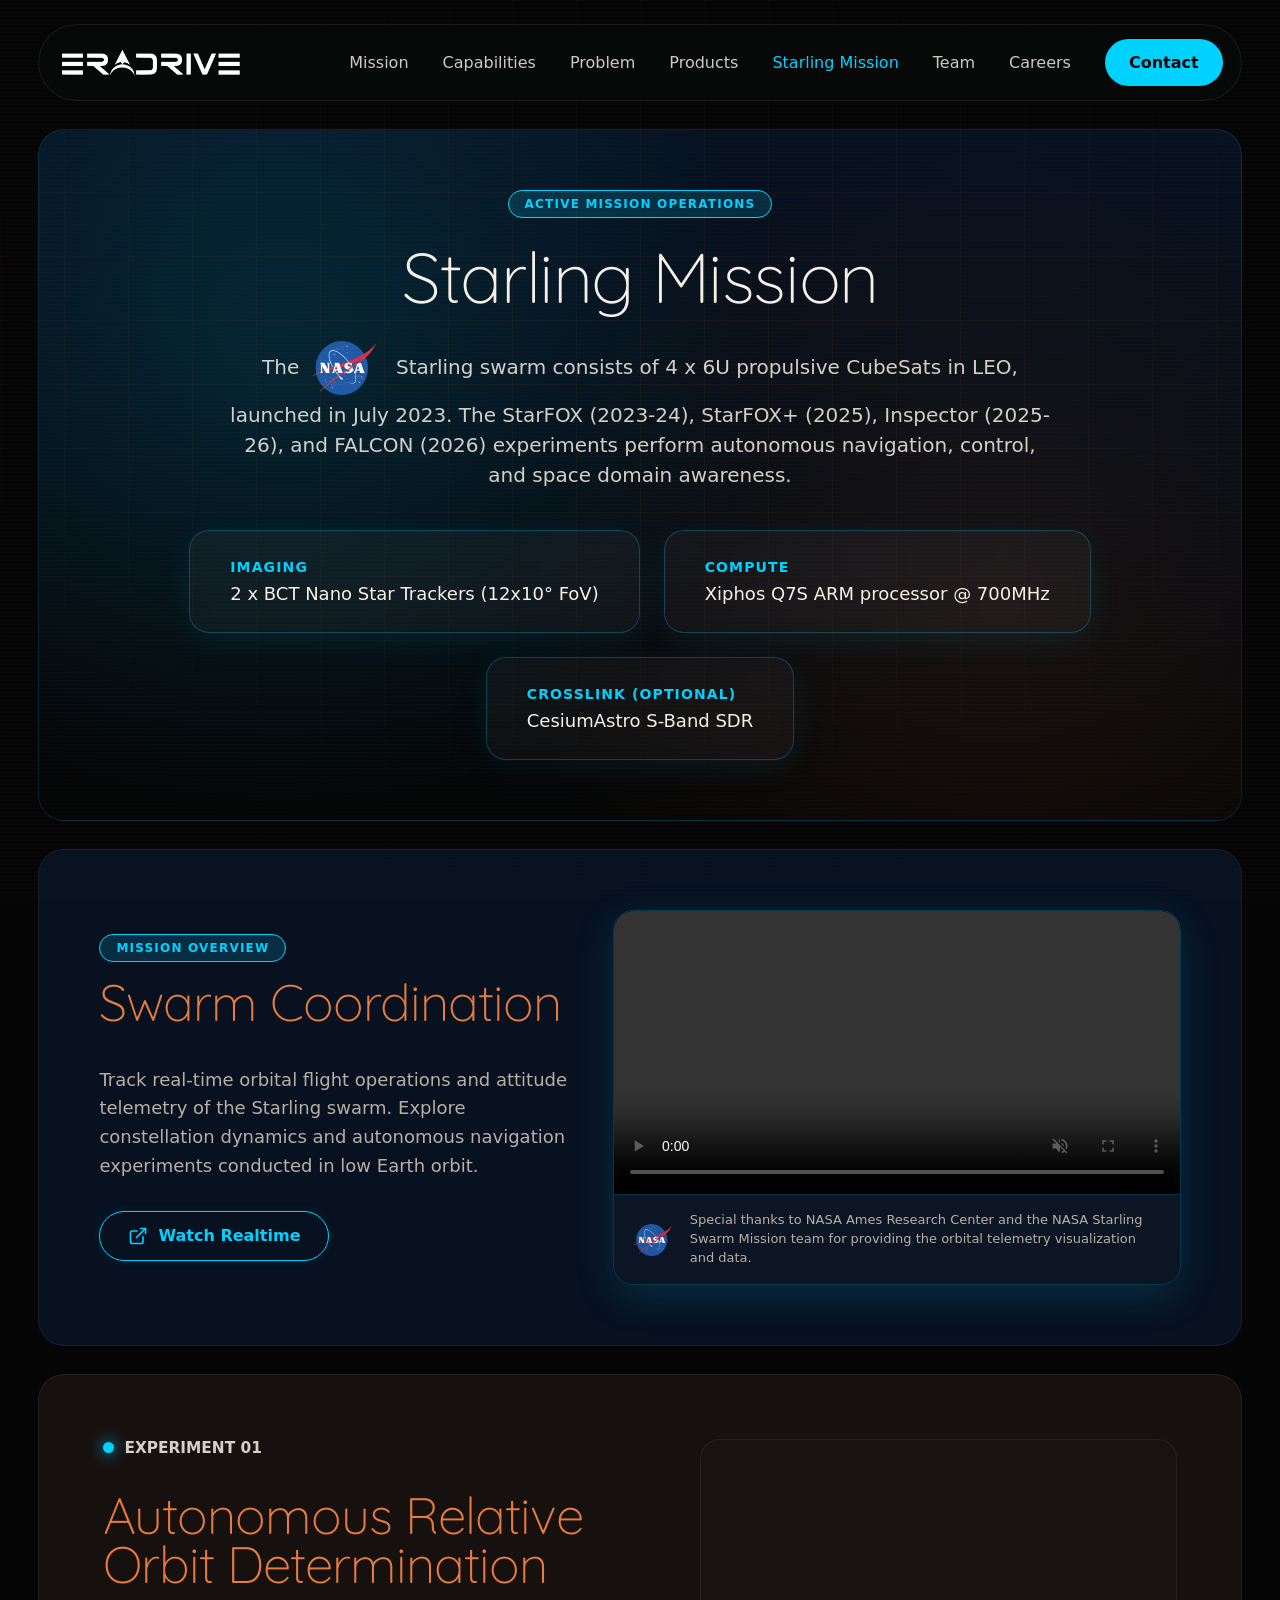
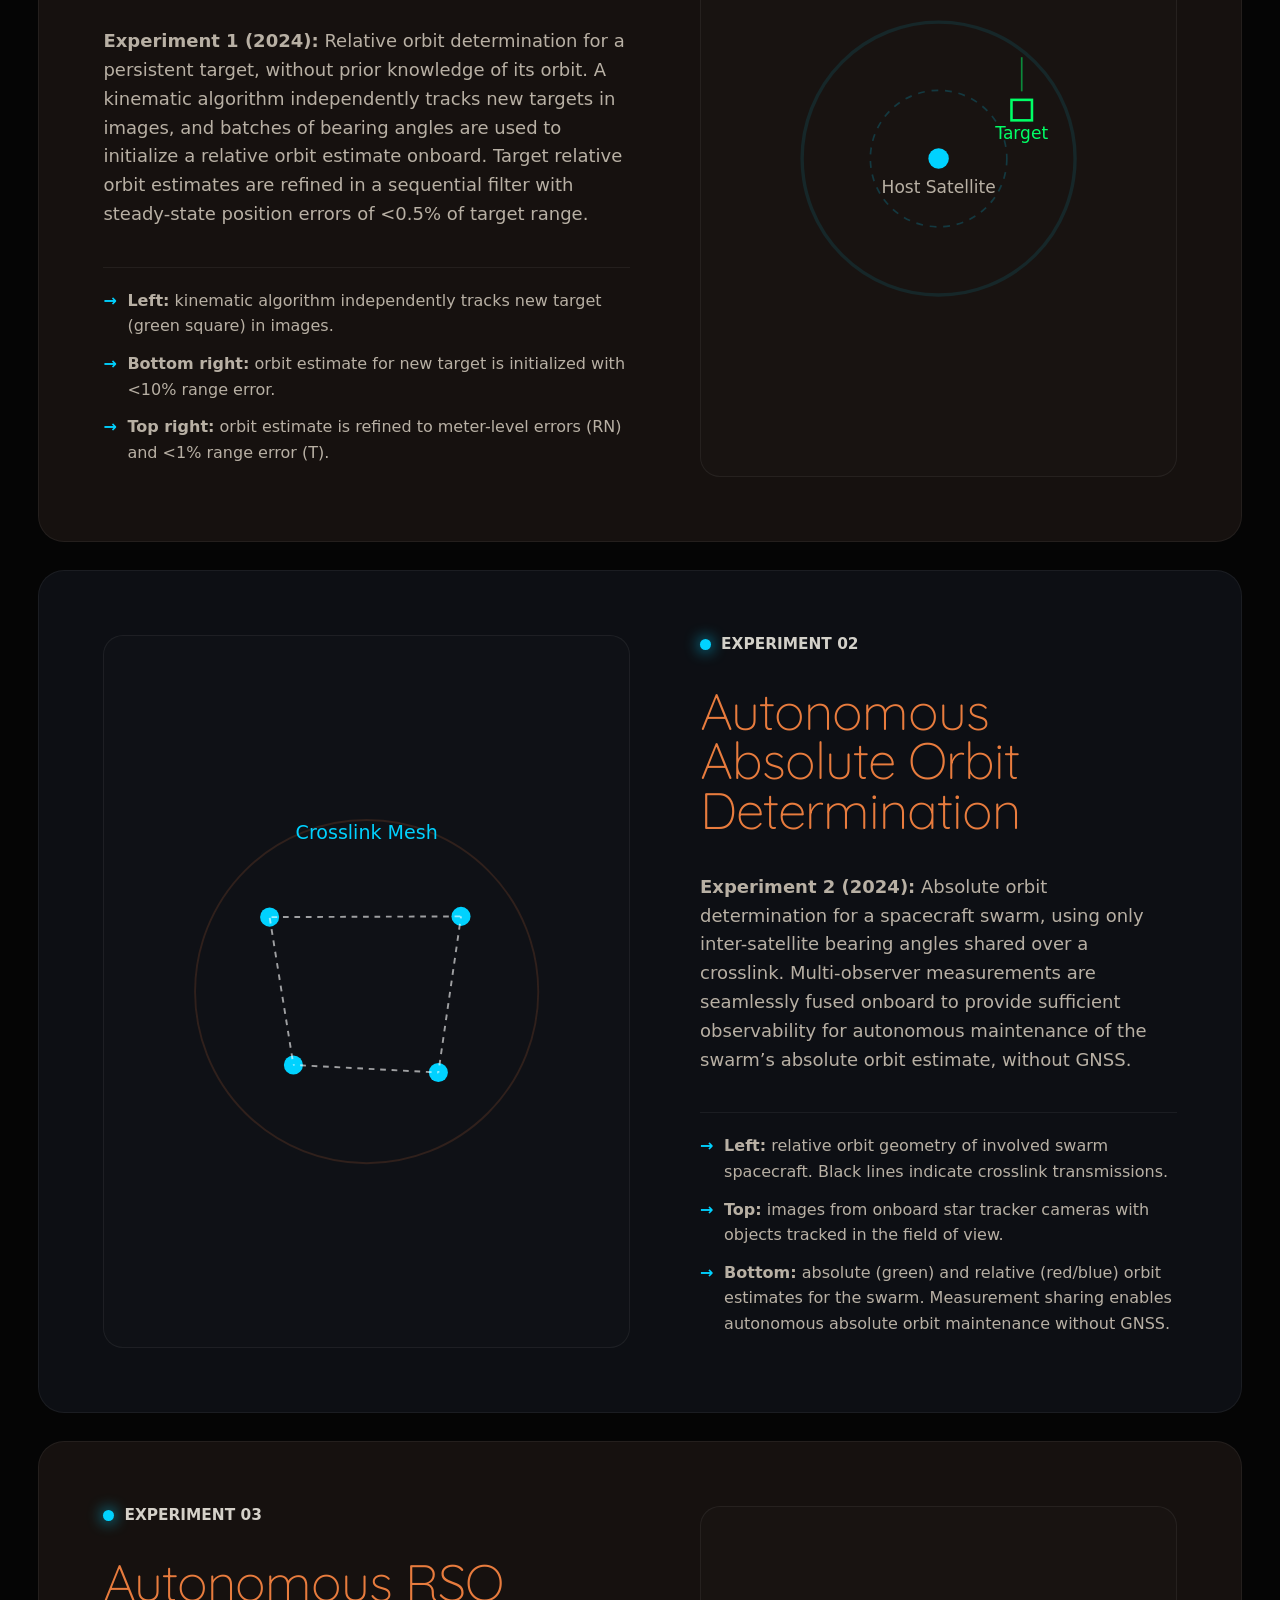
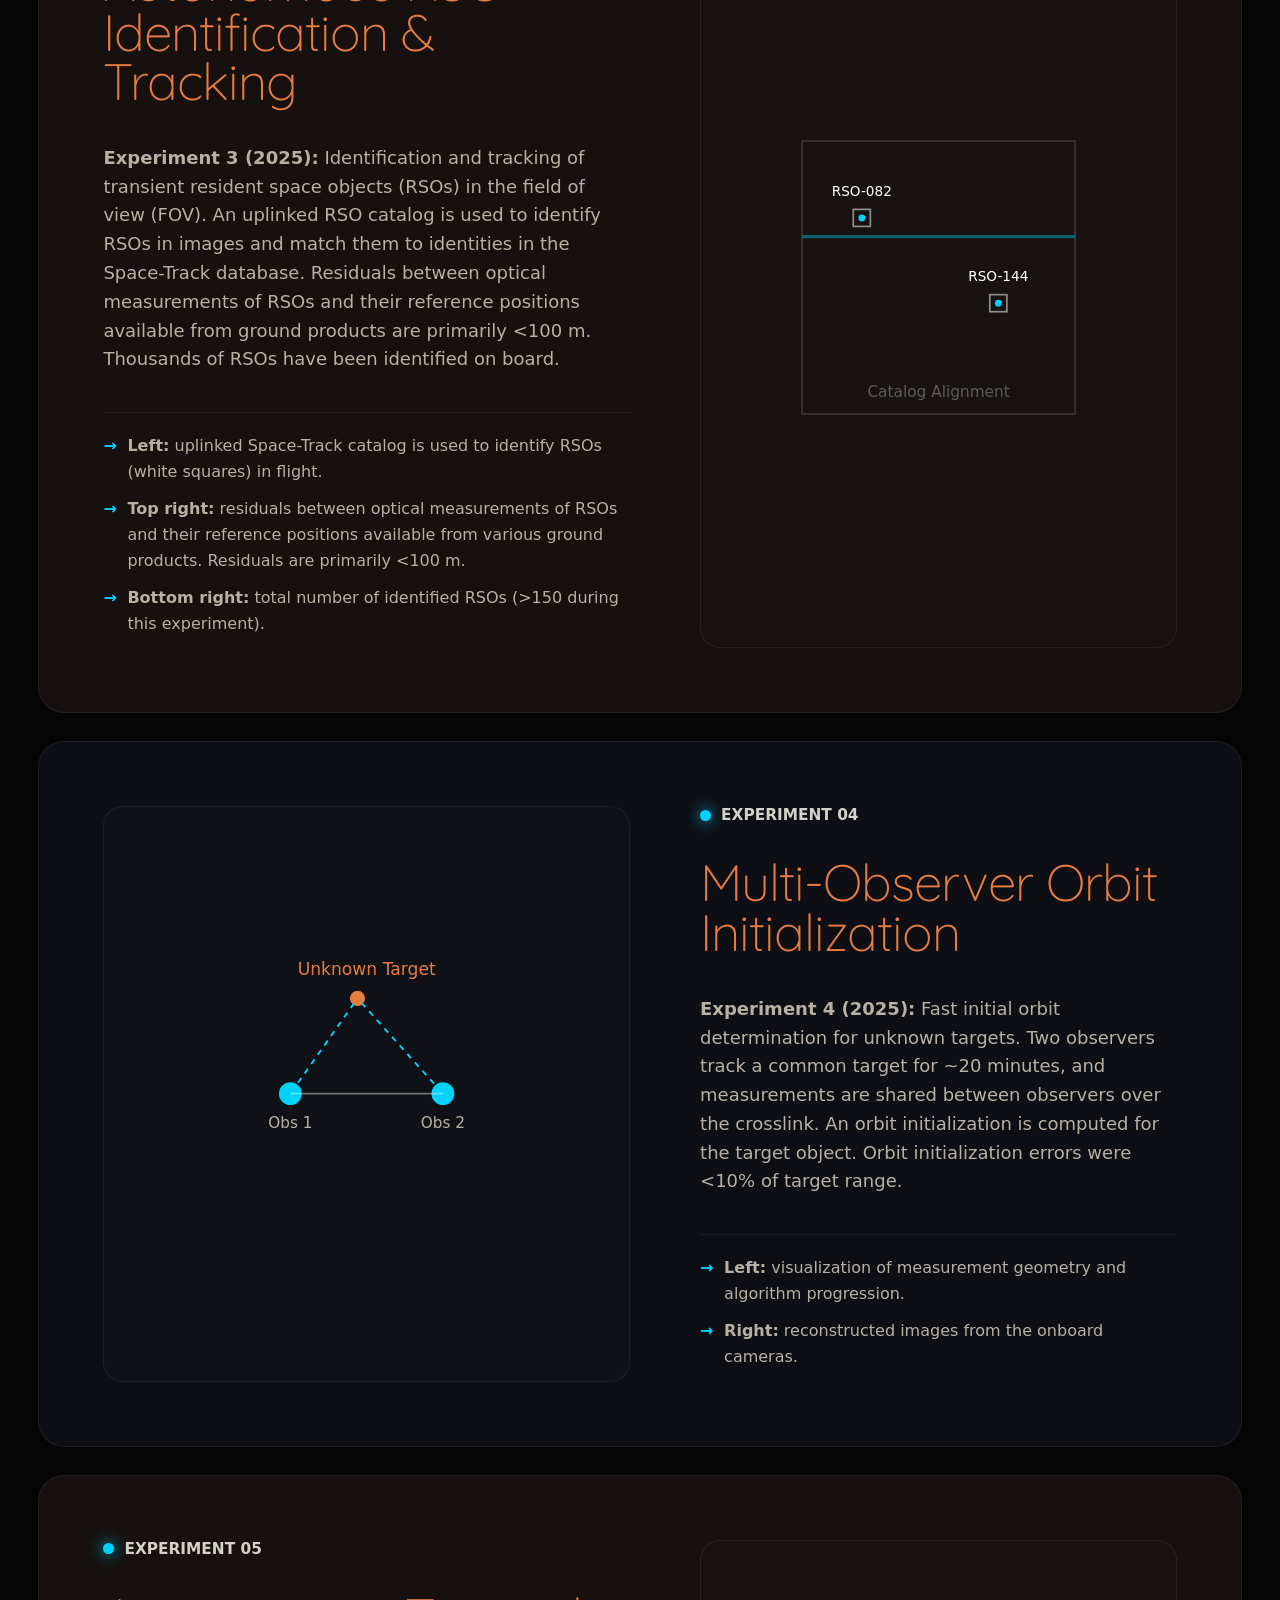
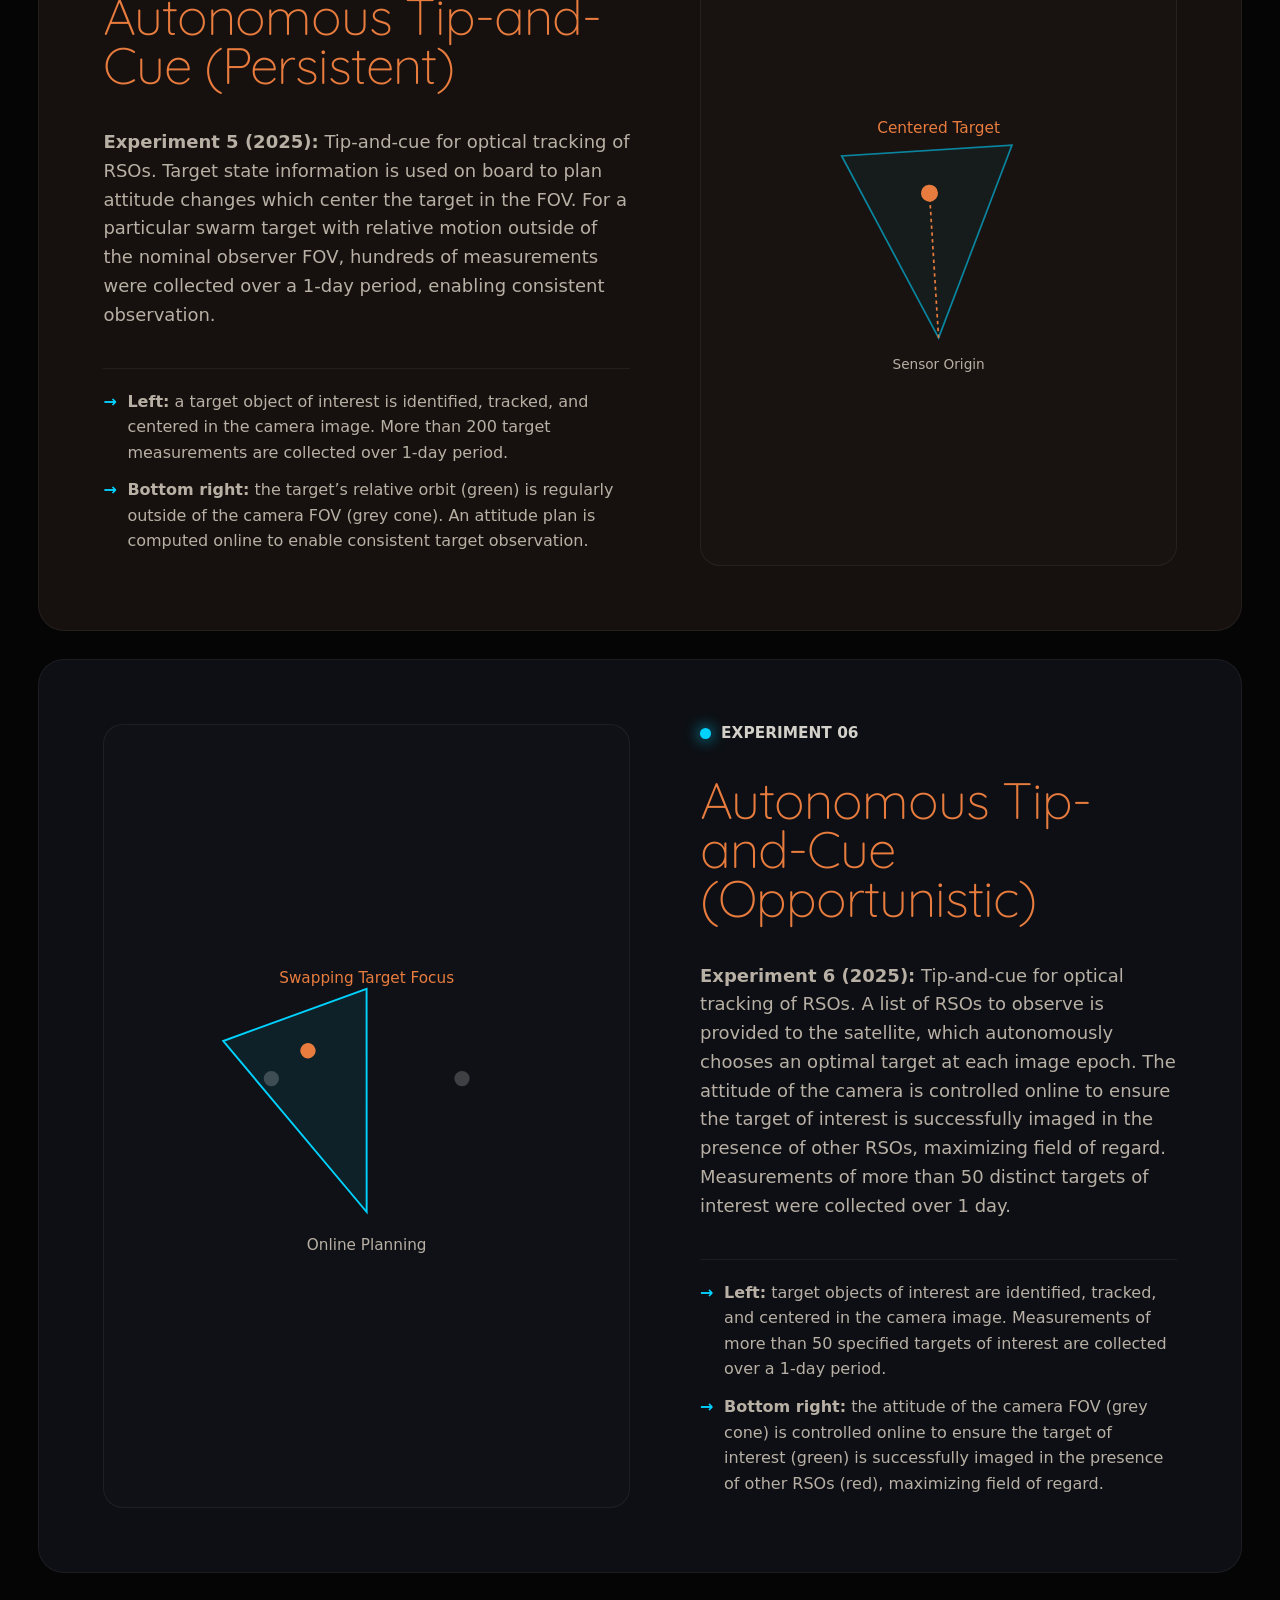
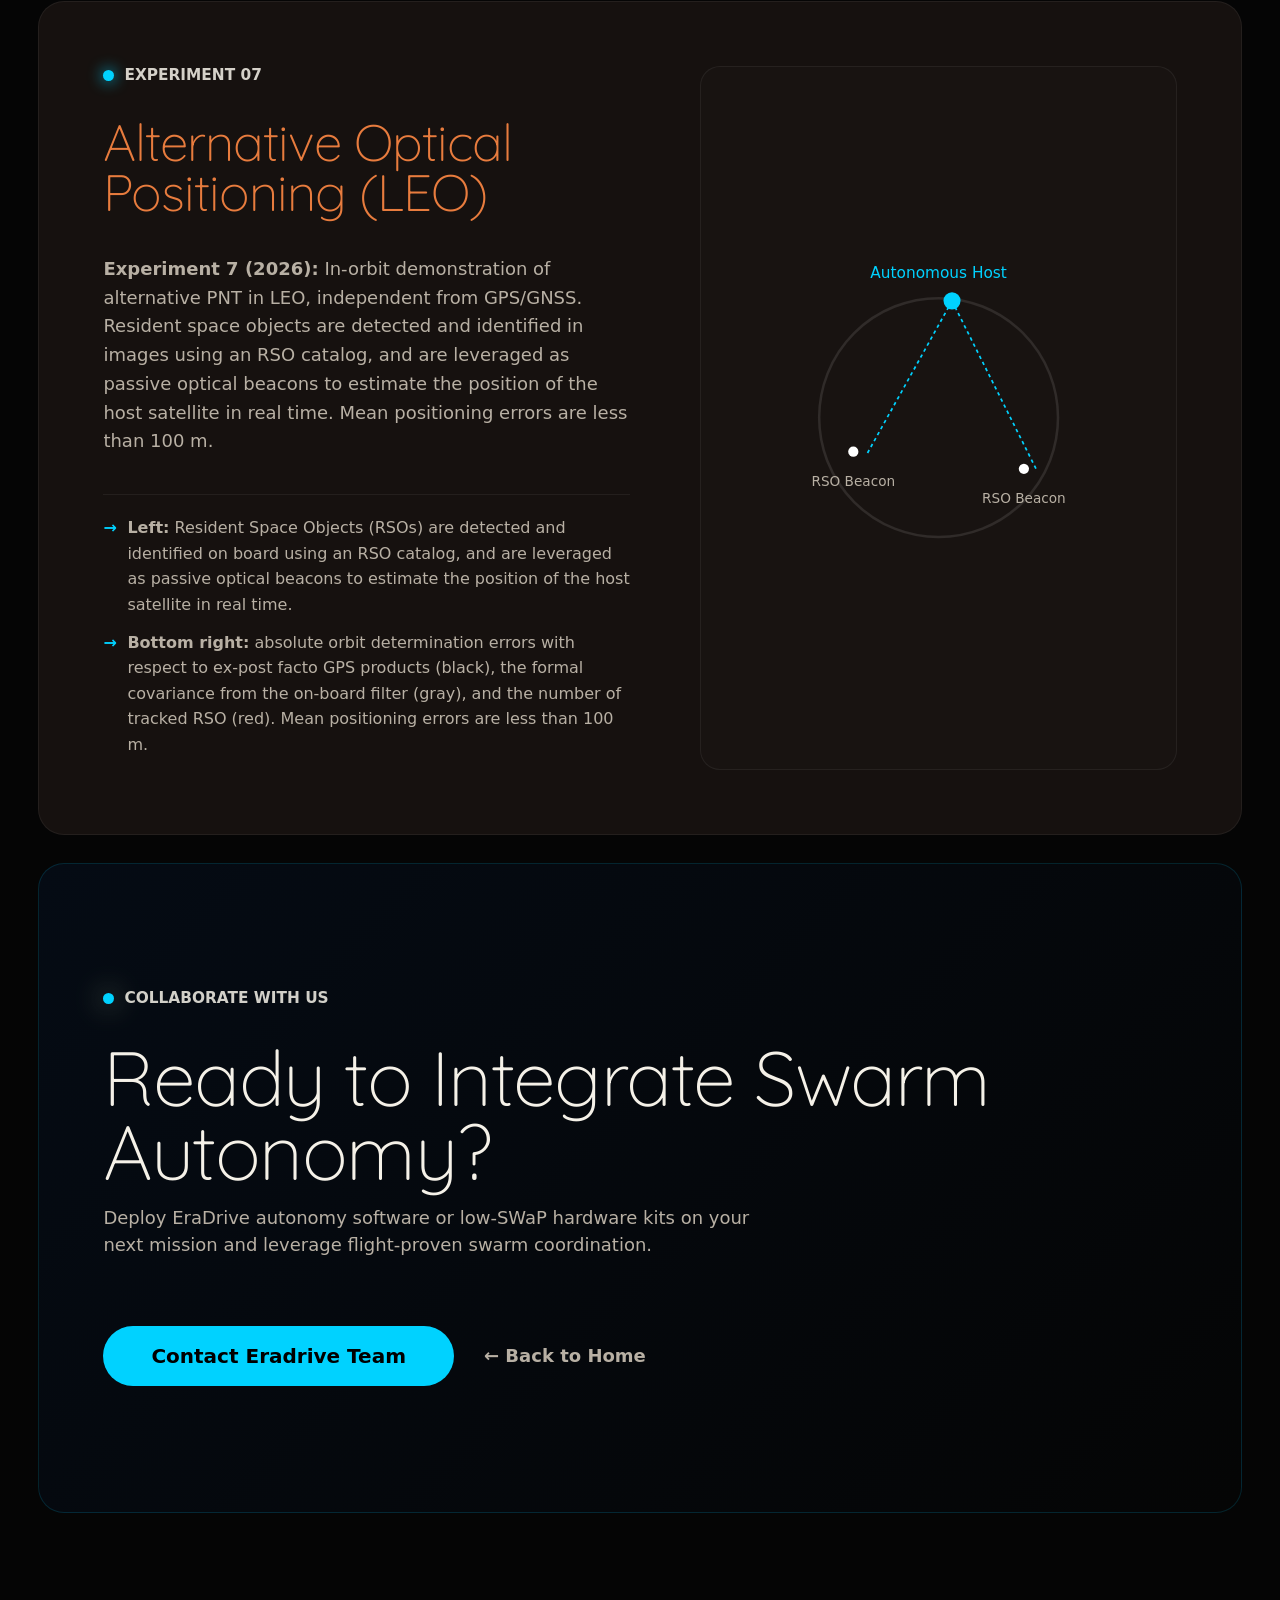
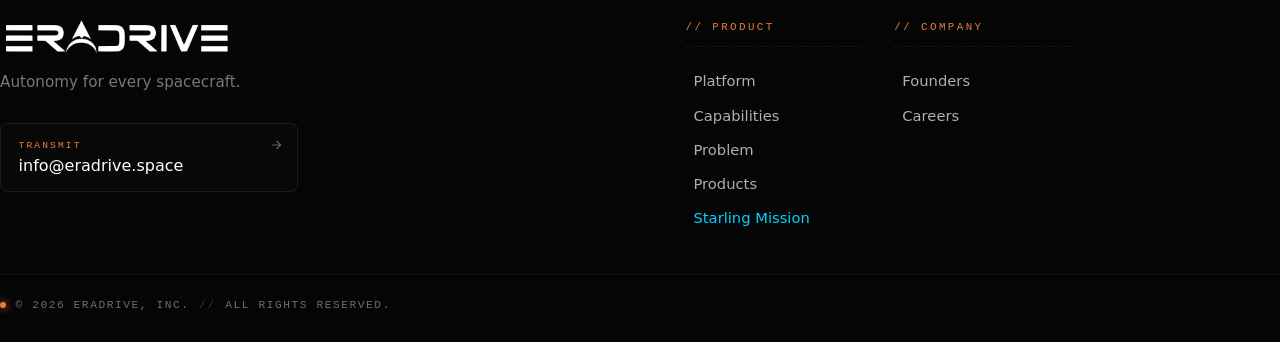
==== commit c37936e7: "Update Product Suite arrows, contact email, standard eyebrows, and Starling experiments" ====
--- a/html/starling_mission.html
+++ b/html/starling_mission.html
@@ -3,7 +3,7 @@
 <head>
   <meta charset="utf-8" />
   <meta name="viewport" content="width=device-width, initial-scale=1" />
-  <title>Starling Mission — EraDrive</title>
+  <title>Starling Mission - EraDrive</title>
   <link rel="stylesheet" href="../style.css" />
   <style>
     :root {
@@ -213,7 +213,7 @@
       <a href="#" class="active" style="color: var(--starling-cyan);">Starling Mission</a>
       <a href="../index.html#team">Team</a>
       <a href="../index.html#careers">Careers</a>
-      <a href="../index.html#contatti" class="nav-cta" style="background: var(--starling-cyan);">Contact</a>
+      <a href="mailto:info@eradrive.space" class="nav-cta" style="background: var(--starling-cyan);">Contact</a>
     </nav>
   </header>
 
@@ -278,10 +278,10 @@
     <!-- SECTION 1: Relative Orbit Determination -->
     <section class="split-card section-card" style="background: var(--panel); margin-top: 28px;">
       <div style="display: flex; flex-direction: column; justify-content: center;">
-        <p class="eyebrow"><span style="background: var(--starling-cyan); box-shadow: 0 0 15px var(--starling-cyan);"></span>Experiment 01</p>
+        <p class="eyebrow"><span style="background: var(--starling-cyan); box-shadow: 0 0 15px var(--starling-cyan);"></span>EXPERIMENT 01</p>
         <h2 style="font-size: clamp(32px, 4vw, 54px); margin-bottom: 20px;">Autonomous Relative Orbit Determination</h2>
         <p style="font-size: 18px; color: var(--muted); line-height: 1.6;">
-          Relative orbit determination for a persistent target, without prior knowledge of its orbit. Images are taken every 60 seconds and processed on board.
+          <strong>Experiment 1 (2024):</strong> Relative orbit determination for a persistent target, without prior knowledge of its orbit. A kinematic algorithm independently tracks new targets in images, and batches of bearing angles are used to initialize a relative orbit estimate onboard. Target relative orbit estimates are refined in a sequential filter with steady-state position errors of &lt;0.5% of target range.
         </p>
         <div class="exp-bullets">
           <div class="exp-bullet"><strong>Left:</strong> kinematic algorithm independently tracks new target (green square) in images.</div>
@@ -366,10 +366,10 @@
         </svg>
       </div>
       <div style="display: flex; flex-direction: column; justify-content: center;">
-        <p class="eyebrow"><span style="background: var(--starling-cyan); box-shadow: 0 0 15px var(--starling-cyan);"></span>Experiment 02</p>
+        <p class="eyebrow"><span style="background: var(--starling-cyan); box-shadow: 0 0 15px var(--starling-cyan);"></span>EXPERIMENT 02</p>
         <h2 style="font-size: clamp(32px, 4vw, 54px); margin-bottom: 20px;">Autonomous Absolute Orbit Determination</h2>
         <p style="font-size: 18px; color: var(--muted); line-height: 1.6;">
-          Absolute orbit determination for a spacecraft swarm, using only inter-satellite bearing angles shared over a crosslink. Images are taken every 60 seconds and processed on board.
+          <strong>Experiment 2 (2024):</strong> Absolute orbit determination for a spacecraft swarm, using only inter-satellite bearing angles shared over a crosslink. Multi-observer measurements are seamlessly fused onboard to provide sufficient observability for autonomous maintenance of the swarm’s absolute orbit estimate, without GNSS.
         </p>
         <div class="exp-bullets">
           <div class="exp-bullet"><strong>Left:</strong> relative orbit geometry of involved swarm spacecraft. Black lines indicate crosslink transmissions.</div>
@@ -382,10 +382,10 @@
     <!-- SECTION 3: RSO Identification & Tracking -->
     <section class="split-card section-card" style="background: var(--panel); margin-top: 28px;">
       <div style="display: flex; flex-direction: column; justify-content: center;">
-        <p class="eyebrow"><span style="background: var(--starling-cyan); box-shadow: 0 0 15px var(--starling-cyan);"></span>Experiment 03</p>
+        <p class="eyebrow"><span style="background: var(--starling-cyan); box-shadow: 0 0 15px var(--starling-cyan);"></span>EXPERIMENT 03</p>
         <h2 style="font-size: clamp(32px, 4vw, 54px); margin-bottom: 20px;">Autonomous RSO Identification & Tracking</h2>
         <p style="font-size: 18px; color: var(--muted); line-height: 1.6;">
-          Identification and tracking of transient resident space objects (RSOs) in the field of view. Images are taken every 60 seconds and processed on board.
+          <strong>Experiment 3 (2025):</strong> Identification and tracking of transient resident space objects (RSOs) in the field of view (FOV). An uplinked RSO catalog is used to identify RSOs in images and match them to identities in the Space-Track database. Residuals between optical measurements of RSOs and their reference positions available from ground products are primarily &lt;100 m. Thousands of RSOs have been identified on board.
         </p>
         <div class="exp-bullets">
           <div class="exp-bullet"><strong>Left:</strong> uplinked Space-Track catalog is used to identify RSOs (white squares) in flight.</div>
@@ -450,10 +450,10 @@
         </svg>
       </div>
       <div style="display: flex; flex-direction: column; justify-content: center;">
-        <p class="eyebrow"><span style="background: var(--starling-cyan); box-shadow: 0 0 15px var(--starling-cyan);"></span>Experiment 04</p>
+        <p class="eyebrow"><span style="background: var(--starling-cyan); box-shadow: 0 0 15px var(--starling-cyan);"></span>EXPERIMENT 04</p>
         <h2 style="font-size: clamp(32px, 4vw, 54px); margin-bottom: 20px;">Multi-Observer Orbit Initialization</h2>
         <p style="font-size: 18px; color: var(--muted); line-height: 1.6;">
-          Fast initial orbit determination for unknown targets. Two observers track a common target for ~20 minutes, and measurements are shared between observers over the crosslink. An orbit initialization is computed for the target object.
+          <strong>Experiment 4 (2025):</strong> Fast initial orbit determination for unknown targets. Two observers track a common target for ~20 minutes, and measurements are shared between observers over the crosslink. An orbit initialization is computed for the target object. Orbit initialization errors were &lt;10% of target range.
         </p>
         <div class="exp-bullets">
           <div class="exp-bullet"><strong>Left:</strong> visualization of measurement geometry and algorithm progression.</div>
@@ -465,10 +465,10 @@
     <!-- SECTION 5: Tip-and-Cue (Persistent) -->
     <section class="split-card section-card" style="background: var(--panel); margin-top: 28px;">
       <div style="display: flex; flex-direction: column; justify-content: center;">
-        <p class="eyebrow"><span style="background: var(--starling-cyan); box-shadow: 0 0 15px var(--starling-cyan);"></span>Experiment 05</p>
+        <p class="eyebrow"><span style="background: var(--starling-cyan); box-shadow: 0 0 15px var(--starling-cyan);"></span>EXPERIMENT 05</p>
         <h2 style="font-size: clamp(32px, 4vw, 54px); margin-bottom: 20px;">Autonomous Tip-and-Cue (Persistent)</h2>
         <p style="font-size: 18px; color: var(--muted); line-height: 1.6;">
-          Tip-and-cue for optical tracking of RSOs. Target state information is used on board to plan attitude changes which retain the target in the FOV. Images are taken every 60 seconds.
+          <strong>Experiment 5 (2025):</strong> Tip-and-cue for optical tracking of RSOs. Target state information is used on board to plan attitude changes which center the target in the FOV. For a particular swarm target with relative motion outside of the nominal observer FOV, hundreds of measurements were collected over a 1-day period, enabling consistent observation.
         </p>
         <div class="exp-bullets">
           <div class="exp-bullet"><strong>Left:</strong> a target object of interest is identified, tracked, and centered in the camera image. More than 200 target measurements are collected over 1-day period.</div>
@@ -507,10 +507,10 @@
         </svg>
       </div>
       <div style="display: flex; flex-direction: column; justify-content: center;">
-        <p class="eyebrow"><span style="background: var(--starling-cyan); box-shadow: 0 0 15px var(--starling-cyan);"></span>Experiment 06</p>
+        <p class="eyebrow"><span style="background: var(--starling-cyan); box-shadow: 0 0 15px var(--starling-cyan);"></span>EXPERIMENT 06</p>
         <h2 style="font-size: clamp(32px, 4vw, 54px); margin-bottom: 20px;">Autonomous Tip-and-Cue (Opportunistic)</h2>
         <p style="font-size: 18px; color: var(--muted); line-height: 1.6;">
-          Tip-and-cue for optical tracking of RSOs. A list of RSOs to observe is provided to the satellite, which autonomously chooses an optimal target at each image epoch. Images are taken every 60 seconds.
+          <strong>Experiment 6 (2025):</strong> Tip-and-cue for optical tracking of RSOs. A list of RSOs to observe is provided to the satellite, which autonomously chooses an optimal target at each image epoch. The attitude of the camera is controlled online to ensure the target of interest is successfully imaged in the presence of other RSOs, maximizing field of regard. Measurements of more than 50 distinct targets of interest were collected over 1 day.
         </p>
         <div class="exp-bullets">
           <div class="exp-bullet"><strong>Left:</strong> target objects of interest are identified, tracked, and centered in the camera image. Measurements of more than 50 specified targets of interest are collected over a 1-day period.</div>
@@ -522,10 +522,10 @@
     <!-- SECTION 7: Alternative Optical Positioning (LEO) -->
     <section class="split-card section-card" style="background: var(--panel); margin-top: 28px;">
       <div style="display: flex; flex-direction: column; justify-content: center;">
-        <p class="eyebrow"><span style="background: var(--starling-cyan); box-shadow: 0 0 15px var(--starling-cyan);"></span>Experiment 07</p>
+        <p class="eyebrow"><span style="background: var(--starling-cyan); box-shadow: 0 0 15px var(--starling-cyan);"></span>EXPERIMENT 07</p>
         <h2 style="font-size: clamp(32px, 4vw, 54px); margin-bottom: 20px;">Alternative Optical Positioning (LEO)</h2>
         <p style="font-size: 18px; color: var(--muted); line-height: 1.6;">
-          In-orbit demonstration of alternative PNT in LEO, independent from GPS/GNSS. Resident space objects are identified in images and are used as optical beacons for positioning.
+          <strong>Experiment 7 (2026):</strong> In-orbit demonstration of alternative PNT in LEO, independent from GPS/GNSS. Resident space objects are detected and identified in images using an RSO catalog, and are leveraged as passive optical beacons to estimate the position of the host satellite in real time. Mean positioning errors are less than 100 m.
         </p>
         <div class="exp-bullets">
           <div class="exp-bullet"><strong>Left:</strong> Resident Space Objects (RSOs) are detected and identified on board using an RSO catalog, and are leveraged as passive optical beacons to estimate the position of the host satellite in real time.</div>
@@ -552,7 +552,7 @@
     </section>
 
     <!-- SECTION 8: Alternative Optical Positioning (GEO) -->
-    <section class="split-card section-card" style="background: #0d0f14; margin-top: 28px;">
+    <section class="split-card section-card" style="background: #0d0f14; margin-top: 28px; display: none;">
       <div class="exp-visual-box">
         <svg viewBox="0 0 200 200" style="width: 80%; height: auto;">
           <circle cx="100" cy="100" r="90" fill="none" stroke="rgba(255,255,255,0.08)" stroke-dasharray="3,3"/>
@@ -570,10 +570,10 @@
         </svg>
       </div>
       <div style="display: flex; flex-direction: column; justify-content: center;">
-        <p class="eyebrow"><span style="background: var(--starling-cyan); box-shadow: 0 0 15px var(--starling-cyan);"></span>Experiment 08</p>
-        <h2 style="font-size: clamp(32px, 4vw, 54px); margin-bottom: 20px;">Alternative Optical Positioning (GEO)</h2>
-        <p style="font-size: 18px; color: var(--muted); line-height: 1.6;">
-          Simulation demonstration of alternative PNT in GEO, independent from GPS/GNSS.
+        <p class="eyebrow"><span style="background: var(--starling-cyan); box-shadow: 0 0 15px var(--starling-cyan);"></span>EXPERIMENT 08</p>
+        <h2 style="font-size: clamp(32px, 4vw, 54px); margin-bottom: 20px;">Online Refinement of the RSO Catalog</h2>
+        <p style="font-size: 18px; color: var(--muted); line-height: 1.6;">
+          <strong>Experiment 8 (2026):</strong> Online refinement of the RSO catalog. Measurements of identified RSOs in images are used to update the observer’s RSO catalog information, to prevent orbit information from becoming stale and guarantee robust positioning over long time periods. When referenced against Starlink ephemeris, online refinement was shown to reduce Starlink position errors by 50%, compared to Space-Track two-line elements.
         </p>
         <div class="exp-bullets">
           <div class="exp-bullet"><strong>Left:</strong> Resident Space Objects (RSOs) are detected and identified on board using an RSO catalog, and are leveraged as passive optical beacons to estimate the position of the host satellite in real time.</div>
@@ -583,9 +583,9 @@
     </section>
 
     <!-- SECTION 9: Proliferated Space Domain Awareness -->
-    <section class="split-card section-card" style="background: var(--panel); margin-top: 28px;">
-      <div style="display: flex; flex-direction: column; justify-content: center;">
-        <p class="eyebrow"><span style="background: var(--starling-cyan); box-shadow: 0 0 15px var(--starling-cyan);"></span>Experiment 09</p>
+    <section class="split-card section-card" style="background: var(--panel); margin-top: 28px; display: none;">
+      <div style="display: flex; flex-direction: column; justify-content: center;">
+        <p class="eyebrow"><span style="background: var(--starling-cyan); box-shadow: 0 0 15px var(--starling-cyan);"></span>EXPERIMENT 09</p>
         <h2 style="font-size: clamp(32px, 4vw, 54px); margin-bottom: 20px;">Proliferated Space Domain Awareness</h2>
         <p style="font-size: 18px; color: var(--muted); line-height: 1.6;">
           High-fidelity simulation of global space traffic monitoring (STM) performance via data aggregation from 400 EraDrive modules in orbit, distributed across existing satellite orbits.
@@ -647,7 +647,7 @@
 
     <!-- CALL TO ACTION -->
     <section class="minimal-section section-card" style="margin-top: 28px; background: linear-gradient(135deg, #050b14 0%, #050505 100%); border: 1px solid rgba(0, 210, 255, 0.15);">
-      <p class="eyebrow"><span style="background: var(--starling-cyan);"></span>Collaborate with us</p>
+      <p class="eyebrow"><span style="background: var(--starling-cyan);"></span>COLLABORATE WITH US</p>
       <h2>Ready to Integrate Swarm Autonomy?</h2>
       <p style="margin-top: 15px; font-size: 18px; color: var(--muted); max-width: 650px; line-height: 1.5;">
         Deploy EraDrive autonomy software or low-SWaP hardware kits on your next mission and leverage flight-proven swarm coordination.
@@ -671,9 +671,9 @@
         </div>
         <p class="mark-tag">Autonomy for every spacecraft.</p>
         <div class="mark-contact">
-          <a href="mailto:contact@eradrive.com" class="contact-card">
+          <a href="mailto:info@eradrive.space" class="contact-card">
             <span class="cc-label">TRANSMIT</span>
-            <span class="cc-value">contact@eradrive.com</span>
+            <span class="cc-value">info@eradrive.space</span>
             <svg width="14" height="14" viewBox="0 0 24 24" fill="none" stroke="currentColor" stroke-width="2"><path d="M5 12h14M13 5l7 7-7 7"/></svg>
           </a>
         </div>
--- a/style.css
+++ b/style.css
@@ -958,12 +958,79 @@
 .news-index span { margin-left: 0.4rem; transition: transform 0.3s; display: inline-block; }
 .news-index:hover span { transform: translateX(4px); }
 
-/* Grid — 3 equal columns for editorial look */
-.news-grid {
-  display: grid;
-  grid-template-columns: repeat(3, 1fr);
-  gap: 2.2rem;
-  align-items: stretch;
+/* ── BLOG CAROUSEL ── */
+.blog-carousel-viewport {
+  overflow: hidden;
+  width: 100%;
+  position: relative;
+  margin-top: 2rem;
+}
+
+.blog-carousel-track {
+  display: flex;
+  gap: 24px;
+  transition: transform 0.6s cubic-bezier(0.16, 1, 0.3, 1);
+  will-change: transform;
+}
+
+.blog-carousel-track .ncard {
+  flex: 0 0 calc((100% - 48px) / 3);
+  box-sizing: border-box;
+}
+
+.blog-carousel-controls {
+  display: flex;
+  align-items: center;
+  justify-content: center;
+  gap: 1.5rem;
+  margin-top: 2.5rem;
+}
+
+.blog-carousel-btn {
+  width: 44px;
+  height: 44px;
+  border-radius: 50%;
+  background: rgba(255, 255, 255, 0.02);
+  border: 1px solid rgba(255, 255, 255, 0.08);
+  color: var(--text);
+  font-size: 1.5rem;
+  display: flex;
+  align-items: center;
+  justify-content: center;
+  cursor: pointer;
+  transition: all 0.3s cubic-bezier(0.16, 1, 0.3, 1);
+  line-height: 1;
+  padding-bottom: 3px;
+}
+
+.blog-carousel-btn:hover {
+  background: rgba(232, 124, 62, 0.12);
+  border-color: var(--acid);
+  color: var(--acid);
+  transform: scale(1.05);
+}
+
+.blog-carousel-indicators {
+  display: flex;
+  gap: 8px;
+  align-items: center;
+}
+
+.blog-carousel-dot {
+  width: 8px;
+  height: 8px;
+  border-radius: 50%;
+  background: rgba(255, 255, 255, 0.2);
+  border: none;
+  padding: 0;
+  cursor: pointer;
+  transition: width 0.3s, background 0.3s, border-radius 0.3s;
+}
+
+.blog-carousel-dot.active {
+  width: 22px;
+  border-radius: 4px;
+  background: var(--acid);
 }
 
 .ncard {
@@ -977,6 +1044,7 @@
   color: inherit;
   transition: transform 0.4s cubic-bezier(0.16, 1, 0.3, 1);
   overflow: hidden;
+  overflow: hidden;
 }
 
 .ncard:hover {
@@ -1049,12 +1117,12 @@
 }
 
 .ncard h3 {
-  font-size: 1.3rem !important;
-  font-weight: 300;
-  color: var(--text);
-  line-height: 1.3;
-  letter-spacing: -0.015em;
-  margin: 0;
+  font-family: var(--sans);
+  margin-top: 20px;
+  font-size: 18px;
+  color: var(--muted);
+  line-height: 1.6;
+  max-width: 600px;
   transition: color 0.3s;
 }
 
@@ -1063,10 +1131,11 @@
 }
 
 .ncard-body p {
-  font-size: 0.92rem;
+  font-family: var(--sans);
+  margin-top: 20px;
+  font-size: 16px;
+  line-height: 1.5;
   color: rgba(255, 255, 255, 0.6);
-  line-height: 1.55;
-  margin: 0;
   display: -webkit-box;
   -webkit-line-clamp: 2;
   -webkit-box-orient: vertical;
@@ -1074,14 +1143,13 @@
   text-overflow: ellipsis;
 }
 
-@media (max-width: 1000px) {
-  .news-grid {
-    grid-template-columns: 1fr !important;
-    gap: 3rem !important;
-  }
-}
-
-@media (max-width: 980px) {
+@media (max-width: 1024px) {
+  .blog-carousel-track .ncard {
+    flex: 0 0 calc((100% - 24px) / 2) !important;
+  }
+}
+
+@media (max-width: 768px) {
   #news-large {
     padding: 4rem 0 !important;
   }
@@ -1090,14 +1158,8 @@
     max-width: 100% !important;
     width: 100% !important;
   }
-  .news-grid {
-    grid-template-columns: 1fr !important;
-    gap: 20px !important;
-  }
-  .ncard {
-    width: 100% !important;
-    max-width: 100% !important;
-    margin: 0 !important;
+  .blog-carousel-track .ncard {
+    flex: 0 0 100% !important;
   }
 }
 
@@ -1721,81 +1783,226 @@
   padding-bottom: clamp(100px, 12vw, 160px) !important;
 }
 
-/* Products grid & compact cards */
-.products-grid {
-  display: grid;
-  grid-template-columns: repeat(4, 1fr);
-  gap: 18px;
-  margin-top: 30px;
-}
-.product-grid-card {
-  min-height: 190px;
-  padding: 20px;
-  border-radius: 14px;
-  background: rgba(245,241,232,.10);
-  border: 1px solid rgba(245,241,232,.08);
-  position: relative;
+/* Products grid & compact cards (New Diagram Layout) */
+.products-diagram-section {
+  margin-top: 80px;
+  padding-top: 60px;
+  padding-bottom: 80px;
+  position: relative;
+  overflow: hidden;
+}
+
+.diagram-wrapper {
+  width: 100%;
+  overflow-x: auto; /* Enable scroll if smaller than 1080px but not triggered media queries */
+  display: flex;
+  justify-content: center;
+  padding: 10px 0 40px;
+}
+
+
+
+.diagram-container {
+  position: relative;
+  width: 100%;
+  height: 620px;
+  flex-shrink: 0;
+}
+
+.diagram-arrows {
+  position: absolute;
+  top: 0;
+  left: 0;
+  width: 100%;
+  height: 100%;
+  pointer-events: none;
+  z-index: 1;
+}
+
+.diagram-column {
+  position: absolute;
+  background: rgba(11, 13, 23, 0.45);
+  border: 1px solid rgba(255, 255, 255, 0.07);
+  border-radius: 16px;
+  padding: 24px 30px;
+  box-shadow: 0 15px 35px rgba(0, 0, 0, 0.25), inset 0 1px 0 rgba(255, 255, 255, 0.05);
+  backdrop-filter: blur(10px);
+  -webkit-backdrop-filter: blur(10px);
+  box-sizing: border-box;
+  z-index: 2;
+}
+
+.onboard-column {
+  left: 4.8%;
+  top: 20px;
+  width: 41%;
+  height: 350px;
+}
+
+.offboard-column {
+  left: 54.2%;
+  top: 20px;
+  width: 41%;
+  height: 350px;
+}
+
+.validation-column {
+  left: 28.6%;
+  top: 410px;
+  width: 42.8%;
+  height: 170px;
+}
+
+.column-header {
+  text-align: center;
+  height: 40px;
+  margin-bottom: 16px;
+  box-sizing: border-box;
+}
+
+.validation-column .column-header {
+  height: 34px;
+  margin-bottom: 16px;
+}
+
+.column-header h3 {
+  font-size: 1.05rem;
+  font-weight: 700;
+  letter-spacing: 0.12em;
+  color: #ffffff;
+  margin: 0 0 8px 0;
+}
+
+.header-line {
+  height: 2px;
+  width: 100%;
+  max-width: 180px;
+  margin: 0 auto;
+}
+
+.line-cyan {
+  background: linear-gradient(90deg, transparent, #00e5ff, transparent);
+}
+
+.line-orange {
+  background: linear-gradient(90deg, transparent, #e87c3e, transparent);
+}
+
+.line-red {
+  background: linear-gradient(90deg, transparent, #ff4d4d, transparent);
+}
+
+.column-body {
   display: flex;
   flex-direction: column;
-  justify-content: flex-end;
-}
-.product-grid-card .card-number {
-  position: absolute;
-  top: 18px;
-  left: 20px;
+  gap: 16px;
+}
+
+.diagram-card {
+  background: rgba(255, 255, 255, 0.02);
+  border: 1px solid rgba(255, 255, 255, 0.06);
+  border-radius: 8px;
+  padding: 16px 20px;
+  display: flex;
+  align-items: center;
+  gap: 20px;
+  transition: all 0.3s cubic-bezier(0.16, 1, 0.3, 1);
+  min-height: 72px;
+  box-sizing: border-box;
+}
+
+.onboard-column .diagram-card,
+.offboard-column .diagram-card {
+  height: 110px;
+}
+
+.validation-column .diagram-card {
+  height: 90px;
+}
+
+.diagram-card:hover {
+  transform: translateY(-2px);
+  background: rgba(255, 255, 255, 0.05);
+  border-color: rgba(255, 255, 255, 0.12);
+}
+
+.card-label {
+  flex: 0 0 150px;
+  font-weight: 700;
+  font-size: clamp(20px, 1.8vw, 28px);
+  color: var(--text);
+  margin: 0 0 6px 0;
+  letter-spacing: -0.03em;
+  font-style: normal;
+}
+
+.card-cyan .card-label {
+  color: #00e5ff;
+}
+
+.card-orange .card-label {
+  color: #e87c3e;
+}
+
+.card-red .card-label {
+  color: #ff4d4d;
+}
+
+.card-text {
+  font-family: var(--sans);
   font-size: 15px;
-}
-.product-grid-card h3 {
-  margin-top: 35px;
-  font-size: clamp(18px, 1.6vw, 22px);
-  font-weight: 400;
-  line-height: 1.2;
-}
-.product-grid-card p {
-  font-size: 13.5px;
-  line-height: 1.35;
-  margin-top: 6px;
-  margin-bottom: 0;
-  color: rgba(245,241,232,.76);
-}
-.product-grid-card .product-badge,
-.product-grid-card .product-onboard-tag {
-  position: absolute;
-  top: 18px;
-  right: 20px;
-  font-family: var(--sans);
-  font-size: 10.5px;
-  font-weight: 600;
-  color: var(--acid);
-  letter-spacing: 0.1em;
-  text-transform: uppercase;
-}
-.product-grid-card.offboard-card {
-  background: var(--cream);
-  border-color: rgba(3, 6, 14, 0.12);
-  color: var(--black);
-}
-.product-grid-card.offboard-card .card-number {
-  color: rgba(3, 6, 14, 0.55);
-}
-.product-grid-card.offboard-card h3 {
-  color: var(--black);
-}
-.product-grid-card.offboard-card p {
-  color: rgba(3, 6, 14, 0.7);
-}
-.product-grid-card.offboard-card .product-badge {
-  color: var(--black);
-}
-
-@media (max-width: 1024px) {
-  .products-grid {
-    grid-template-columns: repeat(2, 1fr);
-  }
-}
+  color: var(--muted);
+  margin: 0;
+  line-height: 1.4;
+  flex-grow: 1;
+}
+
+@media (max-width: 1080px) {
+  .diagram-wrapper {
+    overflow-x: visible;
+    padding: 0 20px;
+  }
+  
+  .diagram-container {
+    width: 100%;
+    height: auto;
+    display: flex;
+    flex-direction: column;
+    gap: 30px;
+  }
+  
+  .diagram-arrows {
+    display: none;
+  }
+  
+  .diagram-column {
+    position: static;
+    width: 100%;
+    height: auto;
+  }
+  
+  .diagram-card {
+    flex-direction: row;
+    align-items: center;
+    height: auto !important;
+  }
+  
+  .column-header,
+  .validation-column .column-header {
+    height: auto !important;
+  }
+}
+
 @media (max-width: 640px) {
-  .products-grid {
-    grid-template-columns: 1fr;
+  .diagram-card {
+    flex-direction: column;
+    align-items: flex-start;
+    gap: 8px;
+    padding: 16px;
+  }
+  
+  .card-label {
+    flex: none;
   }
 }
 
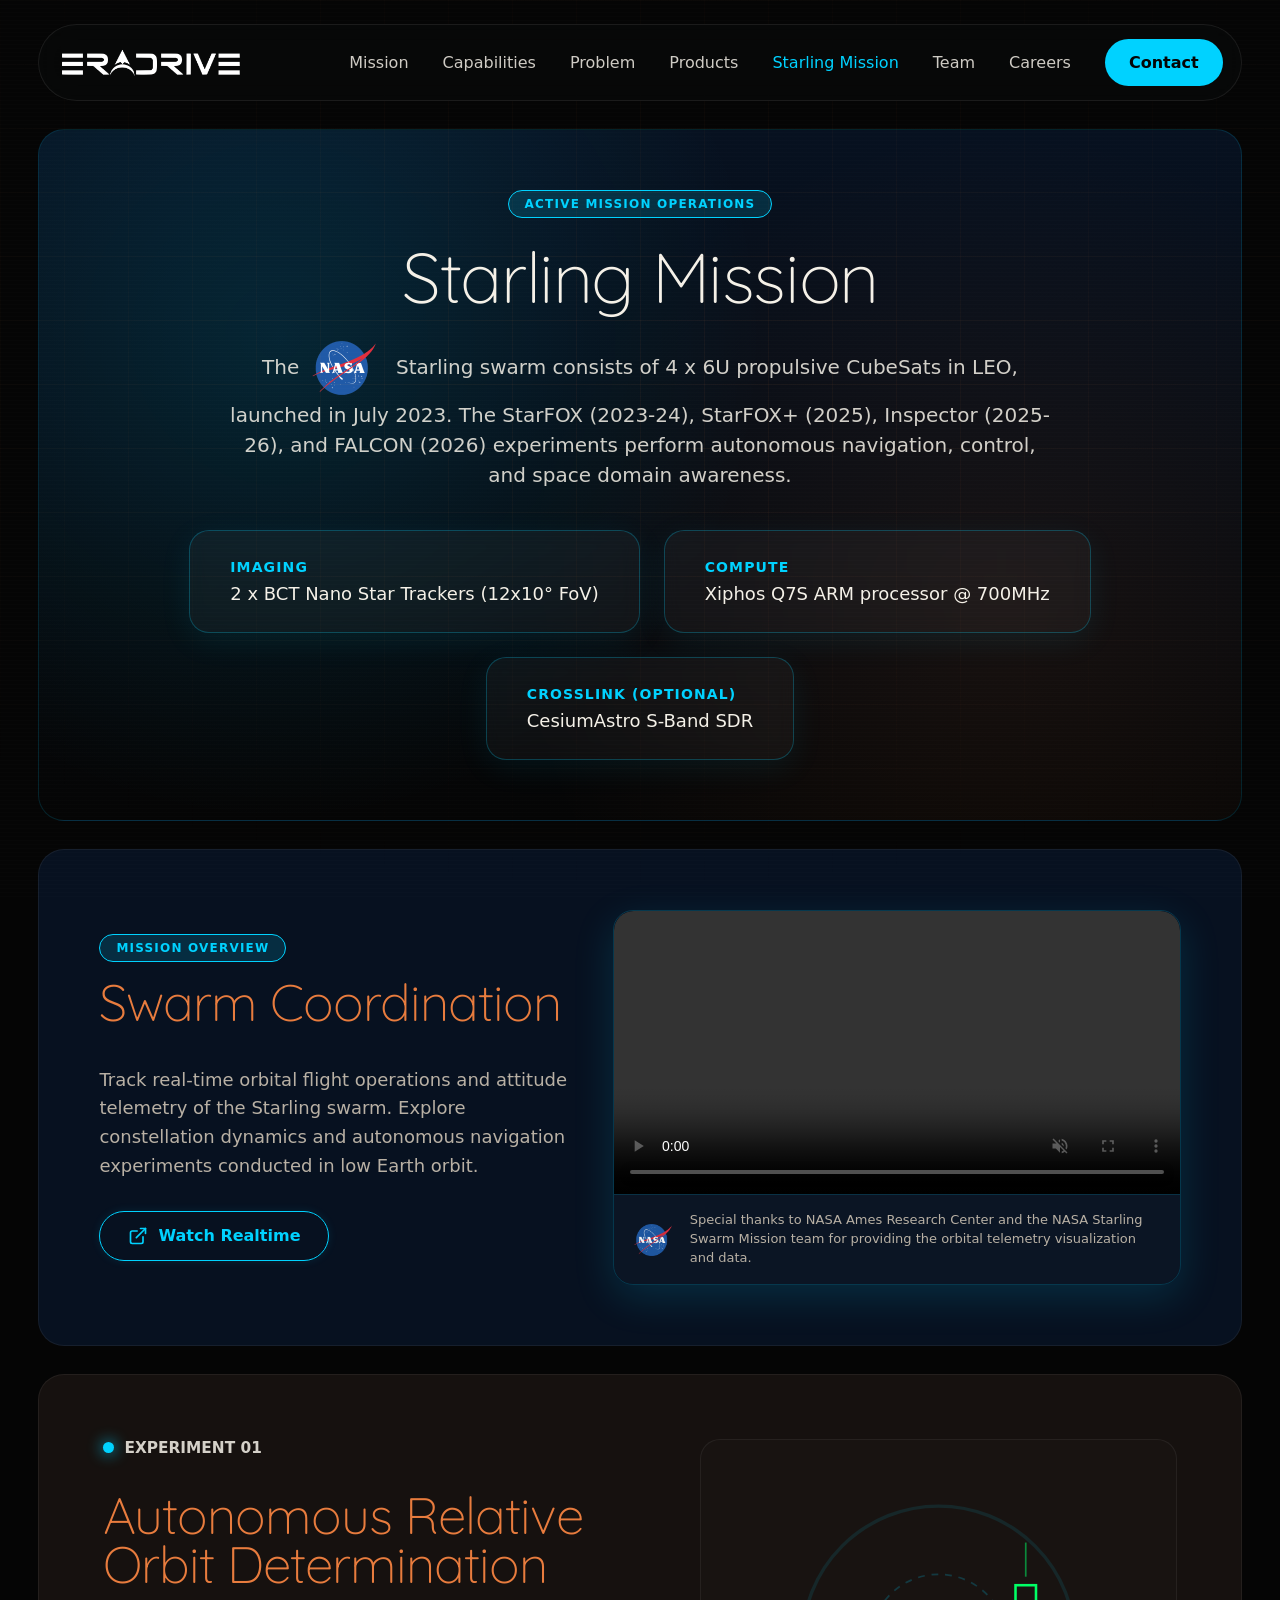
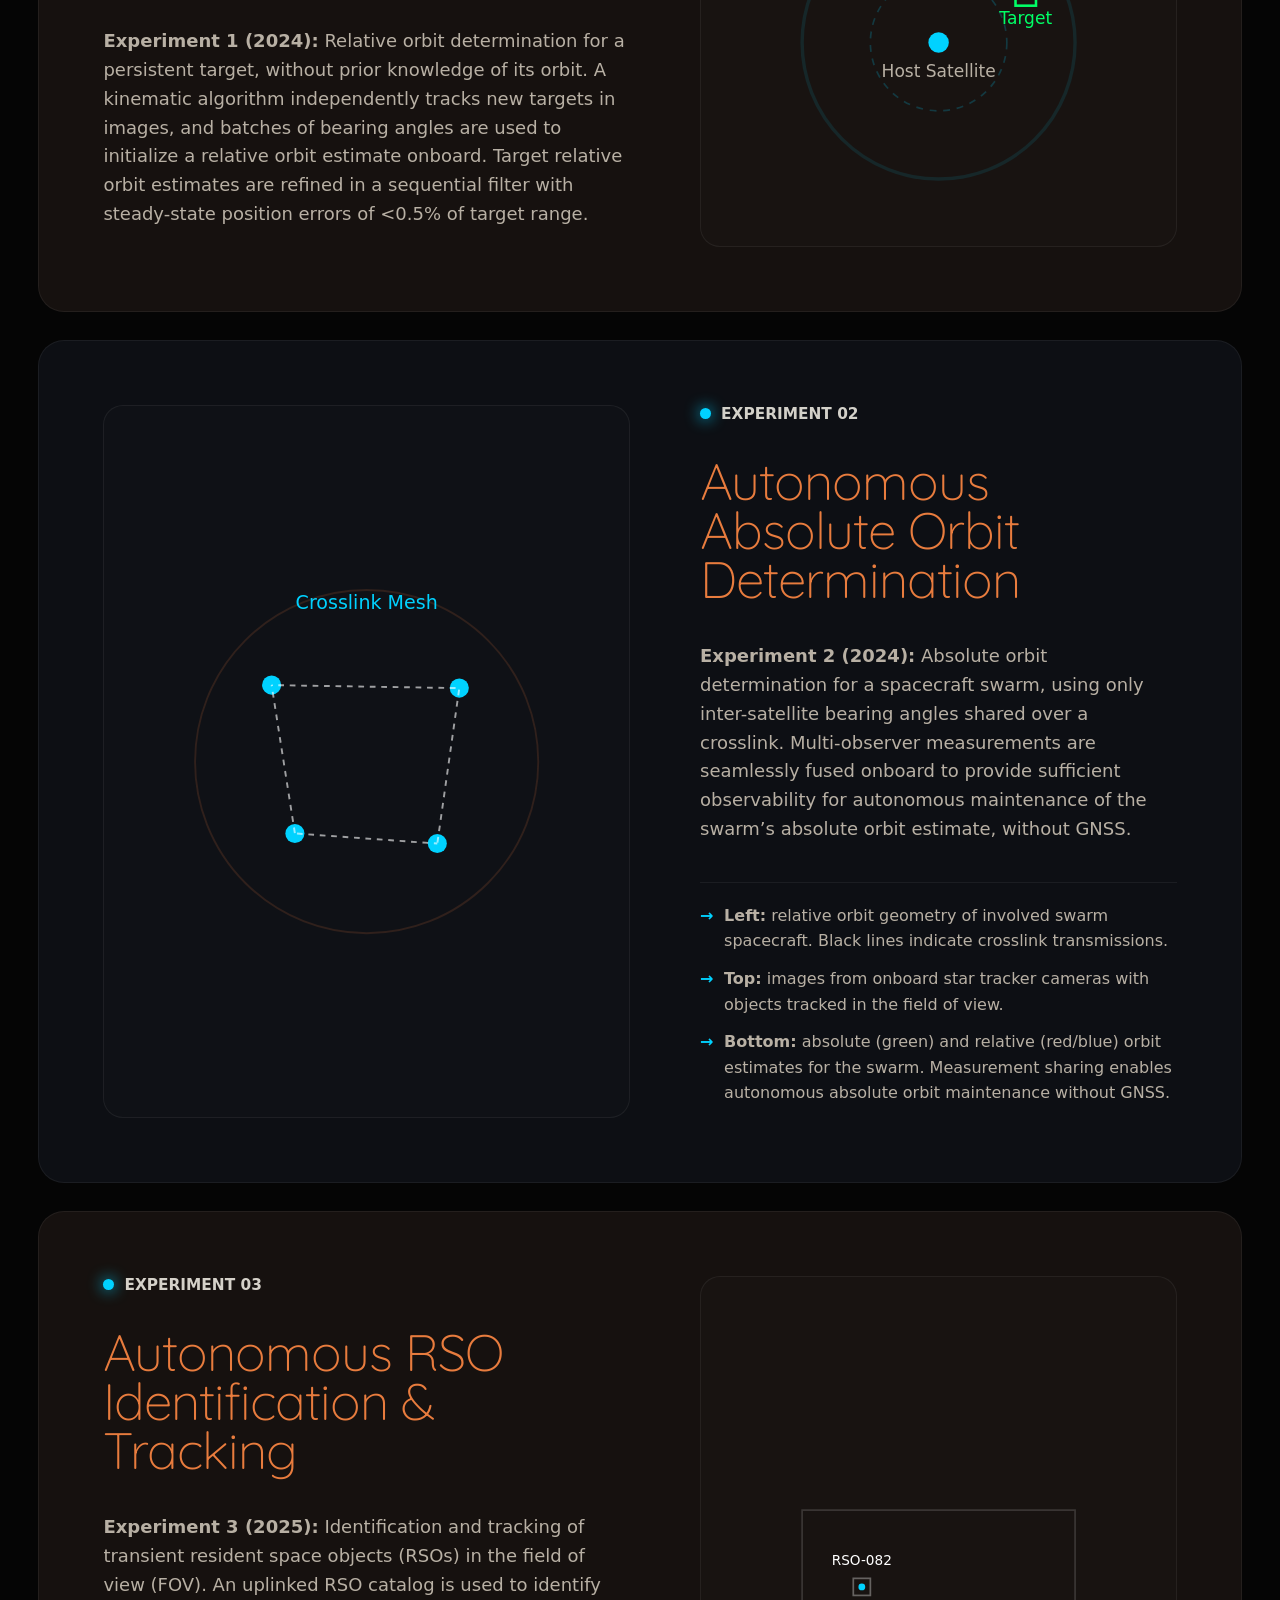
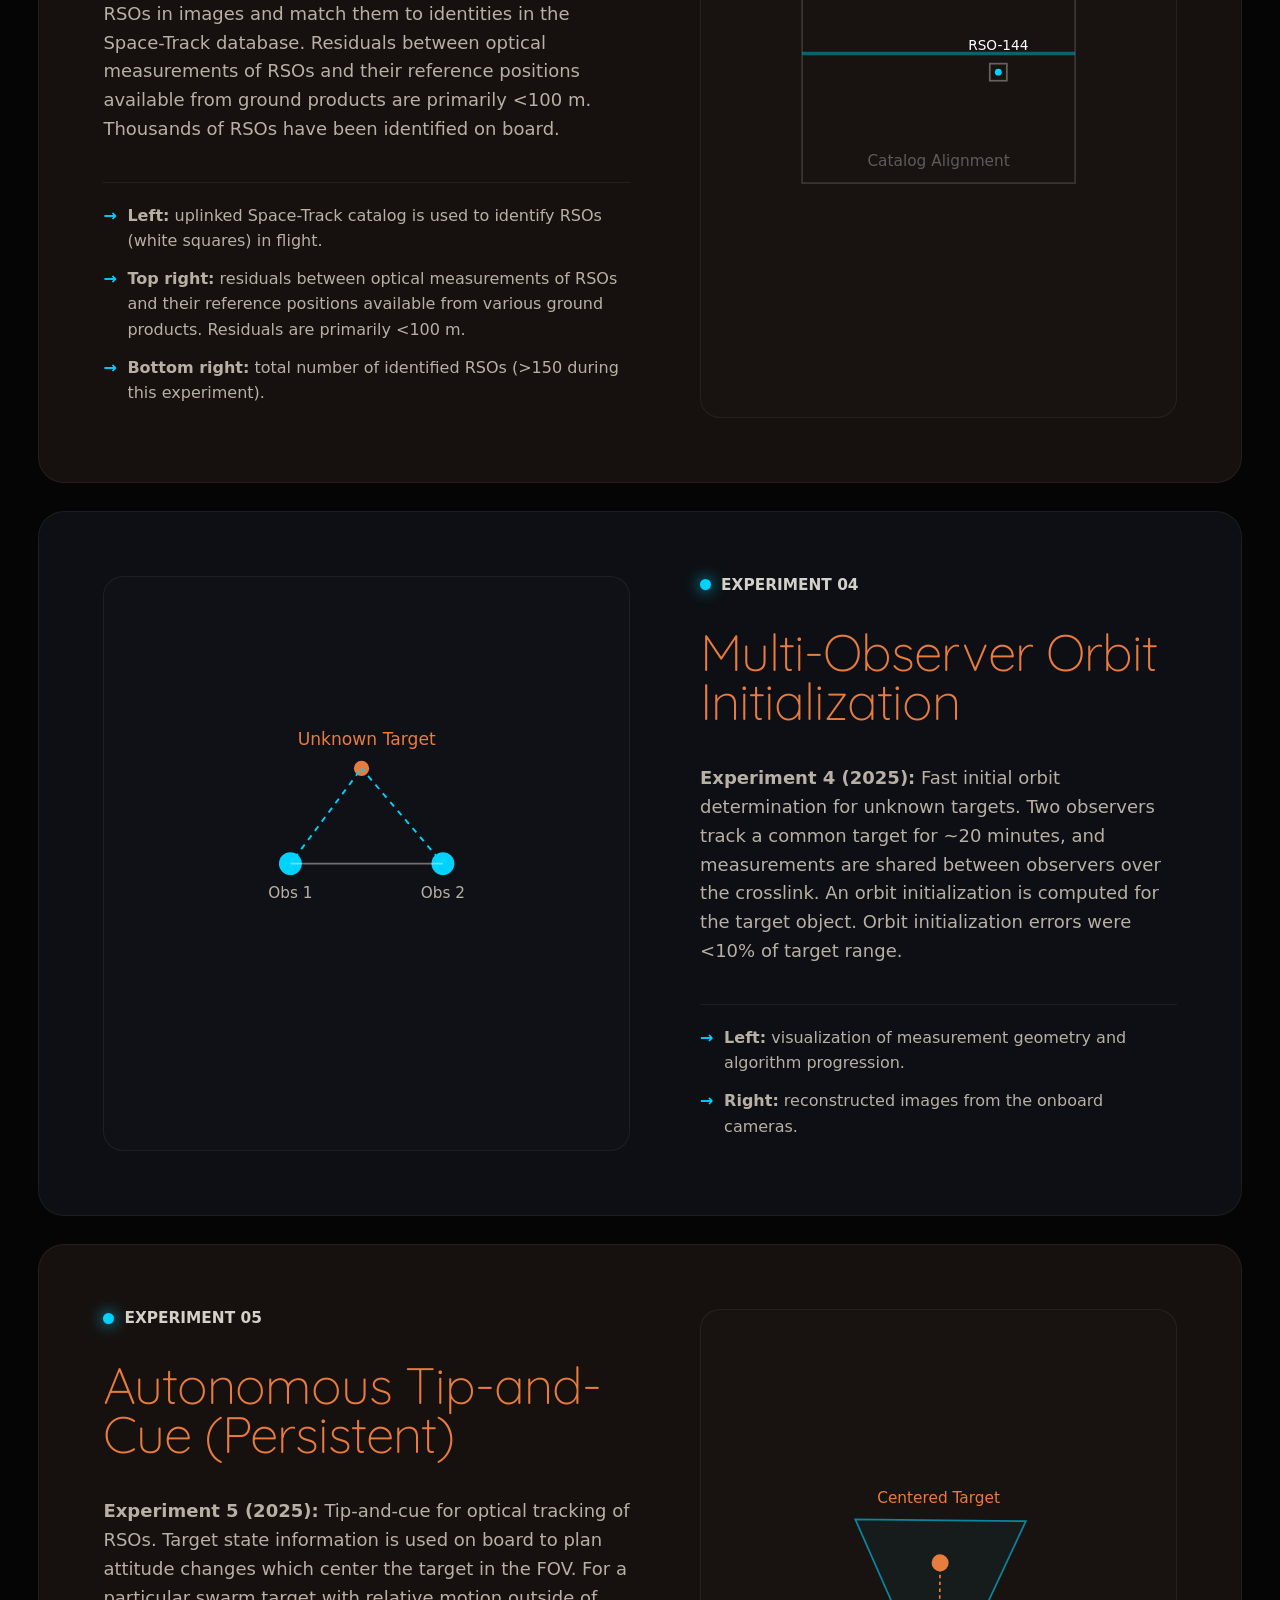
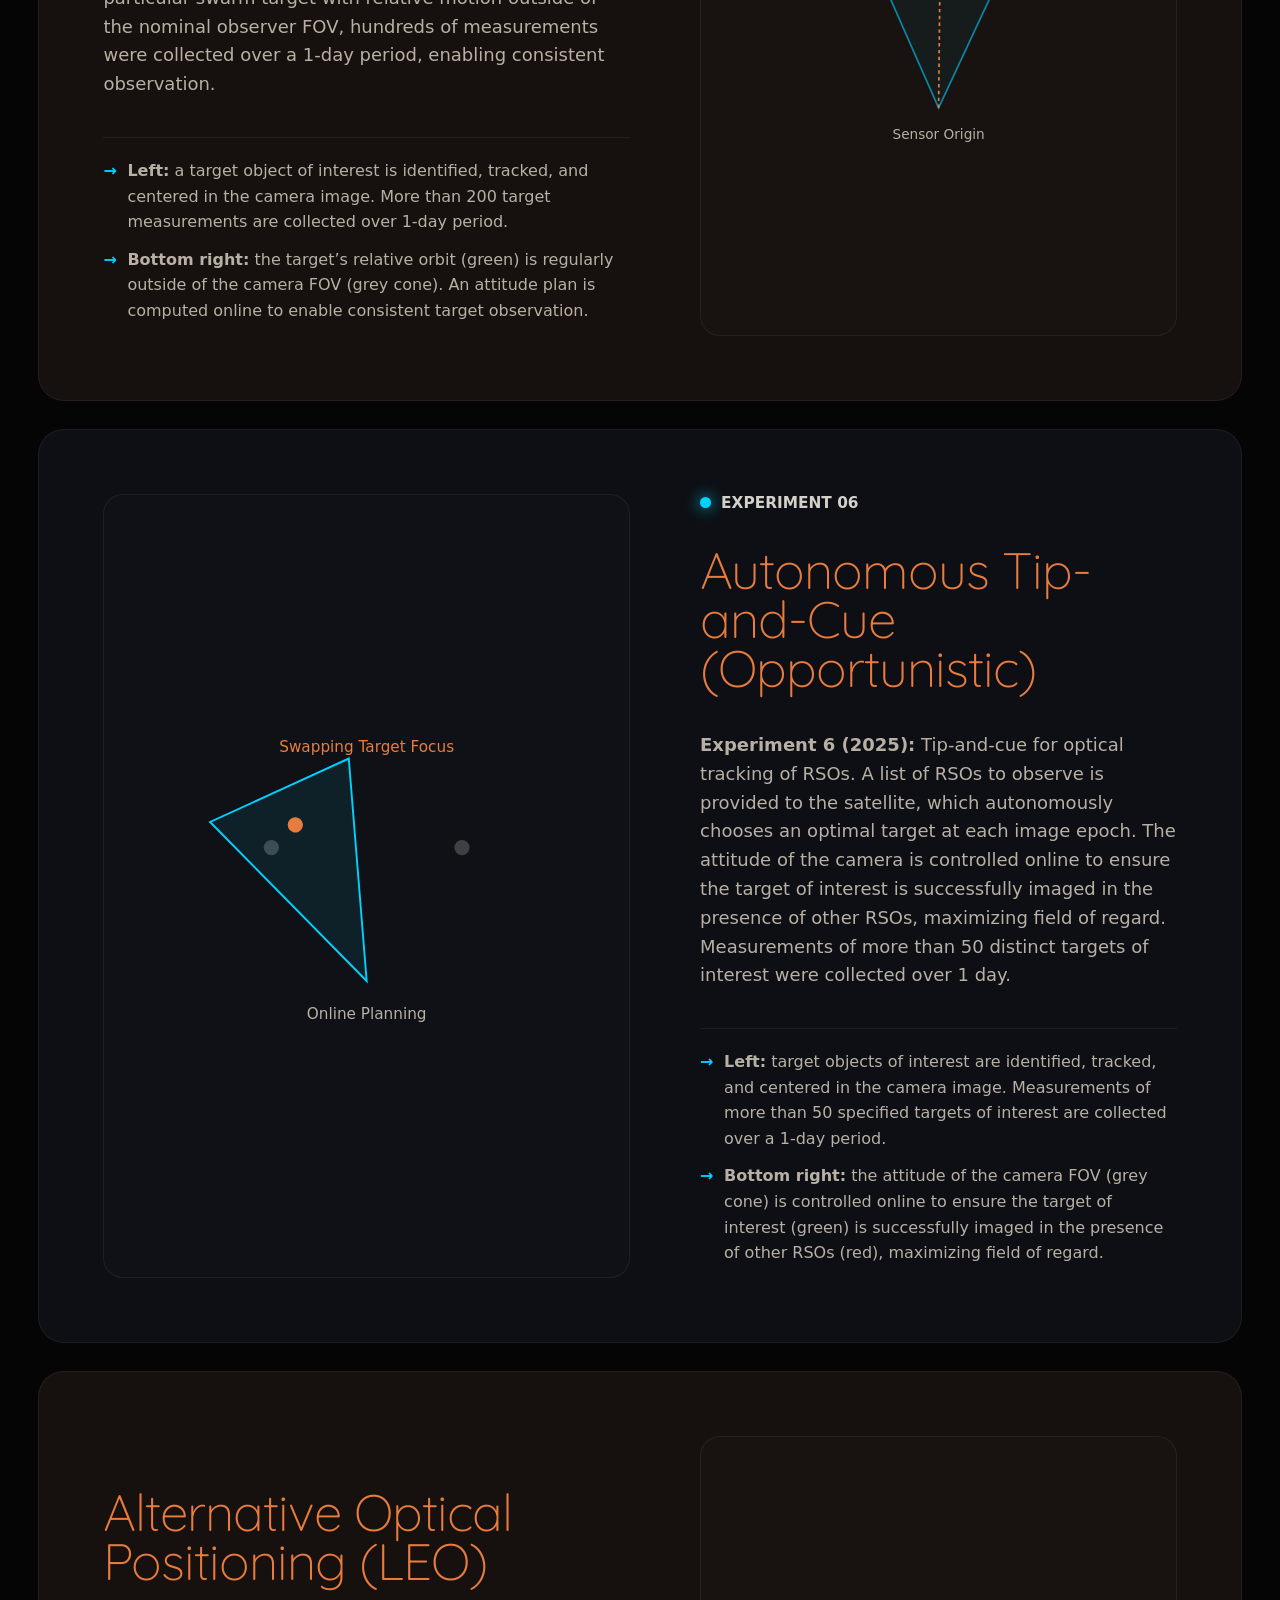
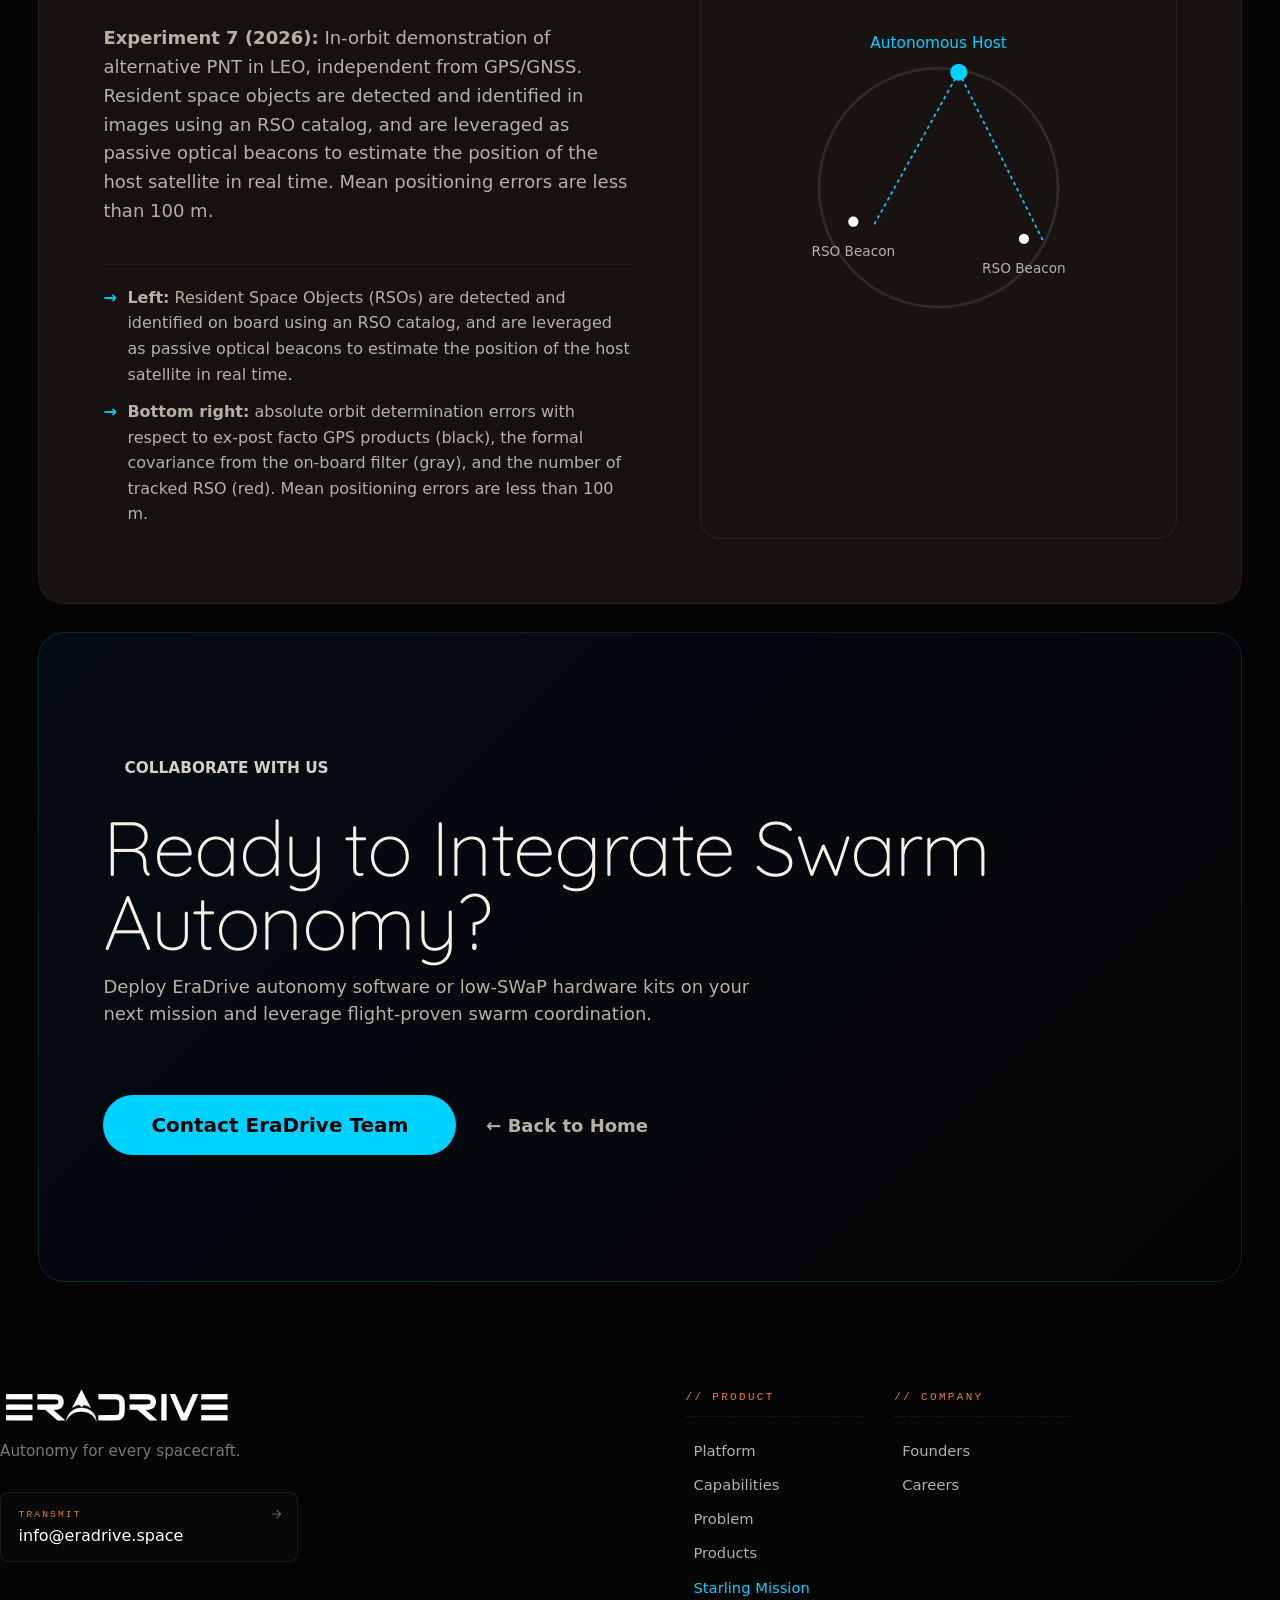
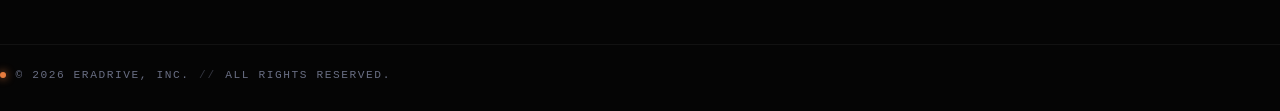
==== commit 2cceea5f: "Update product names, team description, and Starling mission details" ====
--- a/html/starling_mission.html
+++ b/html/starling_mission.html
@@ -283,11 +283,7 @@
         <p style="font-size: 18px; color: var(--muted); line-height: 1.6;">
           <strong>Experiment 1 (2024):</strong> Relative orbit determination for a persistent target, without prior knowledge of its orbit. A kinematic algorithm independently tracks new targets in images, and batches of bearing angles are used to initialize a relative orbit estimate onboard. Target relative orbit estimates are refined in a sequential filter with steady-state position errors of &lt;0.5% of target range.
         </p>
-        <div class="exp-bullets">
-          <div class="exp-bullet"><strong>Left:</strong> kinematic algorithm independently tracks new target (green square) in images.</div>
-          <div class="exp-bullet"><strong>Bottom right:</strong> orbit estimate for new target is initialized with &lt;10% range error.</div>
-          <div class="exp-bullet"><strong>Top right:</strong> orbit estimate is refined to meter-level errors (RN) and &lt;1% range error (T).</div>
-        </div>
+
       </div>
       <div class="exp-visual-box">
         <svg viewBox="0 0 200 200" style="width: 80%; height: auto;">
@@ -653,7 +649,7 @@
         Deploy EraDrive autonomy software or low-SWaP hardware kits on your next mission and leverage flight-proven swarm coordination.
       </p>
       <div class="cta-actions-wrap" style="margin-top: 50px; display: flex; align-items: center; gap: 30px; flex-wrap: wrap;">
-        <a href="https://calendly.com/sumant-eradrive/30min" target="_blank" class="button" style="margin: 0; padding: 18px 48px; border-radius: 999px; background: var(--starling-cyan); color: #000;">Contact Eradrive Team</a>
+        <a href="mailto:info@eradrive.space" class="button" style="margin: 0; padding: 18px 48px; border-radius: 999px; background: var(--starling-cyan); color: #000;">Contact EraDrive Team</a>
         <a href="../index.html" style="font-family: var(--sans); font-size: 18px; color: var(--muted); font-weight: 600;">&larr; Back to Home</a>
       </div>
     </section>
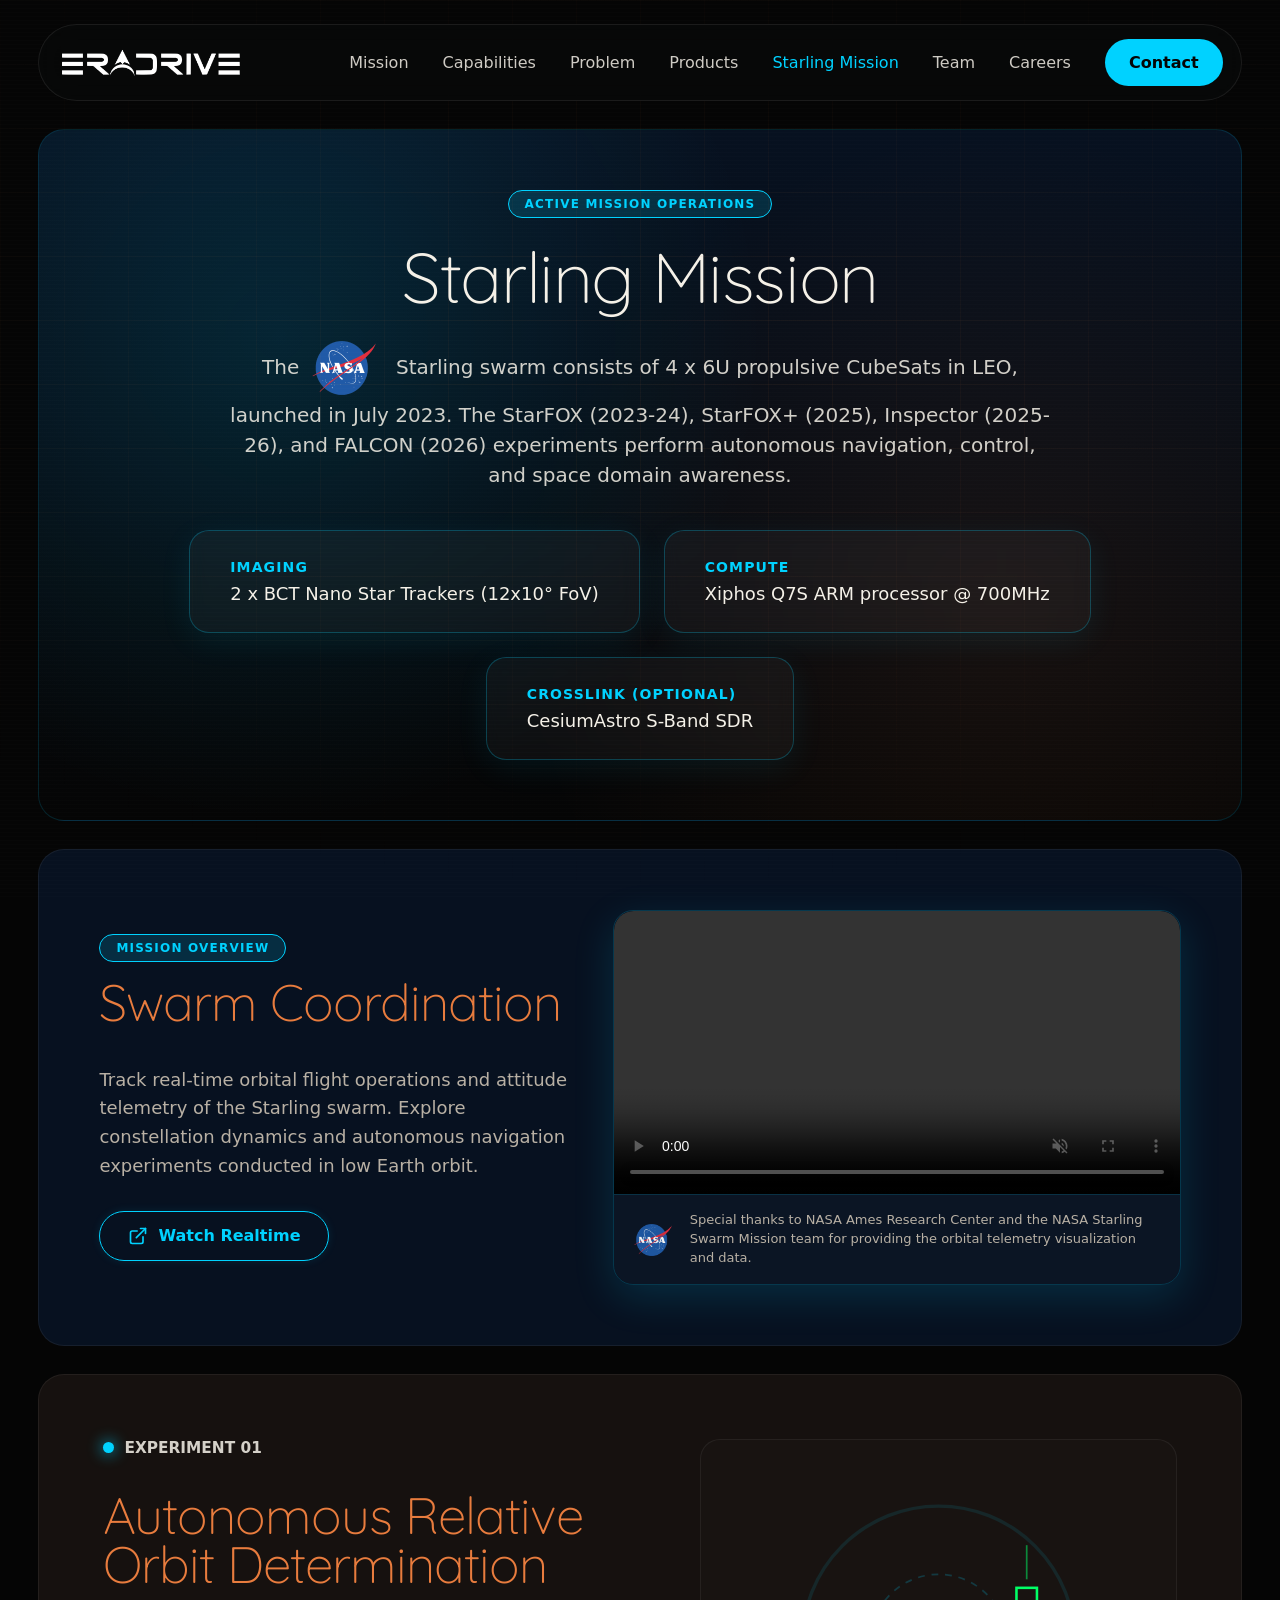
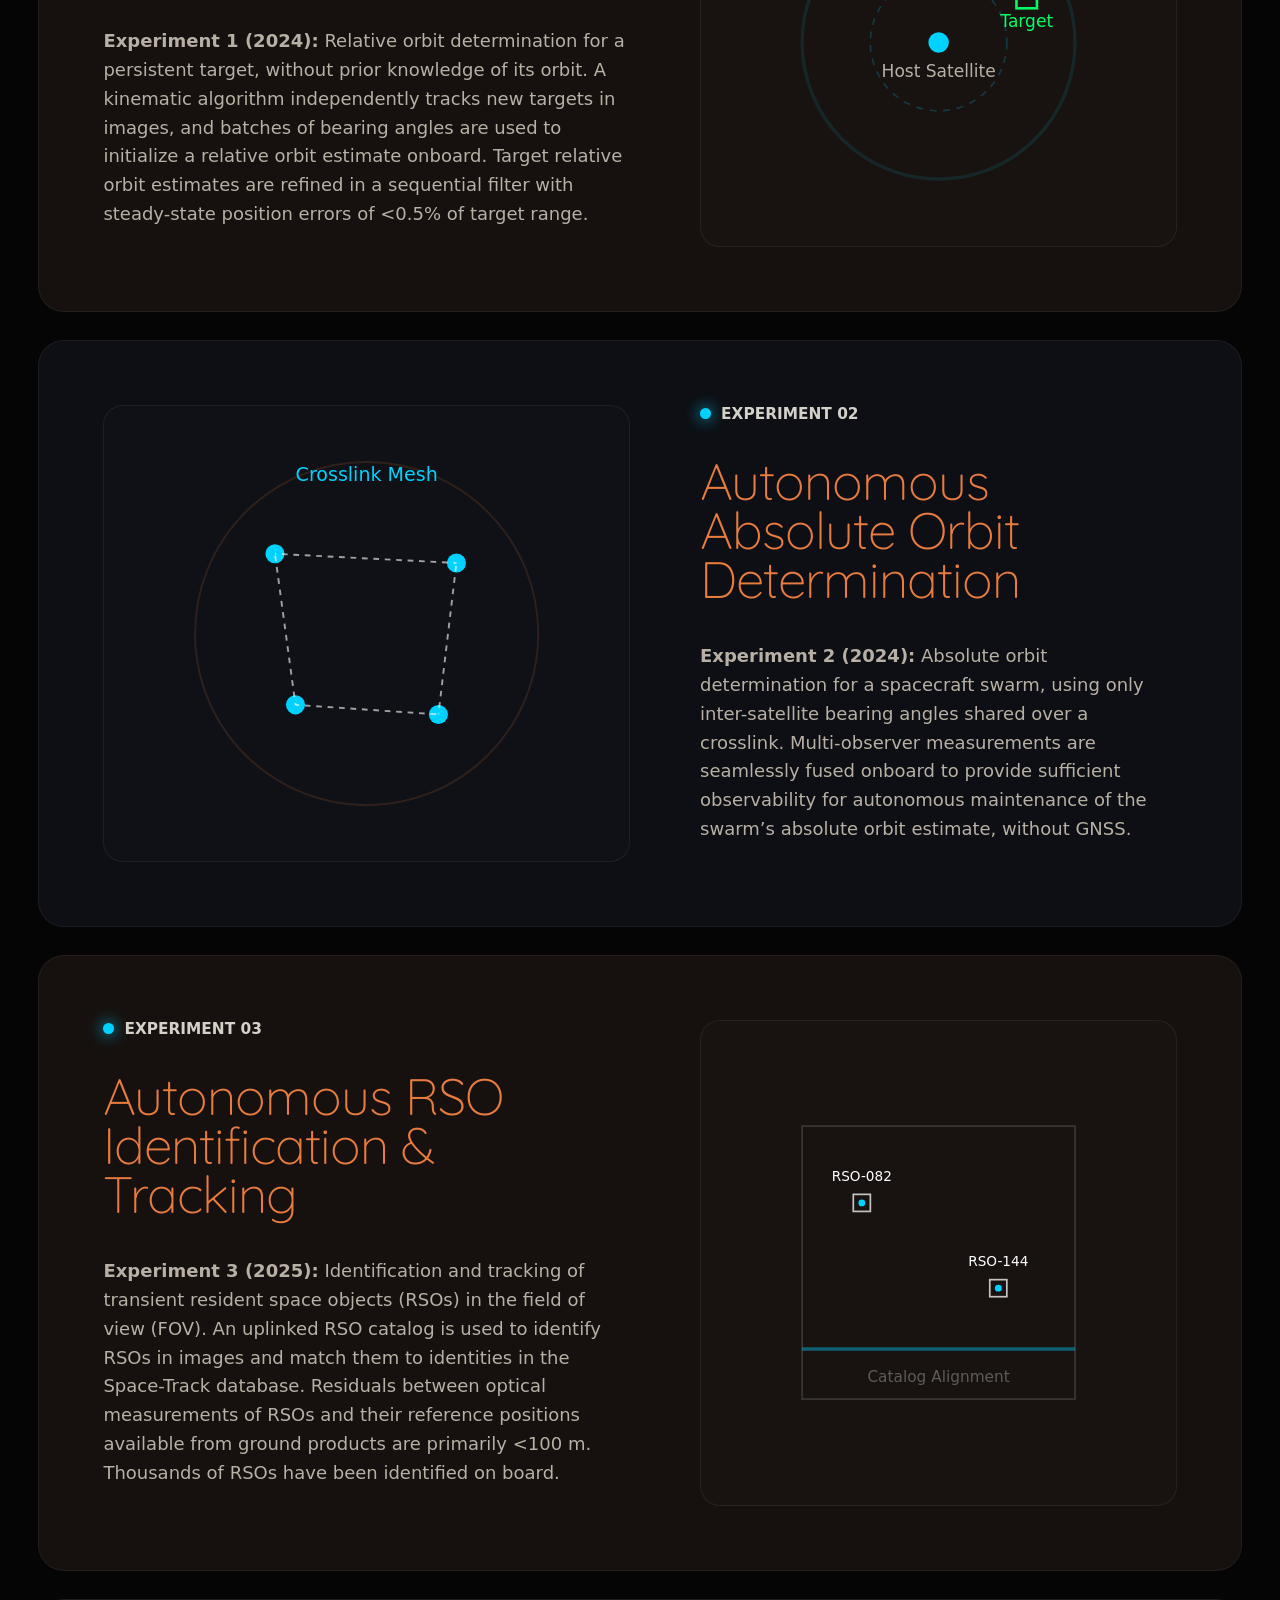
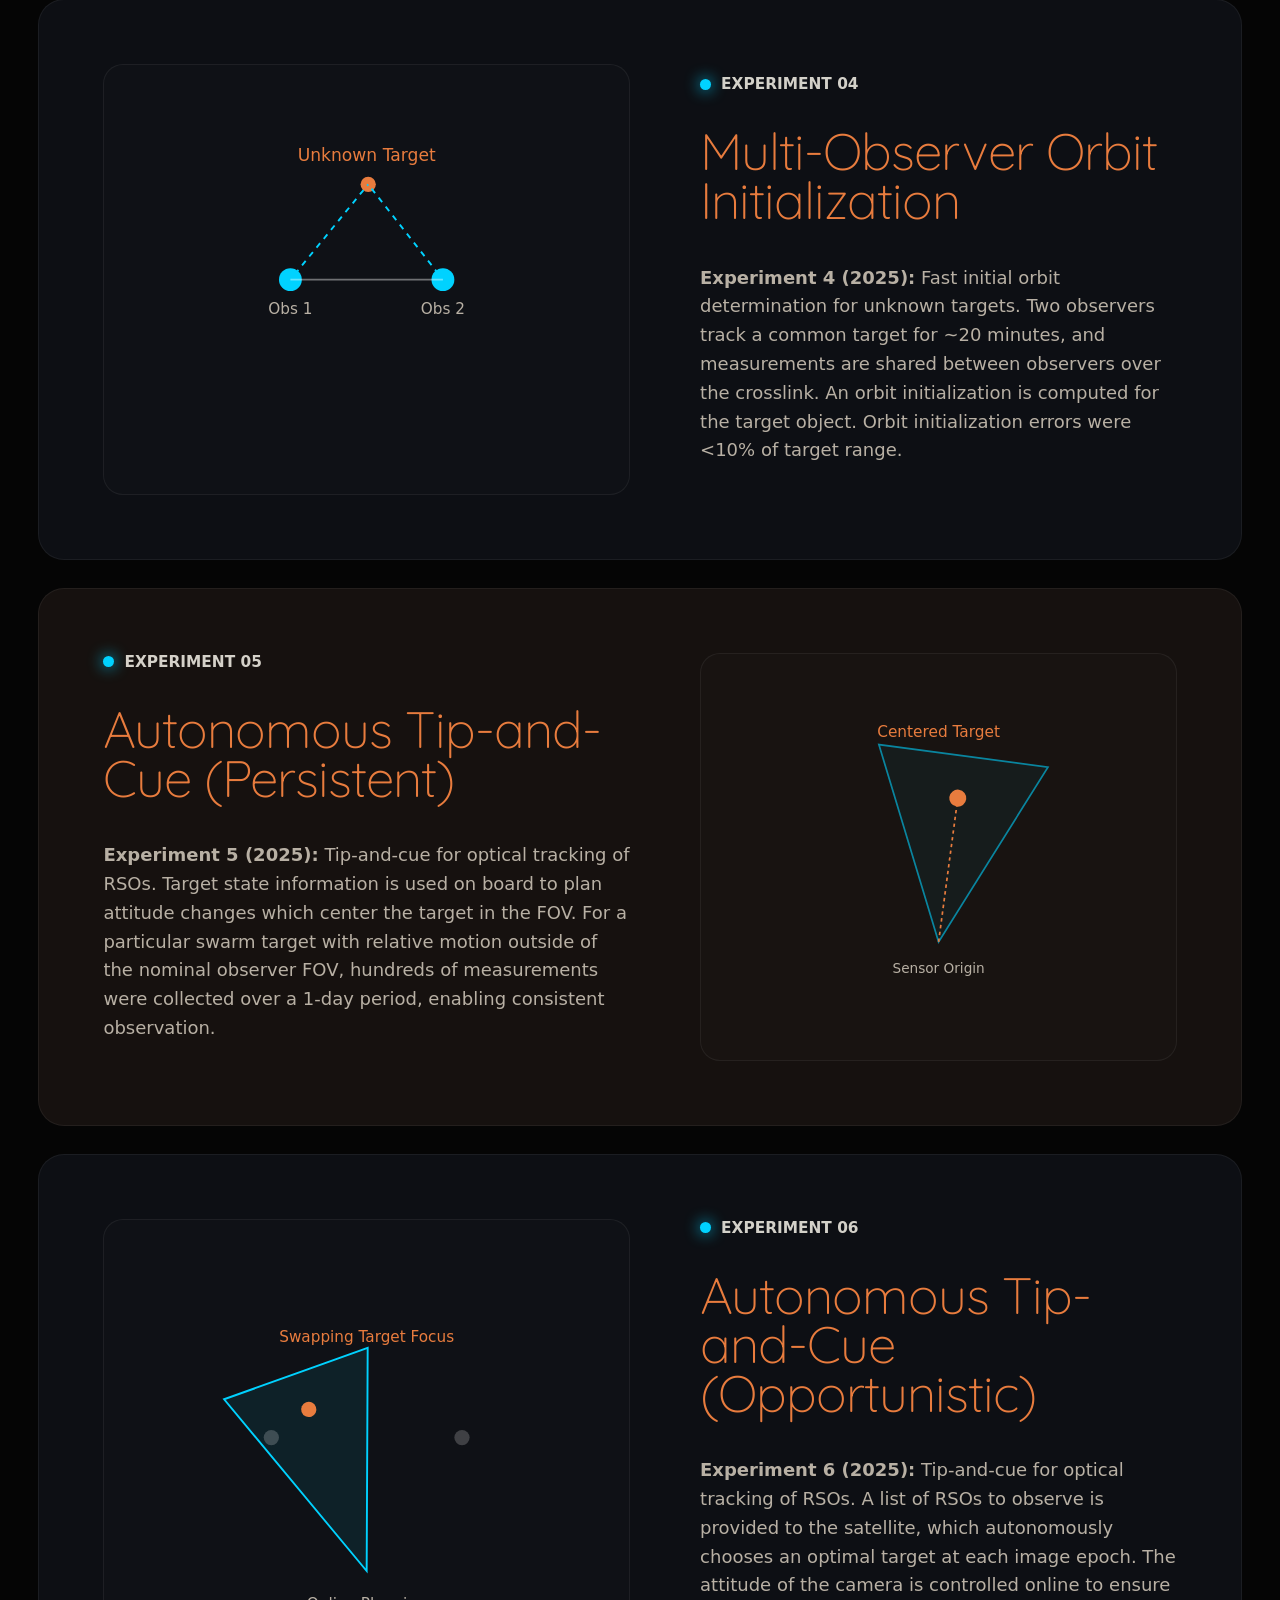
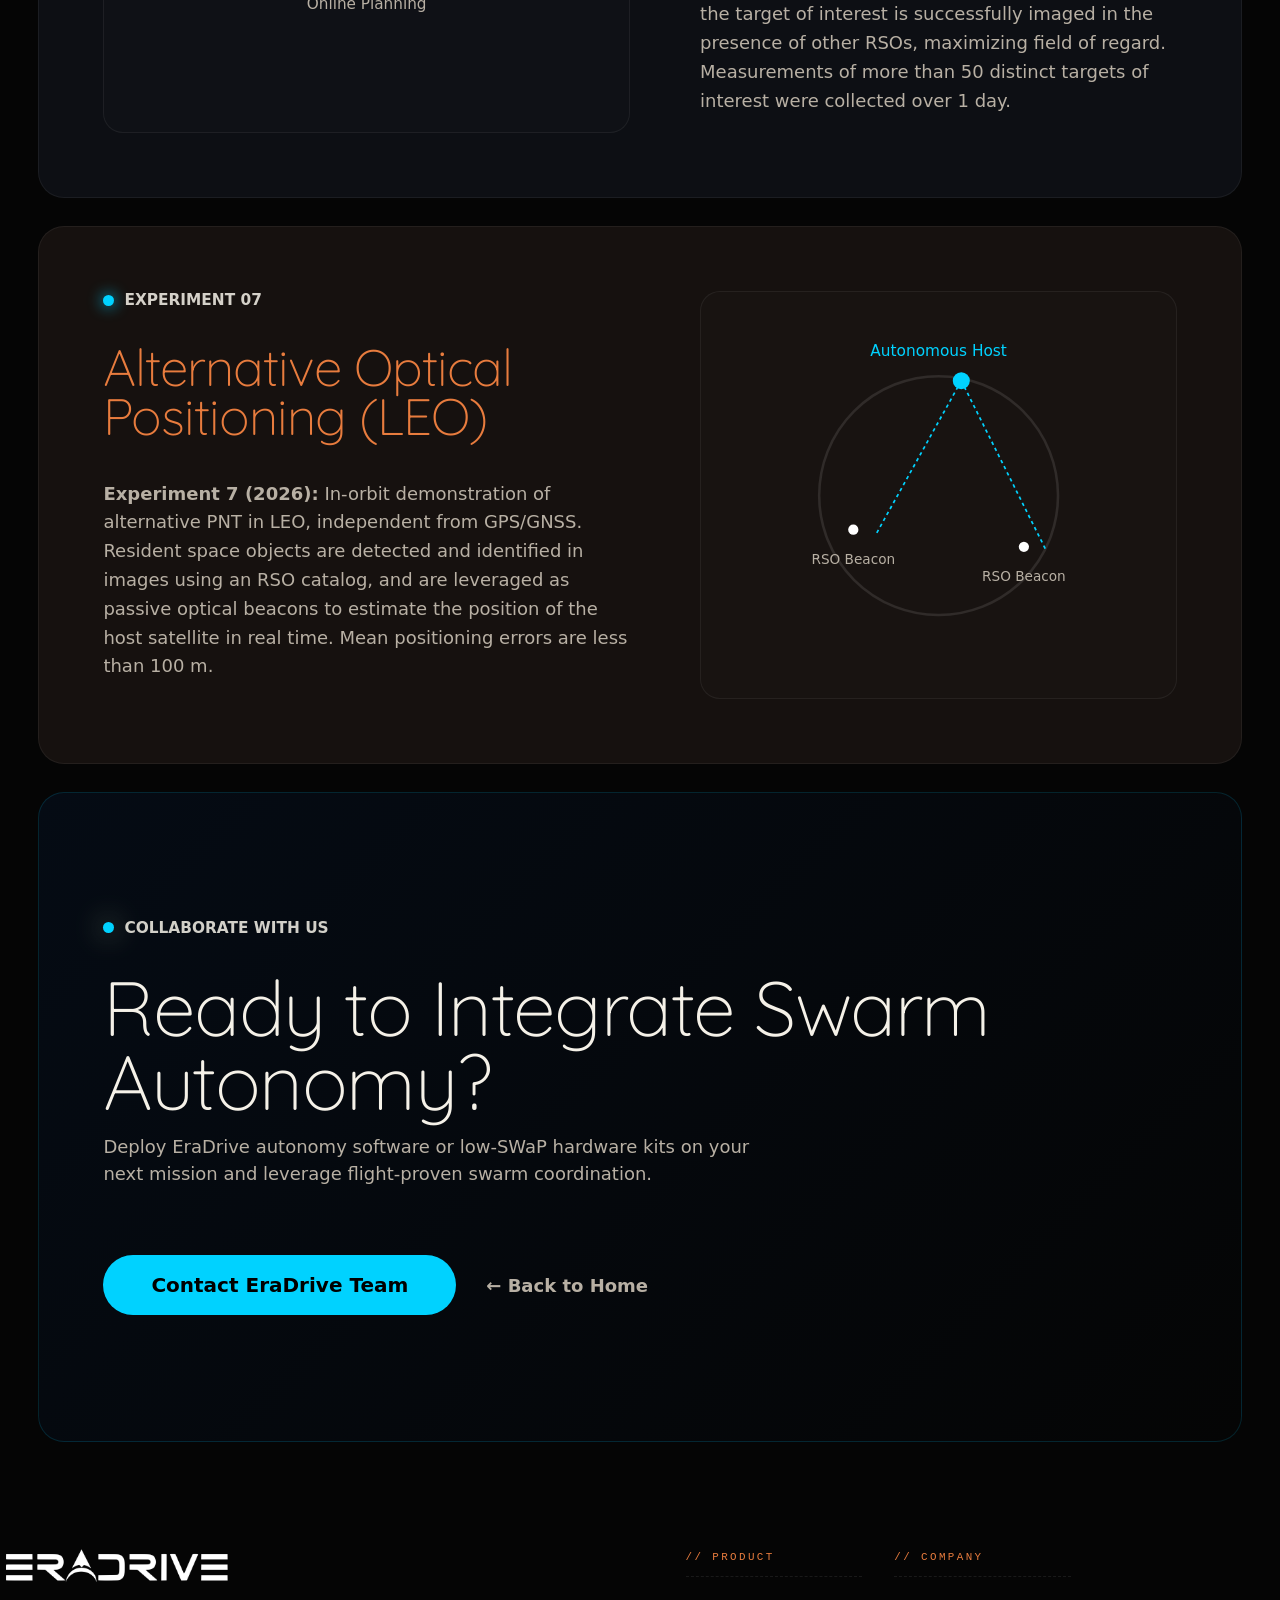
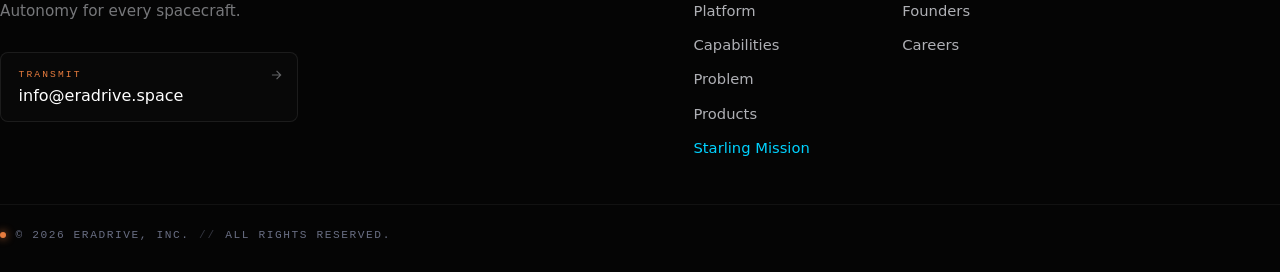
==== commit fef4003e: "Remove all experiment bullet points from Starling mission page" ====
--- a/html/starling_mission.html
+++ b/html/starling_mission.html
@@ -367,11 +367,7 @@
         <p style="font-size: 18px; color: var(--muted); line-height: 1.6;">
           <strong>Experiment 2 (2024):</strong> Absolute orbit determination for a spacecraft swarm, using only inter-satellite bearing angles shared over a crosslink. Multi-observer measurements are seamlessly fused onboard to provide sufficient observability for autonomous maintenance of the swarm’s absolute orbit estimate, without GNSS.
         </p>
-        <div class="exp-bullets">
-          <div class="exp-bullet"><strong>Left:</strong> relative orbit geometry of involved swarm spacecraft. Black lines indicate crosslink transmissions.</div>
-          <div class="exp-bullet"><strong>Top:</strong> images from onboard star tracker cameras with objects tracked in the field of view.</div>
-          <div class="exp-bullet"><strong>Bottom:</strong> absolute (green) and relative (red/blue) orbit estimates for the swarm. Measurement sharing enables autonomous absolute orbit maintenance without GNSS.</div>
-        </div>
+
       </div>
     </section>
 
@@ -383,11 +379,7 @@
         <p style="font-size: 18px; color: var(--muted); line-height: 1.6;">
           <strong>Experiment 3 (2025):</strong> Identification and tracking of transient resident space objects (RSOs) in the field of view (FOV). An uplinked RSO catalog is used to identify RSOs in images and match them to identities in the Space-Track database. Residuals between optical measurements of RSOs and their reference positions available from ground products are primarily &lt;100 m. Thousands of RSOs have been identified on board.
         </p>
-        <div class="exp-bullets">
-          <div class="exp-bullet"><strong>Left:</strong> uplinked Space-Track catalog is used to identify RSOs (white squares) in flight.</div>
-          <div class="exp-bullet"><strong>Top right:</strong> residuals between optical measurements of RSOs and their reference positions available from various ground products. Residuals are primarily &lt;100 m.</div>
-          <div class="exp-bullet"><strong>Bottom right:</strong> total number of identified RSOs (&gt;150 during this experiment).</div>
-        </div>
+
       </div>
       <div class="exp-visual-box">
         <svg viewBox="0 0 200 200" style="width: 80%; height: auto;">
@@ -451,10 +443,7 @@
         <p style="font-size: 18px; color: var(--muted); line-height: 1.6;">
           <strong>Experiment 4 (2025):</strong> Fast initial orbit determination for unknown targets. Two observers track a common target for ~20 minutes, and measurements are shared between observers over the crosslink. An orbit initialization is computed for the target object. Orbit initialization errors were &lt;10% of target range.
         </p>
-        <div class="exp-bullets">
-          <div class="exp-bullet"><strong>Left:</strong> visualization of measurement geometry and algorithm progression.</div>
-          <div class="exp-bullet"><strong>Right:</strong> reconstructed images from the onboard cameras.</div>
-        </div>
+
       </div>
     </section>
 
@@ -466,10 +455,7 @@
         <p style="font-size: 18px; color: var(--muted); line-height: 1.6;">
           <strong>Experiment 5 (2025):</strong> Tip-and-cue for optical tracking of RSOs. Target state information is used on board to plan attitude changes which center the target in the FOV. For a particular swarm target with relative motion outside of the nominal observer FOV, hundreds of measurements were collected over a 1-day period, enabling consistent observation.
         </p>
-        <div class="exp-bullets">
-          <div class="exp-bullet"><strong>Left:</strong> a target object of interest is identified, tracked, and centered in the camera image. More than 200 target measurements are collected over 1-day period.</div>
-          <div class="exp-bullet"><strong>Bottom right:</strong> the target’s relative orbit (green) is regularly outside of the camera FOV (grey cone). An attitude plan is computed online to enable consistent target observation.</div>
-        </div>
+
       </div>
       <div class="exp-visual-box">
         <svg viewBox="0 0 200 200" style="width: 80%; height: auto;">
@@ -508,10 +494,7 @@
         <p style="font-size: 18px; color: var(--muted); line-height: 1.6;">
           <strong>Experiment 6 (2025):</strong> Tip-and-cue for optical tracking of RSOs. A list of RSOs to observe is provided to the satellite, which autonomously chooses an optimal target at each image epoch. The attitude of the camera is controlled online to ensure the target of interest is successfully imaged in the presence of other RSOs, maximizing field of regard. Measurements of more than 50 distinct targets of interest were collected over 1 day.
         </p>
-        <div class="exp-bullets">
-          <div class="exp-bullet"><strong>Left:</strong> target objects of interest are identified, tracked, and centered in the camera image. Measurements of more than 50 specified targets of interest are collected over a 1-day period.</div>
-          <div class="exp-bullet"><strong>Bottom right:</strong> the attitude of the camera FOV (grey cone) is controlled online to ensure the target of interest (green) is successfully imaged in the presence of other RSOs (red), maximizing field of regard.</div>
-        </div>
+
       </div>
     </section>
 
@@ -523,10 +506,7 @@
         <p style="font-size: 18px; color: var(--muted); line-height: 1.6;">
           <strong>Experiment 7 (2026):</strong> In-orbit demonstration of alternative PNT in LEO, independent from GPS/GNSS. Resident space objects are detected and identified in images using an RSO catalog, and are leveraged as passive optical beacons to estimate the position of the host satellite in real time. Mean positioning errors are less than 100 m.
         </p>
-        <div class="exp-bullets">
-          <div class="exp-bullet"><strong>Left:</strong> Resident Space Objects (RSOs) are detected and identified on board using an RSO catalog, and are leveraged as passive optical beacons to estimate the position of the host satellite in real time.</div>
-          <div class="exp-bullet"><strong>Bottom right:</strong> absolute orbit determination errors with respect to ex-post facto GPS products (black), the formal covariance from the on-board filter (gray), and the number of tracked RSO (red). Mean positioning errors are less than 100 m.</div>
-        </div>
+
       </div>
       <div class="exp-visual-box">
         <svg viewBox="0 0 200 200" style="width: 80%; height: auto;">
@@ -571,10 +551,7 @@
         <p style="font-size: 18px; color: var(--muted); line-height: 1.6;">
           <strong>Experiment 8 (2026):</strong> Online refinement of the RSO catalog. Measurements of identified RSOs in images are used to update the observer’s RSO catalog information, to prevent orbit information from becoming stale and guarantee robust positioning over long time periods. When referenced against Starlink ephemeris, online refinement was shown to reduce Starlink position errors by 50%, compared to Space-Track two-line elements.
         </p>
-        <div class="exp-bullets">
-          <div class="exp-bullet"><strong>Left:</strong> Resident Space Objects (RSOs) are detected and identified on board using an RSO catalog, and are leveraged as passive optical beacons to estimate the position of the host satellite in real time.</div>
-          <div class="exp-bullet"><strong>Bottom right:</strong> absolute orbit determination errors with respect to ex-post facto GPS products (black), the formal covariance from the on-board filter (gray), and the number of tracked RSO (red). Mean positioning errors are less than 100 m.</div>
-        </div>
+
       </div>
     </section>
 
@@ -586,11 +563,7 @@
         <p style="font-size: 18px; color: var(--muted); line-height: 1.6;">
           High-fidelity simulation of global space traffic monitoring (STM) performance via data aggregation from 400 EraDrive modules in orbit, distributed across existing satellite orbits.
         </p>
-        <div class="exp-bullets">
-          <div class="exp-bullet"><strong>Left:</strong> simulated views of the LEO RSO population for four specific observers.</div>
-          <div class="exp-bullet"><strong>Top right:</strong> positions of RSOs (red), EraDrive modules (green) and specific observers (cyan).</div>
-          <div class="exp-bullet"><strong>Bottom right:</strong> number of measurements and RSO observations across the constellation.</div>
-        </div>
+
       </div>
       <div class="exp-visual-box">
         <svg viewBox="0 0 200 200" style="width: 80%; height: auto;">
